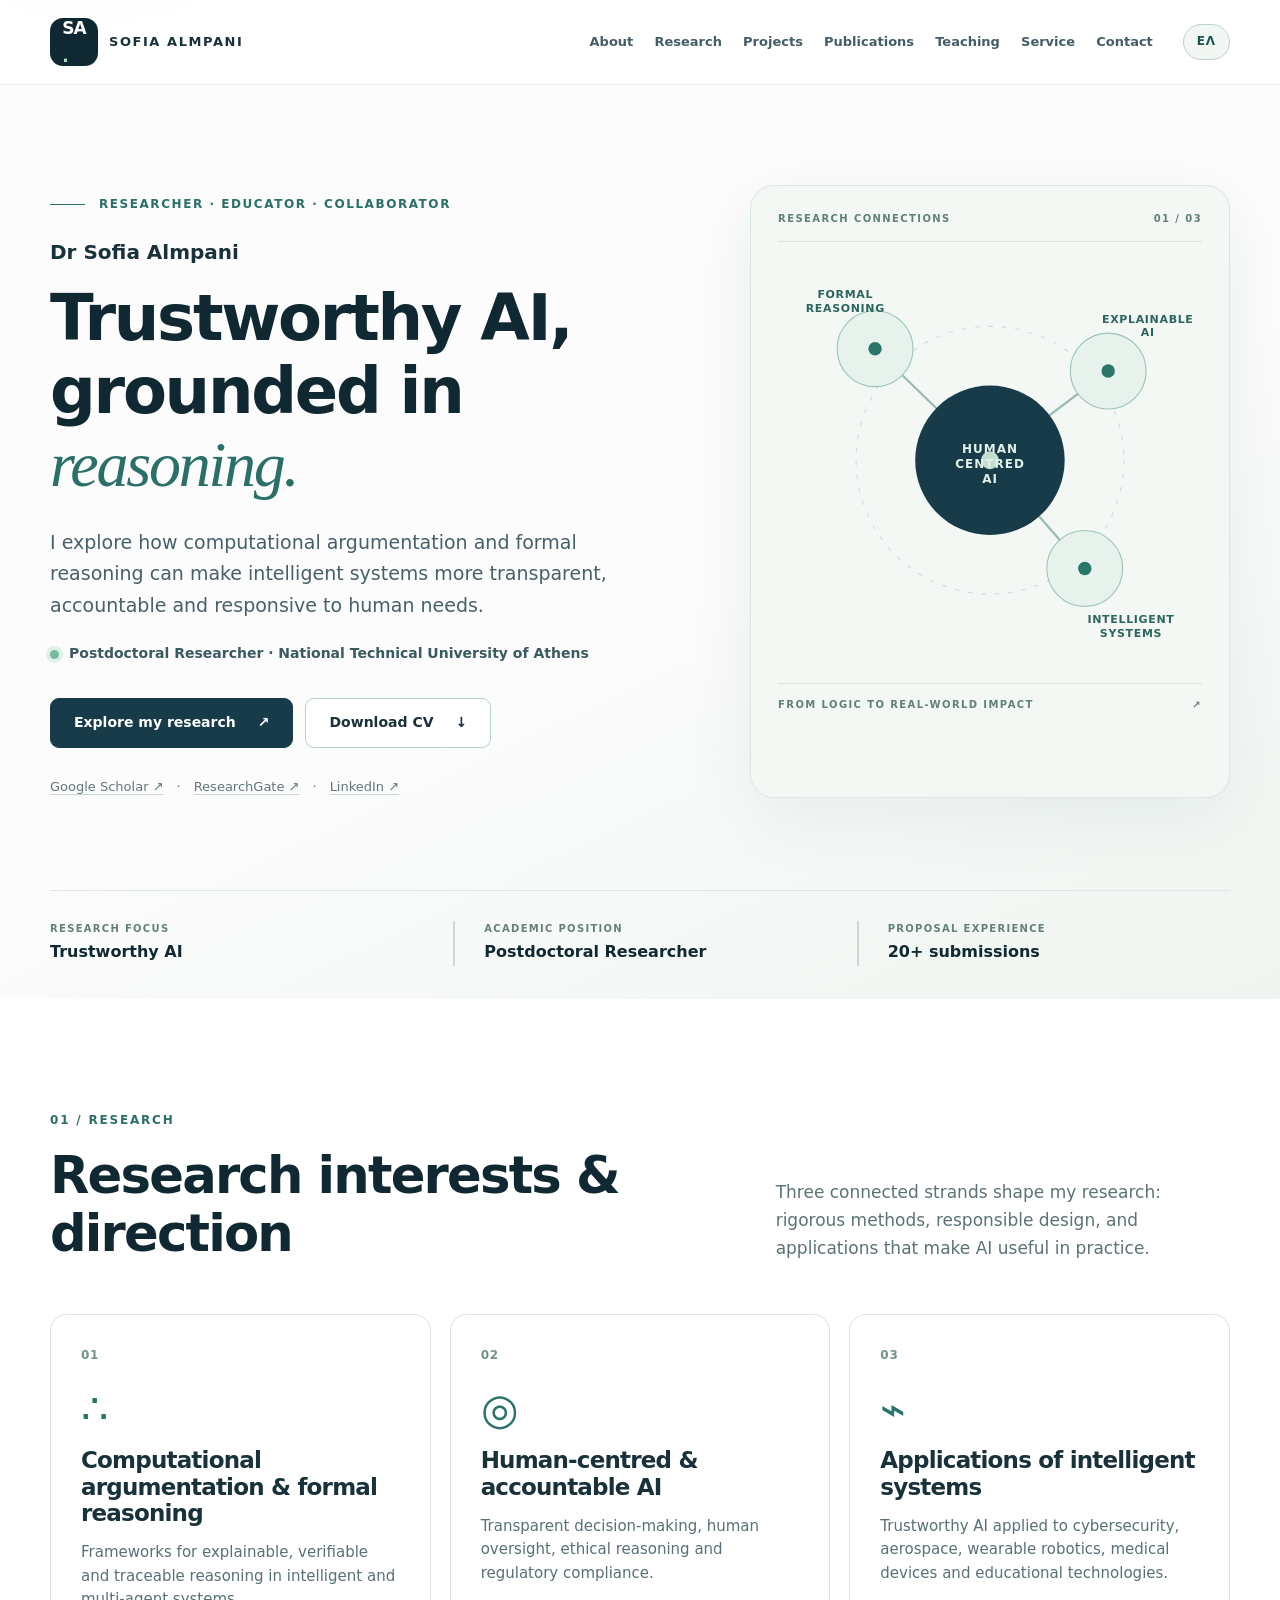
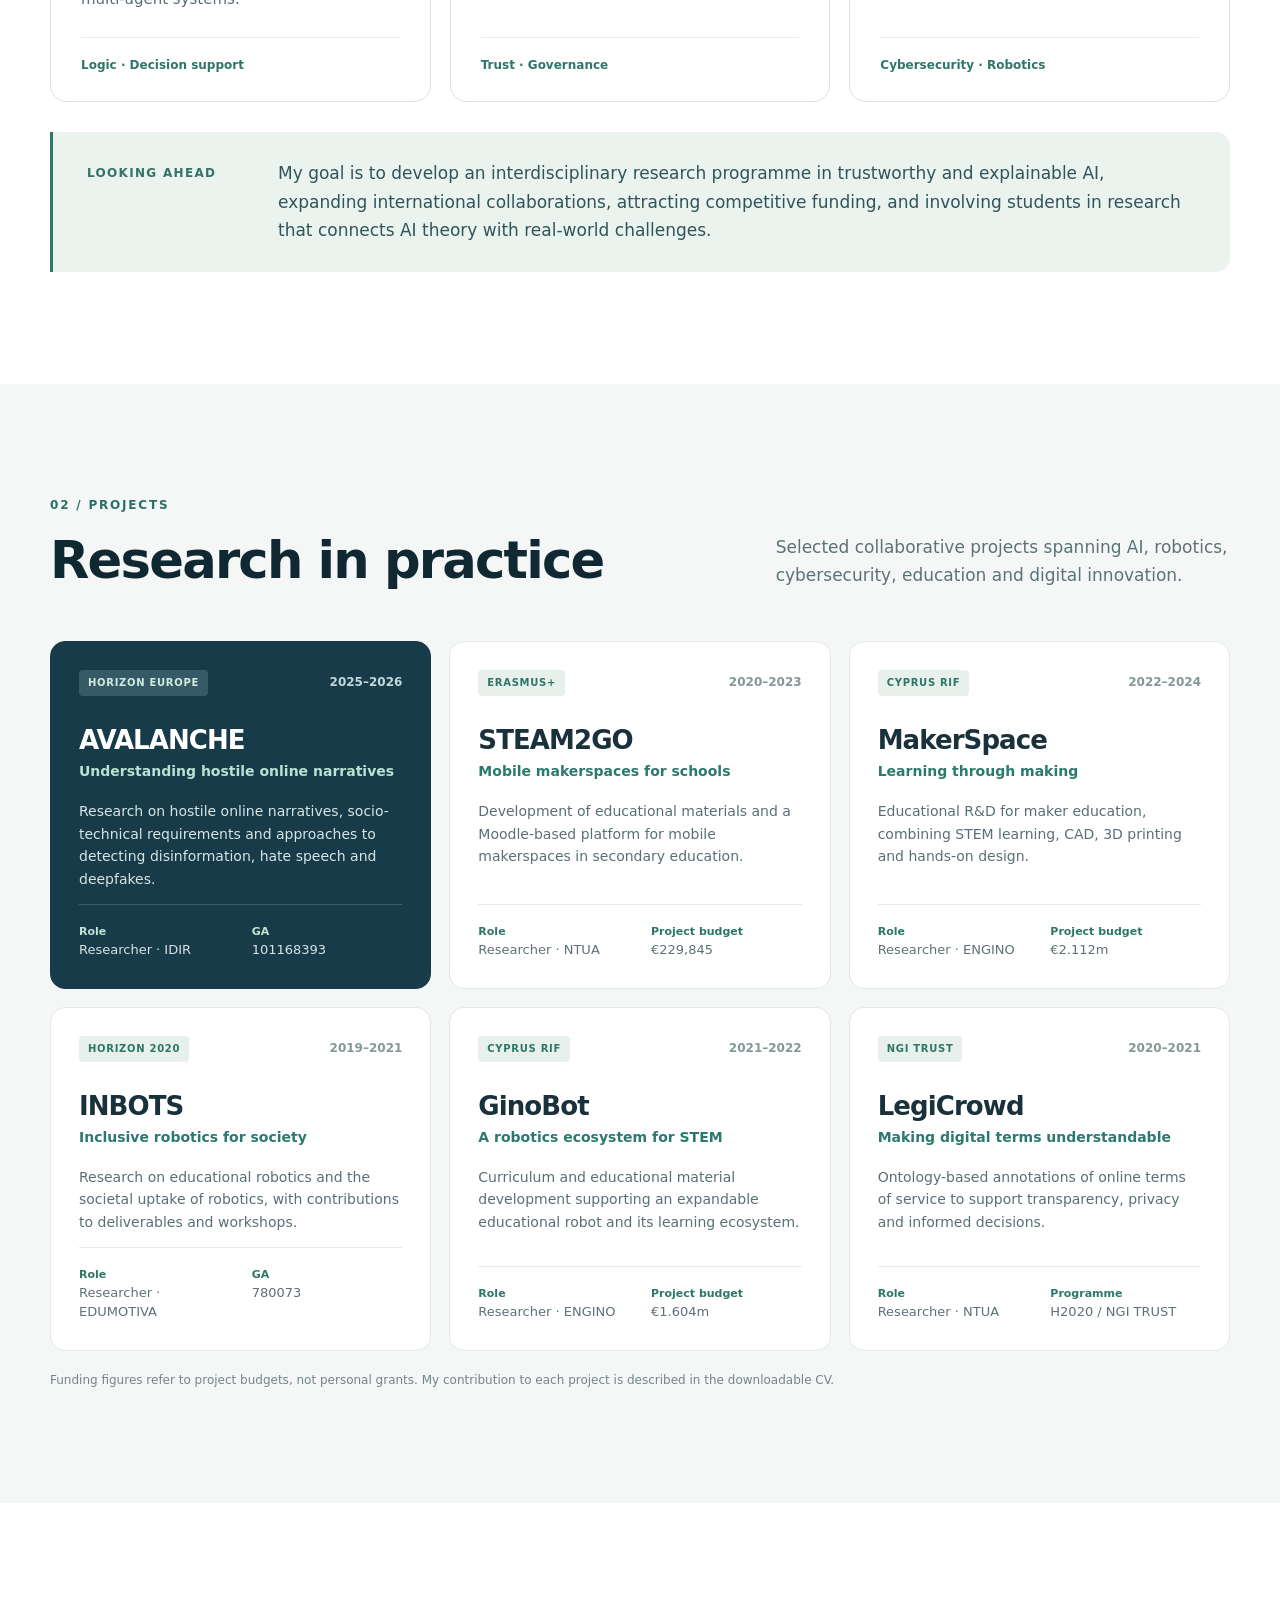
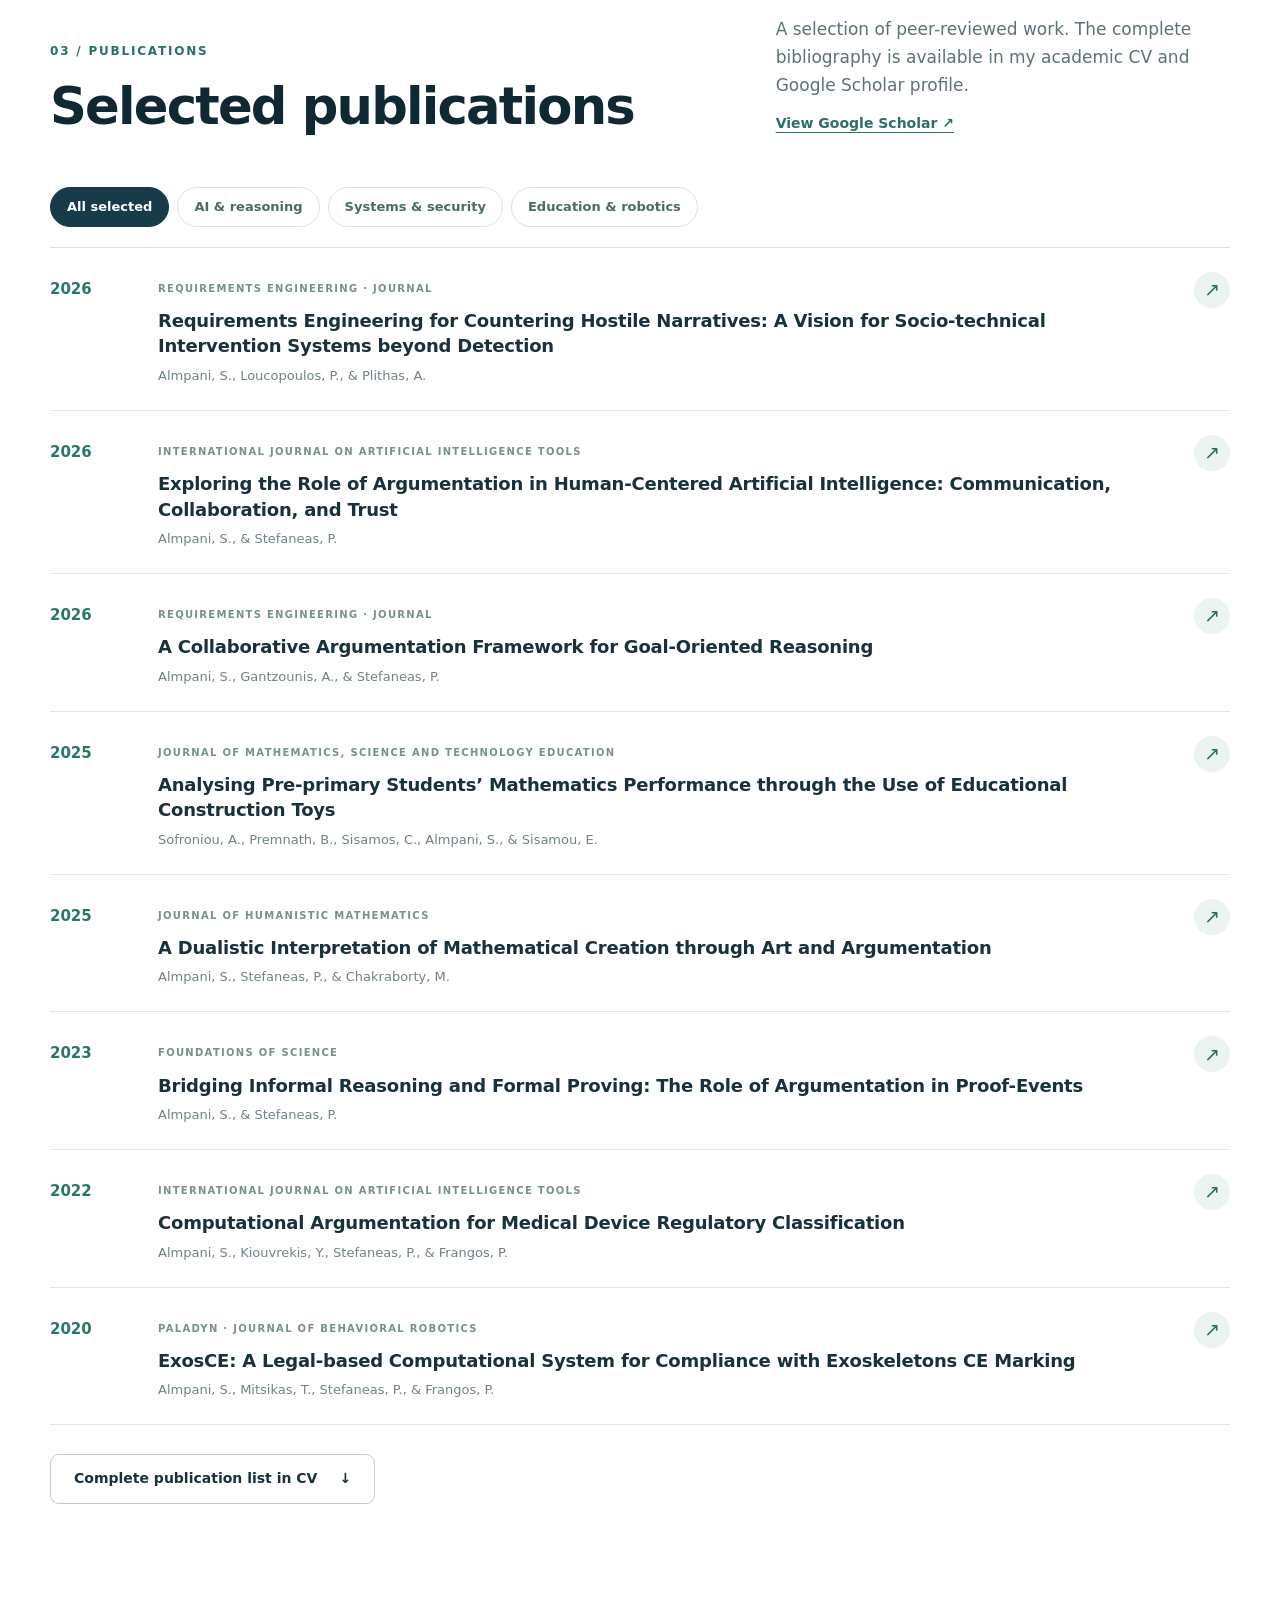
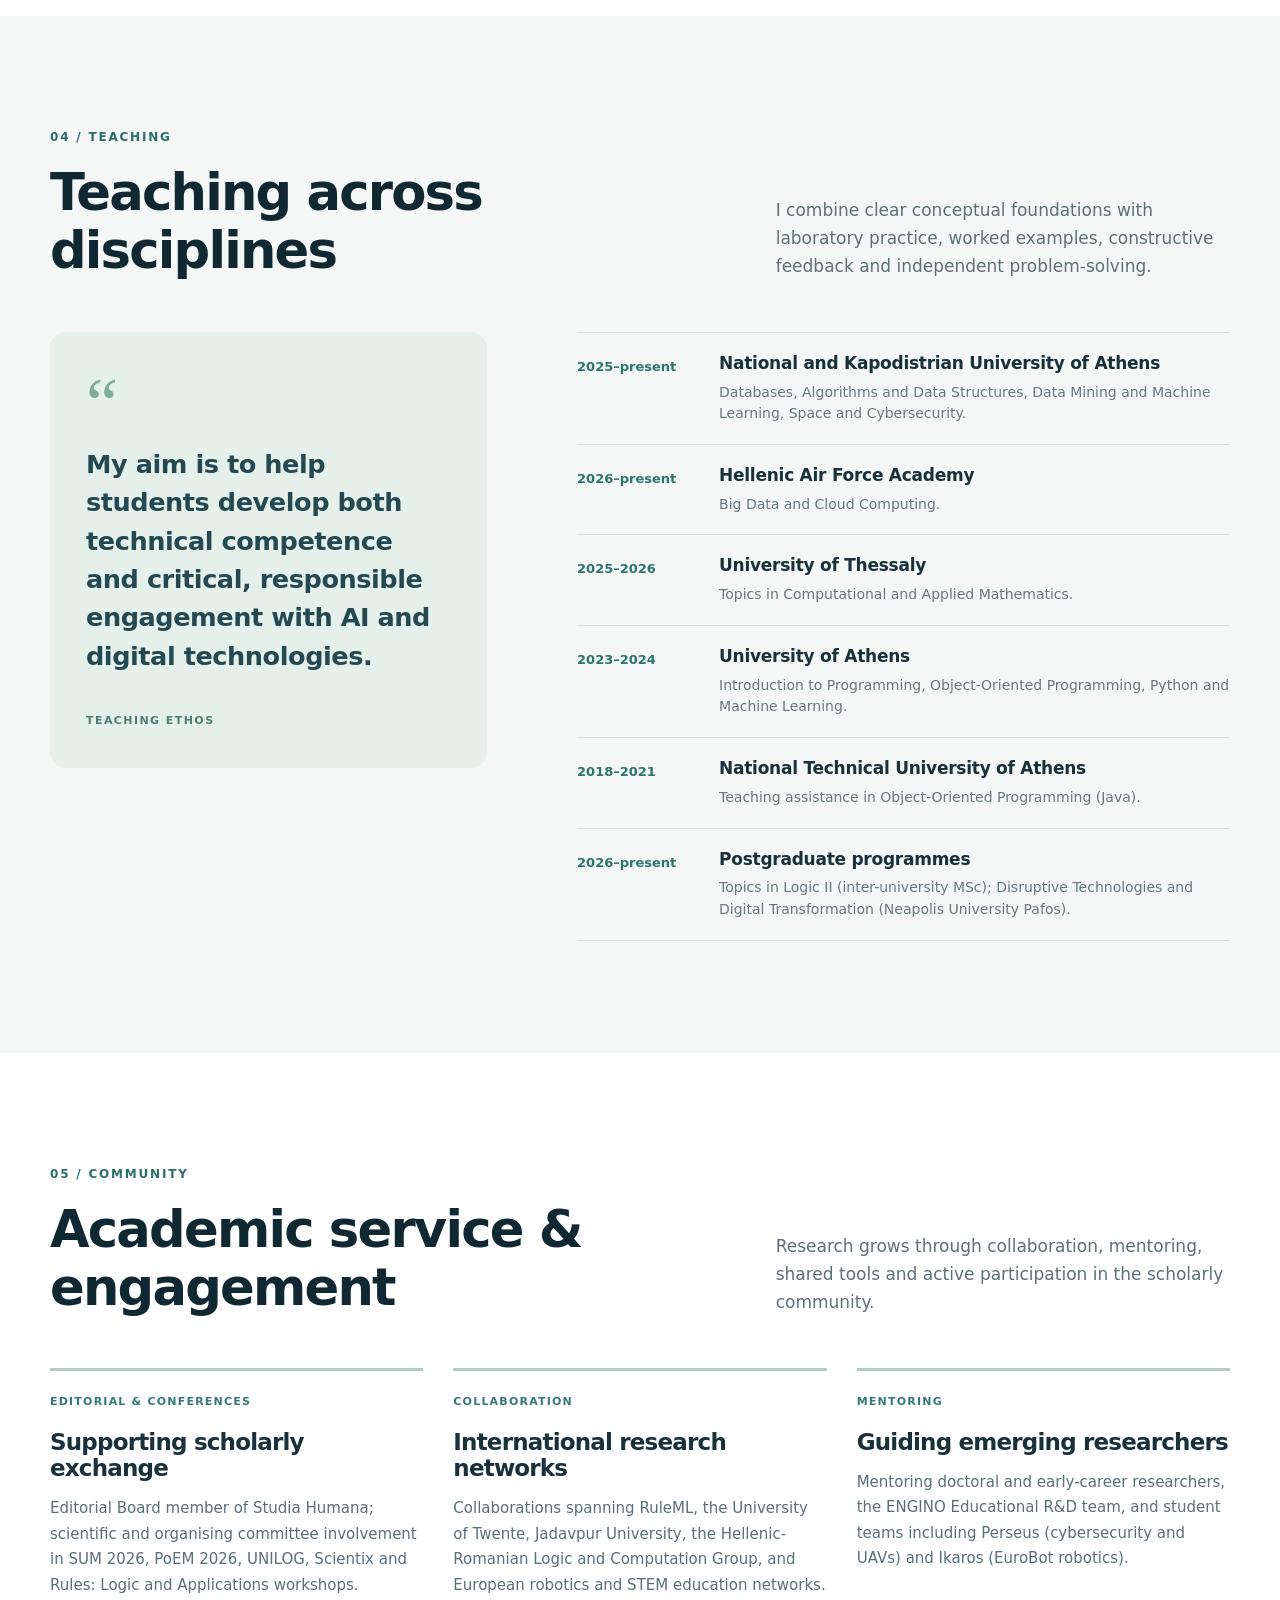
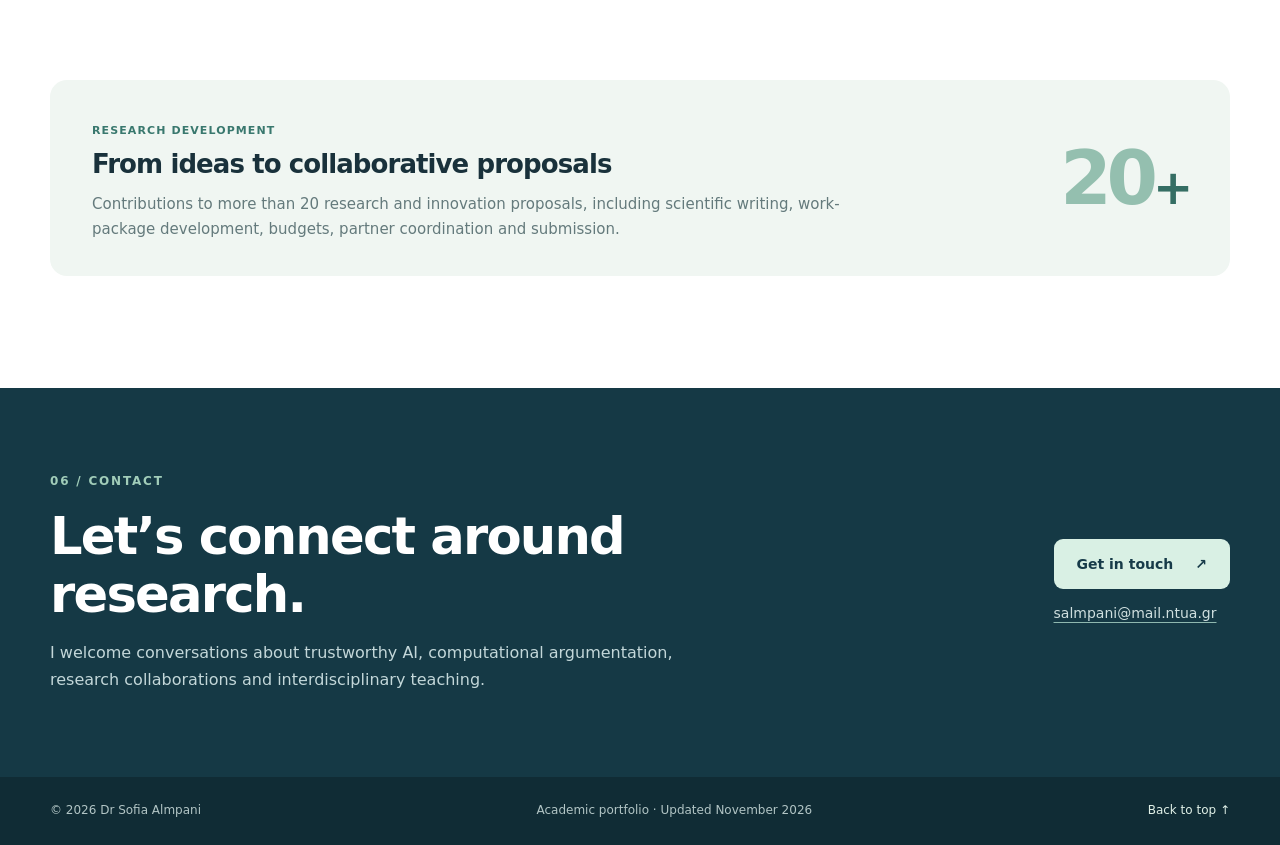
==== index.html @ ba63139a "Add files via upload" ====
<!doctype html>
<html lang="en" data-language="en">
  <head>
    <meta charset="utf-8" />
    <meta name="viewport" content="width=device-width, initial-scale=1" />
    <meta name="theme-color" content="#173b49" />
    <meta name="description" content="Academic website of Dr Sofia Almpani — research in trustworthy and human-centred AI, computational argumentation, formal reasoning, and intelligent systems." />
    <meta property="og:type" content="website" />
    <meta property="og:title" content="Dr Sofia Almpani | Trustworthy & Human-Centred AI" />
    <meta property="og:description" content="Research, publications, teaching, academic service and selected projects." />
    <title>Dr Sofia Almpani · Academic Research Portfolio</title>
    <link rel="icon" href="favicon.svg" type="image/svg+xml" />
    <link rel="stylesheet" href="styles.css" />
    <script src="script.js" defer></script>
  </head>
  <body>
    <a class="skip-link" href="#main">Skip to content</a>
    <div class="reading-progress" aria-hidden="true"><span id="reading-bar"></span></div>

    <header class="site-header" id="top">
      <div class="container header-inner">
        <a href="#top" class="brand" aria-label="Sofia Almpani, homepage">
          <span class="brand-mark">SA<span class="brand-dot">.</span></span>
          <span class="brand-name">SOFIA ALMPANI</span>
        </a>
        <button class="menu-toggle" id="menu-toggle" type="button" aria-expanded="false" aria-controls="site-nav" aria-label="Toggle navigation">
          <span></span><span></span><span></span>
        </button>
        <nav class="site-nav" id="site-nav" aria-label="Main navigation">
          <a href="#about" data-i18n="navAbout">About</a>
          <a href="#research" data-i18n="navResearch">Research</a>
          <a href="#projects" data-i18n="navProjects">Projects</a>
          <a href="#publications" data-i18n="navPublications">Publications</a>
          <a href="#teaching" data-i18n="navTeaching">Teaching</a>
          <a href="#service" data-i18n="navService">Service</a>
          <a href="#contact" data-i18n="navContact">Contact</a>
        </nav>
        <button class="language-toggle" id="language-toggle" type="button" aria-label="Switch to Greek" title="Switch language">ΕΛ</button>
      </div>
    </header>

    <main id="main">
      <section class="hero section" id="about" aria-labelledby="hero-title">
        <div class="container hero-grid">
          <div class="hero-copy">
            <div class="eyebrow"><span class="eyebrow-line"></span><span data-i18n="heroEyebrow">RESEARCHER · EDUCATOR · COLLABORATOR</span></div>
            <p class="hero-name">Dr Sofia Almpani</p>
            <h1 id="hero-title" data-i18n="heroTitle">Trustworthy AI, grounded in <em>reasoning.</em></h1>
            <p class="hero-description" data-i18n="heroDescription">I explore how computational argumentation and formal reasoning can make intelligent systems more transparent, accountable and responsive to human needs.</p>
            <p class="hero-affiliation"><span class="affiliation-pulse"></span><span data-i18n="heroAffiliation">Postdoctoral Researcher · National Technical University of Athens</span></p>
            <div class="hero-actions">
              <a class="btn btn-primary" href="#research"><span data-i18n="exploreResearch">Explore my research</span><span aria-hidden="true">↗</span></a>
              <a class="btn btn-outline" href="Sofia_Almpani_CV.pdf" download><span data-i18n="downloadCv">Download CV</span><span aria-hidden="true">↓</span></a>
            </div>
            <div class="hero-social" aria-label="Academic profiles">
              <a href="https://scholar.google.gr/citations?hl=en&amp;user=rC9Hv_AAAAAJ" target="_blank" rel="noopener noreferrer">Google Scholar <span aria-hidden="true">↗</span></a>
              <span aria-hidden="true">·</span>
              <a href="https://www.researchgate.net/profile/Sofia-Almpani" target="_blank" rel="noopener noreferrer">ResearchGate <span aria-hidden="true">↗</span></a>
              <span aria-hidden="true">·</span>
              <a href="https://www.linkedin.com/in/sofia-almpani/" target="_blank" rel="noopener noreferrer">LinkedIn <span aria-hidden="true">↗</span></a>
            </div>
          </div>

          <aside class="hero-visual" aria-label="Research themes">
            <div class="visual-topline"><span data-i18n="visualLabel">RESEARCH CONNECTIONS</span><span>01 / 03</span></div>
            <div class="reasoning-graphic" aria-hidden="true">
              <svg class="network-lines" viewBox="0 0 380 365" preserveAspectRatio="xMidYMid meet">
                <circle cx="190" cy="184" r="120" fill="none" stroke="#ceded8" stroke-width="1" stroke-dasharray="4 8" />
                <path d="M190 184 L87 84 M190 184 L296 104 M190 184 L275 281" stroke="#97bcb0" stroke-width="2" fill="none" />
                <circle cx="190" cy="184" r="67" fill="#173b49" />
                <circle cx="87" cy="84" r="34" fill="#e8f2ed" stroke="#9dc5b6" />
                <circle cx="296" cy="104" r="34" fill="#e8f2ed" stroke="#9dc5b6" />
                <circle cx="275" cy="281" r="34" fill="#e8f2ed" stroke="#9dc5b6" />
                <circle cx="190" cy="184" r="8" fill="#c4dfcf" />
                <circle cx="87" cy="84" r="6" fill="#2b766b" />
                <circle cx="296" cy="104" r="6" fill="#2b766b" />
                <circle cx="275" cy="281" r="6" fill="#2b766b" />
              </svg>
              <span class="orbit-label label-top-left" data-i18n="orbitFormal">FORMAL<br />REASONING</span>
              <span class="orbit-label label-top-right" data-i18n="orbitExplain">EXPLAINABLE<br />AI</span>
              <span class="orbit-label label-bottom" data-i18n="orbitSystems">INTELLIGENT<br />SYSTEMS</span>
              <span class="network-core" data-i18n="orbitCore">HUMAN<br />CENTRED<br />AI</span>
            </div>
            <div class="visual-footer"><span data-i18n="visualFoot">FROM LOGIC TO REAL-WORLD IMPACT</span><span aria-hidden="true">↗</span></div>
          </aside>
        </div>
        <div class="container hero-bottom">
          <div><span class="fact-label" data-i18n="factOneLabel">RESEARCH FOCUS</span><strong data-i18n="factOne">Trustworthy AI</strong></div>
          <div><span class="fact-label" data-i18n="factTwoLabel">ACADEMIC POSITION</span><strong data-i18n="factTwo">Postdoctoral Researcher</strong></div>
          <div><span class="fact-label" data-i18n="factThreeLabel">PROPOSAL EXPERIENCE</span><strong data-i18n="factThree">20+ submissions</strong></div>
        </div>
      </section>

      <section class="section research-section" id="research" aria-labelledby="research-title">
        <div class="container">
          <div class="section-heading-row">
            <div>
              <p class="section-index">01 / RESEARCH</p>
              <h2 id="research-title" data-i18n="researchTitle">Research interests & direction</h2>
            </div>
            <p class="section-intro" data-i18n="researchIntro">Three connected strands shape my research: rigorous methods, responsible design, and applications that make AI useful in practice.</p>
          </div>
          <div class="research-grid">
            <article class="research-card"><span class="card-number">01</span><div class="research-icon" aria-hidden="true">∴</div><h3 data-i18n="researchOneTitle">Computational argumentation & formal reasoning</h3><p data-i18n="researchOneBody">Frameworks for explainable, verifiable and traceable reasoning in intelligent and multi-agent systems.</p><span class="research-keyword" data-i18n="researchOneTag">Logic · Decision support</span></article>
            <article class="research-card"><span class="card-number">02</span><div class="research-icon" aria-hidden="true">◎</div><h3 data-i18n="researchTwoTitle">Human-centred & accountable AI</h3><p data-i18n="researchTwoBody">Transparent decision-making, human oversight, ethical reasoning and regulatory compliance.</p><span class="research-keyword" data-i18n="researchTwoTag">Trust · Governance</span></article>
            <article class="research-card"><span class="card-number">03</span><div class="research-icon" aria-hidden="true">⌁</div><h3 data-i18n="researchThreeTitle">Applications of intelligent systems</h3><p data-i18n="researchThreeBody">Trustworthy AI applied to cybersecurity, aerospace, wearable robotics, medical devices and educational technologies.</p><span class="research-keyword" data-i18n="researchThreeTag">Cybersecurity · Robotics</span></article>
          </div>
          <div class="research-vision"><span class="vision-label" data-i18n="visionLabel">LOOKING AHEAD</span><p data-i18n="visionBody">My goal is to develop an interdisciplinary research programme in trustworthy and explainable AI, expanding international collaborations, attracting competitive funding, and involving students in research that connects AI theory with real-world challenges.</p></div>
        </div>
      </section>

      <section class="section projects-section" id="projects" aria-labelledby="projects-title">
        <div class="container">
          <div class="section-heading-row">
            <div><p class="section-index">02 / PROJECTS</p><h2 id="projects-title" data-i18n="projectsTitle">Research in practice</h2></div>
            <p class="section-intro" data-i18n="projectsIntro">Selected collaborative projects spanning AI, robotics, cybersecurity, education and digital innovation.</p>
          </div>
          <div class="projects-grid">
            <article class="project-card featured-project">
              <div class="project-top"><span class="project-category">HORIZON EUROPE</span><span class="project-period">2025–2026</span></div>
              <h3>AVALANCHE</h3><p class="project-subtitle" data-i18n="avalancheSub">Understanding hostile online narratives</p>
              <p data-i18n="avalancheBody">Research on hostile online narratives, socio-technical requirements and approaches to detecting disinformation, hate speech and deepfakes.</p>
              <div class="project-facts"><span><b data-i18n="roleLabel">Role</b><br /><span data-i18n="avalancheRole">Researcher · IDIR</span></span><span><b>GA</b><br />101168393</span></div>
            </article>
            <article class="project-card">
              <div class="project-top"><span class="project-category">ERASMUS+</span><span class="project-period">2020–2023</span></div>
              <h3>STEAM2GO</h3><p class="project-subtitle" data-i18n="steamSub">Mobile makerspaces for schools</p>
              <p data-i18n="steamBody">Development of educational materials and a Moodle-based platform for mobile makerspaces in secondary education.</p>
              <div class="project-facts"><span><b data-i18n="roleLabel">Role</b><br /><span data-i18n="steamRole">Researcher · NTUA</span></span><span><b data-i18n="fundingLabel">Project budget</b><br />€229,845</span></div>
            </article>
            <article class="project-card">
              <div class="project-top"><span class="project-category">CYPRUS RIF</span><span class="project-period">2022–2024</span></div>
              <h3>MakerSpace</h3><p class="project-subtitle" data-i18n="makerspaceSub">Learning through making</p>
              <p data-i18n="makerspaceBody">Educational R&amp;D for maker education, combining STEM learning, CAD, 3D printing and hands-on design.</p>
              <div class="project-facts"><span><b data-i18n="roleLabel">Role</b><br /><span data-i18n="makerspaceRole">Researcher · ENGINO</span></span><span><b data-i18n="fundingLabel">Project budget</b><br />€2.112m</span></div>
            </article>
            <article class="project-card">
              <div class="project-top"><span class="project-category">HORIZON 2020</span><span class="project-period">2019–2021</span></div>
              <h3>INBOTS</h3><p class="project-subtitle" data-i18n="inbotsSub">Inclusive robotics for society</p>
              <p data-i18n="inbotsBody">Research on educational robotics and the societal uptake of robotics, with contributions to deliverables and workshops.</p>
              <div class="project-facts"><span><b data-i18n="roleLabel">Role</b><br /><span data-i18n="inbotsRole">Researcher · EDUMOTIVA</span></span><span><b>GA</b><br />780073</span></div>
            </article>
            <article class="project-card">
              <div class="project-top"><span class="project-category">CYPRUS RIF</span><span class="project-period">2021–2022</span></div>
              <h3>GinoBot</h3><p class="project-subtitle" data-i18n="ginobotSub">A robotics ecosystem for STEM</p>
              <p data-i18n="ginobotBody">Curriculum and educational material development supporting an expandable educational robot and its learning ecosystem.</p>
              <div class="project-facts"><span><b data-i18n="roleLabel">Role</b><br /><span data-i18n="ginobotRole">Researcher · ENGINO</span></span><span><b data-i18n="fundingLabel">Project budget</b><br />€1.604m</span></div>
            </article>
            <article class="project-card">
              <div class="project-top"><span class="project-category">NGI TRUST</span><span class="project-period">2020–2021</span></div>
              <h3>LegiCrowd</h3><p class="project-subtitle" data-i18n="legicrowdSub">Making digital terms understandable</p>
              <p data-i18n="legicrowdBody">Ontology-based annotations of online terms of service to support transparency, privacy and informed decisions.</p>
              <div class="project-facts"><span><b data-i18n="roleLabel">Role</b><br /><span data-i18n="legicrowdRole">Researcher · NTUA</span></span><span><b data-i18n="programLabel">Programme</b><br />H2020 / NGI TRUST</span></div>
            </article>
          </div>
          <p class="projects-note" data-i18n="projectsFootnote">Funding figures refer to project budgets, not personal grants. My contribution to each project is described in the downloadable CV.</p>
        </div>
      </section>

      <section class="section publications-section" id="publications" aria-labelledby="publications-title">
        <div class="container">
          <div class="section-heading-row">
            <div><p class="section-index">03 / PUBLICATIONS</p><h2 id="publications-title" data-i18n="publicationsTitle">Selected publications</h2></div>
            <div class="publication-heading-extra"><p class="section-intro" data-i18n="publicationsIntro">A selection of peer-reviewed work. The complete bibliography is available in my academic CV and Google Scholar profile.</p><a class="inline-link" href="https://scholar.google.gr/citations?hl=en&amp;user=rC9Hv_AAAAAJ" target="_blank" rel="noopener noreferrer"><span data-i18n="viewScholar">View Google Scholar</span> ↗</a></div>
          </div>
          <div class="publication-filters" role="group" aria-label="Filter publications">
            <button type="button" class="filter-btn active" data-filter="all" aria-pressed="true" data-i18n="filterAll">All selected</button>
            <button type="button" class="filter-btn" data-filter="reasoning" aria-pressed="false" data-i18n="filterReasoning">AI & reasoning</button>
            <button type="button" class="filter-btn" data-filter="systems" aria-pressed="false" data-i18n="filterSystems">Systems & security</button>
            <button type="button" class="filter-btn" data-filter="education" aria-pressed="false" data-i18n="filterEducation">Education & robotics</button>
          </div>
          <div class="publication-list">
            <article class="publication" data-category="systems"><div class="pub-year">2026</div><div><span class="pub-type">REQUIREMENTS ENGINEERING · JOURNAL</span><h3>Requirements Engineering for Countering Hostile Narratives: A Vision for Socio-technical Intervention Systems beyond Detection</h3><p>Almpani, S., Loucopoulos, P., &amp; Plithas, A.</p></div><a href="https://doi.org/10.1007/s00766-026-00473-w" target="_blank" rel="noopener noreferrer" aria-label="Open publication DOI">↗</a></article>
            <article class="publication" data-category="reasoning"><div class="pub-year">2026</div><div><span class="pub-type">INTERNATIONAL JOURNAL ON ARTIFICIAL INTELLIGENCE TOOLS</span><h3>Exploring the Role of Argumentation in Human-Centered Artificial Intelligence: Communication, Collaboration, and Trust</h3><p>Almpani, S., &amp; Stefaneas, P.</p></div><a href="https://doi.org/10.1142/S0218213026500144" target="_blank" rel="noopener noreferrer" aria-label="Open publication DOI">↗</a></article>
            <article class="publication" data-category="reasoning"><div class="pub-year">2026</div><div><span class="pub-type">REQUIREMENTS ENGINEERING · JOURNAL</span><h3>A Collaborative Argumentation Framework for Goal-Oriented Reasoning</h3><p>Almpani, S., Gantzounis, A., &amp; Stefaneas, P.</p></div><a href="https://doi.org/10.1007/s00766-026-00461-0" target="_blank" rel="noopener noreferrer" aria-label="Open publication DOI">↗</a></article>
            <article class="publication" data-category="education"><div class="pub-year">2025</div><div><span class="pub-type">JOURNAL OF MATHEMATICS, SCIENCE AND TECHNOLOGY EDUCATION</span><h3>Analysing Pre-primary Students’ Mathematics Performance through the Use of Educational Construction Toys</h3><p>Sofroniou, A., Premnath, B., Sisamos, C., Almpani, S., &amp; Sisamou, E.</p></div><a href="https://doi.org/10.12973/jmste.2.1.19" target="_blank" rel="noopener noreferrer" aria-label="Open publication DOI">↗</a></article>
            <article class="publication" data-category="reasoning"><div class="pub-year">2025</div><div><span class="pub-type">JOURNAL OF HUMANISTIC MATHEMATICS</span><h3>A Dualistic Interpretation of Mathematical Creation through Art and Argumentation</h3><p>Almpani, S., Stefaneas, P., &amp; Chakraborty, M.</p></div><a href="https://scholarship.claremont.edu/jhm/vol15/iss2/11" target="_blank" rel="noopener noreferrer" aria-label="Open publication">↗</a></article>
            <article class="publication" data-category="reasoning"><div class="pub-year">2023</div><div><span class="pub-type">FOUNDATIONS OF SCIENCE</span><h3>Bridging Informal Reasoning and Formal Proving: The Role of Argumentation in Proof-Events</h3><p>Almpani, S., &amp; Stefaneas, P.</p></div><a href="https://doi.org/10.1007/s10699-023-09926-9" target="_blank" rel="noopener noreferrer" aria-label="Open publication DOI">↗</a></article>
            <article class="publication" data-category="systems"><div class="pub-year">2022</div><div><span class="pub-type">INTERNATIONAL JOURNAL ON ARTIFICIAL INTELLIGENCE TOOLS</span><h3>Computational Argumentation for Medical Device Regulatory Classification</h3><p>Almpani, S., Kiouvrekis, Y., Stefaneas, P., &amp; Frangos, P.</p></div><a href="https://doi.org/10.1142/S0218213022500051" target="_blank" rel="noopener noreferrer" aria-label="Open publication DOI">↗</a></article>
            <article class="publication" data-category="systems"><div class="pub-year">2020</div><div><span class="pub-type">PALADYN · JOURNAL OF BEHAVIORAL ROBOTICS</span><h3>ExosCE: A Legal-based Computational System for Compliance with Exoskeletons CE Marking</h3><p>Almpani, S., Mitsikas, T., Stefaneas, P., &amp; Frangos, P.</p></div><a href="https://doi.org/10.1515/pjbr-2020-0026" target="_blank" rel="noopener noreferrer" aria-label="Open publication DOI">↗</a></article>
          </div>
          <div class="section-action"><a class="btn btn-outline" href="Sofia_Almpani_CV.pdf" download><span data-i18n="completeList">Complete publication list in CV</span><span aria-hidden="true">↓</span></a></div>
        </div>
      </section>

      <section class="section teaching-section" id="teaching" aria-labelledby="teaching-title">
        <div class="container">
          <div class="section-heading-row"><div><p class="section-index">04 / TEACHING</p><h2 id="teaching-title" data-i18n="teachingTitle">Teaching across disciplines</h2></div><p class="section-intro" data-i18n="teachingIntro">I combine clear conceptual foundations with laboratory practice, worked examples, constructive feedback and independent problem-solving.</p></div>
          <div class="teaching-layout">
            <div class="teaching-quote"><span class="quote-symbol" aria-hidden="true">“</span><p data-i18n="teachingPhilosophy">My aim is to help students develop both technical competence and critical, responsible engagement with AI and digital technologies.</p><span class="quote-caption" data-i18n="teachingEthos">TEACHING ETHOS</span></div>
            <div class="teaching-timeline">
              <div class="timeline-item"><span class="timeline-date">2025–<span data-i18n="present">present</span></span><div><h3 data-i18n="teachingUoa">National and Kapodistrian University of Athens</h3><p data-i18n="teachingUoaBody">Databases, Algorithms and Data Structures, Data Mining and Machine Learning, Space and Cybersecurity.</p></div></div>
              <div class="timeline-item"><span class="timeline-date">2026–<span data-i18n="present">present</span></span><div><h3 data-i18n="teachingAir">Hellenic Air Force Academy</h3><p data-i18n="teachingAirBody">Big Data and Cloud Computing.</p></div></div>
              <div class="timeline-item"><span class="timeline-date">2025–2026</span><div><h3 data-i18n="teachingThessaly">University of Thessaly</h3><p data-i18n="teachingThessalyBody">Topics in Computational and Applied Mathematics.</p></div></div>
              <div class="timeline-item"><span class="timeline-date">2023–2024</span><div><h3 data-i18n="teachingUoaTwo">University of Athens</h3><p data-i18n="teachingUoaTwoBody">Introduction to Programming, Object-Oriented Programming, Python and Machine Learning.</p></div></div>
              <div class="timeline-item"><span class="timeline-date">2018–2021</span><div><h3 data-i18n="teachingNtua">National Technical University of Athens</h3><p data-i18n="teachingNtuaBody">Teaching assistance in Object-Oriented Programming (Java).</p></div></div>
              <div class="timeline-item"><span class="timeline-date">2026–<span data-i18n="present">present</span></span><div><h3 data-i18n="teachingPostgrad">Postgraduate programmes</h3><p data-i18n="teachingPostgradBody">Topics in Logic II (inter-university MSc); Disruptive Technologies and Digital Transformation (Neapolis University Pafos).</p></div></div>
            </div>
          </div>
        </div>
      </section>

      <section class="section service-section" id="service" aria-labelledby="service-title">
        <div class="container">
          <div class="section-heading-row"><div><p class="section-index">05 / COMMUNITY</p><h2 id="service-title" data-i18n="serviceTitle">Academic service & engagement</h2></div><p class="section-intro" data-i18n="serviceIntro">Research grows through collaboration, mentoring, shared tools and active participation in the scholarly community.</p></div>
          <div class="service-grid">
            <article class="service-card"><span class="service-small" data-i18n="serviceCategoryOne">EDITORIAL & CONFERENCES</span><h3 data-i18n="serviceOneTitle">Supporting scholarly exchange</h3><p data-i18n="serviceOneBody">Editorial Board member of Studia Humana; scientific and organising committee involvement in SUM 2026, PoEM 2026, UNILOG, Scientix and Rules: Logic and Applications workshops.</p></article>
            <article class="service-card"><span class="service-small" data-i18n="serviceCategoryTwo">COLLABORATION</span><h3 data-i18n="serviceTwoTitle">International research networks</h3><p data-i18n="serviceTwoBody">Collaborations spanning RuleML, the University of Twente, Jadavpur University, the Hellenic-Romanian Logic and Computation Group, and European robotics and STEM education networks.</p></article>
            <article class="service-card"><span class="service-small" data-i18n="serviceCategoryThree">MENTORING</span><h3 data-i18n="serviceThreeTitle">Guiding emerging researchers</h3><p data-i18n="serviceThreeBody">Mentoring doctoral and early-career researchers, the ENGINO Educational R&amp;D team, and student teams including Perseus (cybersecurity and UAVs) and Ikaros (EuroBot robotics).</p></article>
          </div>
          <div class="proposal-strip"><div><span class="proposal-eyebrow" data-i18n="proposalEyebrow">RESEARCH DEVELOPMENT</span><h3 data-i18n="proposalTitle">From ideas to collaborative proposals</h3><p data-i18n="proposalBody">Contributions to more than 20 research and innovation proposals, including scientific writing, work-package development, budgets, partner coordination and submission.</p></div><span class="proposal-decoration" aria-hidden="true">20<span>+</span></span></div>
        </div>
      </section>

      <section class="section contact-section" id="contact" aria-labelledby="contact-title">
        <div class="container contact-layout"><div><p class="section-index light-index">06 / CONTACT</p><h2 id="contact-title" data-i18n="contactTitle">Let’s connect around research.</h2><p data-i18n="contactBody">I welcome conversations about trustworthy AI, computational argumentation, research collaborations and interdisciplinary teaching.</p></div><div class="contact-actions"><a class="btn btn-light" href="mailto:salmpani@mail.ntua.gr"><span data-i18n="contactEmail">Get in touch</span><span aria-hidden="true">↗</span></a><a class="contact-email" href="mailto:salmpani@mail.ntua.gr">salmpani@mail.ntua.gr</a></div></div>
      </section>
    </main>

    <footer class="site-footer"><div class="container footer-layout"><span>© 2026 Dr Sofia Almpani</span><span data-i18n="footerUpdated">Academic portfolio · Updated November 2026</span><a href="#top" data-i18n="backTop">Back to top ↑</a></div></footer>
  </body>
</html>
---- styles.css ----
:root {
  color-scheme: light;
  --ink: #19313b;
  --ink-deep: #102832;
  --muted: #667880;
  --line: #dce6e4;
  --soft: #f4f7f5;
  --soft-green: #e8f1ed;
  --accent: #2a7068;
  --accent-bright: #b9decb;
  --white: #ffffff;
  --page-width: 1180px;
  --shadow: 0 20px 70px rgba(19, 54, 59, 0.065);
  scroll-behavior: smooth;
}

*, *::before, *::after { box-sizing: border-box; }
body { margin: 0; background: #fff; color: var(--ink); font: 17px/1.66 "Inter", "Segoe UI", system-ui, -apple-system, sans-serif; -webkit-font-smoothing: antialiased; }
img, svg { max-width: 100%; }
button, a { -webkit-tap-highlight-color: transparent; }
a { color: inherit; text-decoration: none; }
button { font: inherit; }
button:focus-visible, a:focus-visible { outline: 3px solid #62a7a0; outline-offset: 4px; }
::selection { background: #c4e3d7; color: #19313b; }
.container { width: min(calc(100% - 80px), var(--page-width)); margin-inline: auto; }
.section { scroll-margin-top: 100px; }
.skip-link { position: fixed; z-index: 200; top: -100px; left: 16px; padding: 10px 18px; background: #fff; color: #16353e; box-shadow: var(--shadow); }
.skip-link:focus { top: 12px; }
.reading-progress { height: 3px; position: fixed; inset: 0 0 auto; z-index: 80; pointer-events: none; }
.reading-progress span { display: block; height: 100%; width: 0; background: var(--accent); }

/* Navigation */
.site-header { background: rgba(255,255,255,.95); border-bottom: 1px solid rgba(25,49,59,.09); position: sticky; top: 0; z-index: 50; backdrop-filter: blur(15px); }
.header-inner { min-height: 84px; display: flex; align-items: center; gap: 27px; }
.brand { display: inline-flex; align-items: center; gap: 11px; flex-shrink: 0; }
.brand-mark { display: grid; place-content: center; width: 48px; height: 48px; background: var(--ink-deep); border-radius: 13px; color: white; font-size: 17px; font-weight: 750; letter-spacing: -.055em; }
.brand-dot { color: #a7dec3; }
.brand-name { font-size: 13px; letter-spacing: .12em; font-weight: 760; white-space: nowrap; }
.site-nav { display: flex; align-items: center; gap: clamp(12px, 1.65vw, 26px); margin-left: auto; }
.site-nav a { font-size: 13px; font-weight: 650; color: #455d66; transition: color .2s; }
.site-nav a:hover { color: var(--accent); }
.language-toggle { border: 1px solid #bdd3ca; border-radius: 999px; background: #f2f7f4; color: #1a554d; padding: 7px 13px; font-size: 12px; letter-spacing: .07em; font-weight: 800; cursor: pointer; margin-left: 3px; }
.language-toggle:hover { background: #dcece5; }
.menu-toggle { display: none; padding: 11px; border: 0; background: none; cursor: pointer; margin-left: auto; }
.menu-toggle span { display: block; width: 22px; height: 2px; background: var(--ink); margin-block: 5px; border-radius: 2px; }

/* Hero */
.hero { background: linear-gradient(155deg, #fbfcfb 0%, #fbfcfb 55%, #eff5f1 100%); padding-top: 100px; }
.hero-grid { display: grid; grid-template-columns: minmax(0, 1.14fr) minmax(0, .86fr); align-items: center; gap: clamp(40px, 5vw, 75px); }
.eyebrow { display: inline-flex; align-items: center; gap: 14px; color: var(--accent); font-size: 12px; font-weight: 760; letter-spacing: .13em; margin-bottom: 22px; }
.eyebrow-line { height: 1px; width: 35px; background: var(--accent); }
.hero-name { color: var(--ink); font-weight: 720; font-size: 20px; margin: 0 0 12px; }
h1, h2, h3, p { margin-top: 0; }
h1, h2, h3 { line-height: 1.14; letter-spacing: -.035em; }
h1 { font-size: clamp(47px, 5vw, 73px); font-weight: 730; color: var(--ink-deep); margin-bottom: 25px; max-width: 720px; }
h1 em { font-family: Georgia, "Times New Roman", serif; font-weight: 400; font-style: italic; color: var(--accent); }
.hero-description { color: #48606a; max-width: 590px; font-size: 19px; line-height: 1.66; margin-bottom: 22px; }
.hero-affiliation { display: flex; align-items: flex-start; gap: 10px; font-size: 14px; font-weight: 650; line-height: 1.5; margin-bottom: 34px; color: #3a5960; }
.affiliation-pulse { display: inline-block; width: 9px; height: 9px; border-radius: 50%; background: #79b9a3; margin-top: 7px; box-shadow: 0 0 0 4px #e0f0e7; flex: 0 0 auto; }
.hero-actions { display: flex; gap: 12px; flex-wrap: wrap; }
.btn { min-height: 50px; border-radius: 9px; display: inline-flex; justify-content: center; align-items: center; gap: 22px; padding: 12px 23px; font-size: 14px; font-weight: 710; transition: background .2s, transform .2s, border-color .2s; }
.btn:hover { transform: translateY(-2px); }
.btn-primary { background: #173b49; color: white; border: 1px solid #173b49; }
.btn-primary:hover { background: #2d5965; }
.btn-outline { border: 1px solid #b9cfcc; color: var(--ink); background: white; }
.btn-outline:hover { border-color: #66958d; }
.hero-social { display: flex; align-items: center; gap: 13px; flex-wrap: wrap; margin-top: 28px; color: #61767b; font-size: 13px; }
.hero-social a { text-decoration: underline; text-underline-offset: 3px; text-decoration-color: #c7d7d4; }
.hero-social a:hover { color: var(--accent); }
.hero-visual { align-self: stretch; background: #f3f8f5; border: 1px solid #dbe8e1; border-radius: 24px; position: relative; min-height: 510px; padding: 25px 27px 23px; box-shadow: var(--shadow); }
.visual-topline, .visual-footer { display: flex; justify-content: space-between; gap: 12px; font-size: 10px; color: #618078; font-weight: 750; letter-spacing: .14em; }
.visual-topline { padding-bottom: 13px; border-bottom: 1px solid #d8e7de; }
.visual-footer { padding-top: 13px; border-top: 1px solid #d8e7de; }
.reasoning-graphic { position: relative; aspect-ratio: 380/365; width: 100%; margin: 13px auto; }
.network-lines { width: 100%; height: 100%; }
.orbit-label { position: absolute; font-size: clamp(9px, .95vw, 11px); line-height: 1.25; text-align: center; letter-spacing: .06em; color: #2c655e; font-weight: 800; }
.label-top-left { left: 6.5%; top: 8%; }
.label-top-right { right: 2%; top: 14%; }
.label-bottom { right: 6.5%; bottom: 7%; }
.network-core { position: absolute; inset: 50.4% 0 auto; transform: translateY(-50%); display: block; color: #e0f1e8; text-align: center; font-size: clamp(9px, 1vw, 12px); letter-spacing: .085em; font-weight: 820; line-height: 1.24; pointer-events: none; }
.hero-bottom { border-top: 1px solid #dce8e3; display: grid; grid-template-columns: repeat(3,minmax(0,1fr)); margin-top: 92px; padding-block: 30px 33px; gap: 30px; }
.hero-bottom > div { display: flex; flex-direction: column; gap: 2px; padding-left: 29px; border-left: 2px solid #c8dcd4; }
.hero-bottom > div:first-child { padding-left: 0; border-left: none; }
.fact-label { color: #658077; font-weight: 750; font-size: 10px; letter-spacing: .13em; }
.hero-bottom strong { font-weight: 760; font-size: 16px; color: var(--ink-deep); }

/* Shared sections */
.research-section, .projects-section, .publications-section, .teaching-section, .service-section { padding-block: 112px; }
.section-heading-row { display: grid; grid-template-columns: 1.05fr .75fr; gap: clamp(30px, 7vw, 115px); align-items: end; margin-bottom: 52px; }
.section-index { color: var(--accent); font-size: 12px; font-weight: 820; letter-spacing: .15em; margin-bottom: 15px; }
h2 { font-size: clamp(37px, 4vw, 52px); color: var(--ink-deep); font-weight: 740; margin-bottom: 0; }
.section-intro { color: #5c7277; font-size: 17px; line-height: 1.65; margin: 0; }

/* Research */
.research-grid { display: grid; grid-template-columns: repeat(3,minmax(0,1fr)); gap: 19px; }
.research-card { min-height: 360px; border: 1px solid #dae4e1; border-radius: 17px; background: #fff; padding: 31px 30px 25px; display: flex; flex-direction: column; transition: transform .2s, box-shadow .2s; }
.research-card:hover { transform: translateY(-4px); box-shadow: var(--shadow); }
.card-number { font-size: 12px; font-weight: 750; color: #71928a; letter-spacing: .06em; }
.research-icon { font-family: Georgia,serif; font-size: 43px; color: #2a746c; margin-top: 22px; margin-bottom: 16px; line-height: 1; }
.research-card h3 { font-size: 23px; font-weight: 720; margin-bottom: 15px; }
.research-card p { color: #587076; line-height: 1.58; font-size: 15px; margin-bottom: 25px; }
.research-keyword { margin-top: auto; color: #2d7668; font-size: 12px; font-weight: 740; border-top: 1px solid #e5edeb; padding-top: 18px; }
.research-vision { margin-top: 30px; padding: 27px 34px; background: #eaf3ee; border-left: 3px solid #307769; display: grid; grid-template-columns: 165px 1fr; align-items: start; gap: 26px; border-radius: 0 14px 14px 0; }
.vision-label { font-size: 12px; color: #357367; letter-spacing: .11em; font-weight: 810; padding-top: 5px; }
.research-vision p { color: #31545a; margin: 0; line-height: 1.68; }

/* Projects */
.projects-section { background: var(--soft); }
.projects-grid { display: grid; grid-template-columns: repeat(3,minmax(0,1fr)); gap: 18px; }
.project-card { background: #fff; border: 1px solid #e1e9e6; border-radius: 15px; padding: 28px; display: flex; flex-direction: column; min-height: 335px; transition: transform .2s, box-shadow .2s; }
.project-card:hover { transform: translateY(-3px); box-shadow: var(--shadow); }
.featured-project { background: #173b49; color: #fff; border-color: #173b49; }
.project-top { display: flex; justify-content: space-between; flex-wrap: wrap; gap: 10px; margin-bottom: 30px; align-items: center; }
.project-category { display: inline-block; background: #e7f0eb; color: #2d7668; border-radius: 4px; padding: 5px 9px; letter-spacing: .07em; font-size: 10px; font-weight: 830; }
.featured-project .project-category { background: #365b66; color: #d0ecdf; }
.project-period { font-size: 12px; color: #84989a; font-weight: 650; white-space: nowrap; }
.featured-project .project-period { color: #c3d8d8; }
.project-card h3 { font-size: 26px; margin-bottom: 4px; font-weight: 780; }
.project-subtitle { font-size: 14px; color: #2c796e; font-weight: 690; margin-bottom: 17px; }
.featured-project .project-subtitle { color: #b8e3d2; }
.project-card > p:not(.project-subtitle) { font-size: 14px; color: #587075; line-height: 1.6; }
.featured-project > p:not(.project-subtitle) { color: #d8e5e5; }
.project-facts { margin-top: auto; display: flex; gap: 22px; border-top: 1px solid #e4ece9; padding-top: 17px; line-height: 1.45; font-size: 13px; color: #5d7176; }
.project-facts > span { flex: 1; }
.project-facts b { color: #2d7668; font-size: 11px; font-weight: 800; }
.featured-project .project-facts { border-color: #3b5e69; color: #d9e3e3; }
.featured-project .project-facts b { color: #c0e5d5; }
.projects-note { font-size: 12px; color: #70858b; margin: 20px 0 0; }

/* Publications */
.publication-heading-extra { display: flex; flex-direction: column; align-items: flex-start; gap: 13px; }
.inline-link { color: var(--accent); text-decoration: underline; text-decoration-thickness: 1px; text-underline-offset: 4px; font-size: 14px; font-weight: 780; }
.publication-filters { display: flex; gap: 8px; flex-wrap: wrap; margin-bottom: 20px; }
.filter-btn { border: 1px solid #d5e4df; color: #4b6b68; border-radius: 100px; padding: 8px 16px; background: #fff; cursor: pointer; font-size: 13px; font-weight: 690; }
.filter-btn.active { background: #173b49; border-color: #173b49; color: #fff; }
.filter-btn:hover:not(.active) { background: #eff6f2; }
.publication-list { border-top: 1px solid #d5e1de; }
.publication { display: grid; grid-template-columns: 82px minmax(0,1fr) 36px; gap: 26px; border-bottom: 1px solid #dfe9e5; padding-block: 24px; align-items: start; }
.publication[hidden] { display: none; }
.pub-year { color: #2c756a; font-weight: 800; font-size: 15px; padding-top: 5px; }
.pub-type { font-size: 10px; color: #77918b; font-weight: 810; letter-spacing: .13em; }
.publication h3 { font-size: 18px; line-height: 1.42; letter-spacing: -.012em; margin: 8px 0; font-weight: 740; }
.publication p { margin-bottom: 0; color: #708287; font-size: 13px; line-height: 1.45; }
.publication > a { display: grid; place-items: center; width: 36px; height: 36px; background: #ecf4ef; color: #286e63; border-radius: 50%; transition: background .2s; font-size: 19px; }
.publication > a:hover { background: #d7e8df; }
.section-action { margin-top: 29px; }

/* Teaching */
.teaching-section { background: var(--soft); }
.teaching-layout { display: grid; grid-template-columns: .67fr 1fr; gap: clamp(30px, 7vw, 100px); align-items: start; }
.teaching-quote { border-radius: 16px; background: #e6f0eb; padding: 36px; position: relative; }
.quote-symbol { font-family: Georgia,serif; line-height: 1; font-size: 72px; display: block; color: #7eab9c; margin-bottom: 5px; }
.teaching-quote p { font-size: clamp(21px, 2vw, 28px); line-height: 1.5; font-weight: 610; letter-spacing: -.018em; color: #254952; margin-bottom: 29px; }
.quote-caption { font-size: 11px; letter-spacing: .13em; color: #4c7e73; font-weight: 810; }
.teaching-timeline { border-top: 1px solid #d4e0dc; }
.timeline-item { display: grid; grid-template-columns: 126px 1fr; gap: 16px; padding-block: 19px; border-bottom: 1px solid #d4e0dc; }
.timeline-date { font-size: 13px; color: #2c766c; font-weight: 770; padding-top: 4px; }
.timeline-item h3 { font-size: 17px; margin-bottom: 6px; line-height: 1.4; letter-spacing: -.015em; }
.timeline-item p { color: #657a7e; font-size: 14px; line-height: 1.55; margin: 0; }

/* Service */
.service-grid { display: grid; grid-template-columns: repeat(3,minmax(0,1fr)); gap: 30px; }
.service-card { border-top: 3px solid #accfc0; padding-top: 22px; }
.service-small { display: block; color: #347c70; letter-spacing: .11em; font-size: 11px; font-weight: 810; margin-bottom: 17px; }
.service-card h3 { font-size: 23px; margin-bottom: 15px; }
.service-card p { font-size: 15px; line-height: 1.7; color: #587077; }
.proposal-strip { margin-top: 67px; background: #f0f6f2; border-radius: 17px; padding: 34px 42px; display: flex; justify-content: space-between; align-items: center; gap: 30px; }
.proposal-eyebrow { color: #39786e; font-size: 11px; letter-spacing: .1em; font-weight: 800; }
.proposal-strip h3 { font-size: 26px; margin-block: 8px 12px; }
.proposal-strip p { color: #647a7c; font-size: 15px; max-width: 750px; margin: 0; }
.proposal-decoration { color: #94bfaf; font-weight: 760; font-size: 74px; line-height: 1; flex-shrink: 0; letter-spacing: -.07em; }
.proposal-decoration span { color: #356e64; font-size: .65em; }

/* Contact */
.contact-section { background: #153945; color: #fff; padding-block: 84px; }
.contact-layout { display: grid; grid-template-columns: 1fr auto; align-items: center; gap: 60px; }
.light-index { color: #a1cdb9; }
.contact-section h2 { color: #fff; font-size: clamp(38px, 4vw, 55px); max-width: 670px; }
.contact-section p:not(.section-index) { color: #c3d7d9; max-width: 650px; font-size: 16px; margin-top: 17px; margin-bottom: 0; }
.contact-actions { display: flex; flex-direction: column; align-items: flex-start; gap: 13px; }
.btn-light { background: #d9f0e4; color: #173b49; white-space: nowrap; }
.btn-light:hover { background: #fff; }
.contact-email { font-size: 14px; color: #cfdfdf; text-decoration: underline; text-decoration-color: #8fb8af; text-underline-offset: 4px; }
.site-footer { padding-block: 24px; background: #102c35; color: #b2c5c5; font-size: 12px; }
.footer-layout { display: flex; justify-content: space-between; gap: 25px; flex-wrap: wrap; }
.footer-layout a { color: #e0f0e7; }

/* Responsive layout */
@media (max-width: 1100px) {
  .site-nav { gap: 12px; }
  .site-nav a { font-size: 12px; }
  .brand-name { display: none; }
  .research-card { padding-inline: 23px; }
  .project-card { padding: 24px; }
}
@media (max-width: 850px) {
  .container { width: min(calc(100% - 48px), var(--page-width)); }
  .header-inner { min-height: 73px; }
  .brand-name { display: inline; }
  .menu-toggle { display: block; }
  .site-nav { position: absolute; inset: 73px 0 auto; background: #fff; padding: 17px 24px 23px; border-bottom: 1px solid #e2e8e5; display: none; flex-direction: column; align-items: stretch; gap: 0; box-shadow: 0 20px 30px rgba(16,45,52,.08); }
  .site-nav.open { display: flex; }
  .site-nav a { padding: 12px 6px; font-size: 15px; }
  .language-toggle { margin-left: 0; }
  .hero { padding-top: 72px; }
  .hero-grid { grid-template-columns: 1fr; }
  .hero-copy { max-width: 680px; }
  .hero-visual { width: min(100%, 545px); min-height: auto; margin-inline: auto; }
  .hero-bottom { margin-top: 65px; }
  .section-heading-row { grid-template-columns: 1fr; gap: 16px; margin-bottom: 36px; }
  .section-intro { max-width: 620px; }
  .research-grid, .service-grid { grid-template-columns: 1fr; }
  .research-card { min-height: 0; padding: 29px; }
  .research-icon { margin-top: 15px; }
  .research-vision { grid-template-columns: 1fr; gap: 8px; }
  .projects-grid { grid-template-columns: repeat(2,minmax(0,1fr)); }
  .teaching-layout { grid-template-columns: 1fr; }
  .teaching-quote { max-width: 620px; }
  .contact-layout { grid-template-columns: 1fr; gap: 26px; }
}
@media (max-width: 590px) {
  body { font-size: 16px; }
  .container { width: min(calc(100% - 36px), var(--page-width)); }
  .brand-name { display: inline; font-size: 11px; }
  .brand-mark { width: 42px; height: 42px; font-size: 15px; }
  .header-inner { gap: 12px; }
  .hero { padding-top: 56px; }
  h1 { font-size: clamp(42px, 11vw, 59px); }
  .hero-description { font-size: 17px; }
  .hero-name { font-size: 18px; }
  .hero-actions { display: grid; grid-template-columns: 1fr; }
  .hero-visual { border-radius: 17px; padding: 20px; }
  .hero-bottom { grid-template-columns: 1fr; gap: 18px; margin-top: 50px; }
  .hero-bottom > div, .hero-bottom > div:first-child { border-left: 2px solid #c8dcd4; padding-left: 14px; }
  .research-section, .projects-section, .publications-section, .teaching-section, .service-section { padding-block: 77px; }
  h2 { font-size: 35px; }
  .research-grid, .projects-grid, .service-grid { grid-template-columns: 1fr; }
  .research-vision, .proposal-strip { padding: 25px; }
  .projects-grid { gap: 13px; }
  .project-card { min-height: 290px; }
  .publication { grid-template-columns: 55px minmax(0,1fr) 30px; gap: 10px; }
  .publication h3 { font-size: 16px; }
  .pub-type { font-size: 9px; }
  .publication > a { width: 30px; height: 30px; }
  .timeline-item { grid-template-columns: 92px 1fr; gap: 12px; }
  .timeline-date { font-size: 12px; }
  .teaching-quote { padding: 25px; }
  .proposal-strip { align-items: start; }
  .proposal-decoration { display: none; }
  .contact-section { padding-block: 66px; }
  .footer-layout { flex-direction: column; gap: 10px; }
}
@media (prefers-reduced-motion: reduce) {
  :root { scroll-behavior: auto; }
  *, *::before, *::after { animation-duration: .01ms !important; transition-duration: .01ms !important; }
}
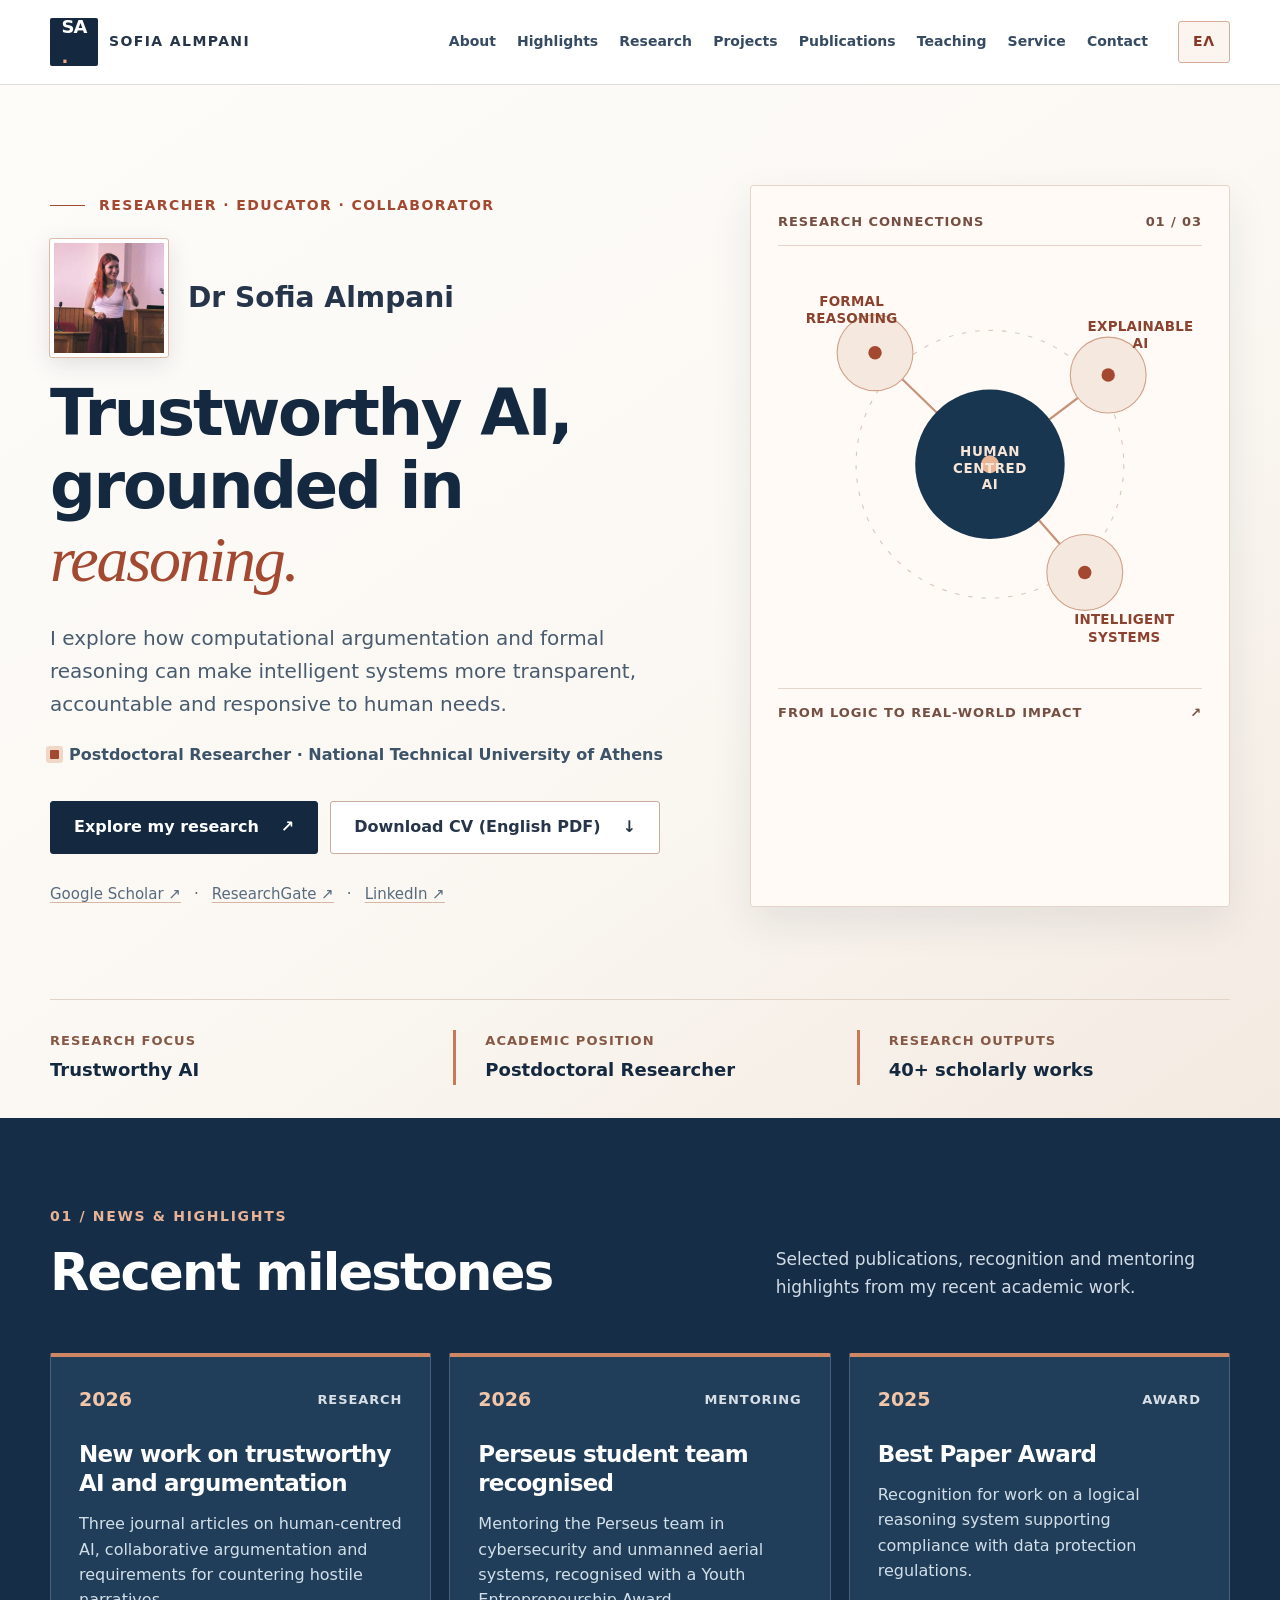
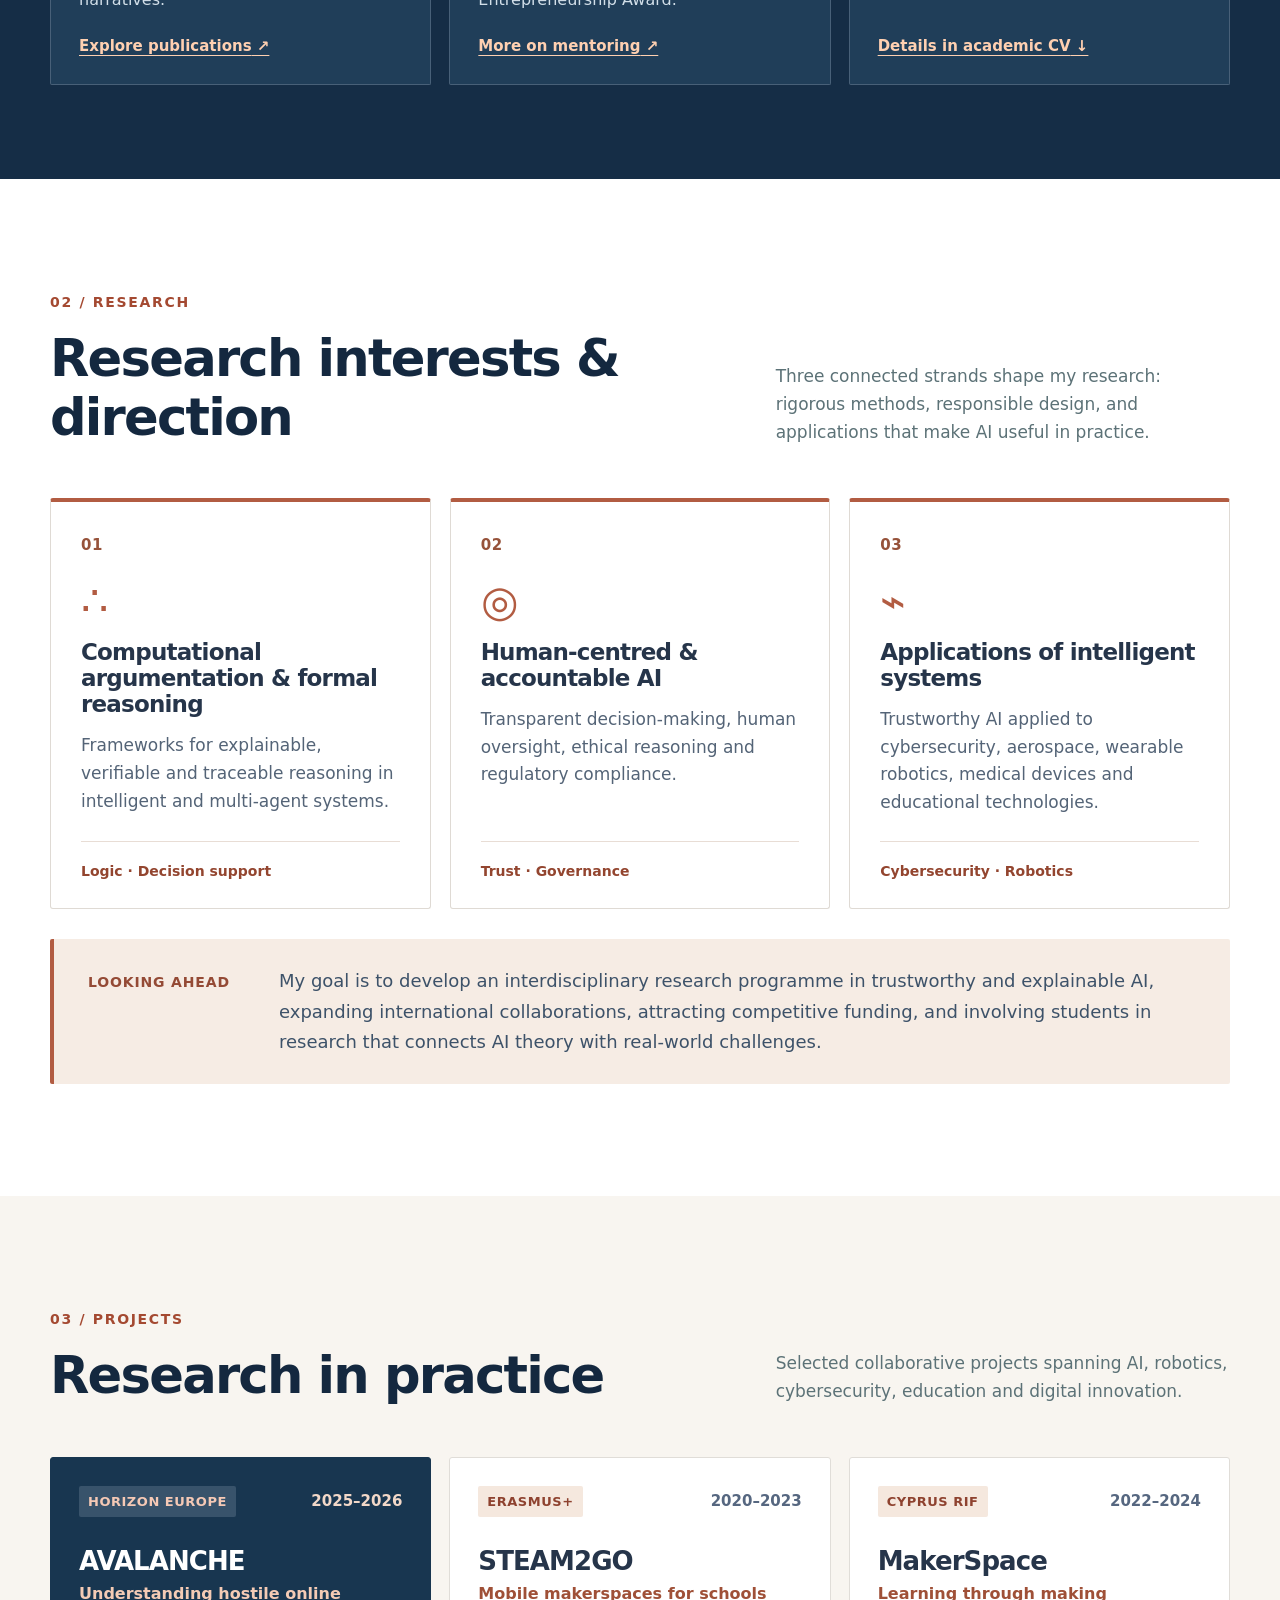
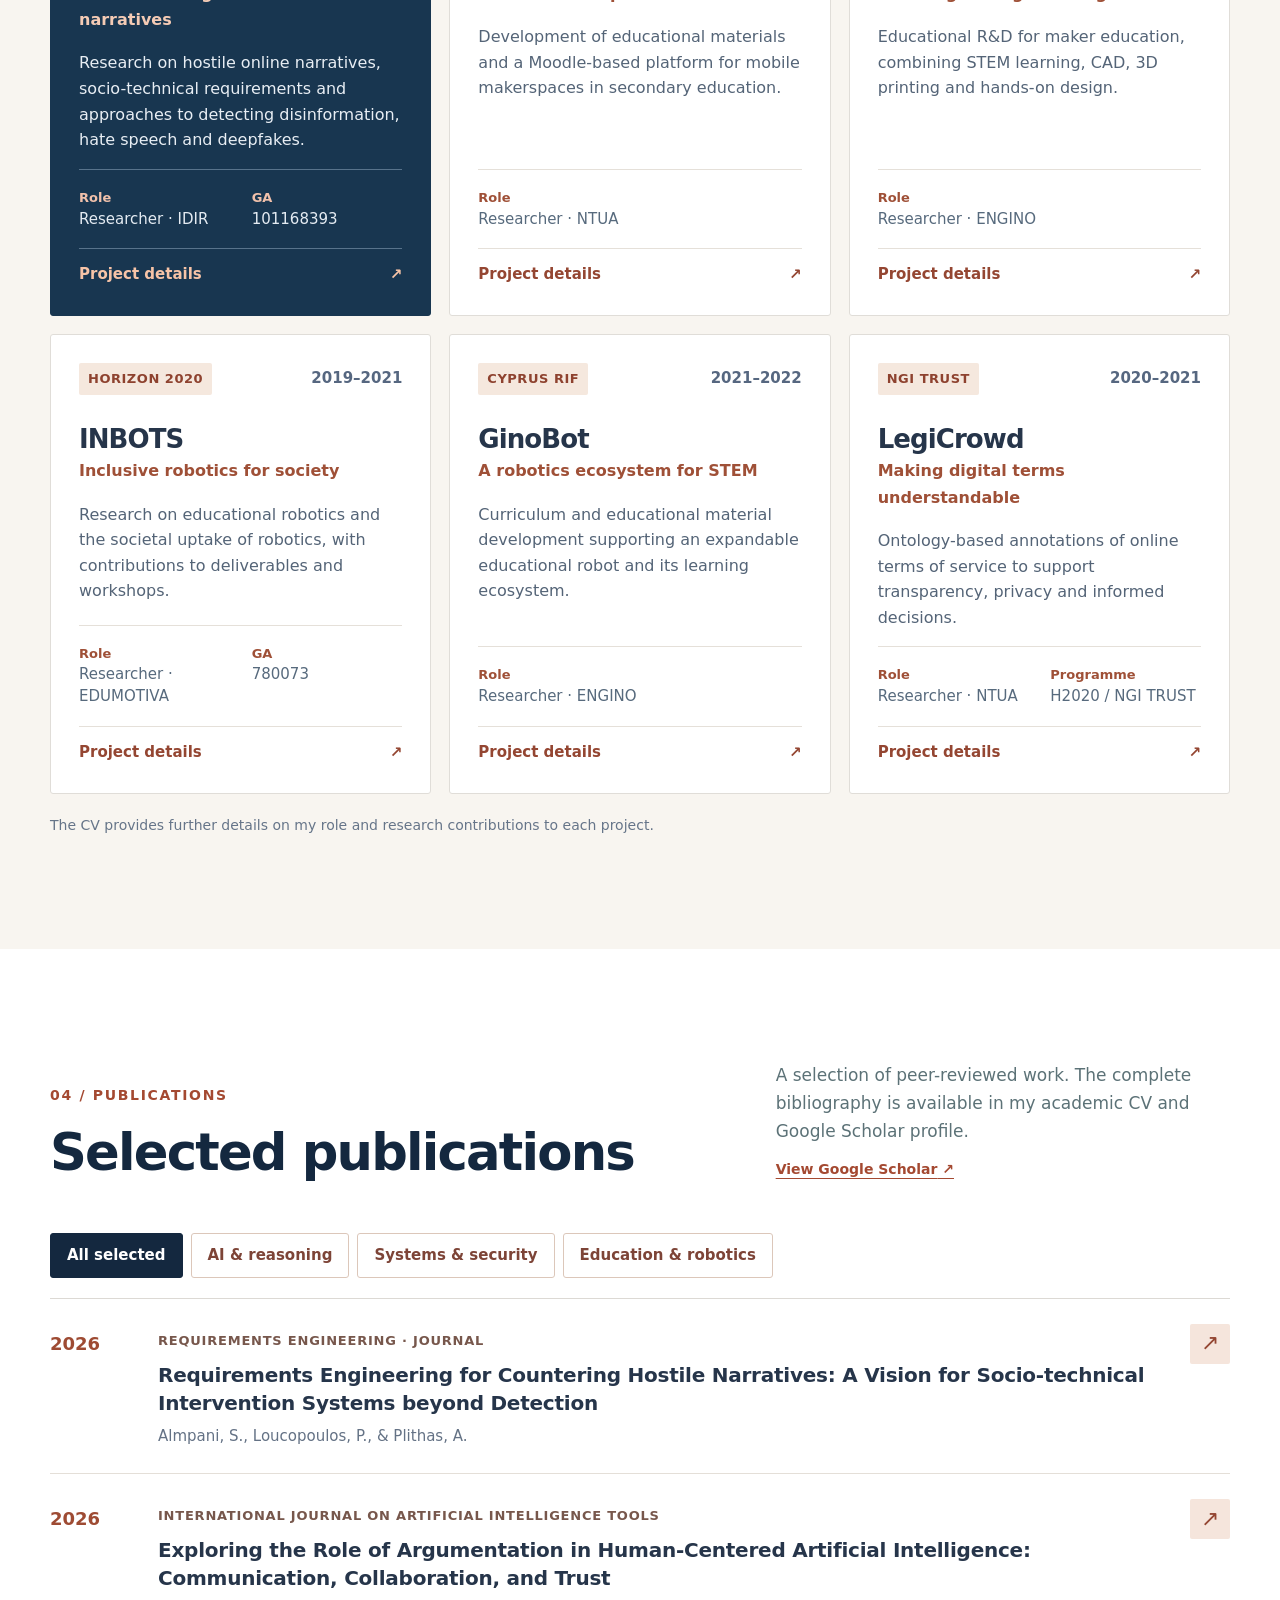
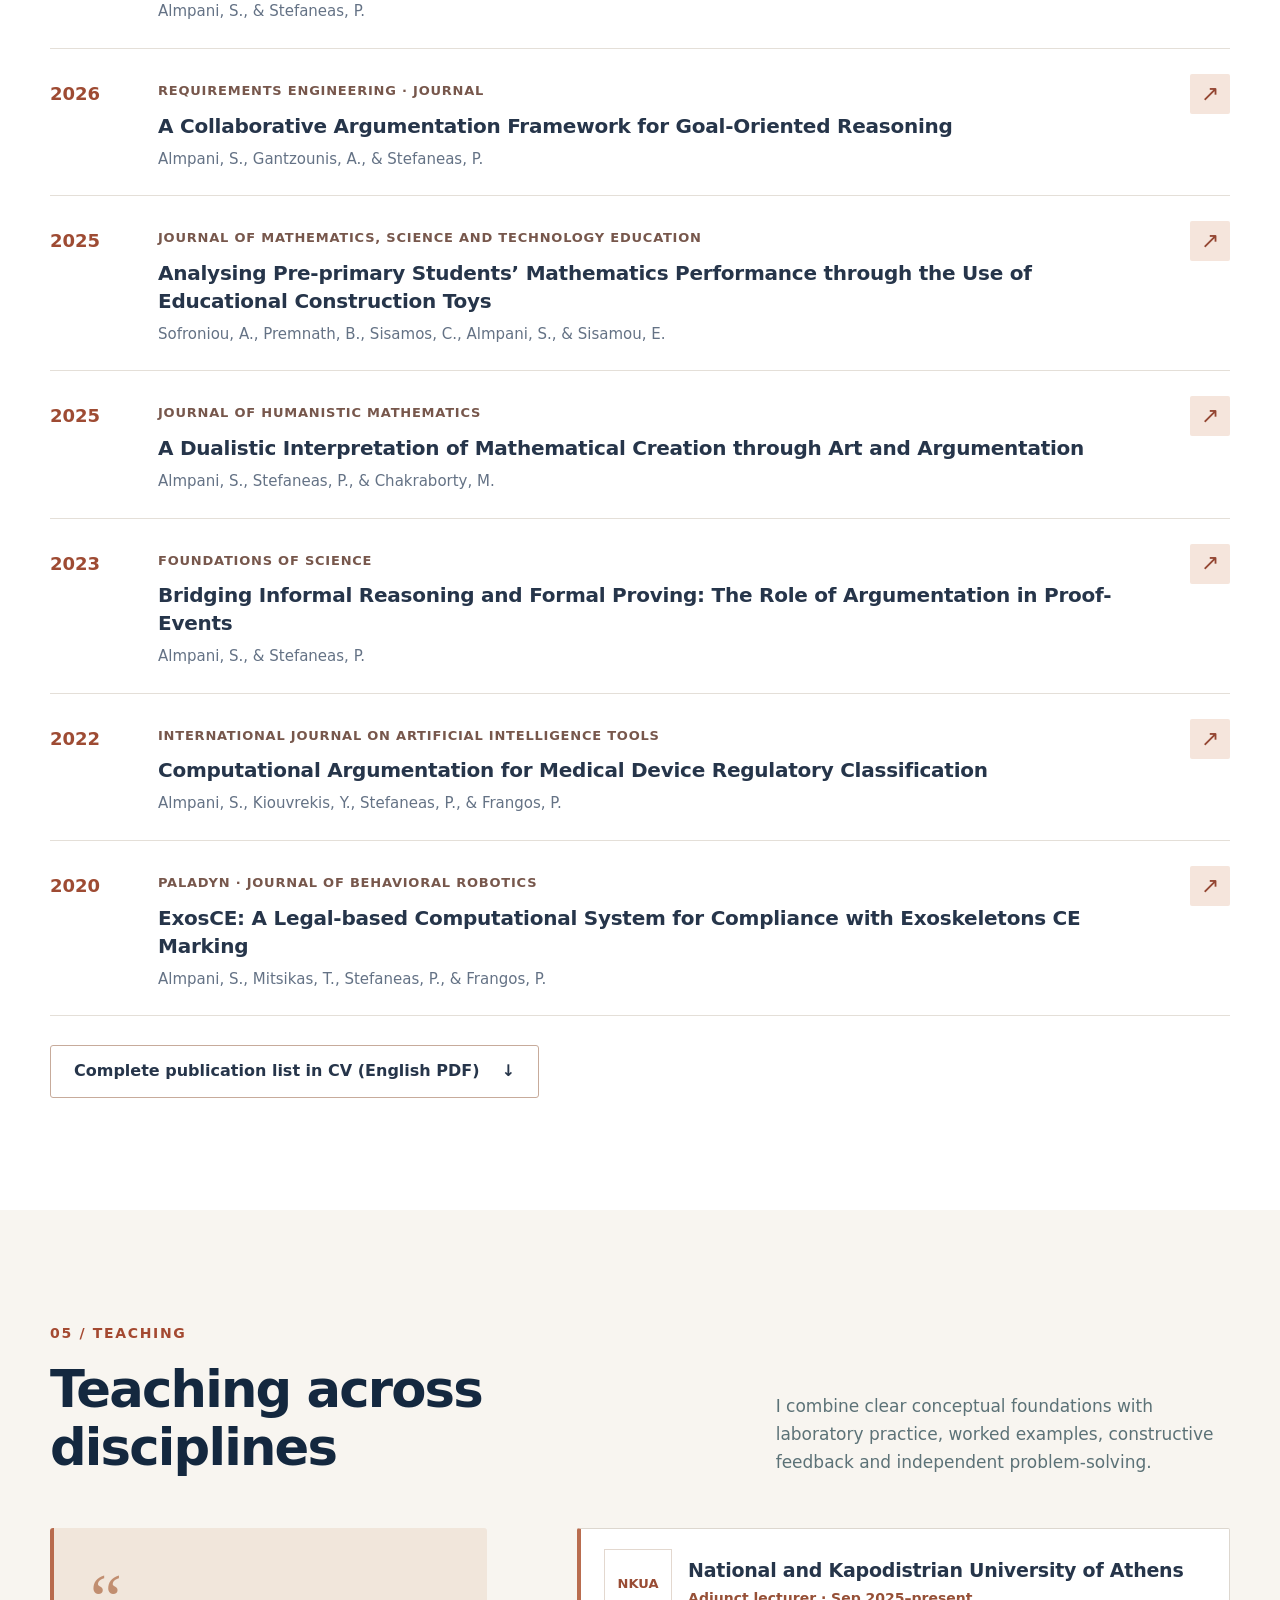
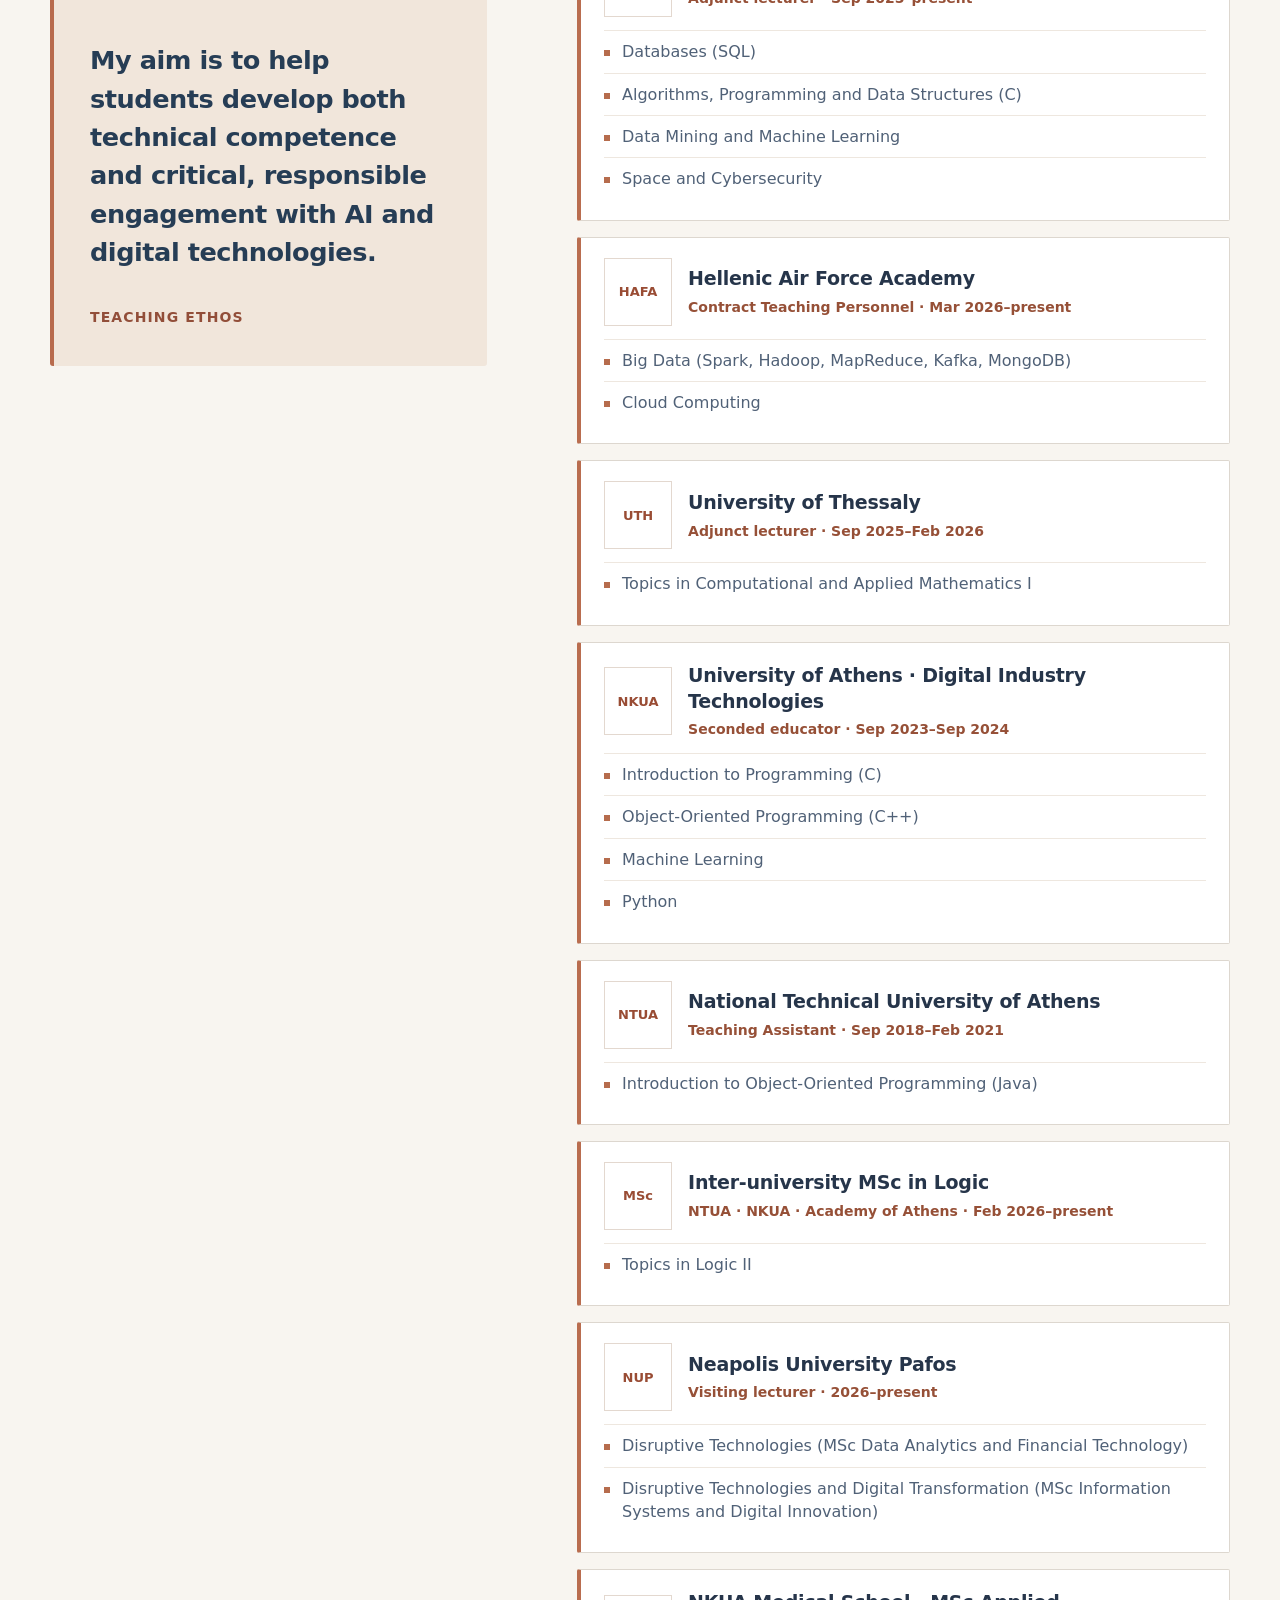
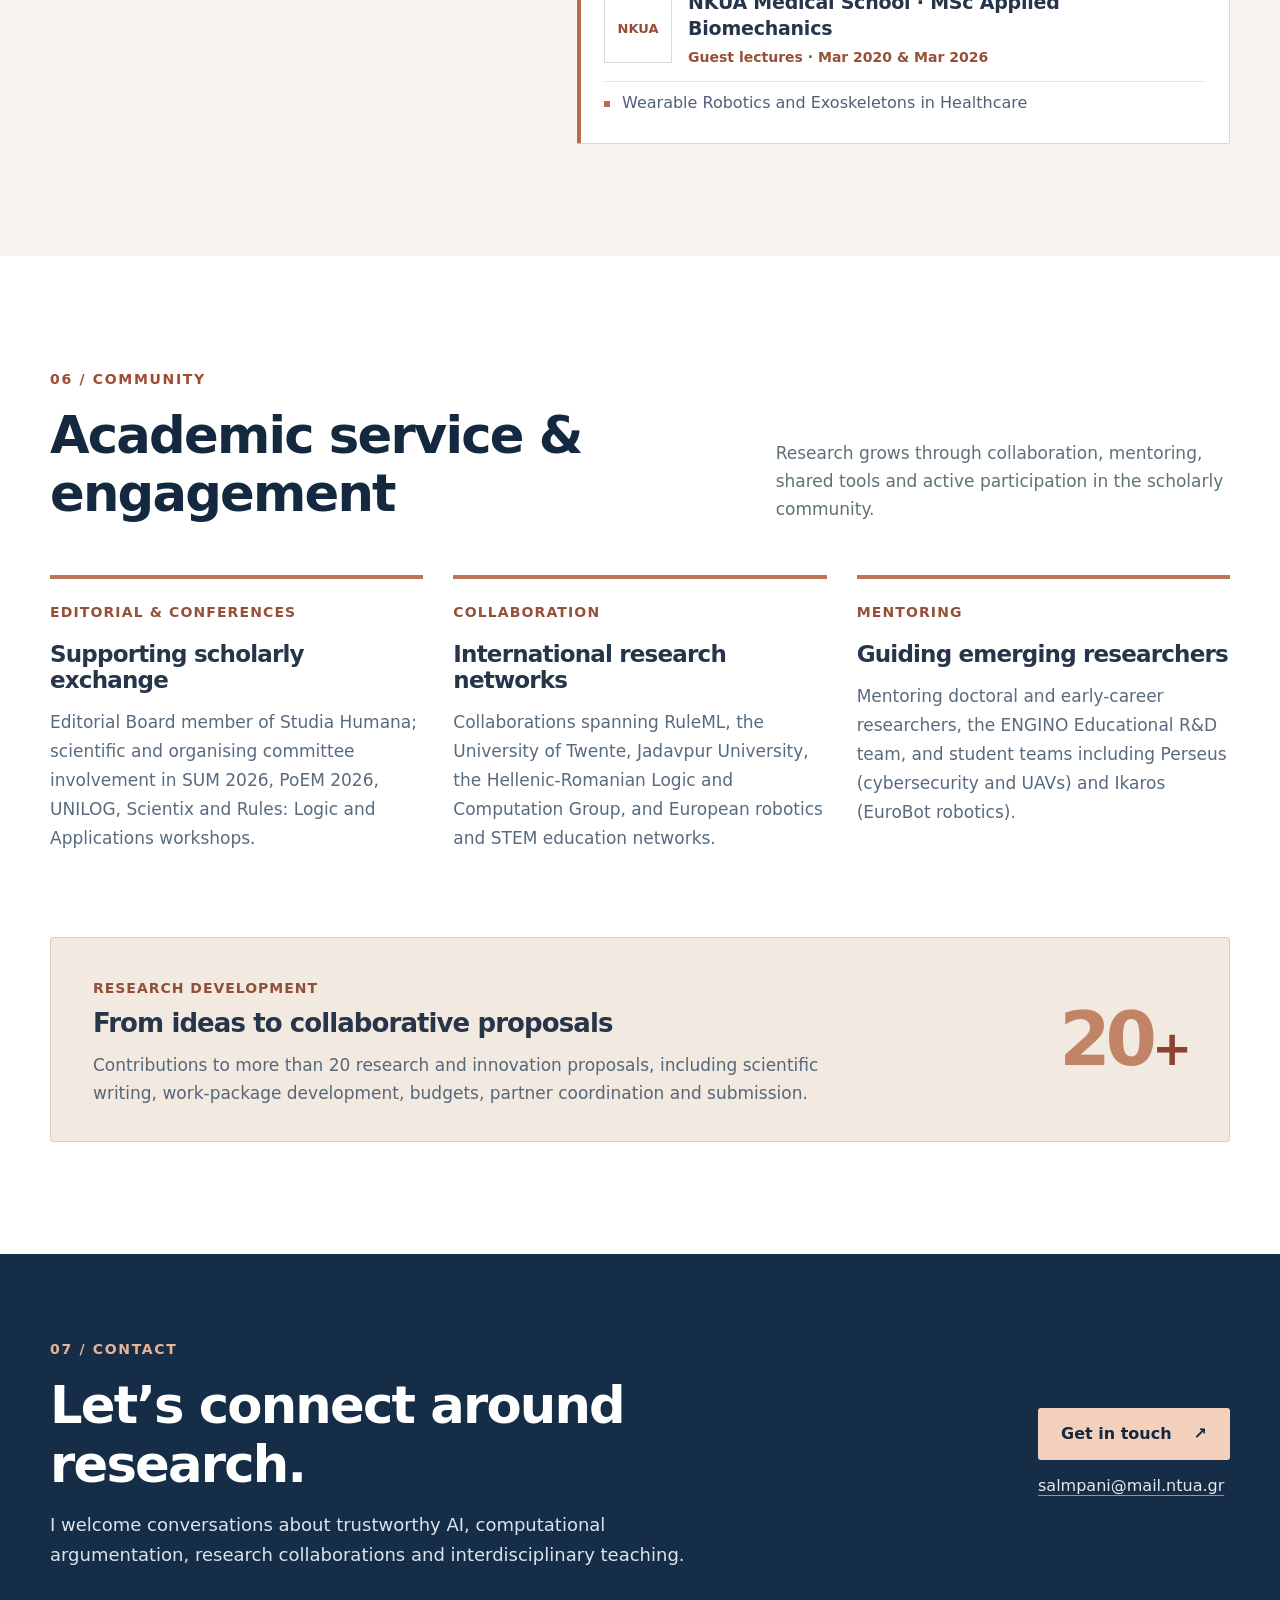
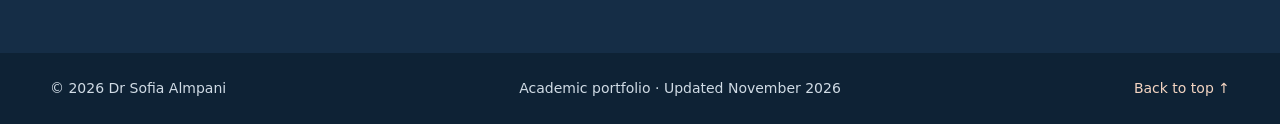
==== commit 52cb8df5: "Add files via upload" ====
--- a/index.html
+++ b/index.html
@@ -3,7 +3,7 @@
   <head>
     <meta charset="utf-8" />
     <meta name="viewport" content="width=device-width, initial-scale=1" />
-    <meta name="theme-color" content="#173b49" />
+    <meta name="theme-color" content="#14283f" />
     <meta name="description" content="Academic website of Dr Sofia Almpani — research in trustworthy and human-centred AI, computational argumentation, formal reasoning, and intelligent systems." />
     <meta property="og:type" content="website" />
     <meta property="og:title" content="Dr Sofia Almpani | Trustworthy & Human-Centred AI" />
@@ -28,6 +28,7 @@
         </button>
         <nav class="site-nav" id="site-nav" aria-label="Main navigation">
           <a href="#about" data-i18n="navAbout">About</a>
+          <a href="#highlights" data-i18n="navHighlights">Highlights</a>
           <a href="#research" data-i18n="navResearch">Research</a>
           <a href="#projects" data-i18n="navProjects">Projects</a>
           <a href="#publications" data-i18n="navPublications">Publications</a>
@@ -44,13 +45,16 @@
         <div class="container hero-grid">
           <div class="hero-copy">
             <div class="eyebrow"><span class="eyebrow-line"></span><span data-i18n="heroEyebrow">RESEARCHER · EDUCATOR · COLLABORATOR</span></div>
-            <p class="hero-name">Dr Sofia Almpani</p>
+            <div class="hero-persona">
+              <img class="hero-portrait" src="sofia-almpani-photo.jpg" alt="Dr Sofia Almpani presenting at an academic event" width="118" height="118" fetchpriority="high" />
+              <p class="hero-name">Dr Sofia Almpani</p>
+            </div>
             <h1 id="hero-title" data-i18n="heroTitle">Trustworthy AI, grounded in <em>reasoning.</em></h1>
             <p class="hero-description" data-i18n="heroDescription">I explore how computational argumentation and formal reasoning can make intelligent systems more transparent, accountable and responsive to human needs.</p>
             <p class="hero-affiliation"><span class="affiliation-pulse"></span><span data-i18n="heroAffiliation">Postdoctoral Researcher · National Technical University of Athens</span></p>
             <div class="hero-actions">
               <a class="btn btn-primary" href="#research"><span data-i18n="exploreResearch">Explore my research</span><span aria-hidden="true">↗</span></a>
-              <a class="btn btn-outline" href="Sofia_Almpani_CV.pdf" download><span data-i18n="downloadCv">Download CV</span><span aria-hidden="true">↓</span></a>
+              <a class="btn btn-outline" href="Sofia_Almpani_CV.pdf" download="Sofia_Almpani_CV.pdf" data-cv-download><span data-i18n="downloadCv">Download CV (English PDF)</span><span aria-hidden="true">↓</span></a>
             </div>
             <div class="hero-social" aria-label="Academic profiles">
               <a href="https://scholar.google.gr/citations?hl=en&amp;user=rC9Hv_AAAAAJ" target="_blank" rel="noopener noreferrer">Google Scholar <span aria-hidden="true">↗</span></a>
@@ -65,16 +69,16 @@
             <div class="visual-topline"><span data-i18n="visualLabel">RESEARCH CONNECTIONS</span><span>01 / 03</span></div>
             <div class="reasoning-graphic" aria-hidden="true">
               <svg class="network-lines" viewBox="0 0 380 365" preserveAspectRatio="xMidYMid meet">
-                <circle cx="190" cy="184" r="120" fill="none" stroke="#ceded8" stroke-width="1" stroke-dasharray="4 8" />
-                <path d="M190 184 L87 84 M190 184 L296 104 M190 184 L275 281" stroke="#97bcb0" stroke-width="2" fill="none" />
-                <circle cx="190" cy="184" r="67" fill="#173b49" />
-                <circle cx="87" cy="84" r="34" fill="#e8f2ed" stroke="#9dc5b6" />
-                <circle cx="296" cy="104" r="34" fill="#e8f2ed" stroke="#9dc5b6" />
-                <circle cx="275" cy="281" r="34" fill="#e8f2ed" stroke="#9dc5b6" />
-                <circle cx="190" cy="184" r="8" fill="#c4dfcf" />
-                <circle cx="87" cy="84" r="6" fill="#2b766b" />
-                <circle cx="296" cy="104" r="6" fill="#2b766b" />
-                <circle cx="275" cy="281" r="6" fill="#2b766b" />
+                <circle cx="190" cy="184" r="120" fill="none" stroke="#dcc7bb" stroke-width="1" stroke-dasharray="4 8" />
+                <path d="M190 184 L87 84 M190 184 L296 104 M190 184 L275 281" stroke="#c69378" stroke-width="2" fill="none" />
+                <circle cx="190" cy="184" r="67" fill="#183650" />
+                <circle cx="87" cy="84" r="34" fill="#f5e8de" stroke="#d1a38b" />
+                <circle cx="296" cy="104" r="34" fill="#f5e8de" stroke="#d1a38b" />
+                <circle cx="275" cy="281" r="34" fill="#f5e8de" stroke="#d1a38b" />
+                <circle cx="190" cy="184" r="8" fill="#e9b594" />
+                <circle cx="87" cy="84" r="6" fill="#a44931" />
+                <circle cx="296" cy="104" r="6" fill="#a44931" />
+                <circle cx="275" cy="281" r="6" fill="#a44931" />
               </svg>
               <span class="orbit-label label-top-left" data-i18n="orbitFormal">FORMAL<br />REASONING</span>
               <span class="orbit-label label-top-right" data-i18n="orbitExplain">EXPLAINABLE<br />AI</span>
@@ -87,7 +91,36 @@
         <div class="container hero-bottom">
           <div><span class="fact-label" data-i18n="factOneLabel">RESEARCH FOCUS</span><strong data-i18n="factOne">Trustworthy AI</strong></div>
           <div><span class="fact-label" data-i18n="factTwoLabel">ACADEMIC POSITION</span><strong data-i18n="factTwo">Postdoctoral Researcher</strong></div>
-          <div><span class="fact-label" data-i18n="factThreeLabel">PROPOSAL EXPERIENCE</span><strong data-i18n="factThree">20+ submissions</strong></div>
+          <div><span class="fact-label" data-i18n="factThreeLabel">RESEARCH OUTPUTS</span><strong data-i18n="factThree">40+ scholarly works</strong></div>
+        </div>
+      </section>
+
+      <section class="section highlights-section" id="highlights" aria-labelledby="highlights-title">
+        <div class="container">
+          <div class="section-heading-row">
+            <div><p class="section-index">01 / NEWS &amp; HIGHLIGHTS</p><h2 id="highlights-title" data-i18n="highlightsTitle">Recent milestones</h2></div>
+            <p class="section-intro" data-i18n="highlightsIntro">Selected publications, recognition and mentoring highlights from my recent academic work.</p>
+          </div>
+          <div class="highlights-grid">
+            <article class="highlight-card">
+              <div class="highlight-meta"><time datetime="2026">2026</time><span data-i18n="highlightOneType">RESEARCH</span></div>
+              <h3 data-i18n="highlightOneTitle">New work on trustworthy AI and argumentation</h3>
+              <p data-i18n="highlightOneBody">Three journal articles on human-centred AI, collaborative argumentation and requirements for countering hostile narratives.</p>
+              <a href="#publications"><span data-i18n="highlightRead">Explore publications</span><span aria-hidden="true"> ↗</span></a>
+            </article>
+            <article class="highlight-card">
+              <div class="highlight-meta"><time datetime="2026">2026</time><span data-i18n="highlightTwoType">MENTORING</span></div>
+              <h3 data-i18n="highlightTwoTitle">Perseus student team recognised</h3>
+              <p data-i18n="highlightTwoBody">Mentoring the Perseus team in cybersecurity and unmanned aerial systems, recognised with a Youth Entrepreneurship Award.</p>
+              <a href="#service"><span data-i18n="highlightMentoring">More on mentoring</span><span aria-hidden="true"> ↗</span></a>
+            </article>
+            <article class="highlight-card">
+              <div class="highlight-meta"><time datetime="2025">2025</time><span data-i18n="highlightThreeType">AWARD</span></div>
+              <h3 data-i18n="highlightThreeTitle">Best Paper Award</h3>
+              <p data-i18n="highlightThreeBody">Recognition for work on a logical reasoning system supporting compliance with data protection regulations.</p>
+              <a href="Sofia_Almpani_CV.pdf" download="Sofia_Almpani_CV.pdf" data-cv-download><span data-i18n="highlightDetails">Details in academic CV</span><span aria-hidden="true"> ↓</span></a>
+            </article>
+          </div>
         </div>
       </section>
 
@@ -95,7 +128,7 @@
         <div class="container">
           <div class="section-heading-row">
             <div>
-              <p class="section-index">01 / RESEARCH</p>
+              <p class="section-index">02 / RESEARCH</p>
               <h2 id="research-title" data-i18n="researchTitle">Research interests & direction</h2>
             </div>
             <p class="section-intro" data-i18n="researchIntro">Three connected strands shape my research: rigorous methods, responsible design, and applications that make AI useful in practice.</p>
@@ -112,7 +145,7 @@
       <section class="section projects-section" id="projects" aria-labelledby="projects-title">
         <div class="container">
           <div class="section-heading-row">
-            <div><p class="section-index">02 / PROJECTS</p><h2 id="projects-title" data-i18n="projectsTitle">Research in practice</h2></div>
+            <div><p class="section-index">03 / PROJECTS</p><h2 id="projects-title" data-i18n="projectsTitle">Research in practice</h2></div>
             <p class="section-intro" data-i18n="projectsIntro">Selected collaborative projects spanning AI, robotics, cybersecurity, education and digital innovation.</p>
           </div>
           <div class="projects-grid">
@@ -121,46 +154,52 @@
               <h3>AVALANCHE</h3><p class="project-subtitle" data-i18n="avalancheSub">Understanding hostile online narratives</p>
               <p data-i18n="avalancheBody">Research on hostile online narratives, socio-technical requirements and approaches to detecting disinformation, hate speech and deepfakes.</p>
               <div class="project-facts"><span><b data-i18n="roleLabel">Role</b><br /><span data-i18n="avalancheRole">Researcher · IDIR</span></span><span><b>GA</b><br />101168393</span></div>
+              <a class="project-link" href="https://avalancheproject.eu/" target="_blank" rel="noopener noreferrer"><span data-i18n="projectLink">Project details</span><span aria-hidden="true">↗</span></a>
             </article>
             <article class="project-card">
               <div class="project-top"><span class="project-category">ERASMUS+</span><span class="project-period">2020–2023</span></div>
               <h3>STEAM2GO</h3><p class="project-subtitle" data-i18n="steamSub">Mobile makerspaces for schools</p>
               <p data-i18n="steamBody">Development of educational materials and a Moodle-based platform for mobile makerspaces in secondary education.</p>
-              <div class="project-facts"><span><b data-i18n="roleLabel">Role</b><br /><span data-i18n="steamRole">Researcher · NTUA</span></span><span><b data-i18n="fundingLabel">Project budget</b><br />€229,845</span></div>
+              <div class="project-facts"><span><b data-i18n="roleLabel">Role</b><br /><span data-i18n="steamRole">Researcher · NTUA</span></span></div>
+              <a class="project-link" href="https://www.isisdavinci.edu.it/pagine/progetto-steam2go" target="_blank" rel="noopener noreferrer"><span data-i18n="projectLink">Project details</span><span aria-hidden="true">↗</span></a>
             </article>
             <article class="project-card">
               <div class="project-top"><span class="project-category">CYPRUS RIF</span><span class="project-period">2022–2024</span></div>
               <h3>MakerSpace</h3><p class="project-subtitle" data-i18n="makerspaceSub">Learning through making</p>
               <p data-i18n="makerspaceBody">Educational R&amp;D for maker education, combining STEM learning, CAD, 3D printing and hands-on design.</p>
-              <div class="project-facts"><span><b data-i18n="roleLabel">Role</b><br /><span data-i18n="makerspaceRole">Researcher · ENGINO</span></span><span><b data-i18n="fundingLabel">Project budget</b><br />€2.112m</span></div>
+              <div class="project-facts"><span><b data-i18n="roleLabel">Role</b><br /><span data-i18n="makerspaceRole">Researcher · ENGINO</span></span></div>
+              <a class="project-link" href="https://engino.com/en-gb/pages/makerspace-conference" target="_blank" rel="noopener noreferrer"><span data-i18n="projectLink">Project details</span><span aria-hidden="true">↗</span></a>
             </article>
             <article class="project-card">
               <div class="project-top"><span class="project-category">HORIZON 2020</span><span class="project-period">2019–2021</span></div>
               <h3>INBOTS</h3><p class="project-subtitle" data-i18n="inbotsSub">Inclusive robotics for society</p>
               <p data-i18n="inbotsBody">Research on educational robotics and the societal uptake of robotics, with contributions to deliverables and workshops.</p>
               <div class="project-facts"><span><b data-i18n="roleLabel">Role</b><br /><span data-i18n="inbotsRole">Researcher · EDUMOTIVA</span></span><span><b>GA</b><br />780073</span></div>
+              <a class="project-link" href="https://cordis.europa.eu/project/id/780073" target="_blank" rel="noopener noreferrer"><span data-i18n="projectLink">Project details</span><span aria-hidden="true">↗</span></a>
             </article>
             <article class="project-card">
               <div class="project-top"><span class="project-category">CYPRUS RIF</span><span class="project-period">2021–2022</span></div>
               <h3>GinoBot</h3><p class="project-subtitle" data-i18n="ginobotSub">A robotics ecosystem for STEM</p>
               <p data-i18n="ginobotBody">Curriculum and educational material development supporting an expandable educational robot and its learning ecosystem.</p>
-              <div class="project-facts"><span><b data-i18n="roleLabel">Role</b><br /><span data-i18n="ginobotRole">Researcher · ENGINO</span></span><span><b data-i18n="fundingLabel">Project budget</b><br />€1.604m</span></div>
+              <div class="project-facts"><span><b data-i18n="roleLabel">Role</b><br /><span data-i18n="ginobotRole">Researcher · ENGINO</span></span></div>
+              <a class="project-link" href="https://engino.com/pages/innovations-in-stem-and-robotics-teaching" target="_blank" rel="noopener noreferrer"><span data-i18n="projectLink">Project details</span><span aria-hidden="true">↗</span></a>
             </article>
             <article class="project-card">
               <div class="project-top"><span class="project-category">NGI TRUST</span><span class="project-period">2020–2021</span></div>
               <h3>LegiCrowd</h3><p class="project-subtitle" data-i18n="legicrowdSub">Making digital terms understandable</p>
               <p data-i18n="legicrowdBody">Ontology-based annotations of online terms of service to support transparency, privacy and informed decisions.</p>
               <div class="project-facts"><span><b data-i18n="roleLabel">Role</b><br /><span data-i18n="legicrowdRole">Researcher · NTUA</span></span><span><b data-i18n="programLabel">Programme</b><br />H2020 / NGI TRUST</span></div>
-            </article>
-          </div>
-          <p class="projects-note" data-i18n="projectsFootnote">Funding figures refer to project budgets, not personal grants. My contribution to each project is described in the downloadable CV.</p>
+              <a class="project-link" href="https://ngi.eu/ngi-projects/ngi-trust/" target="_blank" rel="noopener noreferrer"><span data-i18n="projectLink">Project details</span><span aria-hidden="true">↗</span></a>
+            </article>
+          </div>
+          <p class="projects-note" data-i18n="projectsFootnote">The CV provides further details on my role and research contributions to each project.</p>
         </div>
       </section>
 
       <section class="section publications-section" id="publications" aria-labelledby="publications-title">
         <div class="container">
           <div class="section-heading-row">
-            <div><p class="section-index">03 / PUBLICATIONS</p><h2 id="publications-title" data-i18n="publicationsTitle">Selected publications</h2></div>
+            <div><p class="section-index">04 / PUBLICATIONS</p><h2 id="publications-title" data-i18n="publicationsTitle">Selected publications</h2></div>
             <div class="publication-heading-extra"><p class="section-intro" data-i18n="publicationsIntro">A selection of peer-reviewed work. The complete bibliography is available in my academic CV and Google Scholar profile.</p><a class="inline-link" href="https://scholar.google.gr/citations?hl=en&amp;user=rC9Hv_AAAAAJ" target="_blank" rel="noopener noreferrer"><span data-i18n="viewScholar">View Google Scholar</span> ↗</a></div>
           </div>
           <div class="publication-filters" role="group" aria-label="Filter publications">
@@ -179,22 +218,48 @@
             <article class="publication" data-category="systems"><div class="pub-year">2022</div><div><span class="pub-type">INTERNATIONAL JOURNAL ON ARTIFICIAL INTELLIGENCE TOOLS</span><h3>Computational Argumentation for Medical Device Regulatory Classification</h3><p>Almpani, S., Kiouvrekis, Y., Stefaneas, P., &amp; Frangos, P.</p></div><a href="https://doi.org/10.1142/S0218213022500051" target="_blank" rel="noopener noreferrer" aria-label="Open publication DOI">↗</a></article>
             <article class="publication" data-category="systems"><div class="pub-year">2020</div><div><span class="pub-type">PALADYN · JOURNAL OF BEHAVIORAL ROBOTICS</span><h3>ExosCE: A Legal-based Computational System for Compliance with Exoskeletons CE Marking</h3><p>Almpani, S., Mitsikas, T., Stefaneas, P., &amp; Frangos, P.</p></div><a href="https://doi.org/10.1515/pjbr-2020-0026" target="_blank" rel="noopener noreferrer" aria-label="Open publication DOI">↗</a></article>
           </div>
-          <div class="section-action"><a class="btn btn-outline" href="Sofia_Almpani_CV.pdf" download><span data-i18n="completeList">Complete publication list in CV</span><span aria-hidden="true">↓</span></a></div>
+          <div class="section-action"><a class="btn btn-outline" href="Sofia_Almpani_CV.pdf" download="Sofia_Almpani_CV.pdf" data-cv-download><span data-i18n="completeList">Complete publication list in CV (English PDF)</span><span aria-hidden="true">↓</span></a></div>
         </div>
       </section>
 
       <section class="section teaching-section" id="teaching" aria-labelledby="teaching-title">
         <div class="container">
-          <div class="section-heading-row"><div><p class="section-index">04 / TEACHING</p><h2 id="teaching-title" data-i18n="teachingTitle">Teaching across disciplines</h2></div><p class="section-intro" data-i18n="teachingIntro">I combine clear conceptual foundations with laboratory practice, worked examples, constructive feedback and independent problem-solving.</p></div>
+          <div class="section-heading-row"><div><p class="section-index">05 / TEACHING</p><h2 id="teaching-title" data-i18n="teachingTitle">Teaching across disciplines</h2></div><p class="section-intro" data-i18n="teachingIntro">I combine clear conceptual foundations with laboratory practice, worked examples, constructive feedback and independent problem-solving.</p></div>
           <div class="teaching-layout">
             <div class="teaching-quote"><span class="quote-symbol" aria-hidden="true">“</span><p data-i18n="teachingPhilosophy">My aim is to help students develop both technical competence and critical, responsible engagement with AI and digital technologies.</p><span class="quote-caption" data-i18n="teachingEthos">TEACHING ETHOS</span></div>
             <div class="teaching-timeline">
-              <div class="timeline-item"><span class="timeline-date">2025–<span data-i18n="present">present</span></span><div><h3 data-i18n="teachingUoa">National and Kapodistrian University of Athens</h3><p data-i18n="teachingUoaBody">Databases, Algorithms and Data Structures, Data Mining and Machine Learning, Space and Cybersecurity.</p></div></div>
-              <div class="timeline-item"><span class="timeline-date">2026–<span data-i18n="present">present</span></span><div><h3 data-i18n="teachingAir">Hellenic Air Force Academy</h3><p data-i18n="teachingAirBody">Big Data and Cloud Computing.</p></div></div>
-              <div class="timeline-item"><span class="timeline-date">2025–2026</span><div><h3 data-i18n="teachingThessaly">University of Thessaly</h3><p data-i18n="teachingThessalyBody">Topics in Computational and Applied Mathematics.</p></div></div>
-              <div class="timeline-item"><span class="timeline-date">2023–2024</span><div><h3 data-i18n="teachingUoaTwo">University of Athens</h3><p data-i18n="teachingUoaTwoBody">Introduction to Programming, Object-Oriented Programming, Python and Machine Learning.</p></div></div>
-              <div class="timeline-item"><span class="timeline-date">2018–2021</span><div><h3 data-i18n="teachingNtua">National Technical University of Athens</h3><p data-i18n="teachingNtuaBody">Teaching assistance in Object-Oriented Programming (Java).</p></div></div>
-              <div class="timeline-item"><span class="timeline-date">2026–<span data-i18n="present">present</span></span><div><h3 data-i18n="teachingPostgrad">Postgraduate programmes</h3><p data-i18n="teachingPostgradBody">Topics in Logic II (inter-university MSc); Disruptive Technologies and Digital Transformation (Neapolis University Pafos).</p></div></div>
+              <article class="teaching-item">
+                <div class="teaching-institution"><span class="institution-logo"><span class="logo-fallback">NKUA</span><img src="https://share.uoa.gr/public/Documents/new-logo/LOGO_UOA%20COL2.jpg" alt="" loading="lazy" referrerpolicy="no-referrer" /></span><div><h3 data-i18n="teachingUoa">National and Kapodistrian University of Athens</h3><p class="timeline-date" data-i18n="teachingUoaDate">Adjunct lecturer · Sep 2025–present</p></div></div>
+                <ul class="course-list"><li data-i18n="courseUoaOne">Databases (SQL)</li><li data-i18n="courseUoaTwo">Algorithms, Programming and Data Structures (C)</li><li data-i18n="courseUoaThree">Data Mining and Machine Learning</li><li data-i18n="courseUoaFour">Space and Cybersecurity</li></ul>
+              </article>
+              <article class="teaching-item">
+                <div class="teaching-institution"><span class="institution-logo"><span class="logo-fallback">HAFA</span><img src="https://3.bp.blogspot.com/-lAikQlAJPxk/U9pasXszAEI/AAAAAAAAW1w/ayTG9P_47X8/s640/si-simaia.jpg" alt="" loading="lazy" referrerpolicy="no-referrer" /></span><div><h3 data-i18n="teachingAir">Hellenic Air Force Academy</h3><p class="timeline-date" data-i18n="teachingAirDate">Contract Teaching Personnel · Mar 2026–present</p></div></div>
+                <ul class="course-list"><li data-i18n="courseAirOne">Big Data (Spark, Hadoop, MapReduce, Kafka, MongoDB)</li><li data-i18n="courseAirTwo">Cloud Computing</li></ul>
+              </article>
+              <article class="teaching-item">
+                <div class="teaching-institution"><span class="institution-logo"><span class="logo-fallback">UTH</span><img src="https://www.uth.gr/sites/default/files/contents/logos/UTH-logo-greek.png" alt="" loading="lazy" referrerpolicy="no-referrer" /></span><div><h3 data-i18n="teachingThessaly">University of Thessaly</h3><p class="timeline-date" data-i18n="teachingThessalyDate">Adjunct lecturer · Sep 2025–Feb 2026</p></div></div>
+                <ul class="course-list"><li data-i18n="courseThessalyOne">Topics in Computational and Applied Mathematics I</li></ul>
+              </article>
+              <article class="teaching-item">
+                <div class="teaching-institution"><span class="institution-logo"><span class="logo-fallback">NKUA</span><img src="https://share.uoa.gr/public/Documents/new-logo/LOGO_UOA%20COL2.jpg" alt="" loading="lazy" referrerpolicy="no-referrer" /></span><div><h3 data-i18n="teachingUoaTwo">University of Athens · Digital Industry Technologies</h3><p class="timeline-date" data-i18n="teachingUoaTwoDate">Seconded educator · Sep 2023–Sep 2024</p></div></div>
+                <ul class="course-list"><li data-i18n="courseUoaTwoOne">Introduction to Programming (C)</li><li data-i18n="courseUoaTwoTwo">Object-Oriented Programming (C++)</li><li data-i18n="courseUoaTwoThree">Machine Learning</li><li data-i18n="courseUoaTwoFour">Python</li></ul>
+              </article>
+              <article class="teaching-item">
+                <div class="teaching-institution"><span class="institution-logo"><span class="logo-fallback">NTUA</span><img src="https://waterborne.eu/images/description/200713_NTUA_logo_high_resolution2.png" alt="" loading="lazy" referrerpolicy="no-referrer" /></span><div><h3 data-i18n="teachingNtua">National Technical University of Athens</h3><p class="timeline-date" data-i18n="teachingNtuaDate">Teaching Assistant · Sep 2018–Feb 2021</p></div></div>
+                <ul class="course-list"><li data-i18n="courseNtuaOne">Introduction to Object-Oriented Programming (Java)</li></ul>
+              </article>
+              <article class="teaching-item">
+                <div class="teaching-institution"><span class="institution-logo"><span class="logo-fallback">MSc</span><img src="https://waterborne.eu/images/description/200713_NTUA_logo_high_resolution2.png" alt="" loading="lazy" referrerpolicy="no-referrer" /></span><div><h3 data-i18n="teachingMsc">Inter-university MSc in Logic</h3><p class="timeline-date" data-i18n="teachingMscDate">NTUA · NKUA · Academy of Athens · Feb 2026–present</p></div></div>
+                <ul class="course-list"><li data-i18n="courseMscOne">Topics in Logic II</li></ul>
+              </article>
+              <article class="teaching-item">
+                <div class="teaching-institution"><span class="institution-logo"><span class="logo-fallback">NUP</span><img src="https://d107tomoq7qta0.cloudfront.net/images/universities-logos/6n4sqRUwW4FpoTwQbeVAqvmzyzUqZdB8e6Tz1fVs.webp" alt="" loading="lazy" referrerpolicy="no-referrer" /></span><div><h3 data-i18n="teachingNeapolis">Neapolis University Pafos</h3><p class="timeline-date" data-i18n="teachingNeapolisDate">Visiting lecturer · 2026–present</p></div></div>
+                <ul class="course-list"><li data-i18n="courseNeapolisOne">Disruptive Technologies (MSc Data Analytics and Financial Technology)</li><li data-i18n="courseNeapolisTwo">Disruptive Technologies and Digital Transformation (MSc Information Systems and Digital Innovation)</li></ul>
+              </article>
+              <article class="teaching-item">
+                <div class="teaching-institution"><span class="institution-logo"><span class="logo-fallback">NKUA</span><img src="https://share.uoa.gr/public/Documents/new-logo/LOGO_UOA%20COL2.jpg" alt="" loading="lazy" referrerpolicy="no-referrer" /></span><div><h3 data-i18n="teachingMedical">NKUA Medical School · MSc Applied Biomechanics</h3><p class="timeline-date" data-i18n="teachingMedicalDate">Guest lectures · Mar 2020 &amp; Mar 2026</p></div></div>
+                <ul class="course-list"><li data-i18n="courseMedicalOne">Wearable Robotics and Exoskeletons in Healthcare</li></ul>
+              </article>
             </div>
           </div>
         </div>
@@ -202,7 +267,7 @@
 
       <section class="section service-section" id="service" aria-labelledby="service-title">
         <div class="container">
-          <div class="section-heading-row"><div><p class="section-index">05 / COMMUNITY</p><h2 id="service-title" data-i18n="serviceTitle">Academic service & engagement</h2></div><p class="section-intro" data-i18n="serviceIntro">Research grows through collaboration, mentoring, shared tools and active participation in the scholarly community.</p></div>
+          <div class="section-heading-row"><div><p class="section-index">06 / COMMUNITY</p><h2 id="service-title" data-i18n="serviceTitle">Academic service & engagement</h2></div><p class="section-intro" data-i18n="serviceIntro">Research grows through collaboration, mentoring, shared tools and active participation in the scholarly community.</p></div>
           <div class="service-grid">
             <article class="service-card"><span class="service-small" data-i18n="serviceCategoryOne">EDITORIAL & CONFERENCES</span><h3 data-i18n="serviceOneTitle">Supporting scholarly exchange</h3><p data-i18n="serviceOneBody">Editorial Board member of Studia Humana; scientific and organising committee involvement in SUM 2026, PoEM 2026, UNILOG, Scientix and Rules: Logic and Applications workshops.</p></article>
             <article class="service-card"><span class="service-small" data-i18n="serviceCategoryTwo">COLLABORATION</span><h3 data-i18n="serviceTwoTitle">International research networks</h3><p data-i18n="serviceTwoBody">Collaborations spanning RuleML, the University of Twente, Jadavpur University, the Hellenic-Romanian Logic and Computation Group, and European robotics and STEM education networks.</p></article>
@@ -213,7 +278,7 @@
       </section>
 
       <section class="section contact-section" id="contact" aria-labelledby="contact-title">
-        <div class="container contact-layout"><div><p class="section-index light-index">06 / CONTACT</p><h2 id="contact-title" data-i18n="contactTitle">Let’s connect around research.</h2><p data-i18n="contactBody">I welcome conversations about trustworthy AI, computational argumentation, research collaborations and interdisciplinary teaching.</p></div><div class="contact-actions"><a class="btn btn-light" href="mailto:salmpani@mail.ntua.gr"><span data-i18n="contactEmail">Get in touch</span><span aria-hidden="true">↗</span></a><a class="contact-email" href="mailto:salmpani@mail.ntua.gr">salmpani@mail.ntua.gr</a></div></div>
+        <div class="container contact-layout"><div><p class="section-index light-index">07 / CONTACT</p><h2 id="contact-title" data-i18n="contactTitle">Let’s connect around research.</h2><p data-i18n="contactBody">I welcome conversations about trustworthy AI, computational argumentation, research collaborations and interdisciplinary teaching.</p></div><div class="contact-actions"><a class="btn btn-light" href="mailto:salmpani@mail.ntua.gr"><span data-i18n="contactEmail">Get in touch</span><span aria-hidden="true">↗</span></a><a class="contact-email" href="mailto:salmpani@mail.ntua.gr">salmpani@mail.ntua.gr</a></div></div>
       </section>
     </main>
 
--- a/styles.css
+++ b/styles.css
@@ -1,194 +1,223 @@
 :root {
   color-scheme: light;
-  --ink: #19313b;
-  --ink-deep: #102832;
-  --muted: #667880;
-  --line: #dce6e4;
-  --soft: #f4f7f5;
-  --soft-green: #e8f1ed;
-  --accent: #2a7068;
-  --accent-bright: #b9decb;
+  --ink: #26354a;
+  --ink-deep: #14283f;
+  --muted: #5c6b7c;
+  --line: #dddcd8;
+  --soft: #f8f5f0;
+  --soft-green: #f4e9e1;
+  --accent: #a44931;
+  --accent-bright: #ebba9d;
   --white: #ffffff;
   --page-width: 1180px;
-  --shadow: 0 20px 70px rgba(19, 54, 59, 0.065);
+  --shadow: 0 16px 42px rgba(20, 40, 63, 0.085);
   scroll-behavior: smooth;
 }
 
 *, *::before, *::after { box-sizing: border-box; }
-body { margin: 0; background: #fff; color: var(--ink); font: 17px/1.66 "Inter", "Segoe UI", system-ui, -apple-system, sans-serif; -webkit-font-smoothing: antialiased; }
+body { margin: 0; background: #fff; color: var(--ink); font: 18px/1.65 "Inter", "Segoe UI", system-ui, -apple-system, sans-serif; -webkit-font-smoothing: antialiased; }
 img, svg { max-width: 100%; }
 button, a { -webkit-tap-highlight-color: transparent; }
 a { color: inherit; text-decoration: none; }
 button { font: inherit; }
-button:focus-visible, a:focus-visible { outline: 3px solid #62a7a0; outline-offset: 4px; }
-::selection { background: #c4e3d7; color: #19313b; }
+button:focus-visible, a:focus-visible { outline: 3px solid #cb7955; outline-offset: 4px; }
+::selection { background: #efc6b0; color: #14283f; }
 .container { width: min(calc(100% - 80px), var(--page-width)); margin-inline: auto; }
 .section { scroll-margin-top: 100px; }
-.skip-link { position: fixed; z-index: 200; top: -100px; left: 16px; padding: 10px 18px; background: #fff; color: #16353e; box-shadow: var(--shadow); }
+.skip-link { position: fixed; z-index: 200; top: -100px; left: 16px; padding: 10px 18px; background: #fff; color: var(--ink-deep); box-shadow: var(--shadow); }
 .skip-link:focus { top: 12px; }
 .reading-progress { height: 3px; position: fixed; inset: 0 0 auto; z-index: 80; pointer-events: none; }
 .reading-progress span { display: block; height: 100%; width: 0; background: var(--accent); }
 
 /* Navigation */
-.site-header { background: rgba(255,255,255,.95); border-bottom: 1px solid rgba(25,49,59,.09); position: sticky; top: 0; z-index: 50; backdrop-filter: blur(15px); }
+.site-header { background: rgba(255,255,255,.97); border-bottom: 1px solid var(--line); position: sticky; top: 0; z-index: 50; backdrop-filter: blur(15px); }
 .header-inner { min-height: 84px; display: flex; align-items: center; gap: 27px; }
 .brand { display: inline-flex; align-items: center; gap: 11px; flex-shrink: 0; }
-.brand-mark { display: grid; place-content: center; width: 48px; height: 48px; background: var(--ink-deep); border-radius: 13px; color: white; font-size: 17px; font-weight: 750; letter-spacing: -.055em; }
-.brand-dot { color: #a7dec3; }
-.brand-name { font-size: 13px; letter-spacing: .12em; font-weight: 760; white-space: nowrap; }
+.brand-mark { display: grid; place-content: center; width: 48px; height: 48px; background: var(--ink-deep); border-radius: 2px; color: white; font-size: 18px; font-weight: 750; letter-spacing: -.055em; }
+.brand-dot { color: #edaa84; }
+.brand-name { font-size: 14px; letter-spacing: .1em; font-weight: 760; white-space: nowrap; }
 .site-nav { display: flex; align-items: center; gap: clamp(12px, 1.65vw, 26px); margin-left: auto; }
-.site-nav a { font-size: 13px; font-weight: 650; color: #455d66; transition: color .2s; }
+.site-nav a { font-size: 14px; font-weight: 650; color: #364a61; transition: color .2s; }
 .site-nav a:hover { color: var(--accent); }
-.language-toggle { border: 1px solid #bdd3ca; border-radius: 999px; background: #f2f7f4; color: #1a554d; padding: 7px 13px; font-size: 12px; letter-spacing: .07em; font-weight: 800; cursor: pointer; margin-left: 3px; }
-.language-toggle:hover { background: #dcece5; }
+.language-toggle { border: 1px solid #d6ad98; border-radius: 3px; background: #fcf4ee; color: #873a28; padding: 8px 14px; font-size: 14px; letter-spacing: .06em; font-weight: 800; cursor: pointer; margin-left: 3px; }
+.language-toggle:hover { background: #f5e3d7; }
 .menu-toggle { display: none; padding: 11px; border: 0; background: none; cursor: pointer; margin-left: auto; }
 .menu-toggle span { display: block; width: 22px; height: 2px; background: var(--ink); margin-block: 5px; border-radius: 2px; }
 
 /* Hero */
-.hero { background: linear-gradient(155deg, #fbfcfb 0%, #fbfcfb 55%, #eff5f1 100%); padding-top: 100px; }
+.hero { background: linear-gradient(145deg, #fdfcf9 0%, #fbf8f3 54%, #f3eae1 100%); padding-top: 100px; }
 .hero-grid { display: grid; grid-template-columns: minmax(0, 1.14fr) minmax(0, .86fr); align-items: center; gap: clamp(40px, 5vw, 75px); }
-.eyebrow { display: inline-flex; align-items: center; gap: 14px; color: var(--accent); font-size: 12px; font-weight: 760; letter-spacing: .13em; margin-bottom: 22px; }
+.eyebrow { display: inline-flex; align-items: center; gap: 14px; color: var(--accent); font-size: 14px; font-weight: 760; letter-spacing: .1em; margin-bottom: 22px; }
 .eyebrow-line { height: 1px; width: 35px; background: var(--accent); }
-.hero-name { color: var(--ink); font-weight: 720; font-size: 20px; margin: 0 0 12px; }
+.hero-persona { display: flex; align-items: center; gap: 20px; margin: 0 0 20px; }
+.hero-portrait { width: 118px; height: 118px; object-fit: cover; object-position: 50% 24%; flex: 0 0 118px; border: 4px solid #fff; outline: 1px solid #dfb9a5; border-radius: 2px; box-shadow: 0 7px 25px rgba(20, 40, 63, 0.13); }
+.hero-name { color: var(--ink); font-weight: 750; font-size: clamp(22px, 2.2vw, 29px); margin: 0; }
 h1, h2, h3, p { margin-top: 0; }
 h1, h2, h3 { line-height: 1.14; letter-spacing: -.035em; }
 h1 { font-size: clamp(47px, 5vw, 73px); font-weight: 730; color: var(--ink-deep); margin-bottom: 25px; max-width: 720px; }
 h1 em { font-family: Georgia, "Times New Roman", serif; font-weight: 400; font-style: italic; color: var(--accent); }
-.hero-description { color: #48606a; max-width: 590px; font-size: 19px; line-height: 1.66; margin-bottom: 22px; }
-.hero-affiliation { display: flex; align-items: flex-start; gap: 10px; font-size: 14px; font-weight: 650; line-height: 1.5; margin-bottom: 34px; color: #3a5960; }
-.affiliation-pulse { display: inline-block; width: 9px; height: 9px; border-radius: 50%; background: #79b9a3; margin-top: 7px; box-shadow: 0 0 0 4px #e0f0e7; flex: 0 0 auto; }
+.hero-description { color: #495b6e; max-width: 590px; font-size: 20px; line-height: 1.66; margin-bottom: 22px; }
+.hero-affiliation { display: flex; align-items: flex-start; gap: 10px; font-size: 16px; font-weight: 650; line-height: 1.5; margin-bottom: 34px; color: #3d5368; }
+.affiliation-pulse { display: inline-block; width: 9px; height: 9px; border-radius: 1px; background: var(--accent); margin-top: 7px; box-shadow: 0 0 0 4px #f0d8c9; flex: 0 0 auto; }
 .hero-actions { display: flex; gap: 12px; flex-wrap: wrap; }
-.btn { min-height: 50px; border-radius: 9px; display: inline-flex; justify-content: center; align-items: center; gap: 22px; padding: 12px 23px; font-size: 14px; font-weight: 710; transition: background .2s, transform .2s, border-color .2s; }
+.btn { min-height: 52px; border-radius: 3px; display: inline-flex; justify-content: center; align-items: center; gap: 22px; padding: 12px 23px; font-size: 16px; font-weight: 710; transition: background .2s, transform .2s, border-color .2s; }
 .btn:hover { transform: translateY(-2px); }
-.btn-primary { background: #173b49; color: white; border: 1px solid #173b49; }
-.btn-primary:hover { background: #2d5965; }
-.btn-outline { border: 1px solid #b9cfcc; color: var(--ink); background: white; }
-.btn-outline:hover { border-color: #66958d; }
-.hero-social { display: flex; align-items: center; gap: 13px; flex-wrap: wrap; margin-top: 28px; color: #61767b; font-size: 13px; }
-.hero-social a { text-decoration: underline; text-underline-offset: 3px; text-decoration-color: #c7d7d4; }
+.btn-primary { background: var(--ink-deep); color: white; border: 1px solid var(--ink-deep); }
+.btn-primary:hover { background: #304867; }
+.btn-outline { border: 1px solid #c7ab9b; color: var(--ink); background: white; }
+.btn-outline:hover { border-color: var(--accent); }
+.hero-social { display: flex; align-items: center; gap: 13px; flex-wrap: wrap; margin-top: 28px; color: #586b7d; font-size: 15px; }
+.hero-social a { text-decoration: underline; text-underline-offset: 3px; text-decoration-color: #d9b5a4; }
 .hero-social a:hover { color: var(--accent); }
-.hero-visual { align-self: stretch; background: #f3f8f5; border: 1px solid #dbe8e1; border-radius: 24px; position: relative; min-height: 510px; padding: 25px 27px 23px; box-shadow: var(--shadow); }
-.visual-topline, .visual-footer { display: flex; justify-content: space-between; gap: 12px; font-size: 10px; color: #618078; font-weight: 750; letter-spacing: .14em; }
-.visual-topline { padding-bottom: 13px; border-bottom: 1px solid #d8e7de; }
-.visual-footer { padding-top: 13px; border-top: 1px solid #d8e7de; }
+.hero-visual { align-self: stretch; background: #fffaf5; border: 1px solid #e4d4c9; border-radius: 3px; position: relative; min-height: 510px; padding: 25px 27px 23px; box-shadow: var(--shadow); }
+.visual-topline, .visual-footer { display: flex; justify-content: space-between; gap: 12px; font-size: 13px; color: #754f42; font-weight: 750; letter-spacing: .07em; }
+.visual-topline { padding-bottom: 13px; border-bottom: 1px solid #e7d5c9; }
+.visual-footer { padding-top: 13px; border-top: 1px solid #e7d5c9; }
 .reasoning-graphic { position: relative; aspect-ratio: 380/365; width: 100%; margin: 13px auto; }
 .network-lines { width: 100%; height: 100%; }
-.orbit-label { position: absolute; font-size: clamp(9px, .95vw, 11px); line-height: 1.25; text-align: center; letter-spacing: .06em; color: #2c655e; font-weight: 800; }
+.orbit-label { position: absolute; font-size: clamp(12px, 1.05vw, 14px); line-height: 1.3; text-align: center; letter-spacing: .02em; color: #8b422f; font-weight: 800; }
 .label-top-left { left: 6.5%; top: 8%; }
 .label-top-right { right: 2%; top: 14%; }
 .label-bottom { right: 6.5%; bottom: 7%; }
-.network-core { position: absolute; inset: 50.4% 0 auto; transform: translateY(-50%); display: block; color: #e0f1e8; text-align: center; font-size: clamp(9px, 1vw, 12px); letter-spacing: .085em; font-weight: 820; line-height: 1.24; pointer-events: none; }
-.hero-bottom { border-top: 1px solid #dce8e3; display: grid; grid-template-columns: repeat(3,minmax(0,1fr)); margin-top: 92px; padding-block: 30px 33px; gap: 30px; }
-.hero-bottom > div { display: flex; flex-direction: column; gap: 2px; padding-left: 29px; border-left: 2px solid #c8dcd4; }
+.network-core { position: absolute; inset: 50.4% 0 auto; transform: translateY(-50%); display: block; color: #f7e5d8; text-align: center; font-size: clamp(12px, 1.05vw, 14px); letter-spacing: .04em; font-weight: 820; line-height: 1.24; pointer-events: none; }
+.hero-bottom { border-top: 1px solid #e3d4c8; display: grid; grid-template-columns: repeat(3,minmax(0,1fr)); margin-top: 92px; padding-block: 30px 33px; gap: 30px; }
+.hero-bottom > div { display: flex; flex-direction: column; gap: 4px; padding-left: 29px; border-left: 3px solid #c67a5a; }
 .hero-bottom > div:first-child { padding-left: 0; border-left: none; }
-.fact-label { color: #658077; font-weight: 750; font-size: 10px; letter-spacing: .13em; }
-.hero-bottom strong { font-weight: 760; font-size: 16px; color: var(--ink-deep); }
+.fact-label { color: #875845; font-weight: 750; font-size: 13px; letter-spacing: .08em; }
+.hero-bottom strong { font-weight: 760; font-size: 18px; color: var(--ink-deep); }
 
 /* Shared sections */
 .research-section, .projects-section, .publications-section, .teaching-section, .service-section { padding-block: 112px; }
 .section-heading-row { display: grid; grid-template-columns: 1.05fr .75fr; gap: clamp(30px, 7vw, 115px); align-items: end; margin-bottom: 52px; }
-.section-index { color: var(--accent); font-size: 12px; font-weight: 820; letter-spacing: .15em; margin-bottom: 15px; }
+.section-index { color: var(--accent); font-size: 14px; font-weight: 820; letter-spacing: .12em; margin-bottom: 15px; }
 h2 { font-size: clamp(37px, 4vw, 52px); color: var(--ink-deep); font-weight: 740; margin-bottom: 0; }
 .section-intro { color: #5c7277; font-size: 17px; line-height: 1.65; margin: 0; }
 
+/* Highlights: a concise editorial update between the introduction and research. */
+.highlights-section { padding-block: 87px 94px; background: #152d46; color: #fff; }
+.highlights-section .section-index { color: #e9b397; }
+.highlights-section h2 { color: #fff; }
+.highlights-section .section-intro { color: #d2dce6; }
+.highlights-grid { display: grid; grid-template-columns: repeat(3, minmax(0, 1fr)); gap: 18px; }
+.highlight-card { background: #203e59; border: 1px solid #486078; border-top: 4px solid #cf8664; border-radius: 2px; padding: 27px 28px 25px; display: flex; flex-direction: column; min-height: 310px; }
+.highlight-meta { display: flex; align-items: center; justify-content: space-between; gap: 12px; margin-bottom: 24px; }
+.highlight-meta time { font-size: 19px; color: #f3c6a9; font-weight: 800; }
+.highlight-meta span { font-size: 13px; letter-spacing: .07em; font-weight: 800; color: #d8dee5; }
+.highlight-card h3 { font-size: 23px; line-height: 1.28; margin-bottom: 13px; }
+.highlight-card p { font-size: 16px; line-height: 1.58; color: #d2dfe9; margin-bottom: 22px; }
+.highlight-card a { margin-top: auto; color: #ffd0b1; font-size: 15px; font-weight: 750; text-decoration: underline; text-underline-offset: 4px; }
+.highlight-card a:hover { color: #fff; }
+
 /* Research */
 .research-grid { display: grid; grid-template-columns: repeat(3,minmax(0,1fr)); gap: 19px; }
-.research-card { min-height: 360px; border: 1px solid #dae4e1; border-radius: 17px; background: #fff; padding: 31px 30px 25px; display: flex; flex-direction: column; transition: transform .2s, box-shadow .2s; }
+.research-card { min-height: 360px; border: 1px solid #dfdad4; border-top: 4px solid #b25c42; border-radius: 3px; background: #fff; padding: 31px 30px 25px; display: flex; flex-direction: column; transition: transform .2s, box-shadow .2s; }
 .research-card:hover { transform: translateY(-4px); box-shadow: var(--shadow); }
-.card-number { font-size: 12px; font-weight: 750; color: #71928a; letter-spacing: .06em; }
-.research-icon { font-family: Georgia,serif; font-size: 43px; color: #2a746c; margin-top: 22px; margin-bottom: 16px; line-height: 1; }
+.card-number { font-size: 15px; font-weight: 750; color: #96523a; letter-spacing: .04em; }
+.research-icon { font-family: Georgia,serif; font-size: 43px; color: #b25c42; margin-top: 22px; margin-bottom: 16px; line-height: 1; }
 .research-card h3 { font-size: 23px; font-weight: 720; margin-bottom: 15px; }
-.research-card p { color: #587076; line-height: 1.58; font-size: 15px; margin-bottom: 25px; }
-.research-keyword { margin-top: auto; color: #2d7668; font-size: 12px; font-weight: 740; border-top: 1px solid #e5edeb; padding-top: 18px; }
-.research-vision { margin-top: 30px; padding: 27px 34px; background: #eaf3ee; border-left: 3px solid #307769; display: grid; grid-template-columns: 165px 1fr; align-items: start; gap: 26px; border-radius: 0 14px 14px 0; }
-.vision-label { font-size: 12px; color: #357367; letter-spacing: .11em; font-weight: 810; padding-top: 5px; }
-.research-vision p { color: #31545a; margin: 0; line-height: 1.68; }
+.research-card p { color: #546477; line-height: 1.62; font-size: 17px; margin-bottom: 25px; }
+.research-keyword { margin-top: auto; color: #93452f; font-size: 14px; font-weight: 740; border-top: 1px solid #e8ddd5; padding-top: 18px; }
+.research-vision { margin-top: 30px; padding: 27px 34px; background: #f6ece4; border-left: 4px solid #b25c42; display: grid; grid-template-columns: 165px 1fr; align-items: start; gap: 26px; border-radius: 2px; }
+.vision-label { font-size: 14px; color: #944a35; letter-spacing: .06em; font-weight: 810; padding-top: 5px; }
+.research-vision p { color: #3d5269; margin: 0; line-height: 1.68; }
 
 /* Projects */
 .projects-section { background: var(--soft); }
 .projects-grid { display: grid; grid-template-columns: repeat(3,minmax(0,1fr)); gap: 18px; }
-.project-card { background: #fff; border: 1px solid #e1e9e6; border-radius: 15px; padding: 28px; display: flex; flex-direction: column; min-height: 335px; transition: transform .2s, box-shadow .2s; }
+.project-card { background: #fff; border: 1px solid #e0ddd8; border-radius: 3px; padding: 28px; display: flex; flex-direction: column; min-height: 335px; transition: transform .2s, box-shadow .2s; }
 .project-card:hover { transform: translateY(-3px); box-shadow: var(--shadow); }
-.featured-project { background: #173b49; color: #fff; border-color: #173b49; }
+.featured-project { background: #183650; color: #fff; border-color: #183650; }
 .project-top { display: flex; justify-content: space-between; flex-wrap: wrap; gap: 10px; margin-bottom: 30px; align-items: center; }
-.project-category { display: inline-block; background: #e7f0eb; color: #2d7668; border-radius: 4px; padding: 5px 9px; letter-spacing: .07em; font-size: 10px; font-weight: 830; }
-.featured-project .project-category { background: #365b66; color: #d0ecdf; }
-.project-period { font-size: 12px; color: #84989a; font-weight: 650; white-space: nowrap; }
-.featured-project .project-period { color: #c3d8d8; }
+.project-category { display: inline-block; background: #f5e8de; color: #8e422f; border-radius: 2px; padding: 5px 9px; letter-spacing: .04em; font-size: 13px; font-weight: 830; }
+.featured-project .project-category { background: #38536b; color: #f5c9b5; }
+.project-period { font-size: 15px; color: #566780; font-weight: 780; white-space: nowrap; }
+.featured-project .project-period { color: #f2d8c8; }
 .project-card h3 { font-size: 26px; margin-bottom: 4px; font-weight: 780; }
-.project-subtitle { font-size: 14px; color: #2c796e; font-weight: 690; margin-bottom: 17px; }
-.featured-project .project-subtitle { color: #b8e3d2; }
-.project-card > p:not(.project-subtitle) { font-size: 14px; color: #587075; line-height: 1.6; }
-.featured-project > p:not(.project-subtitle) { color: #d8e5e5; }
-.project-facts { margin-top: auto; display: flex; gap: 22px; border-top: 1px solid #e4ece9; padding-top: 17px; line-height: 1.45; font-size: 13px; color: #5d7176; }
+.project-subtitle { font-size: 16px; color: #9f5037; font-weight: 690; margin-bottom: 17px; }
+.featured-project .project-subtitle { color: #f4cbb5; }
+.project-card > p:not(.project-subtitle) { font-size: 16px; color: #546477; line-height: 1.6; }
+.featured-project > p:not(.project-subtitle) { color: #e8eef4; }
+.project-facts { margin-top: auto; display: flex; gap: 22px; border-top: 1px solid #e5e0d9; padding-top: 17px; line-height: 1.45; font-size: 15px; color: #576a7d; }
 .project-facts > span { flex: 1; }
-.project-facts b { color: #2d7668; font-size: 11px; font-weight: 800; }
-.featured-project .project-facts { border-color: #3b5e69; color: #d9e3e3; }
-.featured-project .project-facts b { color: #c0e5d5; }
-.projects-note { font-size: 12px; color: #70858b; margin: 20px 0 0; }
+.project-facts b { color: #9f5037; font-size: 13px; font-weight: 800; }
+.featured-project .project-facts { border-color: #58738b; color: #e4ebf2; }
+.featured-project .project-facts b { color: #f1c1ab; }
+.project-link { display: flex; justify-content: space-between; align-items: center; gap: 12px; color: #944632; margin-top: 18px; padding-top: 13px; border-top: 1px solid #e5e0d9; font-size: 15px; font-weight: 760; }
+.project-link:hover { color: #622918; }
+.featured-project .project-link { color: #f7c4a7; border-color: #58738b; }
+.featured-project .project-link:hover { color: #fff; }
+.projects-note { font-size: 14px; color: #667589; margin: 20px 0 0; }
 
 /* Publications */
 .publication-heading-extra { display: flex; flex-direction: column; align-items: flex-start; gap: 13px; }
 .inline-link { color: var(--accent); text-decoration: underline; text-decoration-thickness: 1px; text-underline-offset: 4px; font-size: 14px; font-weight: 780; }
 .publication-filters { display: flex; gap: 8px; flex-wrap: wrap; margin-bottom: 20px; }
-.filter-btn { border: 1px solid #d5e4df; color: #4b6b68; border-radius: 100px; padding: 8px 16px; background: #fff; cursor: pointer; font-size: 13px; font-weight: 690; }
-.filter-btn.active { background: #173b49; border-color: #173b49; color: #fff; }
-.filter-btn:hover:not(.active) { background: #eff6f2; }
-.publication-list { border-top: 1px solid #d5e1de; }
-.publication { display: grid; grid-template-columns: 82px minmax(0,1fr) 36px; gap: 26px; border-bottom: 1px solid #dfe9e5; padding-block: 24px; align-items: start; }
+.filter-btn { border: 1px solid #dcc7ba; color: #7d4437; border-radius: 3px; padding: 9px 16px; background: #fff; cursor: pointer; font-size: 15px; font-weight: 690; }
+.filter-btn.active { background: var(--ink-deep); border-color: var(--ink-deep); color: #fff; }
+.filter-btn:hover:not(.active) { background: #fcf2ec; }
+.publication-list { border-top: 1px solid #dcd9d4; }
+.publication { display: grid; grid-template-columns: 82px minmax(0,1fr) 40px; gap: 26px; border-bottom: 1px solid #e4dfd8; padding-block: 25px; align-items: start; }
 .publication[hidden] { display: none; }
-.pub-year { color: #2c756a; font-weight: 800; font-size: 15px; padding-top: 5px; }
-.pub-type { font-size: 10px; color: #77918b; font-weight: 810; letter-spacing: .13em; }
-.publication h3 { font-size: 18px; line-height: 1.42; letter-spacing: -.012em; margin: 8px 0; font-weight: 740; }
-.publication p { margin-bottom: 0; color: #708287; font-size: 13px; line-height: 1.45; }
-.publication > a { display: grid; place-items: center; width: 36px; height: 36px; background: #ecf4ef; color: #286e63; border-radius: 50%; transition: background .2s; font-size: 19px; }
-.publication > a:hover { background: #d7e8df; }
+.pub-year { color: #9e4b33; font-weight: 800; font-size: 18px; padding-top: 5px; }
+.pub-type { font-size: 13px; color: #77574c; font-weight: 810; letter-spacing: .06em; }
+.publication h3 { font-size: 20px; line-height: 1.4; letter-spacing: -.012em; margin: 8px 0; font-weight: 740; }
+.publication p { margin-bottom: 0; color: #647285; font-size: 15px; line-height: 1.5; }
+.publication > a { display: grid; place-items: center; width: 40px; height: 40px; background: #f5e5dc; color: #944632; border-radius: 2px; transition: background .2s; font-size: 22px; }
+.publication > a:hover { background: #efd5c5; }
 .section-action { margin-top: 29px; }
 
 /* Teaching */
 .teaching-section { background: var(--soft); }
 .teaching-layout { display: grid; grid-template-columns: .67fr 1fr; gap: clamp(30px, 7vw, 100px); align-items: start; }
-.teaching-quote { border-radius: 16px; background: #e6f0eb; padding: 36px; position: relative; }
-.quote-symbol { font-family: Georgia,serif; line-height: 1; font-size: 72px; display: block; color: #7eab9c; margin-bottom: 5px; }
-.teaching-quote p { font-size: clamp(21px, 2vw, 28px); line-height: 1.5; font-weight: 610; letter-spacing: -.018em; color: #254952; margin-bottom: 29px; }
-.quote-caption { font-size: 11px; letter-spacing: .13em; color: #4c7e73; font-weight: 810; }
-.teaching-timeline { border-top: 1px solid #d4e0dc; }
-.timeline-item { display: grid; grid-template-columns: 126px 1fr; gap: 16px; padding-block: 19px; border-bottom: 1px solid #d4e0dc; }
-.timeline-date { font-size: 13px; color: #2c766c; font-weight: 770; padding-top: 4px; }
-.timeline-item h3 { font-size: 17px; margin-bottom: 6px; line-height: 1.4; letter-spacing: -.015em; }
-.timeline-item p { color: #657a7e; font-size: 14px; line-height: 1.55; margin: 0; }
+.teaching-quote { border-radius: 3px; background: #f1e6db; padding: 36px; position: relative; border-left: 4px solid #b86b4d; }
+.quote-symbol { font-family: Georgia,serif; line-height: 1; font-size: 72px; display: block; color: #c18e70; margin-bottom: 5px; }
+.teaching-quote p { font-size: clamp(21px, 2vw, 28px); line-height: 1.5; font-weight: 610; letter-spacing: -.018em; color: #263d55; margin-bottom: 29px; }
+.quote-caption { font-size: 14px; letter-spacing: .08em; color: #924e39; font-weight: 810; }
+.teaching-timeline { display: grid; gap: 16px; }
+.teaching-item { padding: 20px 23px; background: #fff; border: 1px solid #ddd7cf; border-left: 4px solid #b96d4f; border-radius: 2px; }
+.teaching-institution { display: flex; align-items: center; gap: 16px; margin-bottom: 13px; }
+.teaching-institution > div { min-width: 0; }
+.institution-logo { display: grid; place-items: center; width: 68px; height: 68px; flex: 0 0 68px; border: 1px solid #e3d8cf; position: relative; background: #fff; overflow: hidden; }
+.institution-logo img { position: absolute; inset: 0; display: block; width: 100%; height: 100%; object-fit: contain; background: white; }
+.institution-logo.is-missing img { display: none; }
+.logo-fallback { font-size: 13px; font-weight: 850; color: #994c34; }
+.teaching-institution h3 { font-size: 19px; line-height: 1.36; margin-bottom: 6px; letter-spacing: -.012em; }
+.timeline-date { color: #965037; font-size: 14px; line-height: 1.4; font-weight: 780; margin: 0; }
+.course-list { list-style: none; margin: 0; padding: 0; }
+.course-list li { border-top: 1px solid #eee7df; position: relative; padding: 9px 0 9px 18px; font-size: 16px; color: #506177; line-height: 1.46; }
+.course-list li::before { content: ""; position: absolute; width: 6px; height: 6px; left: 0; top: 19px; background: #b66c4d; }
 
 /* Service */
 .service-grid { display: grid; grid-template-columns: repeat(3,minmax(0,1fr)); gap: 30px; }
-.service-card { border-top: 3px solid #accfc0; padding-top: 22px; }
-.service-small { display: block; color: #347c70; letter-spacing: .11em; font-size: 11px; font-weight: 810; margin-bottom: 17px; }
+.service-card { border-top: 4px solid #bd7556; padding-top: 22px; }
+.service-small { display: block; color: #95503a; letter-spacing: .08em; font-size: 14px; font-weight: 810; margin-bottom: 17px; }
 .service-card h3 { font-size: 23px; margin-bottom: 15px; }
-.service-card p { font-size: 15px; line-height: 1.7; color: #587077; }
-.proposal-strip { margin-top: 67px; background: #f0f6f2; border-radius: 17px; padding: 34px 42px; display: flex; justify-content: space-between; align-items: center; gap: 30px; }
-.proposal-eyebrow { color: #39786e; font-size: 11px; letter-spacing: .1em; font-weight: 800; }
+.service-card p { font-size: 17px; line-height: 1.7; color: #586b7e; }
+.proposal-strip { margin-top: 67px; background: #f2e9e1; border-radius: 3px; border: 1px solid #dfc9b9; padding: 34px 42px; display: flex; justify-content: space-between; align-items: center; gap: 30px; }
+.proposal-eyebrow { color: #925039; font-size: 14px; letter-spacing: .07em; font-weight: 800; }
 .proposal-strip h3 { font-size: 26px; margin-block: 8px 12px; }
-.proposal-strip p { color: #647a7c; font-size: 15px; max-width: 750px; margin: 0; }
-.proposal-decoration { color: #94bfaf; font-weight: 760; font-size: 74px; line-height: 1; flex-shrink: 0; letter-spacing: -.07em; }
-.proposal-decoration span { color: #356e64; font-size: .65em; }
+.proposal-strip p { color: #566779; font-size: 17px; max-width: 750px; margin: 0; }
+.proposal-decoration { color: #c18466; font-weight: 760; font-size: 74px; line-height: 1; flex-shrink: 0; letter-spacing: -.07em; }
+.proposal-decoration span { color: #8d442f; font-size: .65em; }
 
 /* Contact */
-.contact-section { background: #153945; color: #fff; padding-block: 84px; }
+.contact-section { background: #152d46; color: #fff; padding-block: 84px; }
 .contact-layout { display: grid; grid-template-columns: 1fr auto; align-items: center; gap: 60px; }
-.light-index { color: #a1cdb9; }
+.light-index { color: #e9b397; }
 .contact-section h2 { color: #fff; font-size: clamp(38px, 4vw, 55px); max-width: 670px; }
-.contact-section p:not(.section-index) { color: #c3d7d9; max-width: 650px; font-size: 16px; margin-top: 17px; margin-bottom: 0; }
+.contact-section p:not(.section-index) { color: #dbe4ee; max-width: 650px; font-size: 18px; margin-top: 17px; margin-bottom: 0; }
 .contact-actions { display: flex; flex-direction: column; align-items: flex-start; gap: 13px; }
-.btn-light { background: #d9f0e4; color: #173b49; white-space: nowrap; }
+.btn-light { background: #f2d0bb; color: #14283f; white-space: nowrap; }
 .btn-light:hover { background: #fff; }
-.contact-email { font-size: 14px; color: #cfdfdf; text-decoration: underline; text-decoration-color: #8fb8af; text-underline-offset: 4px; }
-.site-footer { padding-block: 24px; background: #102c35; color: #b2c5c5; font-size: 12px; }
+.contact-email { font-size: 16px; color: #e6eaf0; text-decoration: underline; text-decoration-color: #b58a76; text-underline-offset: 4px; }
+.site-footer { padding-block: 24px; background: #0e2235; color: #d0dbe5; font-size: 14px; }
 .footer-layout { display: flex; justify-content: space-between; gap: 25px; flex-wrap: wrap; }
-.footer-layout a { color: #e0f0e7; }
+.footer-layout a { color: #f4d5c2; }
 
 /* Responsive layout */
 @media (max-width: 1100px) {
   .site-nav { gap: 12px; }
-  .site-nav a { font-size: 12px; }
+  .site-nav a { font-size: 14px; }
   .brand-name { display: none; }
   .research-card { padding-inline: 23px; }
   .project-card { padding: 24px; }
@@ -198,7 +227,7 @@
   .header-inner { min-height: 73px; }
   .brand-name { display: inline; }
   .menu-toggle { display: block; }
-  .site-nav { position: absolute; inset: 73px 0 auto; background: #fff; padding: 17px 24px 23px; border-bottom: 1px solid #e2e8e5; display: none; flex-direction: column; align-items: stretch; gap: 0; box-shadow: 0 20px 30px rgba(16,45,52,.08); }
+  .site-nav { position: absolute; inset: 73px 0 auto; background: #fff; padding: 17px 24px 23px; border-bottom: 1px solid #e2d8d2; display: none; flex-direction: column; align-items: stretch; gap: 0; box-shadow: 0 20px 30px rgba(20,40,63,.08); }
   .site-nav.open { display: flex; }
   .site-nav a { padding: 12px 6px; font-size: 15px; }
   .language-toggle { margin-left: 0; }
@@ -209,6 +238,8 @@
   .hero-bottom { margin-top: 65px; }
   .section-heading-row { grid-template-columns: 1fr; gap: 16px; margin-bottom: 36px; }
   .section-intro { max-width: 620px; }
+  .highlights-grid { grid-template-columns: 1fr; }
+  .highlight-card { min-height: 0; }
   .research-grid, .service-grid { grid-template-columns: 1fr; }
   .research-card { min-height: 0; padding: 29px; }
   .research-icon { margin-top: 15px; }
@@ -219,31 +250,37 @@
   .contact-layout { grid-template-columns: 1fr; gap: 26px; }
 }
 @media (max-width: 590px) {
-  body { font-size: 16px; }
+  body { font-size: 17px; }
   .container { width: min(calc(100% - 36px), var(--page-width)); }
-  .brand-name { display: inline; font-size: 11px; }
+  .brand-name { display: inline; font-size: 13px; }
   .brand-mark { width: 42px; height: 42px; font-size: 15px; }
   .header-inner { gap: 12px; }
   .hero { padding-top: 56px; }
   h1 { font-size: clamp(42px, 11vw, 59px); }
   .hero-description { font-size: 17px; }
   .hero-name { font-size: 18px; }
+  .hero-persona { gap: 14px; }
+  .hero-portrait { width: 96px; height: 96px; flex-basis: 96px; }
   .hero-actions { display: grid; grid-template-columns: 1fr; }
-  .hero-visual { border-radius: 17px; padding: 20px; }
+  .hero-visual { border-radius: 3px; padding: 20px; }
   .hero-bottom { grid-template-columns: 1fr; gap: 18px; margin-top: 50px; }
-  .hero-bottom > div, .hero-bottom > div:first-child { border-left: 2px solid #c8dcd4; padding-left: 14px; }
-  .research-section, .projects-section, .publications-section, .teaching-section, .service-section { padding-block: 77px; }
+  .hero-bottom > div, .hero-bottom > div:first-child { border-left: 3px solid #c67a5a; padding-left: 14px; }
+  .research-section, .projects-section, .publications-section, .teaching-section, .service-section, .highlights-section { padding-block: 77px; }
   h2 { font-size: 35px; }
   .research-grid, .projects-grid, .service-grid { grid-template-columns: 1fr; }
   .research-vision, .proposal-strip { padding: 25px; }
   .projects-grid { gap: 13px; }
   .project-card { min-height: 290px; }
   .publication { grid-template-columns: 55px minmax(0,1fr) 30px; gap: 10px; }
-  .publication h3 { font-size: 16px; }
-  .pub-type { font-size: 9px; }
-  .publication > a { width: 30px; height: 30px; }
-  .timeline-item { grid-template-columns: 92px 1fr; gap: 12px; }
-  .timeline-date { font-size: 12px; }
+  .publication h3 { font-size: 18px; }
+  .pub-type { font-size: 12px; }
+  .publication > a { width: 30px; height: 32px; }
+  .teaching-item { padding: 17px; }
+  .institution-logo { width: 54px; height: 54px; flex-basis: 54px; }
+  .teaching-institution { gap: 11px; }
+  .teaching-institution h3 { font-size: 17px; }
+  .timeline-date { font-size: 13px; }
+  .course-list li { font-size: 15px; }
   .teaching-quote { padding: 25px; }
   .proposal-strip { align-items: start; }
   .proposal-decoration { display: none; }
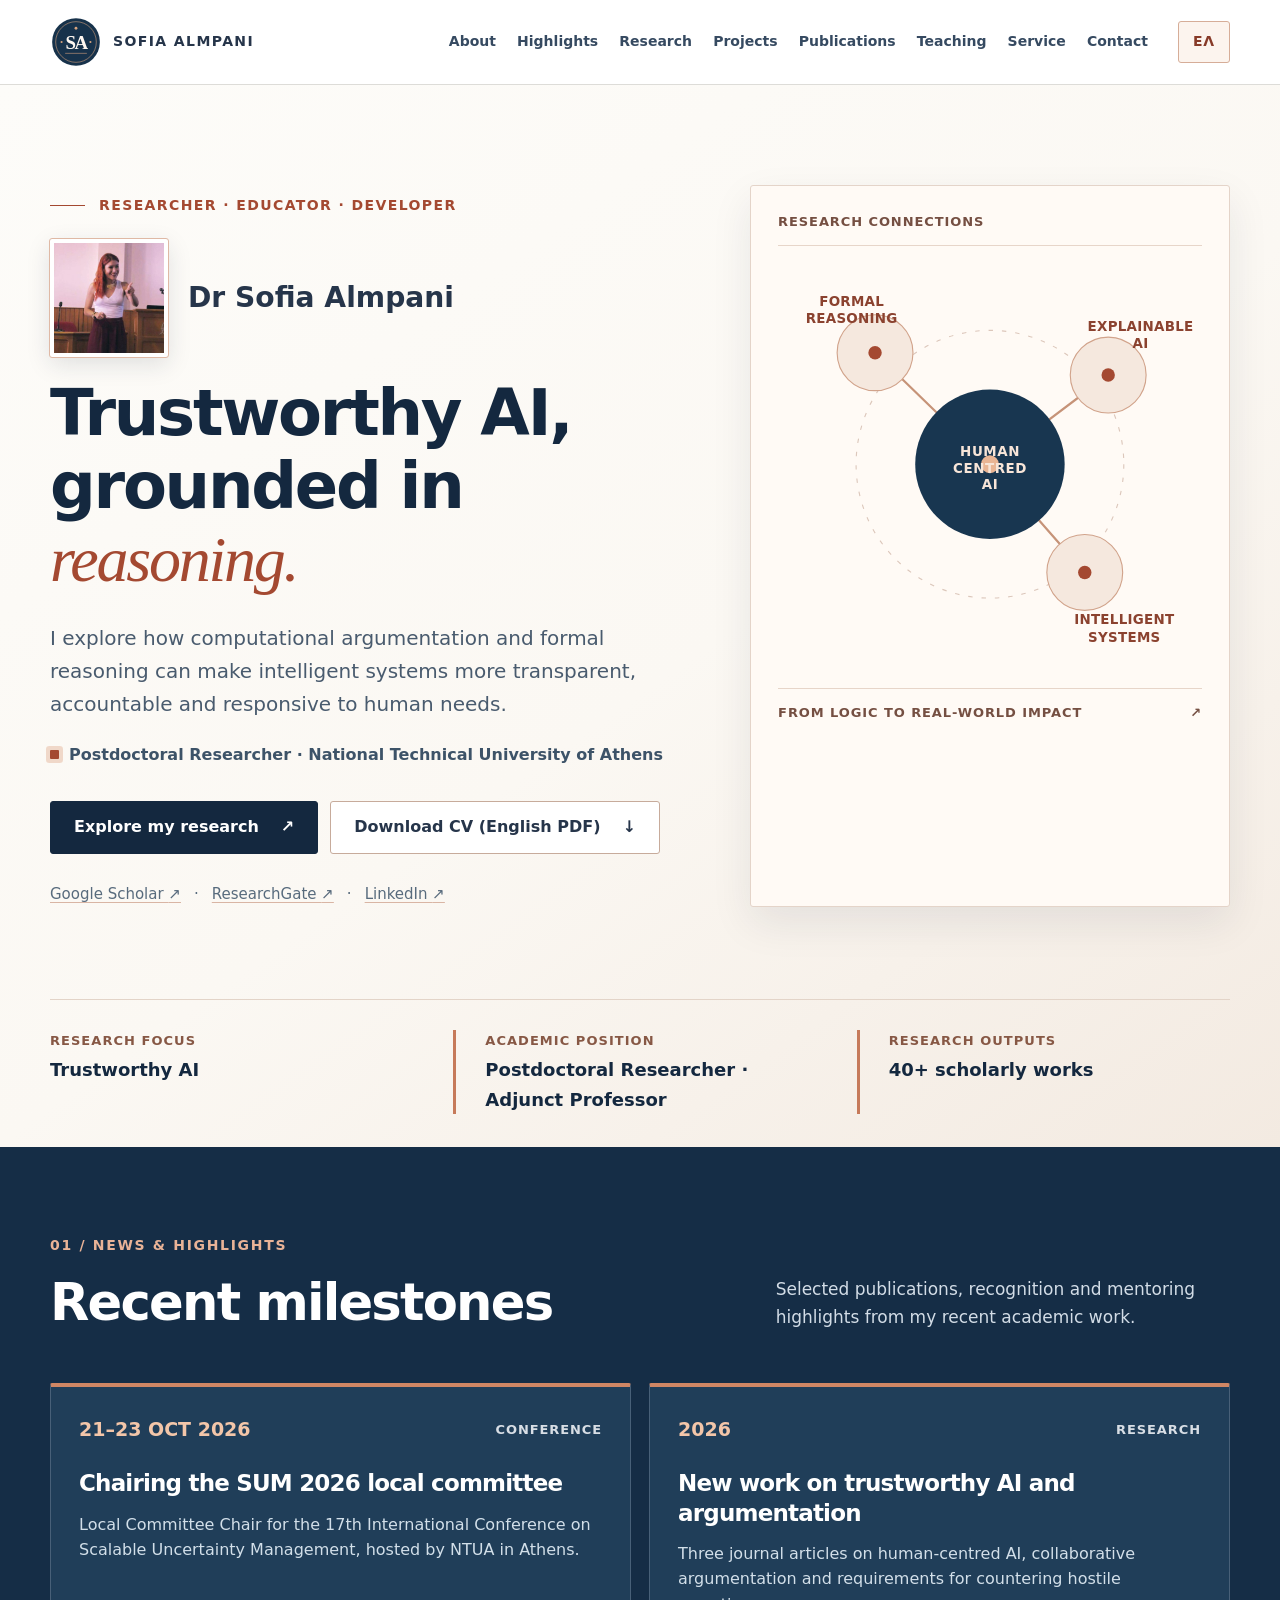
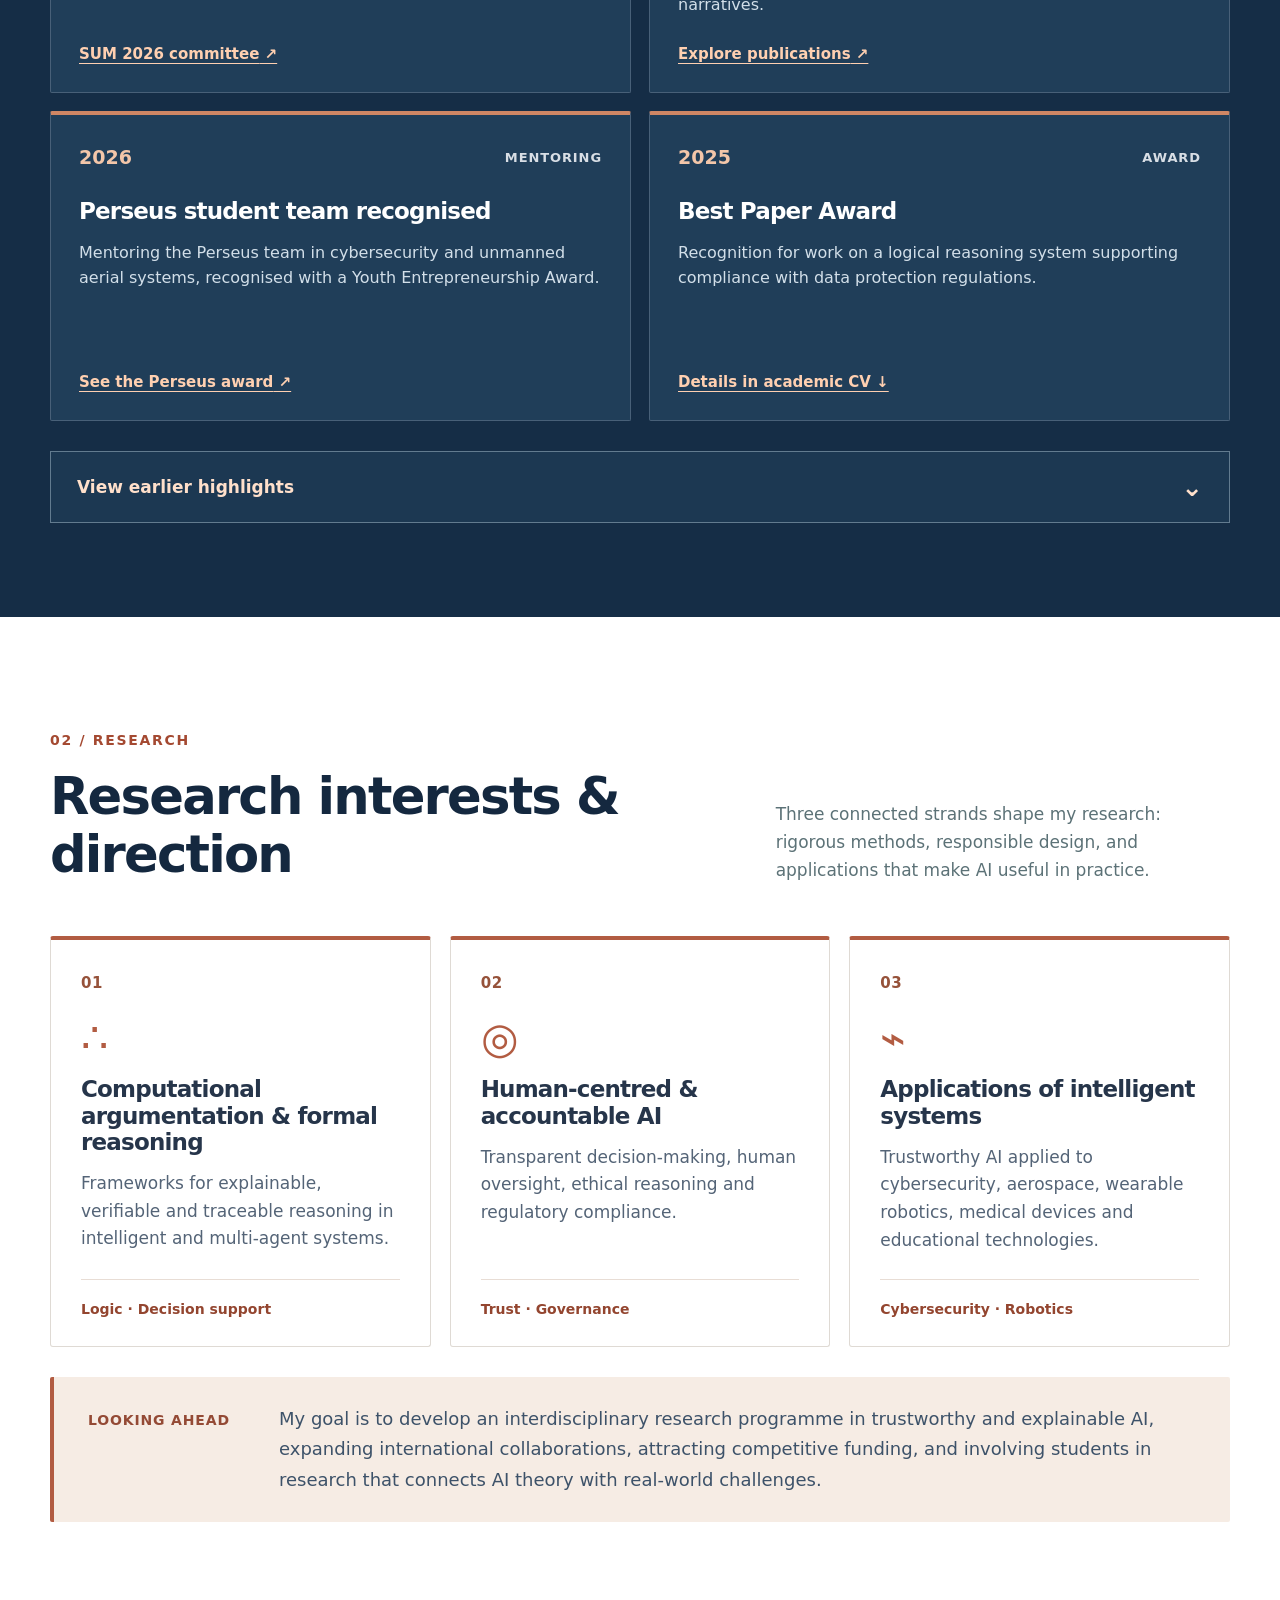
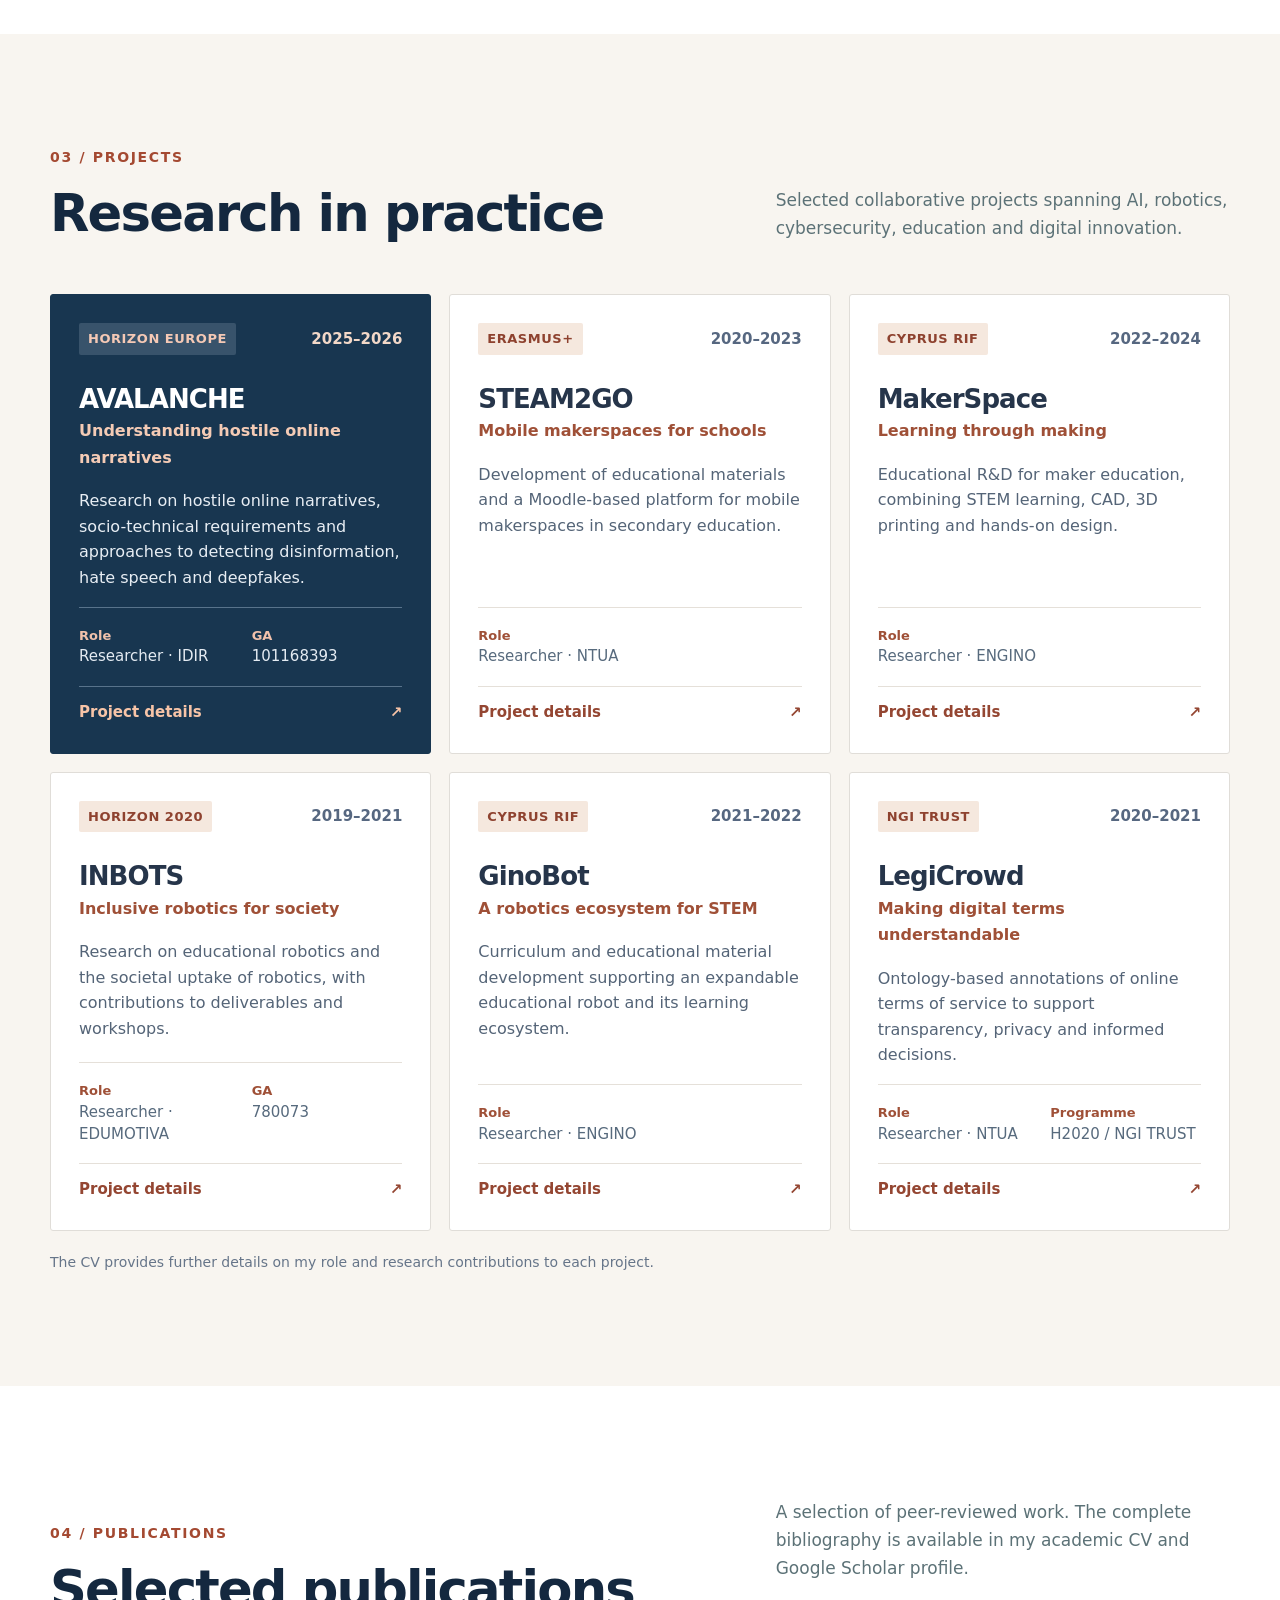
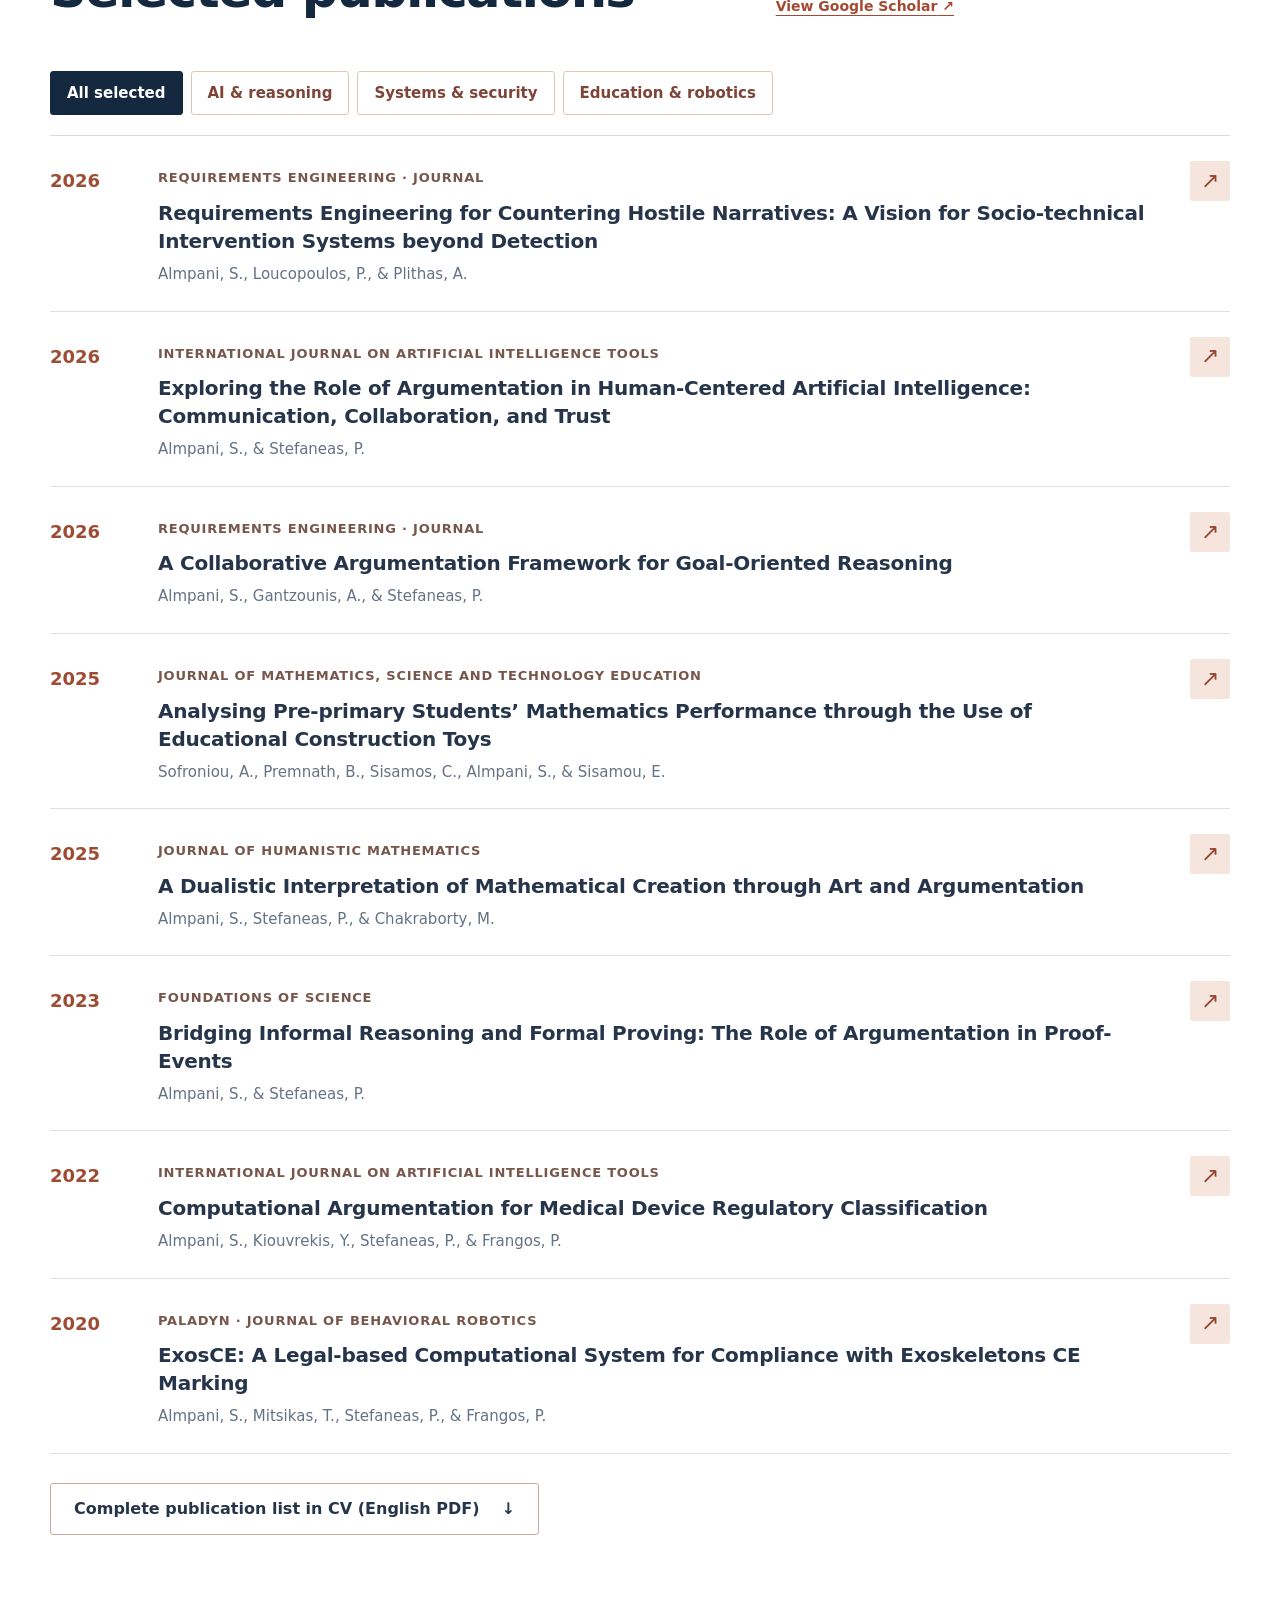
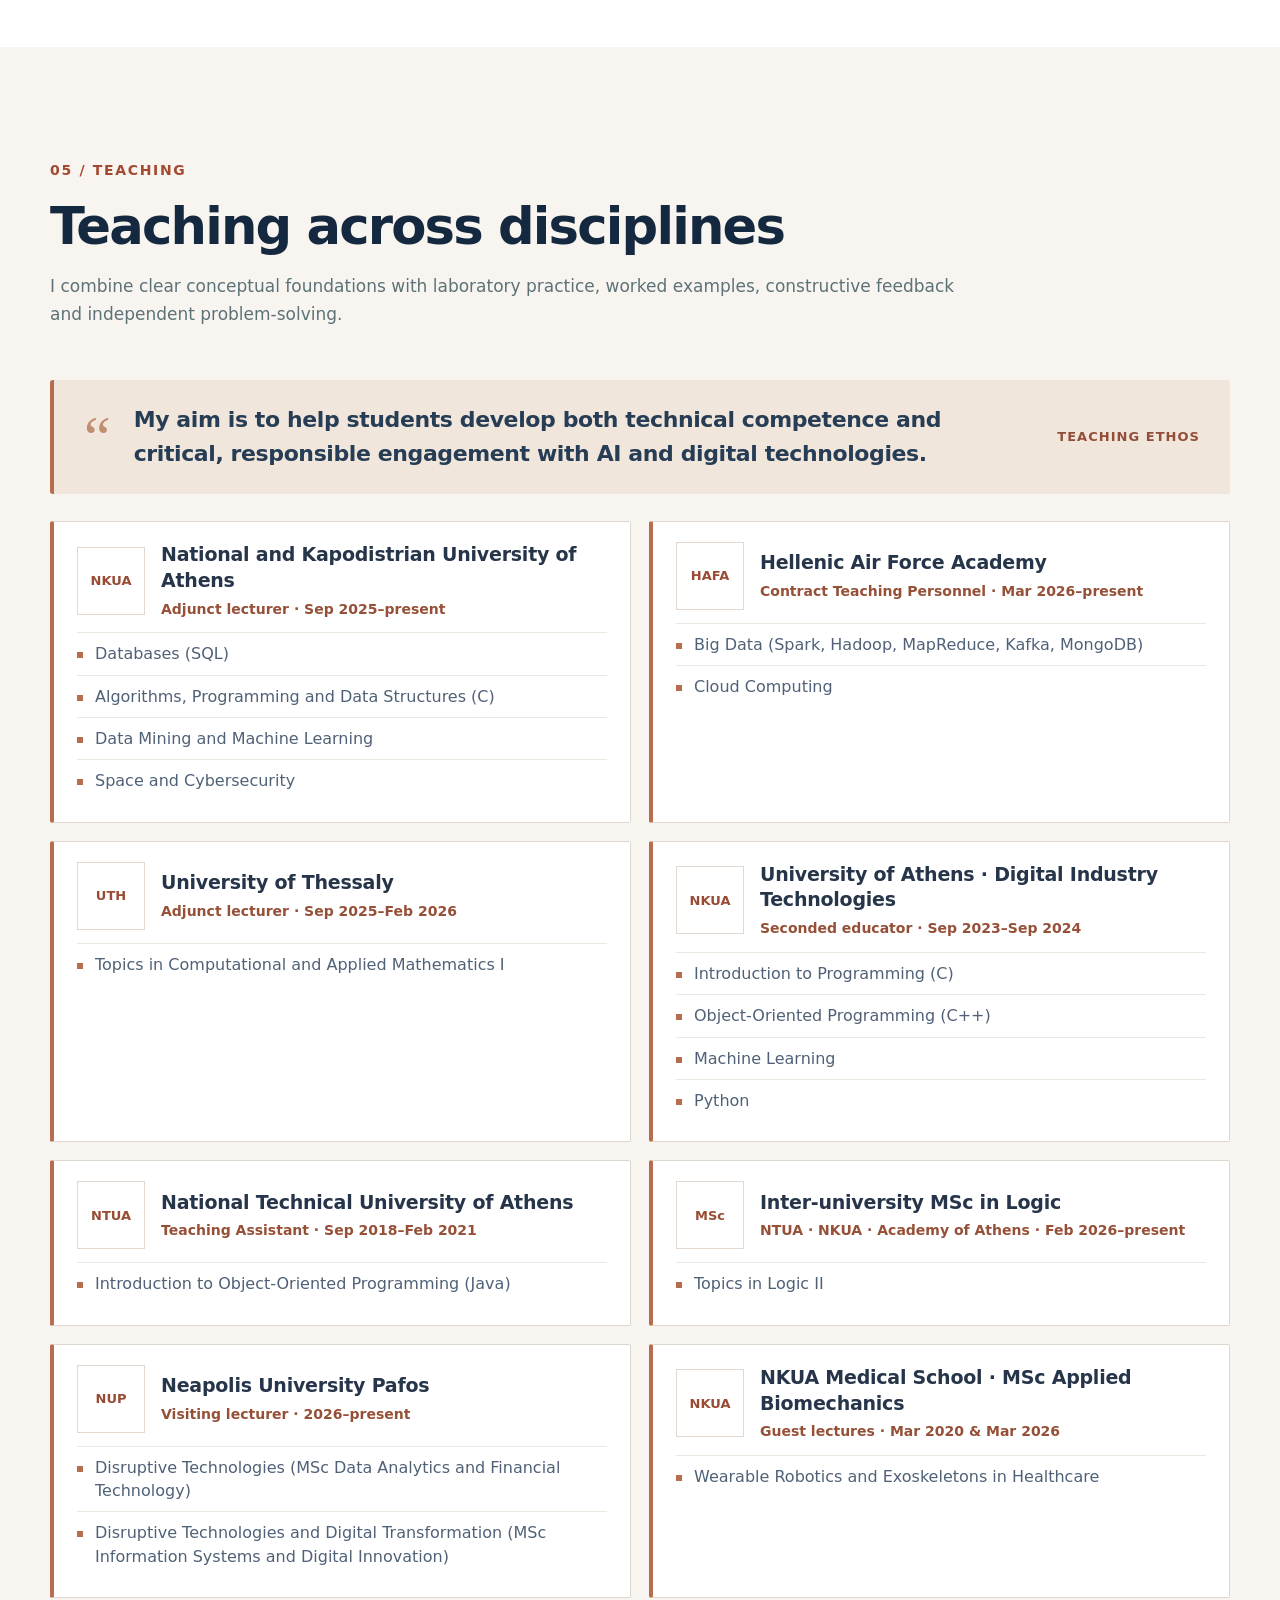
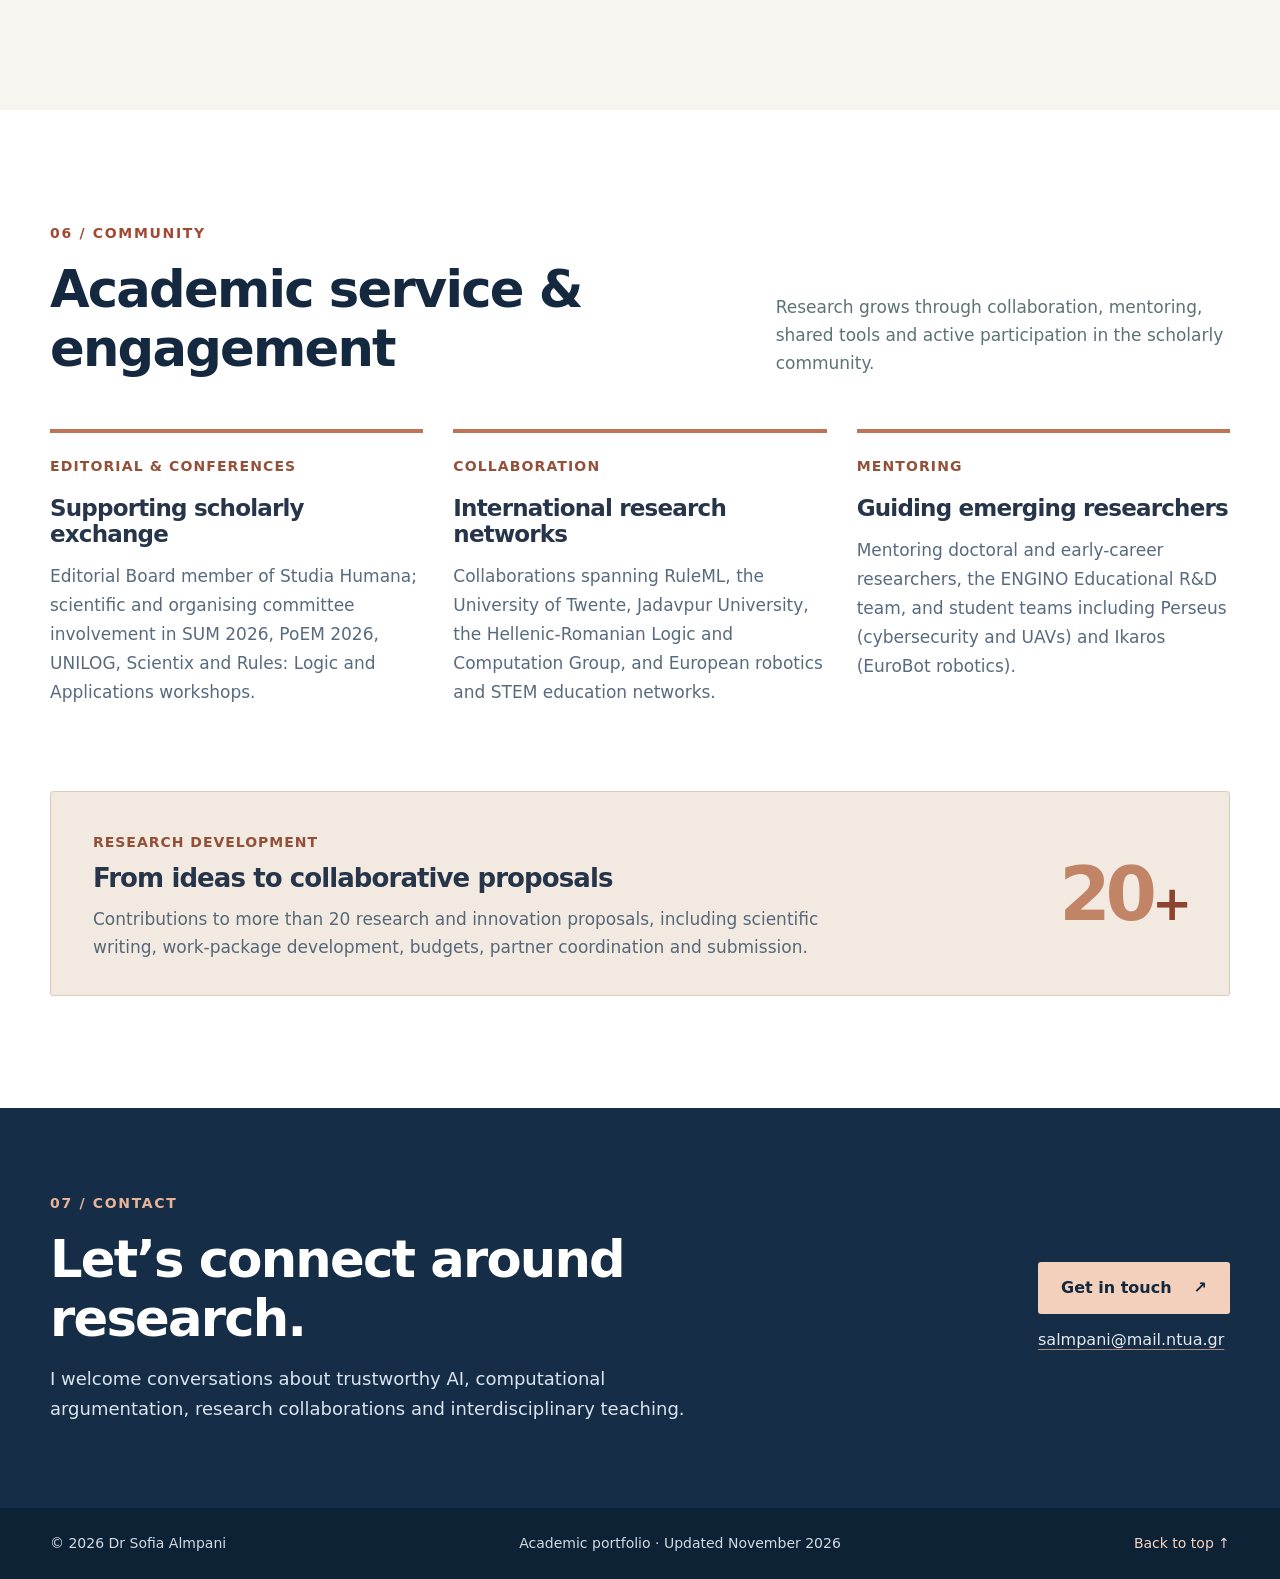
==== commit 3d43d807: "Add files via upload" ====
--- a/index.html
+++ b/index.html
@@ -9,7 +9,7 @@
     <meta property="og:title" content="Dr Sofia Almpani | Trustworthy & Human-Centred AI" />
     <meta property="og:description" content="Research, publications, teaching, academic service and selected projects." />
     <title>Dr Sofia Almpani · Academic Research Portfolio</title>
-    <link rel="icon" href="favicon.svg" type="image/svg+xml" />
+    <link rel="icon" href="academic-seal-mark.svg" type="image/svg+xml" />
     <link rel="stylesheet" href="styles.css" />
     <script src="script.js" defer></script>
   </head>
@@ -20,7 +20,7 @@
     <header class="site-header" id="top">
       <div class="container header-inner">
         <a href="#top" class="brand" aria-label="Sofia Almpani, homepage">
-          <span class="brand-mark">SA<span class="brand-dot">.</span></span>
+          <span class="brand-mark"><img src="academic-seal-mark.svg" alt="" width="52" height="52" /></span>
           <span class="brand-name">SOFIA ALMPANI</span>
         </a>
         <button class="menu-toggle" id="menu-toggle" type="button" aria-expanded="false" aria-controls="site-nav" aria-label="Toggle navigation">
@@ -44,7 +44,7 @@
       <section class="hero section" id="about" aria-labelledby="hero-title">
         <div class="container hero-grid">
           <div class="hero-copy">
-            <div class="eyebrow"><span class="eyebrow-line"></span><span data-i18n="heroEyebrow">RESEARCHER · EDUCATOR · COLLABORATOR</span></div>
+            <div class="eyebrow"><span class="eyebrow-line"></span><span data-i18n="heroEyebrow">RESEARCHER · EDUCATOR · DEVELOPER</span></div>
             <div class="hero-persona">
               <img class="hero-portrait" src="sofia-almpani-photo.jpg" alt="Dr Sofia Almpani presenting at an academic event" width="118" height="118" fetchpriority="high" />
               <p class="hero-name">Dr Sofia Almpani</p>
@@ -66,7 +66,7 @@
           </div>
 
           <aside class="hero-visual" aria-label="Research themes">
-            <div class="visual-topline"><span data-i18n="visualLabel">RESEARCH CONNECTIONS</span><span>01 / 03</span></div>
+            <div class="visual-topline"><span data-i18n="visualLabel">RESEARCH CONNECTIONS</span></div>
             <div class="reasoning-graphic" aria-hidden="true">
               <svg class="network-lines" viewBox="0 0 380 365" preserveAspectRatio="xMidYMid meet">
                 <circle cx="190" cy="184" r="120" fill="none" stroke="#dcc7bb" stroke-width="1" stroke-dasharray="4 8" />
@@ -90,7 +90,7 @@
         </div>
         <div class="container hero-bottom">
           <div><span class="fact-label" data-i18n="factOneLabel">RESEARCH FOCUS</span><strong data-i18n="factOne">Trustworthy AI</strong></div>
-          <div><span class="fact-label" data-i18n="factTwoLabel">ACADEMIC POSITION</span><strong data-i18n="factTwo">Postdoctoral Researcher</strong></div>
+          <div><span class="fact-label" data-i18n="factTwoLabel">ACADEMIC POSITION</span><strong data-i18n="factTwo">Postdoctoral Researcher · Adjunct Professor</strong></div>
           <div><span class="fact-label" data-i18n="factThreeLabel">RESEARCH OUTPUTS</span><strong data-i18n="factThree">40+ scholarly works</strong></div>
         </div>
       </section>
@@ -102,6 +102,12 @@
             <p class="section-intro" data-i18n="highlightsIntro">Selected publications, recognition and mentoring highlights from my recent academic work.</p>
           </div>
           <div class="highlights-grid">
+            <article class="highlight-card">
+              <div class="highlight-meta"><time datetime="2026-10-21">21–23 OCT 2026</time><span data-i18n="highlightSumType">CONFERENCE</span></div>
+              <h3 data-i18n="highlightSumTitle">Chairing the SUM 2026 local committee</h3>
+              <p data-i18n="highlightSumBody">Local Committee Chair for the 17th International Conference on Scalable Uncertainty Management, hosted by NTUA in Athens.</p>
+              <a href="https://sum2026.math.ntua.gr/?page_id=740" target="_blank" rel="noopener noreferrer"><span data-i18n="highlightSumLink">SUM 2026 committee</span><span aria-hidden="true"> ↗</span></a>
+            </article>
             <article class="highlight-card">
               <div class="highlight-meta"><time datetime="2026">2026</time><span data-i18n="highlightOneType">RESEARCH</span></div>
               <h3 data-i18n="highlightOneTitle">New work on trustworthy AI and argumentation</h3>
@@ -112,7 +118,7 @@
               <div class="highlight-meta"><time datetime="2026">2026</time><span data-i18n="highlightTwoType">MENTORING</span></div>
               <h3 data-i18n="highlightTwoTitle">Perseus student team recognised</h3>
               <p data-i18n="highlightTwoBody">Mentoring the Perseus team in cybersecurity and unmanned aerial systems, recognised with a Youth Entrepreneurship Award.</p>
-              <a href="#service"><span data-i18n="highlightMentoring">More on mentoring</span><span aria-hidden="true"> ↗</span></a>
+              <a href="https://www.facebook.com/photo?fbid=986905237796243&amp;set=a.143709362115839" target="_blank" rel="noopener noreferrer"><span data-i18n="highlightMentoring">See the Perseus award</span><span aria-hidden="true"> ↗</span></a>
             </article>
             <article class="highlight-card">
               <div class="highlight-meta"><time datetime="2025">2025</time><span data-i18n="highlightThreeType">AWARD</span></div>
@@ -121,6 +127,26 @@
               <a href="Sofia_Almpani_CV.pdf" download="Sofia_Almpani_CV.pdf" data-cv-download><span data-i18n="highlightDetails">Details in academic CV</span><span aria-hidden="true"> ↓</span></a>
             </article>
           </div>
+          <details class="highlights-archive">
+            <summary><span data-i18n="archiveToggle">View earlier highlights</span><span class="archive-chevron" aria-hidden="true">⌄</span></summary>
+            <div class="archive-grid">
+              <article class="archive-card">
+                <div class="highlight-meta"><time datetime="2024">2024</time><span data-i18n="archiveOneType">RESEARCH</span></div>
+                <h3 data-i18n="archiveOneTitle">Postdoctoral research recognition</h3>
+                <p data-i18n="archiveOneBody">Papakyriakopoulos Research Scholarship at NTUA in Mathematics of Computer Science.</p>
+              </article>
+              <article class="archive-card">
+                <div class="highlight-meta"><time datetime="2022-09">SEP 2022</time><span data-i18n="archiveTwoType">ACADEMIC SERVICE</span></div>
+                <h3 data-i18n="archiveTwoTitle">Scientix conference organisation</h3>
+                <p data-i18n="archiveTwoBody">Organisational committee contribution to the 3rd Panhellenic Scientix Conference in Athens.</p>
+              </article>
+              <article class="archive-card">
+                <div class="highlight-meta"><time datetime="2019">2019</time><span data-i18n="archiveThreeType">INTERNATIONAL EXCHANGE</span></div>
+                <h3 data-i18n="archiveThreeTitle">Research visit to the University of Twente</h3>
+                <p data-i18n="archiveThreeBody">COST Action Wearable Robots scientific mission on ethical, legal and societal aspects of wearable robotics.</p>
+              </article>
+            </div>
+          </details>
         </div>
       </section>
 
@@ -233,7 +259,7 @@
                 <ul class="course-list"><li data-i18n="courseUoaOne">Databases (SQL)</li><li data-i18n="courseUoaTwo">Algorithms, Programming and Data Structures (C)</li><li data-i18n="courseUoaThree">Data Mining and Machine Learning</li><li data-i18n="courseUoaFour">Space and Cybersecurity</li></ul>
               </article>
               <article class="teaching-item">
-                <div class="teaching-institution"><span class="institution-logo"><span class="logo-fallback">HAFA</span><img src="https://3.bp.blogspot.com/-lAikQlAJPxk/U9pasXszAEI/AAAAAAAAW1w/ayTG9P_47X8/s640/si-simaia.jpg" alt="" loading="lazy" referrerpolicy="no-referrer" /></span><div><h3 data-i18n="teachingAir">Hellenic Air Force Academy</h3><p class="timeline-date" data-i18n="teachingAirDate">Contract Teaching Personnel · Mar 2026–present</p></div></div>
+                <div class="teaching-institution"><span class="institution-logo"><span class="logo-fallback">HAFA</span><img src="https://hafa.haf.gr/wp-content/uploads/2017/02/hafa-thumb-260.png" alt="" loading="lazy" referrerpolicy="no-referrer" /></span><div><h3 data-i18n="teachingAir">Hellenic Air Force Academy</h3><p class="timeline-date" data-i18n="teachingAirDate">Contract Teaching Personnel · Mar 2026–present</p></div></div>
                 <ul class="course-list"><li data-i18n="courseAirOne">Big Data (Spark, Hadoop, MapReduce, Kafka, MongoDB)</li><li data-i18n="courseAirTwo">Cloud Computing</li></ul>
               </article>
               <article class="teaching-item">
--- a/styles.css
+++ b/styles.css
@@ -33,8 +33,8 @@
 .site-header { background: rgba(255,255,255,.97); border-bottom: 1px solid var(--line); position: sticky; top: 0; z-index: 50; backdrop-filter: blur(15px); }
 .header-inner { min-height: 84px; display: flex; align-items: center; gap: 27px; }
 .brand { display: inline-flex; align-items: center; gap: 11px; flex-shrink: 0; }
-.brand-mark { display: grid; place-content: center; width: 48px; height: 48px; background: var(--ink-deep); border-radius: 2px; color: white; font-size: 18px; font-weight: 750; letter-spacing: -.055em; }
-.brand-dot { color: #edaa84; }
+.brand-mark { display: grid; place-content: center; width: 52px; height: 52px; flex: 0 0 52px; }
+.brand-mark img { display: block; width: 100%; height: 100%; }
 .brand-name { font-size: 14px; letter-spacing: .1em; font-weight: 760; white-space: nowrap; }
 .site-nav { display: flex; align-items: center; gap: clamp(12px, 1.65vw, 26px); margin-left: auto; }
 .site-nav a { font-size: 14px; font-weight: 650; color: #364a61; transition: color .2s; }
@@ -98,7 +98,7 @@
 .highlights-section .section-index { color: #e9b397; }
 .highlights-section h2 { color: #fff; }
 .highlights-section .section-intro { color: #d2dce6; }
-.highlights-grid { display: grid; grid-template-columns: repeat(3, minmax(0, 1fr)); gap: 18px; }
+.highlights-grid { display: grid; grid-template-columns: repeat(2, minmax(0, 1fr)); gap: 18px; }
 .highlight-card { background: #203e59; border: 1px solid #486078; border-top: 4px solid #cf8664; border-radius: 2px; padding: 27px 28px 25px; display: flex; flex-direction: column; min-height: 310px; }
 .highlight-meta { display: flex; align-items: center; justify-content: space-between; gap: 12px; margin-bottom: 24px; }
 .highlight-meta time { font-size: 19px; color: #f3c6a9; font-weight: 800; }
@@ -107,6 +107,18 @@
 .highlight-card p { font-size: 16px; line-height: 1.58; color: #d2dfe9; margin-bottom: 22px; }
 .highlight-card a { margin-top: auto; color: #ffd0b1; font-size: 15px; font-weight: 750; text-decoration: underline; text-underline-offset: 4px; }
 .highlight-card a:hover { color: #fff; }
+.highlights-archive { margin-top: 30px; border: 1px solid #627b8f; background: #1c3852; }
+.highlights-archive summary { display: flex; justify-content: space-between; align-items: center; gap: 20px; list-style: none; padding: 21px 26px; color: #ffe0cb; font-size: 17px; font-weight: 750; cursor: pointer; }
+.highlights-archive summary::-webkit-details-marker { display: none; }
+.highlights-archive summary:hover { background: #264560; }
+.highlights-archive summary:focus-visible { outline: 3px solid #f3ba98; outline-offset: -4px; }
+.archive-chevron { font-size: 26px; line-height: 1; transition: transform .2s; }
+.highlights-archive[open] .archive-chevron { transform: rotate(180deg); }
+.archive-grid { display: grid; grid-template-columns: repeat(3,minmax(0,1fr)); gap: 16px; padding: 5px 20px 22px; }
+.archive-card { background: #25445f; border-top: 3px solid #d0a486; padding: 23px; }
+.archive-card .highlight-meta { margin-bottom: 17px; }
+.archive-card h3 { font-size: 20px; line-height: 1.3; margin-bottom: 12px; }
+.archive-card p { font-size: 15px; line-height: 1.62; color: #deebf4; margin: 0; }
 
 /* Research */
 .research-grid { display: grid; grid-template-columns: repeat(3,minmax(0,1fr)); gap: 19px; }
@@ -168,12 +180,14 @@
 
 /* Teaching */
 .teaching-section { background: var(--soft); }
-.teaching-layout { display: grid; grid-template-columns: .67fr 1fr; gap: clamp(30px, 7vw, 100px); align-items: start; }
-.teaching-quote { border-radius: 3px; background: #f1e6db; padding: 36px; position: relative; border-left: 4px solid #b86b4d; }
-.quote-symbol { font-family: Georgia,serif; line-height: 1; font-size: 72px; display: block; color: #c18e70; margin-bottom: 5px; }
-.teaching-quote p { font-size: clamp(21px, 2vw, 28px); line-height: 1.5; font-weight: 610; letter-spacing: -.018em; color: #263d55; margin-bottom: 29px; }
-.quote-caption { font-size: 14px; letter-spacing: .08em; color: #924e39; font-weight: 810; }
-.teaching-timeline { display: grid; gap: 16px; }
+.teaching-section .section-heading-row { grid-template-columns: 1fr; gap: 16px; }
+.teaching-section .section-intro { max-width: 940px; }
+.teaching-layout { display: block; }
+.teaching-quote { display: flex; align-items: center; gap: 23px; border-radius: 3px; background: #f1e6db; padding: 23px 30px; margin-bottom: 27px; border-left: 4px solid #b86b4d; }
+.quote-symbol { font-family: Georgia,serif; line-height: .8; font-size: 60px; display: block; color: #c18e70; flex: 0 0 auto; }
+.teaching-quote p { font-size: clamp(18px, 1.75vw, 22px); line-height: 1.55; font-weight: 610; letter-spacing: -.018em; color: #263d55; margin: 0; flex: 1; }
+.quote-caption { font-size: 13px; letter-spacing: .08em; color: #924e39; font-weight: 810; flex: 0 0 150px; text-align: right; }
+.teaching-timeline { display: grid; grid-template-columns: repeat(2,minmax(0,1fr)); align-items: stretch; gap: 18px; }
 .teaching-item { padding: 20px 23px; background: #fff; border: 1px solid #ddd7cf; border-left: 4px solid #b96d4f; border-radius: 2px; }
 .teaching-institution { display: flex; align-items: center; gap: 16px; margin-bottom: 13px; }
 .teaching-institution > div { min-width: 0; }
@@ -240,20 +254,22 @@
   .section-intro { max-width: 620px; }
   .highlights-grid { grid-template-columns: 1fr; }
   .highlight-card { min-height: 0; }
+  .archive-grid { grid-template-columns: 1fr; }
   .research-grid, .service-grid { grid-template-columns: 1fr; }
   .research-card { min-height: 0; padding: 29px; }
   .research-icon { margin-top: 15px; }
   .research-vision { grid-template-columns: 1fr; gap: 8px; }
   .projects-grid { grid-template-columns: repeat(2,minmax(0,1fr)); }
-  .teaching-layout { grid-template-columns: 1fr; }
-  .teaching-quote { max-width: 620px; }
+  .teaching-timeline { grid-template-columns: 1fr; }
+  .teaching-quote { flex-wrap: wrap; }
+  .quote-caption { flex-basis: 100%; text-align: left; padding-left: 65px; }
   .contact-layout { grid-template-columns: 1fr; gap: 26px; }
 }
 @media (max-width: 590px) {
   body { font-size: 17px; }
   .container { width: min(calc(100% - 36px), var(--page-width)); }
   .brand-name { display: inline; font-size: 13px; }
-  .brand-mark { width: 42px; height: 42px; font-size: 15px; }
+  .brand-mark { width: 42px; height: 42px; flex-basis: 42px; }
   .header-inner { gap: 12px; }
   .hero { padding-top: 56px; }
   h1 { font-size: clamp(42px, 11vw, 59px); }
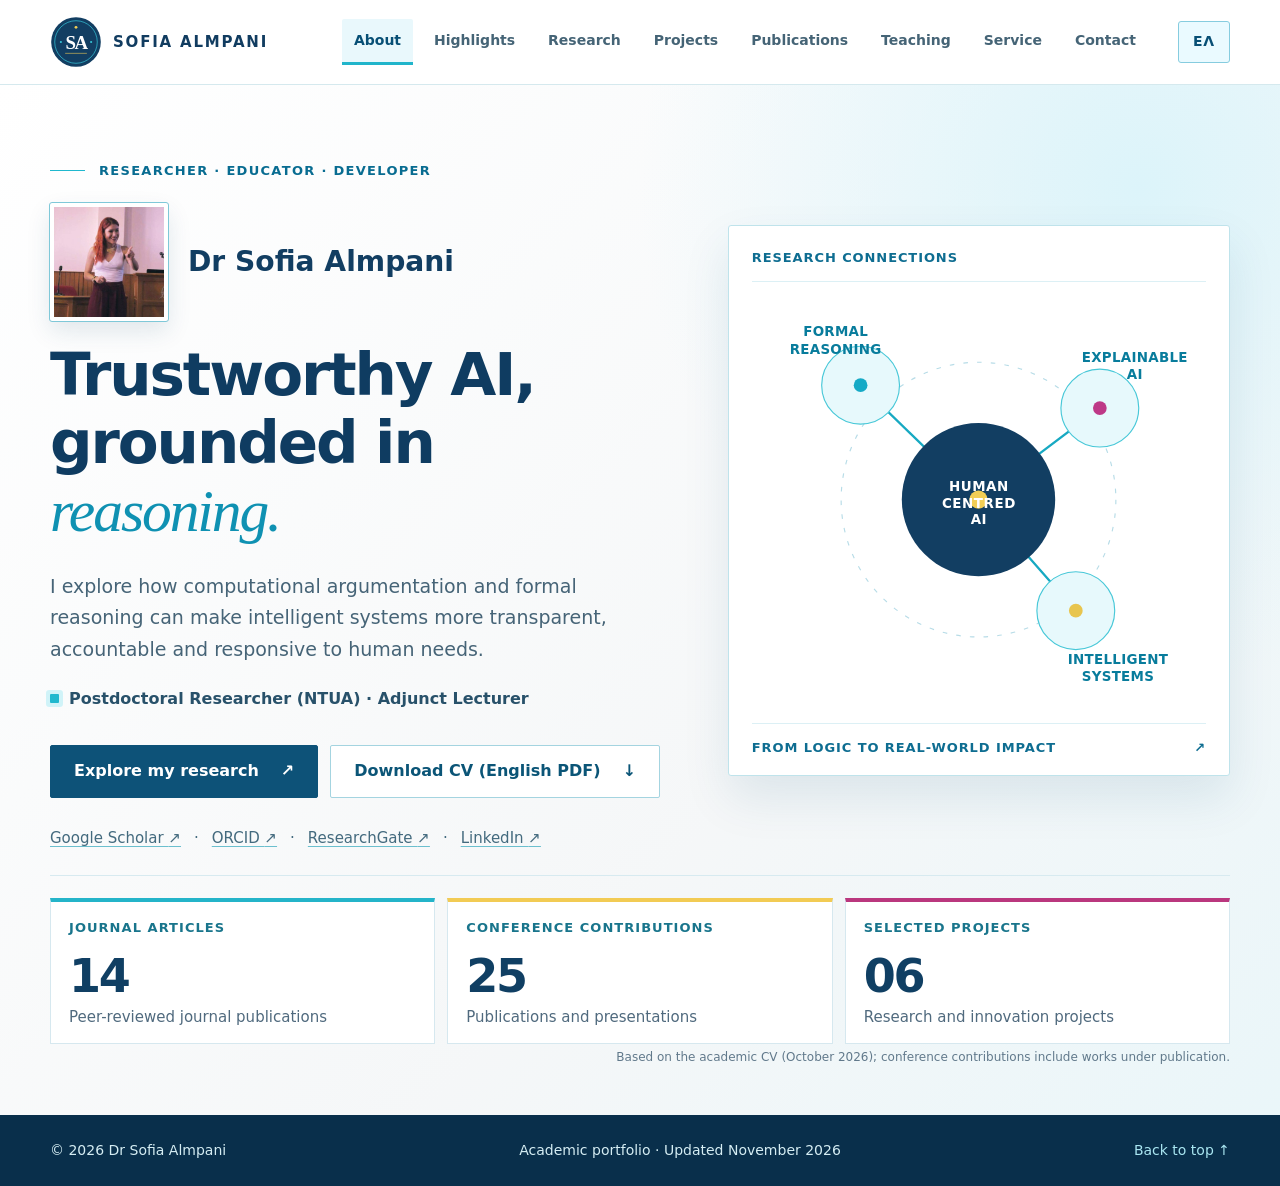
==== commit cf6cd5db: "Add files via upload" ====
--- a/index.html
+++ b/index.html
@@ -3,7 +3,7 @@
   <head>
     <meta charset="utf-8" />
     <meta name="viewport" content="width=device-width, initial-scale=1" />
-    <meta name="theme-color" content="#14283f" />
+    <meta name="theme-color" content="#f5f7f8" />
     <meta name="description" content="Academic website of Dr Sofia Almpani — research in trustworthy and human-centred AI, computational argumentation, formal reasoning, and intelligent systems." />
     <meta property="og:type" content="website" />
     <meta property="og:title" content="Dr Sofia Almpani | Trustworthy & Human-Centred AI" />
@@ -11,15 +11,44 @@
     <title>Dr Sofia Almpani · Academic Research Portfolio</title>
     <link rel="icon" href="academic-seal-mark.svg" type="image/svg+xml" />
     <link rel="stylesheet" href="styles.css" />
+    <link rel="stylesheet" href="theme-v5.css" />
+    <link rel="stylesheet" href="theme-v6.css" />
+    <link rel="stylesheet" href="theme-v7.css" />
+    <link rel="stylesheet" href="theme-v8.css" />
+    <script type="application/ld+json">
+      {
+        "@context": "https://schema.org",
+        "@type": "Person",
+        "name": "Sofia Almpani",
+        "honorificPrefix": "Dr",
+        "jobTitle": ["Postdoctoral Researcher", "Adjunct Lecturer"],
+        "affiliation": {
+          "@type": "CollegeOrUniversity",
+          "name": "National Technical University of Athens"
+        },
+        "knowsAbout": [
+          "Trustworthy Artificial Intelligence",
+          "Computational Argumentation",
+          "Formal Reasoning",
+          "Human-Centered AI"
+        ],
+        "sameAs": [
+          "https://orcid.org/0000-0003-4823-479X",
+          "https://scholar.google.gr/citations?hl=en&user=rC9Hv_AAAAAJ",
+          "https://www.researchgate.net/profile/Sofia-Almpani",
+          "https://www.linkedin.com/in/sofia-almpani/"
+        ]
+      }
+    </script>
     <script src="script.js" defer></script>
   </head>
   <body>
-    <a class="skip-link" href="#main">Skip to content</a>
+    <a class="skip-link" href="#main" data-i18n="skipContent">Skip to content</a>
     <div class="reading-progress" aria-hidden="true"><span id="reading-bar"></span></div>
 
     <header class="site-header" id="top">
       <div class="container header-inner">
-        <a href="#top" class="brand" aria-label="Sofia Almpani, homepage">
+        <a href="#about" class="brand" aria-label="Sofia Almpani, homepage">
           <span class="brand-mark"><img src="academic-seal-mark.svg" alt="" width="52" height="52" /></span>
           <span class="brand-name">SOFIA ALMPANI</span>
         </a>
@@ -51,13 +80,15 @@
             </div>
             <h1 id="hero-title" data-i18n="heroTitle">Trustworthy AI, grounded in <em>reasoning.</em></h1>
             <p class="hero-description" data-i18n="heroDescription">I explore how computational argumentation and formal reasoning can make intelligent systems more transparent, accountable and responsive to human needs.</p>
-            <p class="hero-affiliation"><span class="affiliation-pulse"></span><span data-i18n="heroAffiliation">Postdoctoral Researcher · National Technical University of Athens</span></p>
+            <p class="hero-affiliation"><span class="affiliation-pulse"></span><span data-i18n="heroAffiliation">Postdoctoral Researcher (NTUA) · Adjunct Lecturer</span></p>
             <div class="hero-actions">
               <a class="btn btn-primary" href="#research"><span data-i18n="exploreResearch">Explore my research</span><span aria-hidden="true">↗</span></a>
               <a class="btn btn-outline" href="Sofia_Almpani_CV.pdf" download="Sofia_Almpani_CV.pdf" data-cv-download><span data-i18n="downloadCv">Download CV (English PDF)</span><span aria-hidden="true">↓</span></a>
             </div>
             <div class="hero-social" aria-label="Academic profiles">
               <a href="https://scholar.google.gr/citations?hl=en&amp;user=rC9Hv_AAAAAJ" target="_blank" rel="noopener noreferrer">Google Scholar <span aria-hidden="true">↗</span></a>
+              <span aria-hidden="true">·</span>
+              <a href="https://orcid.org/0000-0003-4823-479X" target="_blank" rel="me noopener noreferrer" aria-label="ORCID profile, 0000-0003-4823-479X">ORCID <span aria-hidden="true">↗</span></a>
               <span aria-hidden="true">·</span>
               <a href="https://www.researchgate.net/profile/Sofia-Almpani" target="_blank" rel="noopener noreferrer">ResearchGate <span aria-hidden="true">↗</span></a>
               <span aria-hidden="true">·</span>
@@ -69,16 +100,16 @@
             <div class="visual-topline"><span data-i18n="visualLabel">RESEARCH CONNECTIONS</span></div>
             <div class="reasoning-graphic" aria-hidden="true">
               <svg class="network-lines" viewBox="0 0 380 365" preserveAspectRatio="xMidYMid meet">
-                <circle cx="190" cy="184" r="120" fill="none" stroke="#dcc7bb" stroke-width="1" stroke-dasharray="4 8" />
-                <path d="M190 184 L87 84 M190 184 L296 104 M190 184 L275 281" stroke="#c69378" stroke-width="2" fill="none" />
-                <circle cx="190" cy="184" r="67" fill="#183650" />
-                <circle cx="87" cy="84" r="34" fill="#f5e8de" stroke="#d1a38b" />
-                <circle cx="296" cy="104" r="34" fill="#f5e8de" stroke="#d1a38b" />
-                <circle cx="275" cy="281" r="34" fill="#f5e8de" stroke="#d1a38b" />
-                <circle cx="190" cy="184" r="8" fill="#e9b594" />
-                <circle cx="87" cy="84" r="6" fill="#a44931" />
-                <circle cx="296" cy="104" r="6" fill="#a44931" />
-                <circle cx="275" cy="281" r="6" fill="#a44931" />
+                <circle cx="190" cy="184" r="120" fill="none" stroke="#b7dce7" stroke-width="1" stroke-dasharray="4 8" />
+                <path d="M190 184 L87 84 M190 184 L296 104 M190 184 L275 281" stroke="#17a9c2" stroke-width="2" fill="none" />
+                <circle cx="190" cy="184" r="67" fill="#123e62" />
+                <circle cx="87" cy="84" r="34" fill="#e7f9fc" stroke="#48c8d8" />
+                <circle cx="296" cy="104" r="34" fill="#e7f9fc" stroke="#48c8d8" />
+                <circle cx="275" cy="281" r="34" fill="#e7f9fc" stroke="#48c8d8" />
+                <circle cx="190" cy="184" r="8" fill="#f2ce55" />
+                <circle cx="87" cy="84" r="6" fill="#16aac6" />
+                <circle cx="296" cy="104" r="6" fill="#be3987" />
+                <circle cx="275" cy="281" r="6" fill="#e8c54e" />
               </svg>
               <span class="orbit-label label-top-left" data-i18n="orbitFormal">FORMAL<br />REASONING</span>
               <span class="orbit-label label-top-right" data-i18n="orbitExplain">EXPLAINABLE<br />AI</span>
@@ -88,11 +119,12 @@
             <div class="visual-footer"><span data-i18n="visualFoot">FROM LOGIC TO REAL-WORLD IMPACT</span><span aria-hidden="true">↗</span></div>
           </aside>
         </div>
-        <div class="container hero-bottom">
-          <div><span class="fact-label" data-i18n="factOneLabel">RESEARCH FOCUS</span><strong data-i18n="factOne">Trustworthy AI</strong></div>
-          <div><span class="fact-label" data-i18n="factTwoLabel">ACADEMIC POSITION</span><strong data-i18n="factTwo">Postdoctoral Researcher · Adjunct Professor</strong></div>
-          <div><span class="fact-label" data-i18n="factThreeLabel">RESEARCH OUTPUTS</span><strong data-i18n="factThree">40+ scholarly works</strong></div>
-        </div>
+        <div class="container hero-bottom" aria-label="Academic work at a glance">
+          <div><span class="fact-label" data-i18n="factOneLabel">JOURNAL ARTICLES</span><strong class="stat-number">14</strong><span class="stat-description" data-i18n="factOne">Peer-reviewed journal publications</span></div>
+          <div><span class="fact-label" data-i18n="factTwoLabel">CONFERENCE CONTRIBUTIONS</span><strong class="stat-number">25</strong><span class="stat-description" data-i18n="factTwo">Publications and presentations</span></div>
+          <div><span class="fact-label" data-i18n="factThreeLabel">SELECTED PROJECTS</span><strong class="stat-number">06</strong><span class="stat-description" data-i18n="factThree">Research and innovation projects</span></div>
+        </div>
+        <p class="container stat-source" data-i18n="statSource">Based on the academic CV (October 2026); conference contributions include works under publication.</p>
       </section>
 
       <section class="section highlights-section" id="highlights" aria-labelledby="highlights-title">
@@ -101,31 +133,46 @@
             <div><p class="section-index">01 / NEWS &amp; HIGHLIGHTS</p><h2 id="highlights-title" data-i18n="highlightsTitle">Recent milestones</h2></div>
             <p class="section-intro" data-i18n="highlightsIntro">Selected publications, recognition and mentoring highlights from my recent academic work.</p>
           </div>
-          <div class="highlights-grid">
-            <article class="highlight-card">
+          <div class="news-carousel" id="highlights-carousel" role="region" aria-roledescription="carousel" aria-label="News and highlights">
+          <div class="highlights-grid" aria-live="polite" aria-atomic="true">
+            <article class="highlight-card highlight-feature">
               <div class="highlight-meta"><time datetime="2026-10-21">21–23 OCT 2026</time><span data-i18n="highlightSumType">CONFERENCE</span></div>
               <h3 data-i18n="highlightSumTitle">Chairing the SUM 2026 local committee</h3>
               <p data-i18n="highlightSumBody">Local Committee Chair for the 17th International Conference on Scalable Uncertainty Management, hosted by NTUA in Athens.</p>
               <a href="https://sum2026.math.ntua.gr/?page_id=740" target="_blank" rel="noopener noreferrer"><span data-i18n="highlightSumLink">SUM 2026 committee</span><span aria-hidden="true"> ↗</span></a>
             </article>
-            <article class="highlight-card">
+            <article class="highlight-card highlight-story">
               <div class="highlight-meta"><time datetime="2026">2026</time><span data-i18n="highlightOneType">RESEARCH</span></div>
               <h3 data-i18n="highlightOneTitle">New work on trustworthy AI and argumentation</h3>
               <p data-i18n="highlightOneBody">Three journal articles on human-centred AI, collaborative argumentation and requirements for countering hostile narratives.</p>
               <a href="#publications"><span data-i18n="highlightRead">Explore publications</span><span aria-hidden="true"> ↗</span></a>
             </article>
-            <article class="highlight-card">
+            <article class="highlight-card highlight-story">
               <div class="highlight-meta"><time datetime="2026">2026</time><span data-i18n="highlightTwoType">MENTORING</span></div>
               <h3 data-i18n="highlightTwoTitle">Perseus student team recognised</h3>
               <p data-i18n="highlightTwoBody">Mentoring the Perseus team in cybersecurity and unmanned aerial systems, recognised with a Youth Entrepreneurship Award.</p>
               <a href="https://www.facebook.com/photo?fbid=986905237796243&amp;set=a.143709362115839" target="_blank" rel="noopener noreferrer"><span data-i18n="highlightMentoring">See the Perseus award</span><span aria-hidden="true"> ↗</span></a>
             </article>
-            <article class="highlight-card">
+            <article class="highlight-card highlight-story">
               <div class="highlight-meta"><time datetime="2025">2025</time><span data-i18n="highlightThreeType">AWARD</span></div>
               <h3 data-i18n="highlightThreeTitle">Best Paper Award</h3>
               <p data-i18n="highlightThreeBody">Recognition for work on a logical reasoning system supporting compliance with data protection regulations.</p>
               <a href="Sofia_Almpani_CV.pdf" download="Sofia_Almpani_CV.pdf" data-cv-download><span data-i18n="highlightDetails">Details in academic CV</span><span aria-hidden="true"> ↓</span></a>
             </article>
+          </div>
+          <div class="carousel-controls">
+            <div class="carousel-position" aria-label="Current highlight"><span id="highlight-current">01</span><span aria-hidden="true"> / </span><span id="highlight-total">04</span></div>
+            <div class="carousel-dots" id="highlight-dots" role="group" aria-label="Choose a highlight">
+              <button class="carousel-dot" type="button" data-slide="0" aria-label="Highlight 1" aria-current="true"></button>
+              <button class="carousel-dot" type="button" data-slide="1" aria-label="Highlight 2"></button>
+              <button class="carousel-dot" type="button" data-slide="2" aria-label="Highlight 3"></button>
+              <button class="carousel-dot" type="button" data-slide="3" aria-label="Highlight 4"></button>
+            </div>
+            <div class="carousel-arrows">
+              <button class="carousel-arrow" id="highlight-prev" type="button" aria-label="Previous highlight"><span aria-hidden="true">←</span><span data-i18n="carouselPrevious">Previous</span></button>
+              <button class="carousel-arrow" id="highlight-next" type="button" aria-label="Next highlight"><span data-i18n="carouselNext">Next</span><span aria-hidden="true">→</span></button>
+            </div>
+          </div>
           </div>
           <details class="highlights-archive">
             <summary><span data-i18n="archiveToggle">View earlier highlights</span><span class="archive-chevron" aria-hidden="true">⌄</span></summary>
@@ -234,10 +281,11 @@
             <button type="button" class="filter-btn" data-filter="systems" aria-pressed="false" data-i18n="filterSystems">Systems & security</button>
             <button type="button" class="filter-btn" data-filter="education" aria-pressed="false" data-i18n="filterEducation">Education & robotics</button>
           </div>
+          <p class="visually-hidden" id="publication-filter-status" role="status" aria-live="polite"></p>
           <div class="publication-list">
-            <article class="publication" data-category="systems"><div class="pub-year">2026</div><div><span class="pub-type">REQUIREMENTS ENGINEERING · JOURNAL</span><h3>Requirements Engineering for Countering Hostile Narratives: A Vision for Socio-technical Intervention Systems beyond Detection</h3><p>Almpani, S., Loucopoulos, P., &amp; Plithas, A.</p></div><a href="https://doi.org/10.1007/s00766-026-00473-w" target="_blank" rel="noopener noreferrer" aria-label="Open publication DOI">↗</a></article>
-            <article class="publication" data-category="reasoning"><div class="pub-year">2026</div><div><span class="pub-type">INTERNATIONAL JOURNAL ON ARTIFICIAL INTELLIGENCE TOOLS</span><h3>Exploring the Role of Argumentation in Human-Centered Artificial Intelligence: Communication, Collaboration, and Trust</h3><p>Almpani, S., &amp; Stefaneas, P.</p></div><a href="https://doi.org/10.1142/S0218213026500144" target="_blank" rel="noopener noreferrer" aria-label="Open publication DOI">↗</a></article>
-            <article class="publication" data-category="reasoning"><div class="pub-year">2026</div><div><span class="pub-type">REQUIREMENTS ENGINEERING · JOURNAL</span><h3>A Collaborative Argumentation Framework for Goal-Oriented Reasoning</h3><p>Almpani, S., Gantzounis, A., &amp; Stefaneas, P.</p></div><a href="https://doi.org/10.1007/s00766-026-00461-0" target="_blank" rel="noopener noreferrer" aria-label="Open publication DOI">↗</a></article>
+            <article class="publication publication-featured" data-category="systems"><div class="pub-year">2026</div><div><span class="pub-type">REQUIREMENTS ENGINEERING · JOURNAL</span><h3>Requirements Engineering for Countering Hostile Narratives: A Vision for Socio-technical Intervention Systems beyond Detection</h3><p>Almpani, S., Loucopoulos, P., &amp; Plithas, A.</p><p class="publication-insight"><strong data-i18n="contributionLabel">Research contribution</strong><span data-i18n="impactNarratives">Outlines requirements for context-aware, accountable interventions against hostile online narratives beyond content detection.</span></p></div><a href="https://doi.org/10.1007/s00766-026-00473-w" target="_blank" rel="noopener noreferrer" aria-label="Open publication DOI">↗</a></article>
+            <article class="publication publication-featured" data-category="reasoning"><div class="pub-year">2026</div><div><span class="pub-type">INTERNATIONAL JOURNAL ON ARTIFICIAL INTELLIGENCE TOOLS</span><h3>Exploring the Role of Argumentation in Human-Centered Artificial Intelligence: Communication, Collaboration, and Trust</h3><p>Almpani, S., &amp; Stefaneas, P.</p><p class="publication-insight"><strong data-i18n="contributionLabel">Research contribution</strong><span data-i18n="impactHumanAi">Connects argumentation with communication and trust in human–AI collaboration, introducing a formal reasoning framework.</span></p></div><a href="https://doi.org/10.1142/S0218213026500144" target="_blank" rel="noopener noreferrer" aria-label="Open publication DOI">↗</a></article>
+            <article class="publication publication-featured" data-category="reasoning"><div class="pub-year">2026</div><div><span class="pub-type">REQUIREMENTS ENGINEERING · JOURNAL</span><h3>A Collaborative Argumentation Framework for Goal-Oriented Reasoning</h3><p>Almpani, S., Gantzounis, A., &amp; Stefaneas, P.</p><p class="publication-insight"><strong data-i18n="contributionLabel">Research contribution</strong><span data-i18n="impactCollaborative">Integrates individual and collective reasoning in APEC–PS to make collaborative, goal-oriented decisions traceable.</span></p></div><a href="https://doi.org/10.1007/s00766-026-00461-0" target="_blank" rel="noopener noreferrer" aria-label="Open publication DOI">↗</a></article>
             <article class="publication" data-category="education"><div class="pub-year">2025</div><div><span class="pub-type">JOURNAL OF MATHEMATICS, SCIENCE AND TECHNOLOGY EDUCATION</span><h3>Analysing Pre-primary Students’ Mathematics Performance through the Use of Educational Construction Toys</h3><p>Sofroniou, A., Premnath, B., Sisamos, C., Almpani, S., &amp; Sisamou, E.</p></div><a href="https://doi.org/10.12973/jmste.2.1.19" target="_blank" rel="noopener noreferrer" aria-label="Open publication DOI">↗</a></article>
             <article class="publication" data-category="reasoning"><div class="pub-year">2025</div><div><span class="pub-type">JOURNAL OF HUMANISTIC MATHEMATICS</span><h3>A Dualistic Interpretation of Mathematical Creation through Art and Argumentation</h3><p>Almpani, S., Stefaneas, P., &amp; Chakraborty, M.</p></div><a href="https://scholarship.claremont.edu/jhm/vol15/iss2/11" target="_blank" rel="noopener noreferrer" aria-label="Open publication">↗</a></article>
             <article class="publication" data-category="reasoning"><div class="pub-year">2023</div><div><span class="pub-type">FOUNDATIONS OF SCIENCE</span><h3>Bridging Informal Reasoning and Formal Proving: The Role of Argumentation in Proof-Events</h3><p>Almpani, S., &amp; Stefaneas, P.</p></div><a href="https://doi.org/10.1007/s10699-023-09926-9" target="_blank" rel="noopener noreferrer" aria-label="Open publication DOI">↗</a></article>
@@ -308,6 +356,6 @@
       </section>
     </main>
 
-    <footer class="site-footer"><div class="container footer-layout"><span>© 2026 Dr Sofia Almpani</span><span data-i18n="footerUpdated">Academic portfolio · Updated November 2026</span><a href="#top" data-i18n="backTop">Back to top ↑</a></div></footer>
+    <footer class="site-footer"><div class="container footer-layout"><span>© 2026 Dr Sofia Almpani</span><span data-i18n="footerUpdated">Academic portfolio · Updated November 2026</span><a href="#about" data-i18n="backTop">Back to top ↑</a></div></footer>
   </body>
 </html>
--- a/theme-v5.css
+++ b/theme-v5.css
@@ -0,0 +1,209 @@
+/* Academic Portfolio v5 — White Smoke, Blue & Cyan.
+   Yellow and fuchsia are restrained editorial accents. */
+:root {
+  --ink: #163a56;
+  --ink-deep: #0f3c61;
+  --muted: #536b7d;
+  --line: #d1e5ec;
+  --soft: #f5f7f8;
+  --soft-green: #e9f8fb;
+  --accent: #087c9c;
+  --accent-bright: #36c4d7;
+  --cyan: #20b8ce;
+  --yellow: #f2cb54;
+  --fuchsia: #ba377e;
+  --shadow: 0 16px 43px rgba(18, 69, 100, .08);
+}
+
+body { background: #f5f7f8; color: var(--ink); }
+main { min-height: calc(100vh - 165px); }
+main > section[hidden] { display: none !important; }
+main > section:not([hidden]) { animation: page-enter .26s ease-out both; }
+@keyframes page-enter { from { opacity: .55; transform: translateY(7px); } to { opacity: 1; transform: none; } }
+button:focus-visible, a:focus-visible, summary:focus-visible { outline-color: #16b8ca; }
+::selection { background: #b9f1f7; color: #123e62; }
+.reading-progress span { background: linear-gradient(90deg,var(--cyan),var(--fuchsia)); }
+
+/* Header: deliberately round seal, no rectangular background. */
+.site-header { background: rgba(255,255,255,.98); border-color: #d5e9ee; }
+.brand-mark, .brand-mark img { border-radius: 50%; background: transparent !important; }
+.brand-mark { overflow: hidden; }
+.brand-name { color: #113c60; font-size: 15px; letter-spacing: .12em; }
+.site-nav { gap: clamp(3px,.7vw,13px); }
+.site-nav a { padding: 10px 12px; border-bottom: 3px solid transparent; border-radius: 2px 2px 0 0; color: #456476; font-weight: 710; transition: color .2s, background .2s; }
+.site-nav a:hover { background: #eaf9fc; color: #055d83; }
+.site-nav a[aria-current="page"] { color: #074f75; background: #e9f8fc; border-color: #21b5cb; }
+.language-toggle { border-color: #86ccdf; background: #eafaff; color: #084f75; min-width: 50px; }
+.language-toggle:hover { background: #d6f5fb; }
+.menu-toggle span { background: #0f3c61; }
+
+/* Welcome view: compact, airy and deliberately not long-scrolling. */
+.hero { background: radial-gradient(circle at 89% 10%, #dcf4fa 0,transparent 34%), linear-gradient(135deg,#fff 0,#f5f7f8 63%,#eaf6f9 100%); padding-top: 65px; padding-bottom: 48px; }
+.hero-grid { grid-template-columns: minmax(0,1.1fr) minmax(0,.9fr); align-items: center; gap: clamp(28px,5vw,66px); }
+.eyebrow { color: #086c91; font-size: 13px; }
+.eyebrow-line { background: var(--cyan); }
+.hero-portrait { border-color: #fff; outline-color: #7fc8d8; box-shadow: 0 10px 25px rgba(18,69,100,.12); }
+.hero-name { color: #123e62; }
+h1 { color: #0f3c61; font-size: clamp(42px,4.65vw,65px); }
+h1 em { color: #0f91b2; }
+.hero-description { color: #466477; font-size: 19px; }
+.hero-affiliation { color: #28516a; }
+.affiliation-pulse { background: #20b8ce; box-shadow: 0 0 0 4px #d0f3f8; }
+.btn { border-radius: 2px; }
+.btn-primary { color: #fff; background: #0d5278; border-color: #0d5278; }
+.btn-primary:hover { background: #087a9e; }
+.btn-outline { border-color: #a4d4e0; color: #0b5577; background: #fff; }
+.btn-outline:hover { border-color: #20b8ce; background: #eefbfe; }
+.hero-social { color: #436a7e; }
+.hero-social a { text-decoration-color: #6bbfce; }
+.hero-social a:hover { color: #087c9c; }
+.hero-visual { min-height: 0; align-self: center; border-color: #bfe3eb; background: #fff; box-shadow: 0 22px 48px rgba(10,81,118,.10); padding: 21px 23px 17px; }
+.visual-topline, .visual-footer { color: #0e6d91; }
+.visual-topline { border-color: #dcf0f5; }
+.visual-footer { border-color: #dcf0f5; }
+.reasoning-graphic { max-width: 435px; margin: 7px auto; }
+.orbit-label { color: #087c9c; }
+.network-core { color: #fff; }
+.hero-bottom { margin-top: 25px; border-color: #d7eaf0; gap: 12px; padding-block: 22px 0; }
+.hero-bottom > div { background: #fff; padding: 15px 18px; border: 1px solid #d6e8ef; border-top: 4px solid #24b4c9; }
+.hero-bottom > div:first-child { padding: 15px 18px; border: 1px solid #d6e8ef; border-top: 4px solid #24b4c9; }
+.hero-bottom > div:nth-child(2) { border-top-color: #f2cb54; }
+.hero-bottom > div:nth-child(3) { border-top-color: #ba377e; }
+.fact-label { color: #19758c; }
+.hero-bottom strong { font-size: 18px; line-height: 1.4; color: #0f3c61; }
+
+/* Top-level menu views now look like independent pages. */
+.research-section,.projects-section,.publications-section,.teaching-section,.service-section,.highlights-section { padding-block: 67px 90px; }
+.section-index { color: #0b869f; }
+.section-heading-row { margin-bottom: 38px; }
+h2 { color: #103e61; }
+.section-intro { color: #536d7c; }
+
+/* News: one featured story and a lightweight editorial list. */
+.highlights-section { background: #f5f7f8; color: #163a56; }
+.highlights-section .section-index { color: #ba377e; }
+.highlights-section h2 { color: #123e62; }
+.highlights-section .section-intro { color: #526b7e; }
+.highlights-grid { grid-template-columns: minmax(0,1.06fr) minmax(0,.94fr); grid-template-rows: repeat(3,minmax(0,auto)); column-gap: 35px; row-gap: 0; align-items: stretch; }
+.highlight-card { border-radius: 0; box-shadow: none; min-height: 0; }
+.highlight-feature { grid-row: 1 / span 3; position: relative; overflow: hidden; background: linear-gradient(145deg,#0d4c73 0,#0e7695 100%); color: #fff; border: none; border-top: 8px solid #33c7da; padding: clamp(28px,4vw,49px); min-height: 495px; }
+.highlight-feature::after { content: ""; position: absolute; width: 280px; height: 280px; border-radius: 50%; border: 42px solid rgba(226,250,255,.09); right: -126px; bottom: -133px; pointer-events: none; }
+.highlight-feature .highlight-meta { margin-bottom: auto; justify-content: flex-start; gap: 18px; flex-wrap: wrap; }
+.highlight-feature .highlight-meta time { font-size: 17px; color: #f8d86c; }
+.highlight-feature .highlight-meta span { color: #e6fbff; font-size: 12px; }
+.highlight-feature h3 { font-size: clamp(29px,3vw,42px); line-height: 1.17; margin: 45px 0 21px; max-width: 540px; }
+.highlight-feature p { font-size: 18px; line-height: 1.68; max-width: 540px; color: #e0f4fa; margin-bottom: 28px; }
+.highlight-feature a { color: #fff; background: #ba377e; width: fit-content; padding: 11px 17px; text-decoration: none; font-weight: 760; font-size: 16px; }
+.highlight-feature a:hover { background: #a02b6b; }
+.highlight-story { background: transparent; border: none; border-bottom: 1px solid #bedde7; padding: 24px 2px 23px; display: grid; grid-template-columns: 106px 1fr; grid-template-rows: auto auto auto; column-gap: 20px; row-gap: 6px; }
+.highlight-story:first-of-type { padding-top: 0; }
+.highlight-story .highlight-meta { grid-column: 1; grid-row: 1 / span 3; display: flex; align-items: flex-start; flex-direction: column; justify-content: flex-start; gap: 7px; margin: 0; }
+.highlight-story .highlight-meta time { font-size: 23px; line-height: 1.1; color: #0f7898; }
+.highlight-story .highlight-meta span { color: #ad3475; font-size: 11px; letter-spacing: .06em; }
+.highlight-story h3 { grid-column: 2; grid-row: 1; margin: 0; font-size: 22px; line-height: 1.3; color: #133f5f; }
+.highlight-story p { grid-column: 2; grid-row: 2; margin: 0; font-size: 15px; line-height: 1.55; color: #546d7f; }
+.highlight-story a { grid-column: 2; grid-row: 3; margin-top: 7px; color: #087b9c; font-size: 14px; text-decoration-color: #8dcedb; }
+.highlight-story a:hover { color: #ad3475; }
+.highlights-archive { background: #fff; border: 1px solid #c5dfe8; margin-top: 33px; }
+.highlights-archive summary { color: #0f6786; background: #e9f7fa; padding: 18px 23px; font-size: 16px; }
+.highlights-archive summary:hover { background: #d8f4f9; }
+.archive-grid { display: block; padding: 0 25px; }
+.archive-card { display: grid; grid-template-columns: 185px minmax(0,1fr); gap: 8px 23px; padding: 25px 0; background: transparent; border: none; border-bottom: 1px solid #d3e8ee; }
+.archive-card:last-child { border-bottom: 0; }
+.archive-card .highlight-meta { grid-row: 1 / span 2; grid-column: 1; display: flex; flex-direction: column; align-items: flex-start; justify-content: flex-start; gap: 7px; margin: 0; }
+.archive-card .highlight-meta time { color: #0e839f; }
+.archive-card .highlight-meta span { color: #b2397b; }
+.archive-card h3 { grid-column: 2; font-size: 21px; margin: 0; color: #123e61; }
+.archive-card p { grid-column: 2; font-size: 15px; color: #4f697e; }
+
+/* Research, projects, publications, teaching and service. */
+.research-card { border-color: #d0e4eb; border-top-color: #23b9ce; }
+.research-card:nth-child(2) { border-top-color: #f2cb54; }
+.research-card:nth-child(3) { border-top-color: #ba377e; }
+.card-number,.research-icon,.research-keyword { color: #0b8ba9; }
+.research-keyword { border-color: #daebf0; }
+.research-vision { background: #eaf8fb; border-left-color: #16b6cb; }
+.vision-label { color: #0f7190; }
+.projects-section,.teaching-section { background: #eff6f8; }
+.project-card { border-color: #d4e5eb; }
+.featured-project { background: #104d73; border-color: #104d73; }
+.project-category { background: #e2f7fb; color: #0b7698; }
+.featured-project .project-category { background: #266987; color: #f6d55e; }
+.project-subtitle,.project-facts b,.project-link { color: #0b83a2; }
+.featured-project .project-subtitle,.featured-project .project-facts b,.featured-project .project-link { color: #e7da83; }
+.project-facts,.project-link { border-color: #d5e8ee; }
+.filter-btn { border-color: #a7d5e0; color: #0a7592; }
+.filter-btn.active { background: #0d688e; border-color: #0d688e; }
+.filter-btn:hover:not(.active) { background: #e7f9fc; }
+.publication-list,.publication { border-color: #d1e7ec; }
+.pub-year { color: #0788a5; }
+.pub-type { color: #bb347e; }
+.publication > a { background: #dcf6fa; color: #0e7295; }
+.publication > a:hover { background: #bbedf4; }
+.teaching-section .section-heading-row { grid-template-columns: 1fr; }
+.teaching-quote { background: #e4f6fa; border-left-color: #1db9cd; }
+.quote-symbol,.quote-caption { color: #077d9b; }
+.teaching-timeline { grid-template-columns: repeat(2,minmax(0,1fr)); gap: 21px; }
+.teaching-item { border: 1px solid #cfe5ec; border-top: 4px solid #19b5c9; background: #fff; padding: 25px; }
+.teaching-item:nth-child(3n+2) { border-top-color: #f2cb54; }
+.teaching-item:nth-child(3n) { border-top-color: #be3987; }
+.institution-logo { border-color: #d7e9ee; background: #fff; }
+.logo-fallback,.timeline-date { color: #147f9c; }
+.course-list li { color: #456274; border-color: #e6f0f3; }
+.course-list li::before { background: #1bb7ce; }
+.service-card { border-top-color: #1cb7cd; }
+.service-card:nth-child(2) { border-top-color: #f2cb54; }
+.service-card:nth-child(3) { border-top-color: #be3987; }
+.service-small,.proposal-eyebrow { color: #087d9f; }
+.proposal-strip { background: #e7f8fb; border-color: #c5e5ed; }
+.proposal-decoration { color: #0e8eab; }
+.proposal-decoration span { color: #be3987; }
+.contact-section { background: linear-gradient(130deg,#104165,#086f91); }
+.light-index { color: #f4d772; }
+.btn-light { background: #f2cb54; color: #113f61; }
+.btn-light:hover { background: #fff0a5; }
+.contact-email { color: #e3f8fb; text-decoration-color: #41d3e0; }
+.site-footer { background: #092f4b; color: #d5edf3; }
+.footer-layout a { color: #a9e6f1; }
+
+@media (max-width: 1100px) {
+  .site-nav { gap: 2px; }
+  .site-nav a { padding-inline: 9px; }
+}
+@media (max-width: 850px) {
+  .site-nav { background: #fff; border-bottom-color: #cde7ef; }
+  .site-nav a { padding: 12px 14px; border-bottom-width: 1px; }
+  .hero { padding-top: 50px; }
+  .hero-visual { min-height: 0; }
+  .hero-bottom { margin-top: 27px; }
+  .highlights-grid { grid-template-columns: 1fr; grid-template-rows: auto; gap: 20px; }
+  .highlight-feature { grid-row: auto; min-height: 345px; }
+  .highlight-feature h3 { margin-top: 65px; }
+  .highlight-story { padding: 19px 0; }
+  .teaching-timeline { grid-template-columns: repeat(2,minmax(0,1fr)); }
+}
+@media (max-width: 700px) {
+  .hero-bottom { grid-template-columns: 1fr; }
+  .teaching-timeline { grid-template-columns: 1fr; }
+  .archive-card { grid-template-columns: 1fr; }
+  .archive-card .highlight-meta,.archive-card h3,.archive-card p { grid-column: 1; grid-row: auto; }
+  .archive-card .highlight-meta { flex-direction: row; align-items: baseline; }
+}
+@media (max-width: 590px) {
+  .hero { padding-top: 35px; padding-bottom: 42px; }
+  .hero-bottom { margin-top: 24px; }
+  .hero-bottom > div,.hero-bottom > div:first-child { padding: 15px; border-left: 1px solid #d6e8ef; border-top: 4px solid #24b4c9; }
+  .hero-bottom > div:nth-child(2) { border-top-color: #f2cb54; }
+  .hero-bottom > div:nth-child(3) { border-top-color: #ba377e; }
+  .highlights-section,.research-section,.projects-section,.publications-section,.teaching-section,.service-section { padding-block: 40px 65px; }
+  .highlight-feature { padding: 25px; min-height: 300px; }
+  .highlight-feature h3 { font-size: 30px; }
+  .highlight-story { grid-template-columns: 1fr; row-gap: 9px; }
+  .highlight-story .highlight-meta { grid-column: 1; grid-row: auto; flex-direction: row; align-items: baseline; }
+  .highlight-story h3,.highlight-story p,.highlight-story a { grid-column: 1; grid-row: auto; }
+  .archive-grid { padding-inline: 20px; }
+  .teaching-item { padding: 19px; }
+}
+@media (prefers-reduced-motion: reduce) {
+  main > section:not([hidden]) { animation: none; }
+}
--- a/theme-v6.css
+++ b/theme-v6.css
@@ -0,0 +1,103 @@
+/* Carousel update — one highlight at a time, legible editorial framing. */
+.news-carousel { background: #fff; border: 1px solid #c9e2e9; border-top: 0; }
+.news-carousel .highlights-grid { display: block; grid-template-columns: none; min-height: 330px; }
+.news-carousel .highlight-card[hidden] { display: none !important; }
+#highlights-carousel .highlight-card {
+  display: flex;
+  flex-direction: column;
+  position: relative;
+  overflow: hidden;
+  grid-column: auto;
+  grid-row: auto;
+  min-height: 365px;
+  padding: clamp(28px, 4.1vw, 52px);
+  border: 0;
+  border-top: 6px solid #25bfd3;
+  background: linear-gradient(120deg, #ffffff 62%, #eafaff 100%);
+  color: #123e62;
+  box-shadow: none;
+}
+#highlights-carousel .highlight-card::after {
+  content: "";
+  position: absolute;
+  width: 220px;
+  height: 220px;
+  right: -90px;
+  bottom: -110px;
+  border: 24px solid rgba(28,181,207,.09);
+  border-radius: 50%;
+  pointer-events: none;
+}
+#highlights-carousel .highlight-card:nth-child(2) { border-top-color: #f2cb54; }
+#highlights-carousel .highlight-card:nth-child(3) { border-top-color: #ba377e; }
+#highlights-carousel .highlight-card:nth-child(4) { border-top-color: #24b9ce; }
+#highlights-carousel .highlight-card .highlight-meta {
+  display: flex;
+  align-items: center;
+  justify-content: flex-start;
+  flex-direction: row;
+  gap: 22px;
+  margin: 0 0 25px;
+}
+#highlights-carousel .highlight-card .highlight-meta time { font-size: 19px; color: #0b80a0; font-weight: 830; }
+#highlights-carousel .highlight-card .highlight-meta span { color: #b03579; font-size: 13px; font-weight: 830; letter-spacing: .1em; }
+#highlights-carousel .highlight-card h3 {
+  grid-column: auto;
+  grid-row: auto;
+  font-size: clamp(28px, 3.1vw, 43px);
+  max-width: 930px;
+  margin: 0 0 19px;
+  color: #123e62;
+  line-height: 1.18;
+}
+#highlights-carousel .highlight-card p {
+  grid-column: auto;
+  grid-row: auto;
+  font-size: clamp(17px, 1.4vw, 19px);
+  max-width: 880px;
+  line-height: 1.65;
+  color: #506c80;
+  margin: 0 0 28px;
+}
+#highlights-carousel .highlight-card a {
+  display: inline-flex;
+  align-items: center;
+  grid-column: auto;
+  grid-row: auto;
+  align-self: flex-start;
+  width: auto;
+  margin-top: auto;
+  padding: 11px 18px;
+  font-size: 16px;
+  font-weight: 750;
+  background: #0b6388;
+  color: #fff;
+  border: 0;
+  text-decoration: none;
+  transition: background .18s;
+}
+#highlights-carousel .highlight-card a:hover { background: #ba377e; color: #fff; }
+.carousel-controls { display: flex; align-items: center; justify-content: space-between; gap: 16px; padding: 15px 28px; background: #f1f9fb; border-top: 1px solid #d3e9ee; }
+.carousel-position { color: #0f6485; font-size: 16px; font-weight: 820; letter-spacing: .04em; white-space: nowrap; font-variant-numeric: tabular-nums; }
+.carousel-dots { display: flex; align-items: center; gap: 9px; margin-inline: auto; }
+.carousel-dot { display: block; width: 13px; height: 13px; padding: 0; border: 0; background: #a3cbd5; cursor: pointer; transition: width .2s, background .2s; }
+.carousel-dot.is-active { background: #ba377e; width: 35px; }
+.carousel-dot:hover:not(.is-active) { background: #1a9fbb; }
+.carousel-arrows { display: flex; gap: 8px; }
+.carousel-arrow { display: inline-flex; align-items: center; gap: 10px; justify-content: center; border: 1px solid #a7d4df; background: white; color: #0a6284; padding: 9px 13px; cursor: pointer; font-size: 15px; font-weight: 750; min-height: 44px; }
+.carousel-arrow:hover { background: #e2f7fa; border-color: #18a9c0; }
+.carousel-arrow span[aria-hidden="true"] { font-size: 22px; line-height: 1; }
+@media (max-width: 700px) {
+  #highlights-carousel .highlight-card { min-height: 340px; }
+  .carousel-controls { flex-wrap: wrap; padding: 14px 16px; }
+  .carousel-dots { order: 3; width: 100%; justify-content: center; }
+}
+@media (max-width: 450px) {
+  #highlights-carousel .highlight-card { padding: 26px 22px; min-height: 360px; }
+  #highlights-carousel .highlight-card .highlight-meta { flex-wrap: wrap; gap: 8px 18px; }
+  #highlights-carousel .highlight-card h3 { font-size: 28px; }
+  .carousel-arrow { font-size: 14px; padding: 8px 10px; }
+}
+@media (prefers-reduced-motion: reduce) {
+  .carousel-dot, .carousel-arrow { transition: none; }
+}
--- a/theme-v7.css
+++ b/theme-v7.css
@@ -0,0 +1,46 @@
+/* Selected frame treatments. All other site elements retain their existing style. */
+
+/* Research B: editorial marker — an open left rule and a light base line. */
+.research-card {
+  border: 0;
+  border-left: 7px solid #126e91;
+  border-bottom: 1px solid #c9e0e6;
+  border-radius: 0;
+  background: #fff;
+  box-shadow: none;
+  padding: 31px 29px 27px;
+  transition: transform .2s ease, background-color .2s ease;
+}
+.research-card:nth-child(2) { border-left-color: #1ab6cf; }
+.research-card:nth-child(3) { border-left-color: #b23b84; }
+.research-card:hover {
+  transform: translateY(-2px);
+  background-color: #faffff;
+  box-shadow: none;
+}
+.research-card h3 {
+  font-family: Georgia, 'Times New Roman', serif;
+  font-size: clamp(24px, 2vw, 27px);
+  line-height: 1.25;
+  letter-spacing: -.015em;
+  font-weight: 500;
+}
+.research-keyword {
+  color: #ac337b;
+  border-top-color: #d9eaf0;
+}
+
+/* Teaching A: precision outline — a consistent cyan border and top marker. */
+.teaching-item,
+.teaching-item:nth-child(3n+2),
+.teaching-item:nth-child(3n) {
+  border: 1px solid #90d0dc;
+  border-top: 4px solid #19b7cb;
+  border-radius: 2px;
+  background: #fff;
+  box-shadow: none;
+}
+
+@media (max-width: 590px) {
+  .research-card { padding: 26px 22px 24px; }
+}
--- a/theme-v8.css
+++ b/theme-v8.css
@@ -0,0 +1,78 @@
+/* Academic publication record and featured contributions. */
+.hero-bottom .stat-number {
+  display: block;
+  font-size: clamp(34px, 3.6vw, 48px);
+  line-height: 1.05;
+  font-weight: 800;
+  letter-spacing: -.05em;
+  font-variant-numeric: tabular-nums;
+  color: #103f63;
+  margin-top: 9px;
+  margin-bottom: 3px;
+}
+.hero-bottom .stat-description {
+  display: block;
+  color: #506a7e;
+  font-size: 15px;
+  line-height: 1.4;
+}
+.stat-source {
+  color: #61798b;
+  text-align: right;
+  margin-top: 5px;
+  margin-bottom: 0;
+  font-size: 12px;
+  line-height: 1.45;
+}
+.publication-featured {
+  background: linear-gradient(90deg, #f2fbfd, #fff 76%);
+  padding-left: 16px;
+  padding-right: 12px;
+  border-left: 3px solid #20b5ca;
+}
+.publication-featured:nth-child(2) { border-left-color: #f1cb58; }
+.publication-featured:nth-child(3) { border-left-color: #b73c81; }
+.publication .publication-insight {
+  margin-top: 12px;
+  max-width: 72ch;
+  color: #405f73;
+  font-size: 15px;
+  line-height: 1.58;
+}
+.publication-insight strong {
+  display: block;
+  color: #0c7696;
+  margin-bottom: 3px;
+  text-transform: uppercase;
+  font-size: 11px;
+  font-weight: 800;
+  letter-spacing: .095em;
+}
+.visually-hidden {
+  position: absolute !important;
+  width: 1px !important;
+  height: 1px !important;
+  overflow: hidden !important;
+  clip-path: inset(50%) !important;
+  white-space: nowrap !important;
+}
+main > section h1:focus, main > section h2:focus {
+  outline: none;
+}
+main > section h1:focus-visible, main > section h2:focus-visible {
+  outline: 3px solid #18abc2;
+  outline-offset: 7px;
+}
+@media (max-width: 700px) {
+  .hero-bottom { grid-template-columns: repeat(3, minmax(0, 1fr)); }
+  .hero-bottom > div { min-width: 0; padding: 12px; }
+  .hero-bottom .stat-number { font-size: 35px; }
+  .stat-source { text-align: left; font-size: 12px; margin-top: 10px; }
+}
+@media (max-width: 620px) {
+  .hero-bottom { grid-template-columns: 1fr; gap: 9px; }
+  .hero-bottom > div { display: grid; grid-template-columns: 1fr auto; align-items: baseline; column-gap: 12px; }
+  .hero-bottom .stat-number { grid-row: span 2; grid-column: 2; align-self: center; margin: 0; font-size: 34px; }
+  .hero-bottom .stat-description { grid-column: 1; }
+  .publication-featured { padding-inline: 10px 6px; }
+}
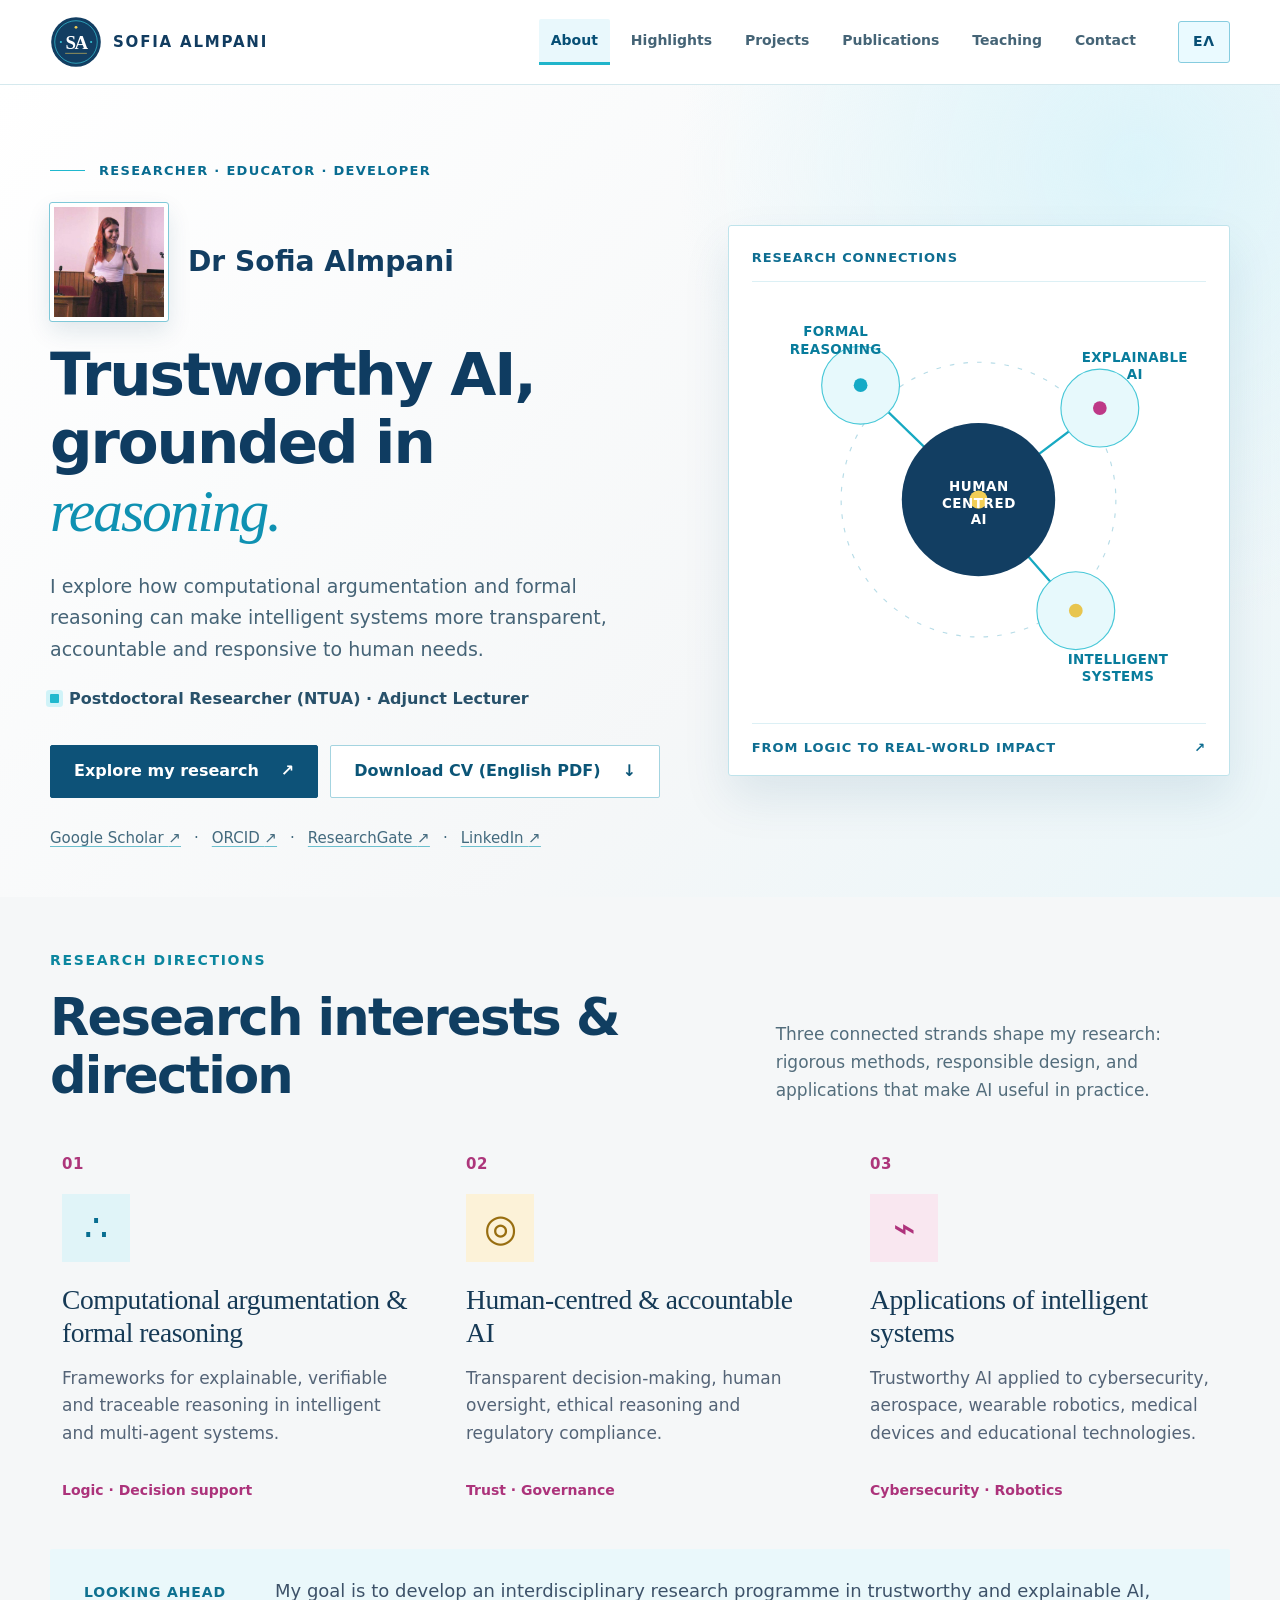
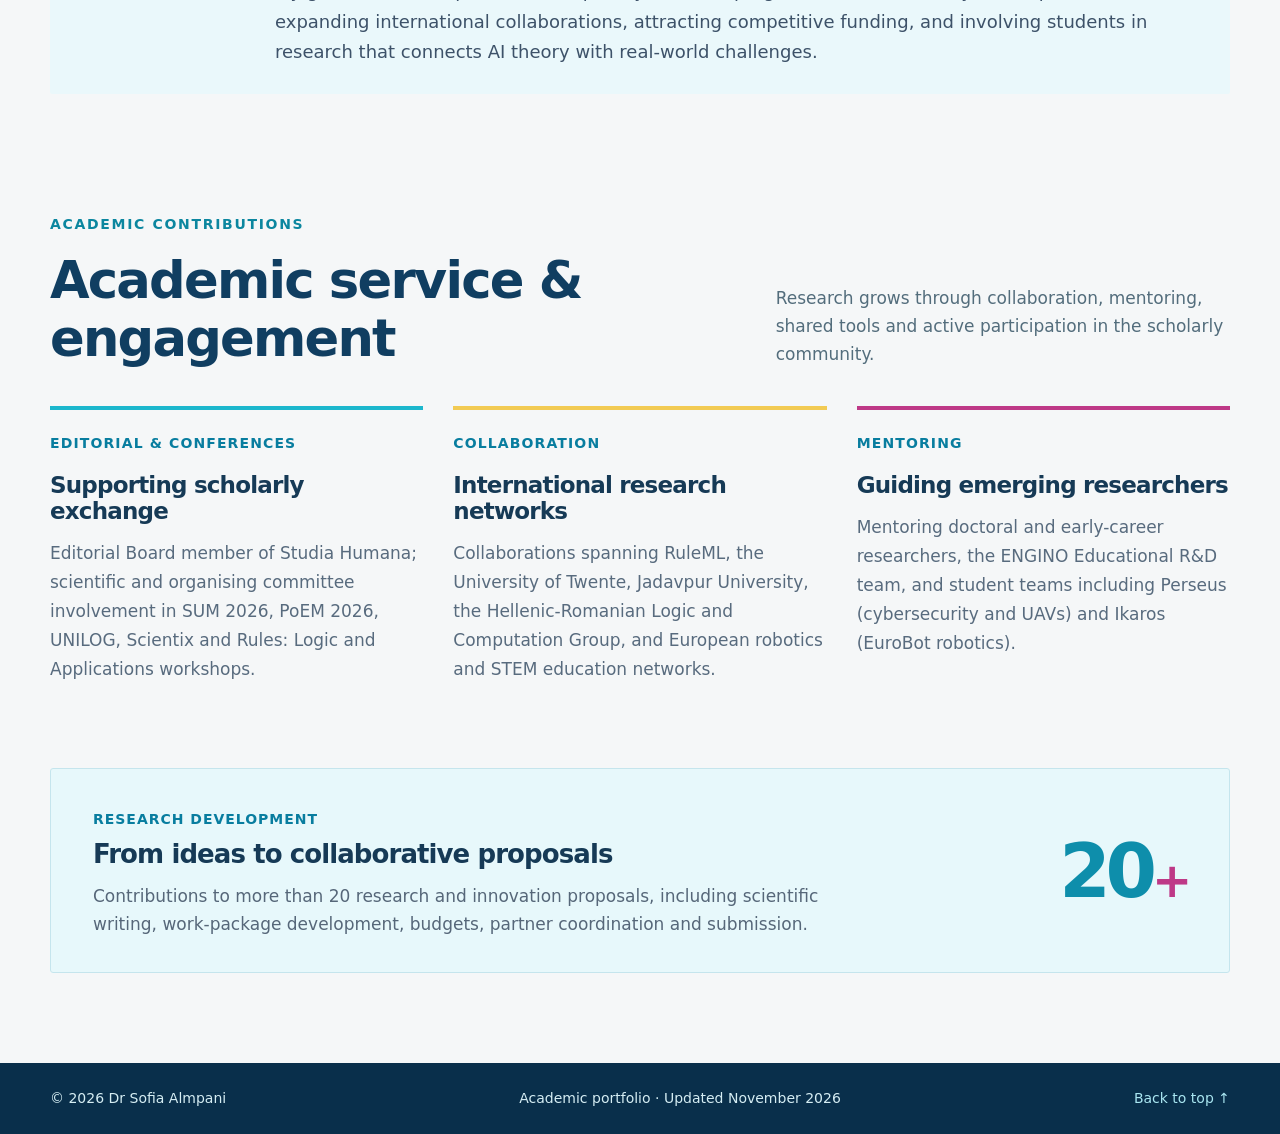
==== commit 49206ac5: "Add files via upload" ====
--- a/index.html
+++ b/index.html
@@ -10,11 +10,796 @@
     <meta property="og:description" content="Research, publications, teaching, academic service and selected projects." />
     <title>Dr Sofia Almpani · Academic Research Portfolio</title>
     <link rel="icon" href="academic-seal-mark.svg" type="image/svg+xml" />
-    <link rel="stylesheet" href="styles.css" />
-    <link rel="stylesheet" href="theme-v5.css" />
-    <link rel="stylesheet" href="theme-v6.css" />
-    <link rel="stylesheet" href="theme-v7.css" />
-    <link rel="stylesheet" href="theme-v8.css" />
+    <style>
+/* Bundled from styles.css */
+:root {
+  color-scheme: light;
+  --ink: #26354a;
+  --ink-deep: #14283f;
+  --muted: #5c6b7c;
+  --line: #dddcd8;
+  --soft: #f8f5f0;
+  --soft-green: #f4e9e1;
+  --accent: #a44931;
+  --accent-bright: #ebba9d;
+  --white: #ffffff;
+  --page-width: 1180px;
+  --shadow: 0 16px 42px rgba(20, 40, 63, 0.085);
+  scroll-behavior: smooth;
+}
+
+*, *::before, *::after { box-sizing: border-box; }
+body { margin: 0; background: #fff; color: var(--ink); font: 18px/1.65 "Inter", "Segoe UI", system-ui, -apple-system, sans-serif; -webkit-font-smoothing: antialiased; }
+img, svg { max-width: 100%; }
+button, a { -webkit-tap-highlight-color: transparent; }
+a { color: inherit; text-decoration: none; }
+button { font: inherit; }
+button:focus-visible, a:focus-visible { outline: 3px solid #cb7955; outline-offset: 4px; }
+::selection { background: #efc6b0; color: #14283f; }
+.container { width: min(calc(100% - 80px), var(--page-width)); margin-inline: auto; }
+.section { scroll-margin-top: 100px; }
+.skip-link { position: fixed; z-index: 200; top: -100px; left: 16px; padding: 10px 18px; background: #fff; color: var(--ink-deep); box-shadow: var(--shadow); }
+.skip-link:focus { top: 12px; }
+.reading-progress { height: 3px; position: fixed; inset: 0 0 auto; z-index: 80; pointer-events: none; }
+.reading-progress span { display: block; height: 100%; width: 0; background: var(--accent); }
+
+/* Navigation */
+.site-header { background: rgba(255,255,255,.97); border-bottom: 1px solid var(--line); position: sticky; top: 0; z-index: 50; backdrop-filter: blur(15px); }
+.header-inner { min-height: 84px; display: flex; align-items: center; gap: 27px; }
+.brand { display: inline-flex; align-items: center; gap: 11px; flex-shrink: 0; }
+.brand-mark { display: grid; place-content: center; width: 52px; height: 52px; flex: 0 0 52px; }
+.brand-mark img { display: block; width: 100%; height: 100%; }
+.brand-name { font-size: 14px; letter-spacing: .1em; font-weight: 760; white-space: nowrap; }
+.site-nav { display: flex; align-items: center; gap: clamp(12px, 1.65vw, 26px); margin-left: auto; }
+.site-nav a { font-size: 14px; font-weight: 650; color: #364a61; transition: color .2s; }
+.site-nav a:hover { color: var(--accent); }
+.language-toggle { border: 1px solid #d6ad98; border-radius: 3px; background: #fcf4ee; color: #873a28; padding: 8px 14px; font-size: 14px; letter-spacing: .06em; font-weight: 800; cursor: pointer; margin-left: 3px; }
+.language-toggle:hover { background: #f5e3d7; }
+.menu-toggle { display: none; padding: 11px; border: 0; background: none; cursor: pointer; margin-left: auto; }
+.menu-toggle span { display: block; width: 22px; height: 2px; background: var(--ink); margin-block: 5px; border-radius: 2px; }
+
+/* Hero */
+.hero { background: linear-gradient(145deg, #fdfcf9 0%, #fbf8f3 54%, #f3eae1 100%); padding-top: 100px; }
+.hero-grid { display: grid; grid-template-columns: minmax(0, 1.14fr) minmax(0, .86fr); align-items: center; gap: clamp(40px, 5vw, 75px); }
+.eyebrow { display: inline-flex; align-items: center; gap: 14px; color: var(--accent); font-size: 14px; font-weight: 760; letter-spacing: .1em; margin-bottom: 22px; }
+.eyebrow-line { height: 1px; width: 35px; background: var(--accent); }
+.hero-persona { display: flex; align-items: center; gap: 20px; margin: 0 0 20px; }
+.hero-portrait { width: 118px; height: 118px; object-fit: cover; object-position: 50% 24%; flex: 0 0 118px; border: 4px solid #fff; outline: 1px solid #dfb9a5; border-radius: 2px; box-shadow: 0 7px 25px rgba(20, 40, 63, 0.13); }
+.hero-name { color: var(--ink); font-weight: 750; font-size: clamp(22px, 2.2vw, 29px); margin: 0; }
+h1, h2, h3, p { margin-top: 0; }
+h1, h2, h3 { line-height: 1.14; letter-spacing: -.035em; }
+h1 { font-size: clamp(47px, 5vw, 73px); font-weight: 730; color: var(--ink-deep); margin-bottom: 25px; max-width: 720px; }
+h1 em { font-family: Georgia, "Times New Roman", serif; font-weight: 400; font-style: italic; color: var(--accent); }
+.hero-description { color: #495b6e; max-width: 590px; font-size: 20px; line-height: 1.66; margin-bottom: 22px; }
+.hero-affiliation { display: flex; align-items: flex-start; gap: 10px; font-size: 16px; font-weight: 650; line-height: 1.5; margin-bottom: 34px; color: #3d5368; }
+.affiliation-pulse { display: inline-block; width: 9px; height: 9px; border-radius: 1px; background: var(--accent); margin-top: 7px; box-shadow: 0 0 0 4px #f0d8c9; flex: 0 0 auto; }
+.hero-actions { display: flex; gap: 12px; flex-wrap: wrap; }
+.btn { min-height: 52px; border-radius: 3px; display: inline-flex; justify-content: center; align-items: center; gap: 22px; padding: 12px 23px; font-size: 16px; font-weight: 710; transition: background .2s, transform .2s, border-color .2s; }
+.btn:hover { transform: translateY(-2px); }
+.btn-primary { background: var(--ink-deep); color: white; border: 1px solid var(--ink-deep); }
+.btn-primary:hover { background: #304867; }
+.btn-outline { border: 1px solid #c7ab9b; color: var(--ink); background: white; }
+.btn-outline:hover { border-color: var(--accent); }
+.hero-social { display: flex; align-items: center; gap: 13px; flex-wrap: wrap; margin-top: 28px; color: #586b7d; font-size: 15px; }
+.hero-social a { text-decoration: underline; text-underline-offset: 3px; text-decoration-color: #d9b5a4; }
+.hero-social a:hover { color: var(--accent); }
+.hero-visual { align-self: stretch; background: #fffaf5; border: 1px solid #e4d4c9; border-radius: 3px; position: relative; min-height: 510px; padding: 25px 27px 23px; box-shadow: var(--shadow); }
+.visual-topline, .visual-footer { display: flex; justify-content: space-between; gap: 12px; font-size: 13px; color: #754f42; font-weight: 750; letter-spacing: .07em; }
+.visual-topline { padding-bottom: 13px; border-bottom: 1px solid #e7d5c9; }
+.visual-footer { padding-top: 13px; border-top: 1px solid #e7d5c9; }
+.reasoning-graphic { position: relative; aspect-ratio: 380/365; width: 100%; margin: 13px auto; }
+.network-lines { width: 100%; height: 100%; }
+.orbit-label { position: absolute; font-size: clamp(12px, 1.05vw, 14px); line-height: 1.3; text-align: center; letter-spacing: .02em; color: #8b422f; font-weight: 800; }
+.label-top-left { left: 6.5%; top: 8%; }
+.label-top-right { right: 2%; top: 14%; }
+.label-bottom { right: 6.5%; bottom: 7%; }
+.network-core { position: absolute; inset: 50.4% 0 auto; transform: translateY(-50%); display: block; color: #f7e5d8; text-align: center; font-size: clamp(12px, 1.05vw, 14px); letter-spacing: .04em; font-weight: 820; line-height: 1.24; pointer-events: none; }
+.hero-bottom { border-top: 1px solid #e3d4c8; display: grid; grid-template-columns: repeat(3,minmax(0,1fr)); margin-top: 92px; padding-block: 30px 33px; gap: 30px; }
+.hero-bottom > div { display: flex; flex-direction: column; gap: 4px; padding-left: 29px; border-left: 3px solid #c67a5a; }
+.hero-bottom > div:first-child { padding-left: 0; border-left: none; }
+.fact-label { color: #875845; font-weight: 750; font-size: 13px; letter-spacing: .08em; }
+.hero-bottom strong { font-weight: 760; font-size: 18px; color: var(--ink-deep); }
+
+/* Shared sections */
+.research-section, .projects-section, .publications-section, .teaching-section, .service-section { padding-block: 112px; }
+.section-heading-row { display: grid; grid-template-columns: 1.05fr .75fr; gap: clamp(30px, 7vw, 115px); align-items: end; margin-bottom: 52px; }
+.section-index { color: var(--accent); font-size: 14px; font-weight: 820; letter-spacing: .12em; margin-bottom: 15px; }
+h2 { font-size: clamp(37px, 4vw, 52px); color: var(--ink-deep); font-weight: 740; margin-bottom: 0; }
+.section-intro { color: #5c7277; font-size: 17px; line-height: 1.65; margin: 0; }
+
+/* Highlights: a concise editorial update between the introduction and research. */
+.highlights-section { padding-block: 87px 94px; background: #152d46; color: #fff; }
+.highlights-section .section-index { color: #e9b397; }
+.highlights-section h2 { color: #fff; }
+.highlights-section .section-intro { color: #d2dce6; }
+.highlights-grid { display: grid; grid-template-columns: repeat(2, minmax(0, 1fr)); gap: 18px; }
+.highlight-card { background: #203e59; border: 1px solid #486078; border-top: 4px solid #cf8664; border-radius: 2px; padding: 27px 28px 25px; display: flex; flex-direction: column; min-height: 310px; }
+.highlight-meta { display: flex; align-items: center; justify-content: space-between; gap: 12px; margin-bottom: 24px; }
+.highlight-meta time { font-size: 19px; color: #f3c6a9; font-weight: 800; }
+.highlight-meta span { font-size: 13px; letter-spacing: .07em; font-weight: 800; color: #d8dee5; }
+.highlight-card h3 { font-size: 23px; line-height: 1.28; margin-bottom: 13px; }
+.highlight-card p { font-size: 16px; line-height: 1.58; color: #d2dfe9; margin-bottom: 22px; }
+.highlight-card a { margin-top: auto; color: #ffd0b1; font-size: 15px; font-weight: 750; text-decoration: underline; text-underline-offset: 4px; }
+.highlight-card a:hover { color: #fff; }
+.highlights-archive { margin-top: 30px; border: 1px solid #627b8f; background: #1c3852; }
+.highlights-archive summary { display: flex; justify-content: space-between; align-items: center; gap: 20px; list-style: none; padding: 21px 26px; color: #ffe0cb; font-size: 17px; font-weight: 750; cursor: pointer; }
+.highlights-archive summary::-webkit-details-marker { display: none; }
+.highlights-archive summary:hover { background: #264560; }
+.highlights-archive summary:focus-visible { outline: 3px solid #f3ba98; outline-offset: -4px; }
+.archive-chevron { font-size: 26px; line-height: 1; transition: transform .2s; }
+.highlights-archive[open] .archive-chevron { transform: rotate(180deg); }
+.archive-grid { display: grid; grid-template-columns: repeat(3,minmax(0,1fr)); gap: 16px; padding: 5px 20px 22px; }
+.archive-card { background: #25445f; border-top: 3px solid #d0a486; padding: 23px; }
+.archive-card .highlight-meta { margin-bottom: 17px; }
+.archive-card h3 { font-size: 20px; line-height: 1.3; margin-bottom: 12px; }
+.archive-card p { font-size: 15px; line-height: 1.62; color: #deebf4; margin: 0; }
+
+/* Research */
+.research-grid { display: grid; grid-template-columns: repeat(3,minmax(0,1fr)); gap: 19px; }
+.research-card { min-height: 360px; border: 1px solid #dfdad4; border-top: 4px solid #b25c42; border-radius: 3px; background: #fff; padding: 31px 30px 25px; display: flex; flex-direction: column; transition: transform .2s, box-shadow .2s; }
+.research-card:hover { transform: translateY(-4px); box-shadow: var(--shadow); }
+.card-number { font-size: 15px; font-weight: 750; color: #96523a; letter-spacing: .04em; }
+.research-icon { font-family: Georgia,serif; font-size: 43px; color: #b25c42; margin-top: 22px; margin-bottom: 16px; line-height: 1; }
+.research-card h3 { font-size: 23px; font-weight: 720; margin-bottom: 15px; }
+.research-card p { color: #546477; line-height: 1.62; font-size: 17px; margin-bottom: 25px; }
+.research-keyword { margin-top: auto; color: #93452f; font-size: 14px; font-weight: 740; border-top: 1px solid #e8ddd5; padding-top: 18px; }
+.research-vision { margin-top: 30px; padding: 27px 34px; background: #f6ece4; border-left: 4px solid #b25c42; display: grid; grid-template-columns: 165px 1fr; align-items: start; gap: 26px; border-radius: 2px; }
+.vision-label { font-size: 14px; color: #944a35; letter-spacing: .06em; font-weight: 810; padding-top: 5px; }
+.research-vision p { color: #3d5269; margin: 0; line-height: 1.68; }
+
+/* Projects */
+.projects-section { background: var(--soft); }
+.projects-grid { display: grid; grid-template-columns: repeat(3,minmax(0,1fr)); gap: 18px; }
+.project-card { background: #fff; border: 1px solid #e0ddd8; border-radius: 3px; padding: 28px; display: flex; flex-direction: column; min-height: 335px; transition: transform .2s, box-shadow .2s; }
+.project-card:hover { transform: translateY(-3px); box-shadow: var(--shadow); }
+.featured-project { background: #183650; color: #fff; border-color: #183650; }
+.project-top { display: flex; justify-content: space-between; flex-wrap: wrap; gap: 10px; margin-bottom: 30px; align-items: center; }
+.project-category { display: inline-block; background: #f5e8de; color: #8e422f; border-radius: 2px; padding: 5px 9px; letter-spacing: .04em; font-size: 13px; font-weight: 830; }
+.featured-project .project-category { background: #38536b; color: #f5c9b5; }
+.project-period { font-size: 15px; color: #566780; font-weight: 780; white-space: nowrap; }
+.featured-project .project-period { color: #f2d8c8; }
+.project-card h3 { font-size: 26px; margin-bottom: 4px; font-weight: 780; }
+.project-subtitle { font-size: 16px; color: #9f5037; font-weight: 690; margin-bottom: 17px; }
+.featured-project .project-subtitle { color: #f4cbb5; }
+.project-card > p:not(.project-subtitle) { font-size: 16px; color: #546477; line-height: 1.6; }
+.featured-project > p:not(.project-subtitle) { color: #e8eef4; }
+.project-facts { margin-top: auto; display: flex; gap: 22px; border-top: 1px solid #e5e0d9; padding-top: 17px; line-height: 1.45; font-size: 15px; color: #576a7d; }
+.project-facts > span { flex: 1; }
+.project-facts b { color: #9f5037; font-size: 13px; font-weight: 800; }
+.featured-project .project-facts { border-color: #58738b; color: #e4ebf2; }
+.featured-project .project-facts b { color: #f1c1ab; }
+.project-link { display: flex; justify-content: space-between; align-items: center; gap: 12px; color: #944632; margin-top: 18px; padding-top: 13px; border-top: 1px solid #e5e0d9; font-size: 15px; font-weight: 760; }
+.project-link:hover { color: #622918; }
+.featured-project .project-link { color: #f7c4a7; border-color: #58738b; }
+.featured-project .project-link:hover { color: #fff; }
+.projects-note { font-size: 14px; color: #667589; margin: 20px 0 0; }
+
+/* Publications */
+.publication-heading-extra { display: flex; flex-direction: column; align-items: flex-start; gap: 13px; }
+.inline-link { color: var(--accent); text-decoration: underline; text-decoration-thickness: 1px; text-underline-offset: 4px; font-size: 14px; font-weight: 780; }
+.publication-filters { display: flex; gap: 8px; flex-wrap: wrap; margin-bottom: 20px; }
+.filter-btn { border: 1px solid #dcc7ba; color: #7d4437; border-radius: 3px; padding: 9px 16px; background: #fff; cursor: pointer; font-size: 15px; font-weight: 690; }
+.filter-btn.active { background: var(--ink-deep); border-color: var(--ink-deep); color: #fff; }
+.filter-btn:hover:not(.active) { background: #fcf2ec; }
+.publication-list { border-top: 1px solid #dcd9d4; }
+.publication { display: grid; grid-template-columns: 82px minmax(0,1fr) 40px; gap: 26px; border-bottom: 1px solid #e4dfd8; padding-block: 25px; align-items: start; }
+.publication[hidden] { display: none; }
+.pub-year { color: #9e4b33; font-weight: 800; font-size: 18px; padding-top: 5px; }
+.pub-type { font-size: 13px; color: #77574c; font-weight: 810; letter-spacing: .06em; }
+.publication h3 { font-size: 20px; line-height: 1.4; letter-spacing: -.012em; margin: 8px 0; font-weight: 740; }
+.publication p { margin-bottom: 0; color: #647285; font-size: 15px; line-height: 1.5; }
+.publication > a { display: grid; place-items: center; width: 40px; height: 40px; background: #f5e5dc; color: #944632; border-radius: 2px; transition: background .2s; font-size: 22px; }
+.publication > a:hover { background: #efd5c5; }
+.section-action { margin-top: 29px; }
+
+/* Teaching */
+.teaching-section { background: var(--soft); }
+.teaching-section .section-heading-row { grid-template-columns: 1fr; gap: 16px; }
+.teaching-section .section-intro { max-width: 940px; }
+.teaching-layout { display: block; }
+.teaching-quote { display: flex; align-items: center; gap: 23px; border-radius: 3px; background: #f1e6db; padding: 23px 30px; margin-bottom: 27px; border-left: 4px solid #b86b4d; }
+.quote-symbol { font-family: Georgia,serif; line-height: .8; font-size: 60px; display: block; color: #c18e70; flex: 0 0 auto; }
+.teaching-quote p { font-size: clamp(18px, 1.75vw, 22px); line-height: 1.55; font-weight: 610; letter-spacing: -.018em; color: #263d55; margin: 0; flex: 1; }
+.quote-caption { font-size: 13px; letter-spacing: .08em; color: #924e39; font-weight: 810; flex: 0 0 150px; text-align: right; }
+.teaching-timeline { display: grid; grid-template-columns: repeat(2,minmax(0,1fr)); align-items: stretch; gap: 18px; }
+.teaching-item { padding: 20px 23px; background: #fff; border: 1px solid #ddd7cf; border-left: 4px solid #b96d4f; border-radius: 2px; }
+.teaching-institution { display: flex; align-items: center; gap: 16px; margin-bottom: 13px; }
+.teaching-institution > div { min-width: 0; }
+.institution-logo { display: grid; place-items: center; width: 68px; height: 68px; flex: 0 0 68px; border: 1px solid #e3d8cf; position: relative; background: #fff; overflow: hidden; }
+.institution-logo img { position: absolute; inset: 0; display: block; width: 100%; height: 100%; object-fit: contain; background: white; }
+.institution-logo.is-missing img { display: none; }
+.logo-fallback { font-size: 13px; font-weight: 850; color: #994c34; }
+.teaching-institution h3 { font-size: 19px; line-height: 1.36; margin-bottom: 6px; letter-spacing: -.012em; }
+.timeline-date { color: #965037; font-size: 14px; line-height: 1.4; font-weight: 780; margin: 0; }
+.course-list { list-style: none; margin: 0; padding: 0; }
+.course-list li { border-top: 1px solid #eee7df; position: relative; padding: 9px 0 9px 18px; font-size: 16px; color: #506177; line-height: 1.46; }
+.course-list li::before { content: ""; position: absolute; width: 6px; height: 6px; left: 0; top: 19px; background: #b66c4d; }
+
+/* Service */
+.service-grid { display: grid; grid-template-columns: repeat(3,minmax(0,1fr)); gap: 30px; }
+.service-card { border-top: 4px solid #bd7556; padding-top: 22px; }
+.service-small { display: block; color: #95503a; letter-spacing: .08em; font-size: 14px; font-weight: 810; margin-bottom: 17px; }
+.service-card h3 { font-size: 23px; margin-bottom: 15px; }
+.service-card p { font-size: 17px; line-height: 1.7; color: #586b7e; }
+.proposal-strip { margin-top: 67px; background: #f2e9e1; border-radius: 3px; border: 1px solid #dfc9b9; padding: 34px 42px; display: flex; justify-content: space-between; align-items: center; gap: 30px; }
+.proposal-eyebrow { color: #925039; font-size: 14px; letter-spacing: .07em; font-weight: 800; }
+.proposal-strip h3 { font-size: 26px; margin-block: 8px 12px; }
+.proposal-strip p { color: #566779; font-size: 17px; max-width: 750px; margin: 0; }
+.proposal-decoration { color: #c18466; font-weight: 760; font-size: 74px; line-height: 1; flex-shrink: 0; letter-spacing: -.07em; }
+.proposal-decoration span { color: #8d442f; font-size: .65em; }
+
+/* Contact */
+.contact-section { background: #152d46; color: #fff; padding-block: 84px; }
+.contact-layout { display: grid; grid-template-columns: 1fr auto; align-items: center; gap: 60px; }
+.light-index { color: #e9b397; }
+.contact-section h2 { color: #fff; font-size: clamp(38px, 4vw, 55px); max-width: 670px; }
+.contact-section p:not(.section-index) { color: #dbe4ee; max-width: 650px; font-size: 18px; margin-top: 17px; margin-bottom: 0; }
+.contact-actions { display: flex; flex-direction: column; align-items: flex-start; gap: 13px; }
+.btn-light { background: #f2d0bb; color: #14283f; white-space: nowrap; }
+.btn-light:hover { background: #fff; }
+.contact-email { font-size: 16px; color: #e6eaf0; text-decoration: underline; text-decoration-color: #b58a76; text-underline-offset: 4px; }
+.site-footer { padding-block: 24px; background: #0e2235; color: #d0dbe5; font-size: 14px; }
+.footer-layout { display: flex; justify-content: space-between; gap: 25px; flex-wrap: wrap; }
+.footer-layout a { color: #f4d5c2; }
+
+/* Responsive layout */
+@media (max-width: 1100px) {
+  .site-nav { gap: 12px; }
+  .site-nav a { font-size: 14px; }
+  .brand-name { display: none; }
+  .research-card { padding-inline: 23px; }
+  .project-card { padding: 24px; }
+}
+@media (max-width: 850px) {
+  .container { width: min(calc(100% - 48px), var(--page-width)); }
+  .header-inner { min-height: 73px; }
+  .brand-name { display: inline; }
+  .menu-toggle { display: block; }
+  .site-nav { position: absolute; inset: 73px 0 auto; background: #fff; padding: 17px 24px 23px; border-bottom: 1px solid #e2d8d2; display: none; flex-direction: column; align-items: stretch; gap: 0; box-shadow: 0 20px 30px rgba(20,40,63,.08); }
+  .site-nav.open { display: flex; }
+  .site-nav a { padding: 12px 6px; font-size: 15px; }
+  .language-toggle { margin-left: 0; }
+  .hero { padding-top: 72px; }
+  .hero-grid { grid-template-columns: 1fr; }
+  .hero-copy { max-width: 680px; }
+  .hero-visual { width: min(100%, 545px); min-height: auto; margin-inline: auto; }
+  .hero-bottom { margin-top: 65px; }
+  .section-heading-row { grid-template-columns: 1fr; gap: 16px; margin-bottom: 36px; }
+  .section-intro { max-width: 620px; }
+  .highlights-grid { grid-template-columns: 1fr; }
+  .highlight-card { min-height: 0; }
+  .archive-grid { grid-template-columns: 1fr; }
+  .research-grid, .service-grid { grid-template-columns: 1fr; }
+  .research-card { min-height: 0; padding: 29px; }
+  .research-icon { margin-top: 15px; }
+  .research-vision { grid-template-columns: 1fr; gap: 8px; }
+  .projects-grid { grid-template-columns: repeat(2,minmax(0,1fr)); }
+  .teaching-timeline { grid-template-columns: 1fr; }
+  .teaching-quote { flex-wrap: wrap; }
+  .quote-caption { flex-basis: 100%; text-align: left; padding-left: 65px; }
+  .contact-layout { grid-template-columns: 1fr; gap: 26px; }
+}
+@media (max-width: 590px) {
+  body { font-size: 17px; }
+  .container { width: min(calc(100% - 36px), var(--page-width)); }
+  .brand-name { display: inline; font-size: 13px; }
+  .brand-mark { width: 42px; height: 42px; flex-basis: 42px; }
+  .header-inner { gap: 12px; }
+  .hero { padding-top: 56px; }
+  h1 { font-size: clamp(42px, 11vw, 59px); }
+  .hero-description { font-size: 17px; }
+  .hero-name { font-size: 18px; }
+  .hero-persona { gap: 14px; }
+  .hero-portrait { width: 96px; height: 96px; flex-basis: 96px; }
+  .hero-actions { display: grid; grid-template-columns: 1fr; }
+  .hero-visual { border-radius: 3px; padding: 20px; }
+  .hero-bottom { grid-template-columns: 1fr; gap: 18px; margin-top: 50px; }
+  .hero-bottom > div, .hero-bottom > div:first-child { border-left: 3px solid #c67a5a; padding-left: 14px; }
+  .research-section, .projects-section, .publications-section, .teaching-section, .service-section, .highlights-section { padding-block: 77px; }
+  h2 { font-size: 35px; }
+  .research-grid, .projects-grid, .service-grid { grid-template-columns: 1fr; }
+  .research-vision, .proposal-strip { padding: 25px; }
+  .projects-grid { gap: 13px; }
+  .project-card { min-height: 290px; }
+  .publication { grid-template-columns: 55px minmax(0,1fr) 30px; gap: 10px; }
+  .publication h3 { font-size: 18px; }
+  .pub-type { font-size: 12px; }
+  .publication > a { width: 30px; height: 32px; }
+  .teaching-item { padding: 17px; }
+  .institution-logo { width: 54px; height: 54px; flex-basis: 54px; }
+  .teaching-institution { gap: 11px; }
+  .teaching-institution h3 { font-size: 17px; }
+  .timeline-date { font-size: 13px; }
+  .course-list li { font-size: 15px; }
+  .teaching-quote { padding: 25px; }
+  .proposal-strip { align-items: start; }
+  .proposal-decoration { display: none; }
+  .contact-section { padding-block: 66px; }
+  .footer-layout { flex-direction: column; gap: 10px; }
+}
+@media (prefers-reduced-motion: reduce) {
+  :root { scroll-behavior: auto; }
+  *, *::before, *::after { animation-duration: .01ms !important; transition-duration: .01ms !important; }
+}
+
+
+/* Bundled from theme-v5.css */
+/* Academic Portfolio v5 — White Smoke, Blue & Cyan.
+   Yellow and fuchsia are restrained editorial accents. */
+:root {
+  --ink: #163a56;
+  --ink-deep: #0f3c61;
+  --muted: #536b7d;
+  --line: #d1e5ec;
+  --soft: #f5f7f8;
+  --soft-green: #e9f8fb;
+  --accent: #087c9c;
+  --accent-bright: #36c4d7;
+  --cyan: #20b8ce;
+  --yellow: #f2cb54;
+  --fuchsia: #ba377e;
+  --shadow: 0 16px 43px rgba(18, 69, 100, .08);
+}
+
+body { background: #f5f7f8; color: var(--ink); }
+main { min-height: calc(100vh - 165px); }
+main > section[hidden] { display: none !important; }
+main > section:not([hidden]) { animation: page-enter .26s ease-out both; }
+@keyframes page-enter { from { opacity: .55; transform: translateY(7px); } to { opacity: 1; transform: none; } }
+button:focus-visible, a:focus-visible, summary:focus-visible { outline-color: #16b8ca; }
+::selection { background: #b9f1f7; color: #123e62; }
+.reading-progress span { background: linear-gradient(90deg,var(--cyan),var(--fuchsia)); }
+
+/* Header: deliberately round seal, no rectangular background. */
+.site-header { background: rgba(255,255,255,.98); border-color: #d5e9ee; }
+.brand-mark, .brand-mark img { border-radius: 50%; background: transparent !important; }
+.brand-mark { overflow: hidden; }
+.brand-name { color: #113c60; font-size: 15px; letter-spacing: .12em; }
+.site-nav { gap: clamp(3px,.7vw,13px); }
+.site-nav a { padding: 10px 12px; border-bottom: 3px solid transparent; border-radius: 2px 2px 0 0; color: #456476; font-weight: 710; transition: color .2s, background .2s; }
+.site-nav a:hover { background: #eaf9fc; color: #055d83; }
+.site-nav a[aria-current="page"] { color: #074f75; background: #e9f8fc; border-color: #21b5cb; }
+.language-toggle { border-color: #86ccdf; background: #eafaff; color: #084f75; min-width: 50px; }
+.language-toggle:hover { background: #d6f5fb; }
+.menu-toggle span { background: #0f3c61; }
+
+/* Welcome view: compact, airy and deliberately not long-scrolling. */
+.hero { background: radial-gradient(circle at 89% 10%, #dcf4fa 0,transparent 34%), linear-gradient(135deg,#fff 0,#f5f7f8 63%,#eaf6f9 100%); padding-top: 65px; padding-bottom: 48px; }
+.hero-grid { grid-template-columns: minmax(0,1.1fr) minmax(0,.9fr); align-items: center; gap: clamp(28px,5vw,66px); }
+.eyebrow { color: #086c91; font-size: 13px; }
+.eyebrow-line { background: var(--cyan); }
+.hero-portrait { border-color: #fff; outline-color: #7fc8d8; box-shadow: 0 10px 25px rgba(18,69,100,.12); }
+.hero-name { color: #123e62; }
+h1 { color: #0f3c61; font-size: clamp(42px,4.65vw,65px); }
+h1 em { color: #0f91b2; }
+.hero-description { color: #466477; font-size: 19px; }
+.hero-affiliation { color: #28516a; }
+.affiliation-pulse { background: #20b8ce; box-shadow: 0 0 0 4px #d0f3f8; }
+.btn { border-radius: 2px; }
+.btn-primary { color: #fff; background: #0d5278; border-color: #0d5278; }
+.btn-primary:hover { background: #087a9e; }
+.btn-outline { border-color: #a4d4e0; color: #0b5577; background: #fff; }
+.btn-outline:hover { border-color: #20b8ce; background: #eefbfe; }
+.hero-social { color: #436a7e; }
+.hero-social a { text-decoration-color: #6bbfce; }
+.hero-social a:hover { color: #087c9c; }
+.hero-visual { min-height: 0; align-self: center; border-color: #bfe3eb; background: #fff; box-shadow: 0 22px 48px rgba(10,81,118,.10); padding: 21px 23px 17px; }
+.visual-topline, .visual-footer { color: #0e6d91; }
+.visual-topline { border-color: #dcf0f5; }
+.visual-footer { border-color: #dcf0f5; }
+.reasoning-graphic { max-width: 435px; margin: 7px auto; }
+.orbit-label { color: #087c9c; }
+.network-core { color: #fff; }
+.hero-bottom { margin-top: 25px; border-color: #d7eaf0; gap: 12px; padding-block: 22px 0; }
+.hero-bottom > div { background: #fff; padding: 15px 18px; border: 1px solid #d6e8ef; border-top: 4px solid #24b4c9; }
+.hero-bottom > div:first-child { padding: 15px 18px; border: 1px solid #d6e8ef; border-top: 4px solid #24b4c9; }
+.hero-bottom > div:nth-child(2) { border-top-color: #f2cb54; }
+.hero-bottom > div:nth-child(3) { border-top-color: #ba377e; }
+.fact-label { color: #19758c; }
+.hero-bottom strong { font-size: 18px; line-height: 1.4; color: #0f3c61; }
+
+/* Top-level menu views now look like independent pages. */
+.research-section,.projects-section,.publications-section,.teaching-section,.service-section,.highlights-section { padding-block: 67px 90px; }
+.section-index { color: #0b869f; }
+.section-heading-row { margin-bottom: 38px; }
+h2 { color: #103e61; }
+.section-intro { color: #536d7c; }
+
+/* News: one featured story and a lightweight editorial list. */
+.highlights-section { background: #f5f7f8; color: #163a56; }
+.highlights-section .section-index { color: #ba377e; }
+.highlights-section h2 { color: #123e62; }
+.highlights-section .section-intro { color: #526b7e; }
+.highlights-grid { grid-template-columns: minmax(0,1.06fr) minmax(0,.94fr); grid-template-rows: repeat(3,minmax(0,auto)); column-gap: 35px; row-gap: 0; align-items: stretch; }
+.highlight-card { border-radius: 0; box-shadow: none; min-height: 0; }
+.highlight-feature { grid-row: 1 / span 3; position: relative; overflow: hidden; background: linear-gradient(145deg,#0d4c73 0,#0e7695 100%); color: #fff; border: none; border-top: 8px solid #33c7da; padding: clamp(28px,4vw,49px); min-height: 495px; }
+.highlight-feature::after { content: ""; position: absolute; width: 280px; height: 280px; border-radius: 50%; border: 42px solid rgba(226,250,255,.09); right: -126px; bottom: -133px; pointer-events: none; }
+.highlight-feature .highlight-meta { margin-bottom: auto; justify-content: flex-start; gap: 18px; flex-wrap: wrap; }
+.highlight-feature .highlight-meta time { font-size: 17px; color: #f8d86c; }
+.highlight-feature .highlight-meta span { color: #e6fbff; font-size: 12px; }
+.highlight-feature h3 { font-size: clamp(29px,3vw,42px); line-height: 1.17; margin: 45px 0 21px; max-width: 540px; }
+.highlight-feature p { font-size: 18px; line-height: 1.68; max-width: 540px; color: #e0f4fa; margin-bottom: 28px; }
+.highlight-feature a { color: #fff; background: #ba377e; width: fit-content; padding: 11px 17px; text-decoration: none; font-weight: 760; font-size: 16px; }
+.highlight-feature a:hover { background: #a02b6b; }
+.highlight-story { background: transparent; border: none; border-bottom: 1px solid #bedde7; padding: 24px 2px 23px; display: grid; grid-template-columns: 106px 1fr; grid-template-rows: auto auto auto; column-gap: 20px; row-gap: 6px; }
+.highlight-story:first-of-type { padding-top: 0; }
+.highlight-story .highlight-meta { grid-column: 1; grid-row: 1 / span 3; display: flex; align-items: flex-start; flex-direction: column; justify-content: flex-start; gap: 7px; margin: 0; }
+.highlight-story .highlight-meta time { font-size: 23px; line-height: 1.1; color: #0f7898; }
+.highlight-story .highlight-meta span { color: #ad3475; font-size: 11px; letter-spacing: .06em; }
+.highlight-story h3 { grid-column: 2; grid-row: 1; margin: 0; font-size: 22px; line-height: 1.3; color: #133f5f; }
+.highlight-story p { grid-column: 2; grid-row: 2; margin: 0; font-size: 15px; line-height: 1.55; color: #546d7f; }
+.highlight-story a { grid-column: 2; grid-row: 3; margin-top: 7px; color: #087b9c; font-size: 14px; text-decoration-color: #8dcedb; }
+.highlight-story a:hover { color: #ad3475; }
+.highlights-archive { background: #fff; border: 1px solid #c5dfe8; margin-top: 33px; }
+.highlights-archive summary { color: #0f6786; background: #e9f7fa; padding: 18px 23px; font-size: 16px; }
+.highlights-archive summary:hover { background: #d8f4f9; }
+.archive-grid { display: block; padding: 0 25px; }
+.archive-card { display: grid; grid-template-columns: 185px minmax(0,1fr); gap: 8px 23px; padding: 25px 0; background: transparent; border: none; border-bottom: 1px solid #d3e8ee; }
+.archive-card:last-child { border-bottom: 0; }
+.archive-card .highlight-meta { grid-row: 1 / span 2; grid-column: 1; display: flex; flex-direction: column; align-items: flex-start; justify-content: flex-start; gap: 7px; margin: 0; }
+.archive-card .highlight-meta time { color: #0e839f; }
+.archive-card .highlight-meta span { color: #b2397b; }
+.archive-card h3 { grid-column: 2; font-size: 21px; margin: 0; color: #123e61; }
+.archive-card p { grid-column: 2; font-size: 15px; color: #4f697e; }
+
+/* Research, projects, publications, teaching and service. */
+.research-card { border-color: #d0e4eb; border-top-color: #23b9ce; }
+.research-card:nth-child(2) { border-top-color: #f2cb54; }
+.research-card:nth-child(3) { border-top-color: #ba377e; }
+.card-number,.research-icon,.research-keyword { color: #0b8ba9; }
+.research-keyword { border-color: #daebf0; }
+.research-vision { background: #eaf8fb; border-left-color: #16b6cb; }
+.vision-label { color: #0f7190; }
+.projects-section,.teaching-section { background: #eff6f8; }
+.project-card { border-color: #d4e5eb; }
+.featured-project { background: #104d73; border-color: #104d73; }
+.project-category { background: #e2f7fb; color: #0b7698; }
+.featured-project .project-category { background: #266987; color: #f6d55e; }
+.project-subtitle,.project-facts b,.project-link { color: #0b83a2; }
+.featured-project .project-subtitle,.featured-project .project-facts b,.featured-project .project-link { color: #e7da83; }
+.project-facts,.project-link { border-color: #d5e8ee; }
+.filter-btn { border-color: #a7d5e0; color: #0a7592; }
+.filter-btn.active { background: #0d688e; border-color: #0d688e; }
+.filter-btn:hover:not(.active) { background: #e7f9fc; }
+.publication-list,.publication { border-color: #d1e7ec; }
+.pub-year { color: #0788a5; }
+.pub-type { color: #bb347e; }
+.publication > a { background: #dcf6fa; color: #0e7295; }
+.publication > a:hover { background: #bbedf4; }
+.teaching-section .section-heading-row { grid-template-columns: 1fr; }
+.teaching-quote { background: #e4f6fa; border-left-color: #1db9cd; }
+.quote-symbol,.quote-caption { color: #077d9b; }
+.teaching-timeline { grid-template-columns: repeat(2,minmax(0,1fr)); gap: 21px; }
+.teaching-item { border: 1px solid #cfe5ec; border-top: 4px solid #19b5c9; background: #fff; padding: 25px; }
+.teaching-item:nth-child(3n+2) { border-top-color: #f2cb54; }
+.teaching-item:nth-child(3n) { border-top-color: #be3987; }
+.institution-logo { border-color: #d7e9ee; background: #fff; }
+.logo-fallback,.timeline-date { color: #147f9c; }
+.course-list li { color: #456274; border-color: #e6f0f3; }
+.course-list li::before { background: #1bb7ce; }
+.service-card { border-top-color: #1cb7cd; }
+.service-card:nth-child(2) { border-top-color: #f2cb54; }
+.service-card:nth-child(3) { border-top-color: #be3987; }
+.service-small,.proposal-eyebrow { color: #087d9f; }
+.proposal-strip { background: #e7f8fb; border-color: #c5e5ed; }
+.proposal-decoration { color: #0e8eab; }
+.proposal-decoration span { color: #be3987; }
+.contact-section { background: linear-gradient(130deg,#104165,#086f91); }
+.light-index { color: #f4d772; }
+.btn-light { background: #f2cb54; color: #113f61; }
+.btn-light:hover { background: #fff0a5; }
+.contact-email { color: #e3f8fb; text-decoration-color: #41d3e0; }
+.site-footer { background: #092f4b; color: #d5edf3; }
+.footer-layout a { color: #a9e6f1; }
+
+@media (max-width: 1100px) {
+  .site-nav { gap: 2px; }
+  .site-nav a { padding-inline: 9px; }
+}
+@media (max-width: 850px) {
+  .site-nav { background: #fff; border-bottom-color: #cde7ef; }
+  .site-nav a { padding: 12px 14px; border-bottom-width: 1px; }
+  .hero { padding-top: 50px; }
+  .hero-visual { min-height: 0; }
+  .hero-bottom { margin-top: 27px; }
+  .highlights-grid { grid-template-columns: 1fr; grid-template-rows: auto; gap: 20px; }
+  .highlight-feature { grid-row: auto; min-height: 345px; }
+  .highlight-feature h3 { margin-top: 65px; }
+  .highlight-story { padding: 19px 0; }
+  .teaching-timeline { grid-template-columns: repeat(2,minmax(0,1fr)); }
+}
+@media (max-width: 700px) {
+  .hero-bottom { grid-template-columns: 1fr; }
+  .teaching-timeline { grid-template-columns: 1fr; }
+  .archive-card { grid-template-columns: 1fr; }
+  .archive-card .highlight-meta,.archive-card h3,.archive-card p { grid-column: 1; grid-row: auto; }
+  .archive-card .highlight-meta { flex-direction: row; align-items: baseline; }
+}
+@media (max-width: 590px) {
+  .hero { padding-top: 35px; padding-bottom: 42px; }
+  .hero-bottom { margin-top: 24px; }
+  .hero-bottom > div,.hero-bottom > div:first-child { padding: 15px; border-left: 1px solid #d6e8ef; border-top: 4px solid #24b4c9; }
+  .hero-bottom > div:nth-child(2) { border-top-color: #f2cb54; }
+  .hero-bottom > div:nth-child(3) { border-top-color: #ba377e; }
+  .highlights-section,.research-section,.projects-section,.publications-section,.teaching-section,.service-section { padding-block: 40px 65px; }
+  .highlight-feature { padding: 25px; min-height: 300px; }
+  .highlight-feature h3 { font-size: 30px; }
+  .highlight-story { grid-template-columns: 1fr; row-gap: 9px; }
+  .highlight-story .highlight-meta { grid-column: 1; grid-row: auto; flex-direction: row; align-items: baseline; }
+  .highlight-story h3,.highlight-story p,.highlight-story a { grid-column: 1; grid-row: auto; }
+  .archive-grid { padding-inline: 20px; }
+  .teaching-item { padding: 19px; }
+}
+@media (prefers-reduced-motion: reduce) {
+  main > section:not([hidden]) { animation: none; }
+}
+
+
+/* Bundled from theme-v6.css */
+/* Carousel update — one highlight at a time, legible editorial framing. */
+.news-carousel { background: #fff; border: 1px solid #c9e2e9; border-top: 0; }
+.news-carousel .highlights-grid { display: block; grid-template-columns: none; min-height: 330px; }
+.news-carousel .highlight-card[hidden] { display: none !important; }
+#highlights-carousel .highlight-card {
+  display: flex;
+  flex-direction: column;
+  position: relative;
+  overflow: hidden;
+  grid-column: auto;
+  grid-row: auto;
+  min-height: 365px;
+  padding: clamp(28px, 4.1vw, 52px);
+  border: 0;
+  border-top: 6px solid #25bfd3;
+  background: linear-gradient(120deg, #ffffff 62%, #eafaff 100%);
+  color: #123e62;
+  box-shadow: none;
+}
+#highlights-carousel .highlight-card::after {
+  content: "";
+  position: absolute;
+  width: 220px;
+  height: 220px;
+  right: -90px;
+  bottom: -110px;
+  border: 24px solid rgba(28,181,207,.09);
+  border-radius: 50%;
+  pointer-events: none;
+}
+#highlights-carousel .highlight-card:nth-child(2) { border-top-color: #f2cb54; }
+#highlights-carousel .highlight-card:nth-child(3) { border-top-color: #ba377e; }
+#highlights-carousel .highlight-card:nth-child(4) { border-top-color: #24b9ce; }
+#highlights-carousel .highlight-card .highlight-meta {
+  display: flex;
+  align-items: center;
+  justify-content: flex-start;
+  flex-direction: row;
+  gap: 22px;
+  margin: 0 0 25px;
+}
+#highlights-carousel .highlight-card .highlight-meta time { font-size: 19px; color: #0b80a0; font-weight: 830; }
+#highlights-carousel .highlight-card .highlight-meta span { color: #b03579; font-size: 13px; font-weight: 830; letter-spacing: .1em; }
+#highlights-carousel .highlight-card h3 {
+  grid-column: auto;
+  grid-row: auto;
+  font-size: clamp(28px, 3.1vw, 43px);
+  max-width: 930px;
+  margin: 0 0 19px;
+  color: #123e62;
+  line-height: 1.18;
+}
+#highlights-carousel .highlight-card p {
+  grid-column: auto;
+  grid-row: auto;
+  font-size: clamp(17px, 1.4vw, 19px);
+  max-width: 880px;
+  line-height: 1.65;
+  color: #506c80;
+  margin: 0 0 28px;
+}
+#highlights-carousel .highlight-card a {
+  display: inline-flex;
+  align-items: center;
+  grid-column: auto;
+  grid-row: auto;
+  align-self: flex-start;
+  width: auto;
+  margin-top: auto;
+  padding: 11px 18px;
+  font-size: 16px;
+  font-weight: 750;
+  background: #0b6388;
+  color: #fff;
+  border: 0;
+  text-decoration: none;
+  transition: background .18s;
+}
+#highlights-carousel .highlight-card a:hover { background: #ba377e; color: #fff; }
+.carousel-controls { display: flex; align-items: center; justify-content: space-between; gap: 16px; padding: 15px 28px; background: #f1f9fb; border-top: 1px solid #d3e9ee; }
+.carousel-position { color: #0f6485; font-size: 16px; font-weight: 820; letter-spacing: .04em; white-space: nowrap; font-variant-numeric: tabular-nums; }
+.carousel-dots { display: flex; align-items: center; gap: 9px; margin-inline: auto; }
+.carousel-dot { display: block; width: 13px; height: 13px; padding: 0; border: 0; background: #a3cbd5; cursor: pointer; transition: width .2s, background .2s; }
+.carousel-dot.is-active { background: #ba377e; width: 35px; }
+.carousel-dot:hover:not(.is-active) { background: #1a9fbb; }
+.carousel-arrows { display: flex; gap: 8px; }
+.carousel-arrow { display: inline-flex; align-items: center; gap: 10px; justify-content: center; border: 1px solid #a7d4df; background: white; color: #0a6284; padding: 9px 13px; cursor: pointer; font-size: 15px; font-weight: 750; min-height: 44px; }
+.carousel-arrow:hover { background: #e2f7fa; border-color: #18a9c0; }
+.carousel-arrow span[aria-hidden="true"] { font-size: 22px; line-height: 1; }
+@media (max-width: 700px) {
+  #highlights-carousel .highlight-card { min-height: 340px; }
+  .carousel-controls { flex-wrap: wrap; padding: 14px 16px; }
+  .carousel-dots { order: 3; width: 100%; justify-content: center; }
+}
+@media (max-width: 450px) {
+  #highlights-carousel .highlight-card { padding: 26px 22px; min-height: 360px; }
+  #highlights-carousel .highlight-card .highlight-meta { flex-wrap: wrap; gap: 8px 18px; }
+  #highlights-carousel .highlight-card h3 { font-size: 28px; }
+  .carousel-arrow { font-size: 14px; padding: 8px 10px; }
+}
+@media (prefers-reduced-motion: reduce) {
+  .carousel-dot, .carousel-arrow { transition: none; }
+}
+
+
+/* Bundled from theme-v7.css */
+/* Selected frame treatments. All other site elements retain their existing style. */
+
+/* Research B: open editorial composition with geometric symbols, no lines. */
+.research-grid { gap: clamp(16px, 2.5vw, 32px); }
+.research-card {
+  border: 0;
+  border-left: 0;
+  border-bottom: 0;
+  border-radius: 0;
+  background: transparent;
+  box-shadow: none;
+  min-height: 0;
+  padding: 10px 12px 17px;
+  transition: none;
+}
+.research-card:nth-child(2),
+.research-card:nth-child(3) { border: 0; }
+.research-card:hover {
+  transform: none;
+  background-color: transparent;
+  box-shadow: none;
+}
+.research-card h3 {
+  font-family: Georgia, 'Times New Roman', serif;
+  font-size: clamp(26px, 2.15vw, 30px);
+  line-height: 1.21;
+  letter-spacing: -.015em;
+  font-weight: 500;
+}
+.research-card .card-number { color: #ad367b; }
+.research-card .research-icon {
+  display: grid;
+  place-items: center;
+  width: 68px;
+  height: 68px;
+  font-size: 38px;
+  margin-top: 17px;
+  margin-bottom: 21px;
+  background: #e0f4f8;
+  color: #086e91;
+}
+.research-card:nth-child(2) .research-icon {
+  background: #fcf2d8;
+  color: #986e10;
+}
+.research-card:nth-child(3) .research-icon {
+  background: #f9e7f0;
+  color: #af337c;
+}
+.research-keyword {
+  color: #ac337b;
+  border: 0;
+  padding-top: 7px;
+}
+.research-vision { border-left: 0; }
+
+/* About combines the profile, research directions and academic contributions. */
+body[data-current-view="about"] .hero { padding-bottom: 47px; }
+body[data-current-view="about"] .research-section { padding-block: 52px 64px; }
+body[data-current-view="about"] .service-section { padding-block: 55px 90px; }
+
+/* Teaching A: precision outline — a consistent cyan border and top marker. */
+.teaching-item,
+.teaching-item:nth-child(3n+2),
+.teaching-item:nth-child(3n) {
+  border: 1px solid #90d0dc;
+  border-top: 4px solid #19b7cb;
+  border-radius: 2px;
+  background: #fff;
+  box-shadow: none;
+}
+
+@media (max-width: 590px) {
+  .research-card { padding: 26px 22px 24px; }
+}
+
+
+/* Bundled from theme-v8.css */
+/* Academic publication record and featured contributions. */
+.hero-bottom .stat-number {
+  display: block;
+  font-size: clamp(34px, 3.6vw, 48px);
+  line-height: 1.05;
+  font-weight: 800;
+  letter-spacing: -.05em;
+  font-variant-numeric: tabular-nums;
+  color: #103f63;
+  margin-top: 9px;
+  margin-bottom: 3px;
+}
+.hero-bottom .stat-description {
+  display: block;
+  color: #506a7e;
+  font-size: 15px;
+  line-height: 1.4;
+}
+.stat-source {
+  color: #61798b;
+  text-align: right;
+  margin-top: 5px;
+  margin-bottom: 0;
+  font-size: 12px;
+  line-height: 1.45;
+}
+.publication-featured {
+  background: transparent;
+  padding-left: 0;
+  padding-right: 0;
+  border-left: 0;
+}
+.publication-featured:nth-child(2),
+.publication-featured:nth-child(3) { border-left: 0; }
+.publication .publication-insight {
+  margin-top: 12px;
+  max-width: 72ch;
+  color: #405f73;
+  font-size: 15px;
+  line-height: 1.58;
+}
+.publication-insight strong {
+  display: block;
+  color: #0c7696;
+  margin-bottom: 3px;
+  text-transform: uppercase;
+  font-size: 11px;
+  font-weight: 800;
+  letter-spacing: .095em;
+}
+.visually-hidden {
+  position: absolute !important;
+  width: 1px !important;
+  height: 1px !important;
+  overflow: hidden !important;
+  clip-path: inset(50%) !important;
+  white-space: nowrap !important;
+}
+main > section h1:focus, main > section h2:focus {
+  outline: none;
+}
+main > section h1:focus-visible, main > section h2:focus-visible {
+  outline: 3px solid #18abc2;
+  outline-offset: 7px;
+}
+@media (max-width: 700px) {
+  .hero-bottom { grid-template-columns: repeat(3, minmax(0, 1fr)); }
+  .hero-bottom > div { min-width: 0; padding: 12px; }
+  .hero-bottom .stat-number { font-size: 35px; }
+  .stat-source { text-align: left; font-size: 12px; margin-top: 10px; }
+}
+@media (max-width: 620px) {
+  .hero-bottom { grid-template-columns: 1fr; gap: 9px; }
+  .hero-bottom > div { display: grid; grid-template-columns: 1fr auto; align-items: baseline; column-gap: 12px; }
+  .hero-bottom .stat-number { grid-row: span 2; grid-column: 2; align-self: center; margin: 0; font-size: 34px; }
+  .hero-bottom .stat-description { grid-column: 1; }
+  .publication-featured { padding-inline: 0; }
+}
+
+    </style>
     <script type="application/ld+json">
       {
         "@context": "https://schema.org",
@@ -40,7 +825,6 @@
         ]
       }
     </script>
-    <script src="script.js" defer></script>
   </head>
   <body>
     <a class="skip-link" href="#main" data-i18n="skipContent">Skip to content</a>
@@ -58,11 +842,9 @@
         <nav class="site-nav" id="site-nav" aria-label="Main navigation">
           <a href="#about" data-i18n="navAbout">About</a>
           <a href="#highlights" data-i18n="navHighlights">Highlights</a>
-          <a href="#research" data-i18n="navResearch">Research</a>
           <a href="#projects" data-i18n="navProjects">Projects</a>
           <a href="#publications" data-i18n="navPublications">Publications</a>
           <a href="#teaching" data-i18n="navTeaching">Teaching</a>
-          <a href="#service" data-i18n="navService">Service</a>
           <a href="#contact" data-i18n="navContact">Contact</a>
         </nav>
         <button class="language-toggle" id="language-toggle" type="button" aria-label="Switch to Greek" title="Switch language">ΕΛ</button>
@@ -119,12 +901,6 @@
             <div class="visual-footer"><span data-i18n="visualFoot">FROM LOGIC TO REAL-WORLD IMPACT</span><span aria-hidden="true">↗</span></div>
           </aside>
         </div>
-        <div class="container hero-bottom" aria-label="Academic work at a glance">
-          <div><span class="fact-label" data-i18n="factOneLabel">JOURNAL ARTICLES</span><strong class="stat-number">14</strong><span class="stat-description" data-i18n="factOne">Peer-reviewed journal publications</span></div>
-          <div><span class="fact-label" data-i18n="factTwoLabel">CONFERENCE CONTRIBUTIONS</span><strong class="stat-number">25</strong><span class="stat-description" data-i18n="factTwo">Publications and presentations</span></div>
-          <div><span class="fact-label" data-i18n="factThreeLabel">SELECTED PROJECTS</span><strong class="stat-number">06</strong><span class="stat-description" data-i18n="factThree">Research and innovation projects</span></div>
-        </div>
-        <p class="container stat-source" data-i18n="statSource">Based on the academic CV (October 2026); conference contributions include works under publication.</p>
       </section>
 
       <section class="section highlights-section" id="highlights" aria-labelledby="highlights-title">
@@ -201,7 +977,7 @@
         <div class="container">
           <div class="section-heading-row">
             <div>
-              <p class="section-index">02 / RESEARCH</p>
+              <p class="section-index">RESEARCH DIRECTIONS</p>
               <h2 id="research-title" data-i18n="researchTitle">Research interests & direction</h2>
             </div>
             <p class="section-intro" data-i18n="researchIntro">Three connected strands shape my research: rigorous methods, responsible design, and applications that make AI useful in practice.</p>
@@ -218,7 +994,7 @@
       <section class="section projects-section" id="projects" aria-labelledby="projects-title">
         <div class="container">
           <div class="section-heading-row">
-            <div><p class="section-index">03 / PROJECTS</p><h2 id="projects-title" data-i18n="projectsTitle">Research in practice</h2></div>
+            <div><p class="section-index">02 / PROJECTS</p><h2 id="projects-title" data-i18n="projectsTitle">Research in practice</h2></div>
             <p class="section-intro" data-i18n="projectsIntro">Selected collaborative projects spanning AI, robotics, cybersecurity, education and digital innovation.</p>
           </div>
           <div class="projects-grid">
@@ -272,7 +1048,7 @@
       <section class="section publications-section" id="publications" aria-labelledby="publications-title">
         <div class="container">
           <div class="section-heading-row">
-            <div><p class="section-index">04 / PUBLICATIONS</p><h2 id="publications-title" data-i18n="publicationsTitle">Selected publications</h2></div>
+            <div><p class="section-index">03 / PUBLICATIONS</p><h2 id="publications-title" data-i18n="publicationsTitle">Selected publications</h2></div>
             <div class="publication-heading-extra"><p class="section-intro" data-i18n="publicationsIntro">A selection of peer-reviewed work. The complete bibliography is available in my academic CV and Google Scholar profile.</p><a class="inline-link" href="https://scholar.google.gr/citations?hl=en&amp;user=rC9Hv_AAAAAJ" target="_blank" rel="noopener noreferrer"><span data-i18n="viewScholar">View Google Scholar</span> ↗</a></div>
           </div>
           <div class="publication-filters" role="group" aria-label="Filter publications">
@@ -298,7 +1074,7 @@
 
       <section class="section teaching-section" id="teaching" aria-labelledby="teaching-title">
         <div class="container">
-          <div class="section-heading-row"><div><p class="section-index">05 / TEACHING</p><h2 id="teaching-title" data-i18n="teachingTitle">Teaching across disciplines</h2></div><p class="section-intro" data-i18n="teachingIntro">I combine clear conceptual foundations with laboratory practice, worked examples, constructive feedback and independent problem-solving.</p></div>
+          <div class="section-heading-row"><div><p class="section-index">04 / TEACHING</p><h2 id="teaching-title" data-i18n="teachingTitle">Teaching across disciplines</h2></div><p class="section-intro" data-i18n="teachingIntro">I combine clear conceptual foundations with laboratory practice, worked examples, constructive feedback and independent problem-solving.</p></div>
           <div class="teaching-layout">
             <div class="teaching-quote"><span class="quote-symbol" aria-hidden="true">“</span><p data-i18n="teachingPhilosophy">My aim is to help students develop both technical competence and critical, responsible engagement with AI and digital technologies.</p><span class="quote-caption" data-i18n="teachingEthos">TEACHING ETHOS</span></div>
             <div class="teaching-timeline">
@@ -341,7 +1117,7 @@
 
       <section class="section service-section" id="service" aria-labelledby="service-title">
         <div class="container">
-          <div class="section-heading-row"><div><p class="section-index">06 / COMMUNITY</p><h2 id="service-title" data-i18n="serviceTitle">Academic service & engagement</h2></div><p class="section-intro" data-i18n="serviceIntro">Research grows through collaboration, mentoring, shared tools and active participation in the scholarly community.</p></div>
+          <div class="section-heading-row"><div><p class="section-index">ACADEMIC CONTRIBUTIONS</p><h2 id="service-title" data-i18n="serviceTitle">Academic service & engagement</h2></div><p class="section-intro" data-i18n="serviceIntro">Research grows through collaboration, mentoring, shared tools and active participation in the scholarly community.</p></div>
           <div class="service-grid">
             <article class="service-card"><span class="service-small" data-i18n="serviceCategoryOne">EDITORIAL & CONFERENCES</span><h3 data-i18n="serviceOneTitle">Supporting scholarly exchange</h3><p data-i18n="serviceOneBody">Editorial Board member of Studia Humana; scientific and organising committee involvement in SUM 2026, PoEM 2026, UNILOG, Scientix and Rules: Logic and Applications workshops.</p></article>
             <article class="service-card"><span class="service-small" data-i18n="serviceCategoryTwo">COLLABORATION</span><h3 data-i18n="serviceTwoTitle">International research networks</h3><p data-i18n="serviceTwoBody">Collaborations spanning RuleML, the University of Twente, Jadavpur University, the Hellenic-Romanian Logic and Computation Group, and European robotics and STEM education networks.</p></article>
@@ -352,10 +1128,342 @@
       </section>
 
       <section class="section contact-section" id="contact" aria-labelledby="contact-title">
-        <div class="container contact-layout"><div><p class="section-index light-index">07 / CONTACT</p><h2 id="contact-title" data-i18n="contactTitle">Let’s connect around research.</h2><p data-i18n="contactBody">I welcome conversations about trustworthy AI, computational argumentation, research collaborations and interdisciplinary teaching.</p></div><div class="contact-actions"><a class="btn btn-light" href="mailto:salmpani@mail.ntua.gr"><span data-i18n="contactEmail">Get in touch</span><span aria-hidden="true">↗</span></a><a class="contact-email" href="mailto:salmpani@mail.ntua.gr">salmpani@mail.ntua.gr</a></div></div>
+        <div class="container contact-layout"><div><p class="section-index light-index">05 / CONTACT</p><h2 id="contact-title" data-i18n="contactTitle">Let’s connect around research.</h2><p data-i18n="contactBody">I welcome conversations about trustworthy AI, computational argumentation, research collaborations and interdisciplinary teaching.</p></div><div class="contact-actions"><a class="btn btn-light" href="mailto:salmpani@mail.ntua.gr"><span data-i18n="contactEmail">Get in touch</span><span aria-hidden="true">↗</span></a><a class="contact-email" href="mailto:salmpani@mail.ntua.gr">salmpani@mail.ntua.gr</a></div></div>
       </section>
     </main>
 
     <footer class="site-footer"><div class="container footer-layout"><span>© 2026 Dr Sofia Almpani</span><span data-i18n="footerUpdated">Academic portfolio · Updated November 2026</span><a href="#about" data-i18n="backTop">Back to top ↑</a></div></footer>
+    <script>
+/* A small, dependency-free enhancement layer for this static GitHub Pages site. */
+(() => {
+  'use strict';
+
+  const greek = {
+    skipContent: 'Μετάβαση στο κύριο περιεχόμενο',
+    navAbout: 'Σχετικά', navHighlights: 'Νέα', navProjects: 'Έργα', navPublications: 'Δημοσιεύσεις',
+    navTeaching: 'Διδασκαλία', navContact: 'Επικοινωνία',
+    heroEyebrow: 'ΕΡΕΥΝΗΤΡΙΑ · ΔΙΔΑΣΚΟΥΣΑ · ΠΡΟΓΡΑΜΜΑΤΙΣΤΡΙΑ',
+    heroTitle: 'Αξιόπιστη ΤΝ με θεμέλιο τη <em>συλλογιστική.</em>',
+    heroDescription: 'Ερευνώ πώς η υπολογιστική επιχειρηματολογία και η τυπική συλλογιστική μπορούν να καταστήσουν τα ευφυή συστήματα πιο διαφανή, υπεύθυνα και προσανατολισμένα στις ανθρώπινες ανάγκες.',
+    heroAffiliation: 'Μεταδιδακτορική ερευνήτρια (ΕΜΠ) · Εντεταλμένη διδάσκουσα',
+    exploreResearch: 'Εξερεύνησε την έρευνά μου', downloadCv: 'Λήψη βιογραφικού (Ελληνικά PDF)',
+    visualLabel: 'ΕΡΕΥΝΗΤΙΚΕΣ ΣΥΝΔΕΣΕΙΣ', visualFoot: 'ΑΠΟ ΤΗ ΛΟΓΙΚΗ ΣΤΙΣ ΕΦΑΡΜΟΓΕΣ',
+    orbitFormal: 'ΤΥΠΙΚΗ<br>ΣΥΛΛΟΓΙΣΤΙΚΗ', orbitExplain: 'ΕΞΗΓΗΣΙΜΗ<br>ΤΝ',
+    orbitSystems: 'ΕΥΦΥΗ<br>ΣΥΣΤΗΜΑΤΑ', orbitCore: 'ΑΝΘΡΩΠΟ-<br>ΚΕΝΤΡΙΚΗ<br>ΤΝ',
+    highlightsTitle: 'Πρόσφατα νέα και διακρίσεις',
+    highlightsIntro: 'Επιλεγμένες δημοσιεύσεις, διακρίσεις και δράσεις καθοδήγησης από την πρόσφατη ακαδημαϊκή μου δραστηριότητα.',
+    highlightSumType: 'ΣΥΝΕΔΡΙΟ',
+    highlightSumTitle: 'Πρόεδρος της Τοπικής Οργανωτικής Επιτροπής του SUM 2026',
+    highlightSumBody: 'Πρόεδρος της Τοπικής Οργανωτικής Επιτροπής του 17ου Διεθνούς Συνεδρίου Scalable Uncertainty Management, που φιλοξενήθηκε στο ΕΜΠ, στην Αθήνα.',
+    highlightSumLink: 'Επιτροπή SUM 2026',
+    highlightOneType: 'ΕΡΕΥΝΑ', highlightOneTitle: 'Νέες εργασίες στην αξιόπιστη ΤΝ και την επιχειρηματολογία',
+    highlightOneBody: 'Τρεις δημοσιεύσεις σε επιστημονικά περιοδικά το 2026 για την ανθρωποκεντρική ΤΝ, τη συνεργατική επιχειρηματολογία και τις απαιτήσεις συστημάτων για την αντιμετώπιση εχθρικών αφηγημάτων.',
+    highlightRead: 'Δείτε τις δημοσιεύσεις',
+    highlightTwoType: 'ΚΑΘΟΔΗΓΗΣΗ', highlightTwoTitle: 'Διάκριση της φοιτητικής ομάδας Perseus',
+    highlightTwoBody: 'Καθοδήγηση της ομάδας Perseus στους τομείς της κυβερνοασφάλειας και των μη επανδρωμένων εναέριων συστημάτων, με διάκριση Youth Entrepreneurship Award.',
+    highlightMentoring: 'Δείτε τη διάκριση Perseus',
+    highlightThreeType: 'ΒΡΑΒΕΙΟ', highlightThreeTitle: 'Βραβείο Καλύτερης Εργασίας',
+    highlightThreeBody: 'Διάκριση για την ανάπτυξη συστήματος λογικής συλλογιστικής που υποστηρίζει τη συμμόρφωση με τη νομοθεσία προστασίας δεδομένων.',
+    highlightDetails: 'Λεπτομέρειες στο βιογραφικό',
+    carouselPrevious: 'Προηγούμενο', carouselNext: 'Επόμενο',
+    archiveToggle: 'Δείτε παλαιότερες σημαντικές στιγμές',
+    archiveOneType: 'ΕΡΕΥΝΑ', archiveOneTitle: 'Διάκριση μεταδιδακτορικής έρευνας',
+    archiveOneBody: 'Υποτροφία «Χ. Παπακυριακόπουλος» στο ΕΜΠ για τα Μαθηματικά της Πληροφορικής.',
+    archiveTwoType: 'ΑΚΑΔΗΜΑΪΚΗ ΠΡΟΣΦΟΡΑ', archiveTwoTitle: 'Διοργάνωση συνεδρίου Scientix',
+    archiveTwoBody: 'Συμμετοχή στην οργανωτική επιτροπή του 3ου Πανελλήνιου Συνεδρίου Scientix στην Αθήνα.',
+    archiveThreeType: 'ΔΙΕΘΝΗΣ ΚΙΝΗΤΙΚΟΤΗΤΑ', archiveThreeTitle: 'Ερευνητική επίσκεψη στο University of Twente',
+    archiveThreeBody: 'Επιστημονική αποστολή COST Action Wearable Robots με αντικείμενο τις ηθικές, νομικές και κοινωνικές πτυχές της φορετής ρομποτικής.',
+    researchTitle: 'Ερευνητικά ενδιαφέροντα & κατευθύνσεις',
+    researchIntro: 'Τρεις αλληλοσυνδεόμενες κατευθύνσεις καθορίζουν την έρευνά μου: αυστηρές μέθοδοι, υπεύθυνος σχεδιασμός και εφαρμογές με ουσιαστικό αντίκτυπο.',
+    researchOneTitle: 'Υπολογιστική επιχειρηματολογία & τυπική συλλογιστική',
+    researchOneBody: 'Πλαίσια εξηγήσιμης, επαληθεύσιμης και ιχνηλάσιμης συλλογιστικής σε ευφυή και πολυπρακτορικά συστήματα.',
+    researchOneTag: 'Λογική · Υποστήριξη αποφάσεων',
+    researchTwoTitle: 'Ανθρωποκεντρική & υπεύθυνη ΤΝ',
+    researchTwoBody: 'Διαφανής λήψη αποφάσεων, ανθρώπινη εποπτεία, ηθική συλλογιστική και συμμόρφωση με κανονιστικά πλαίσια.',
+    researchTwoTag: 'Εμπιστοσύνη · Διακυβέρνηση',
+    researchThreeTitle: 'Εφαρμογές ευφυών συστημάτων',
+    researchThreeBody: 'Αξιόπιστη ΤΝ στην κυβερνοασφάλεια, την αεροδιαστημική, τη φορετή ρομποτική, τις ιατροτεχνολογικές συσκευές και τις εκπαιδευτικές τεχνολογίες.',
+    researchThreeTag: 'Κυβερνοασφάλεια · Ρομποτική',
+    visionLabel: 'ΜΕΛΛΟΝΤΙΚΗ ΠΡΟΟΠΤΙΚΗ',
+    visionBody: 'Στόχος μου είναι η ανάπτυξη διεπιστημονικού ερευνητικού προγράμματος στην αξιόπιστη και εξηγήσιμη ΤΝ, η ενίσχυση διεθνών συνεργασιών, η προσέλκυση ανταγωνιστικής χρηματοδότησης και η συμμετοχή φοιτητών σε έρευνα που συνδέει τη θεωρία της ΤΝ με πραγματικές προκλήσεις.',
+    projectsTitle: 'Η έρευνα στην πράξη',
+    projectsIntro: 'Επιλεγμένα συνεργατικά έργα σε ΤΝ, ρομποτική, κυβερνοασφάλεια, εκπαίδευση και ψηφιακή καινοτομία.',
+    avalancheSub: 'Κατανόηση εχθρικών διαδικτυακών αφηγημάτων',
+    avalancheBody: 'Έρευνα σε εχθρικά διαδικτυακά αφηγήματα, κοινωνικοτεχνικές απαιτήσεις και προσεγγίσεις ανίχνευσης παραπληροφόρησης, ρητορικής μίσους και deepfakes.',
+    avalancheRole: 'Ερευνήτρια · IDIR',
+    steamSub: 'Κινητοί χώροι δημιουργίας για σχολεία',
+    steamBody: 'Ανάπτυξη εκπαιδευτικού υλικού και πλατφόρμας Moodle για κινητά makerspaces στη δευτεροβάθμια εκπαίδευση.',
+    steamRole: 'Ερευνήτρια · ΕΜΠ',
+    makerspaceSub: 'Μάθηση μέσα από την κατασκευή',
+    makerspaceBody: 'Εκπαιδευτική έρευνα και ανάπτυξη για maker education, συνδυάζοντας STEM, CAD, τρισδιάστατη εκτύπωση και σχεδιασμό.',
+    makerspaceRole: 'Ερευνήτρια · ENGINO',
+    inbotsSub: 'Συμπεριληπτική ρομποτική για την κοινωνία',
+    inbotsBody: 'Έρευνα στην εκπαιδευτική ρομποτική και την κοινωνική αποδοχή της, με συμβολή σε παραδοτέα και εργαστήρια.',
+    inbotsRole: 'Ερευνήτρια · EDUMOTIVA',
+    ginobotSub: 'Οικοσύστημα ρομποτικής για την εκπαίδευση STEM',
+    ginobotBody: 'Ανάπτυξη αναλυτικών προγραμμάτων και εκπαιδευτικού υλικού για επεκτάσιμο εκπαιδευτικό ρομπότ.',
+    ginobotRole: 'Ερευνήτρια · ENGINO',
+    legicrowdSub: 'Κατανοητοί ψηφιακοί όροι χρήσης',
+    legicrowdBody: 'Οντολογικές επισημειώσεις ηλεκτρονικών όρων χρήσης για μεγαλύτερη διαφάνεια, ιδιωτικότητα και τεκμηριωμένες αποφάσεις.',
+    legicrowdRole: 'Ερευνήτρια · ΕΜΠ',
+    roleLabel: 'Ρόλος', programLabel: 'Πρόγραμμα', projectLink: 'Πληροφορίες έργου',
+    projectsFootnote: 'Στο βιογραφικό παρουσιάζονται περισσότερες πληροφορίες για τον ρόλο και την ερευνητική μου συμβολή σε κάθε έργο.',
+    publicationsTitle: 'Επιλεγμένες δημοσιεύσεις',
+    publicationsIntro: 'Επιλογή εργασιών με κρίση. Ο πλήρης κατάλογος βρίσκεται στο ακαδημαϊκό CV και στο προφίλ Google Scholar.',
+    contributionLabel: 'Ερευνητική συμβολή',
+    impactNarratives: 'Διαμορφώνει απαιτήσεις για παρεμβάσεις κατά εχθρικών διαδικτυακών αφηγημάτων, πέρα από την απλή ανίχνευση περιεχομένου, με έμφαση στο πλαίσιο και τη λογοδοσία.',
+    impactHumanAi: 'Συνδέει την επιχειρηματολογία με την επικοινωνία και την εμπιστοσύνη στη συνεργασία ανθρώπων και ΤΝ, εισάγοντας ένα τυπικό πλαίσιο συλλογιστικής.',
+    impactCollaborative: 'Συνδυάζει την ατομική και τη συλλογική συλλογιστική στο APEC–PS, υποστηρίζοντας την ιχνηλασιμότητα συνεργατικών αποφάσεων με στόχους.',
+    viewScholar: 'Προβολή στο Google Scholar', filterAll: 'Όλες οι επιλεγμένες',
+    filterReasoning: 'ΤΝ & συλλογιστική', filterSystems: 'Συστήματα & ασφάλεια',
+    filterEducation: 'Εκπαίδευση & ρομποτική', completeList: 'Πλήρης κατάλογος στο βιογραφικό (Ελληνικά PDF)',
+    teachingTitle: 'Διδασκαλία σε διαφορετικά πεδία',
+    teachingIntro: 'Συνδυάζω τις σαφείς θεωρητικές βάσεις με την εργαστηριακή εξάσκηση, τα παραδείγματα, την εποικοδομητική ανατροφοδότηση και την αυτόνομη επίλυση προβλημάτων.',
+    teachingPhilosophy: 'Στόχος μου είναι οι φοιτητές να αναπτύσσουν τόσο τεχνικές δεξιότητες όσο και κριτική, υπεύθυνη στάση απέναντι στην ΤΝ και τις ψηφιακές τεχνολογίες.',
+    teachingEthos: 'ΔΙΔΑΚΤΙΚΗ ΦΙΛΟΣΟΦΙΑ',
+    teachingUoa: 'Εθνικό και Καποδιστριακό Πανεπιστήμιο Αθηνών',
+    teachingUoaDate: 'Διδάσκουσα · Σεπ. 2025–σήμερα',
+    courseUoaOne: 'Βάσεις Δεδομένων (SQL)',
+    courseUoaTwo: 'Αλγόριθμοι, Προγραμματισμός και Δομές Δεδομένων (C)',
+    courseUoaThree: 'Εξόρυξη Δεδομένων και Μηχανική Μάθηση',
+    courseUoaFour: 'Διάστημα και Κυβερνοασφάλεια',
+    teachingAir: 'Σχολή Ικάρων', teachingAirDate: 'Συμβασιούχο Διδακτικό Προσωπικό · Μάρ. 2026–σήμερα',
+    courseAirOne: 'Μεγάλα Δεδομένα (Spark, Hadoop, MapReduce, Kafka, MongoDB)',
+    courseAirTwo: 'Νεφοϋπολογιστική',
+    teachingThessaly: 'Πανεπιστήμιο Θεσσαλίας', teachingThessalyDate: 'Διδάσκουσα · Σεπ. 2025–Φεβ. 2026',
+    courseThessalyOne: 'Θέματα Υπολογιστικών και Εφαρμοσμένων Μαθηματικών Ι',
+    teachingUoaTwo: 'Πανεπιστήμιο Αθηνών · Τμήμα Τεχνολογιών Ψηφιακής Βιομηχανίας',
+    teachingUoaTwoDate: 'Αποσπασμένη εκπαιδευτικός · Σεπ. 2023–Σεπ. 2024',
+    courseUoaTwoOne: 'Εισαγωγή στον Προγραμματισμό (C)',
+    courseUoaTwoTwo: 'Αντικειμενοστραφής Προγραμματισμός (C++)',
+    courseUoaTwoThree: 'Μηχανική Μάθηση', courseUoaTwoFour: 'Python',
+    teachingNtua: 'Εθνικό Μετσόβιο Πολυτεχνείο', teachingNtuaDate: 'Επικουρικό διδακτικό έργο · Σεπ. 2018–Φεβ. 2021',
+    courseNtuaOne: 'Εισαγωγή στον Αντικειμενοστραφή Προγραμματισμό (Java)',
+    teachingMsc: 'Διαπανεπιστημιακό ΠΜΣ στη Λογική',
+    teachingMscDate: 'ΕΜΠ · ΕΚΠΑ · Ακαδημία Αθηνών · Φεβ. 2026–σήμερα',
+    courseMscOne: 'Θέματα Λογικής ΙΙ',
+    teachingNeapolis: 'Πανεπιστήμιο Νεάπολις Πάφου',
+    teachingNeapolisDate: 'Επισκέπτρια διδάσκουσα · 2026–σήμερα',
+    courseNeapolisOne: 'Ανατρεπτικές Τεχνολογίες (ΠΜΣ Αναλυτική Δεδομένων και Χρηματοοικονομική Τεχνολογία)',
+    courseNeapolisTwo: 'Ανατρεπτικές Τεχνολογίες και Ψηφιακός Μετασχηματισμός (ΠΜΣ Πληροφοριακά Συστήματα και Ψηφιακή Καινοτομία)',
+    teachingMedical: 'Ιατρική Σχολή ΕΚΠΑ · ΠΜΣ Εφαρμοσμένη Εμβιομηχανική',
+    teachingMedicalDate: 'Προσκεκλημένες διαλέξεις · Μάρ. 2020 και Μάρ. 2026',
+    courseMedicalOne: 'Φορετή Ρομποτική και Εξωσκελετοί στην Υγεία',
+    serviceTitle: 'Ακαδημαϊκή προσφορά & διεθνής δραστηριότητα',
+    serviceIntro: 'Η έρευνα εξελίσσεται μέσα από συνεργασίες, καθοδήγηση, κοινά εργαλεία και ενεργή συμμετοχή στην επιστημονική κοινότητα.',
+    serviceCategoryOne: 'ΕΠΙΜΕΛΕΙΑ & ΣΥΝΕΔΡΙΑ', serviceOneTitle: 'Υποστήριξη της επιστημονικής ανταλλαγής',
+    serviceOneBody: 'Μέλος της Συντακτικής Επιτροπής του Studia Humana· συμμετοχή σε επιστημονικές και οργανωτικές επιτροπές των SUM 2026, PoEM 2026, UNILOG, Scientix και των εργαστηρίων Rules: Logic and Applications.',
+    serviceCategoryTwo: 'ΣΥΝΕΡΓΑΣΙΕΣ', serviceTwoTitle: 'Διεθνή ερευνητικά δίκτυα',
+    serviceTwoBody: 'Συνεργασίες με ομάδες RuleML, University of Twente, Jadavpur University, Hellenic-Romanian Logic and Computation Group, και ευρωπαϊκά δίκτυα ρομποτικής και εκπαίδευσης STEM.',
+    serviceCategoryThree: 'ΚΑΘΟΔΗΓΗΣΗ', serviceThreeTitle: 'Υποστήριξη νέων ερευνητών',
+    serviceThreeBody: 'Καθοδήγηση υποψήφιων διδακτόρων και νέων ερευνητών, της εκπαιδευτικής ομάδας R&D της ENGINO και φοιτητικών ομάδων, μεταξύ των οποίων οι Perseus (κυβερνοασφάλεια και UAV) και Ikaros (EuroBot).',
+    proposalEyebrow: 'ΑΝΑΠΤΥΞΗ ΕΡΕΥΝΗΤΙΚΩΝ ΠΡΟΤΑΣΕΩΝ', proposalTitle: 'Από την ιδέα στη συνεργατική πρόταση',
+    proposalBody: 'Συμβολή σε περισσότερες από 20 ερευνητικές και αναπτυξιακές προτάσεις, με επιστημονική συγγραφή, ανάπτυξη πακέτων εργασίας, προϋπολογισμούς, συντονισμό εταίρων και ηλεκτρονική υποβολή.',
+    contactTitle: 'Ας συζητήσουμε για την έρευνα.',
+    contactBody: 'Με ενδιαφέρουν συνεργασίες στην αξιόπιστη ΤΝ, την υπολογιστική επιχειρηματολογία, τη διεπιστημονική έρευνα και την πανεπιστημιακή διδασκαλία.',
+    contactEmail: 'Επικοινωνία', footerUpdated: 'Ακαδημαϊκή ιστοσελίδα · Ενημέρωση Νοέμβριος 2026', backTop: 'Επιστροφή στην αρχή ↑'
+  };
+
+  const translatable = [...document.querySelectorAll('[data-i18n]')];
+  const english = new Map(translatable.map(el => [el, el.innerHTML]));
+  const languageButton = document.getElementById('language-toggle');
+  const cvLinks = [...document.querySelectorAll('[data-cv-download]')];
+  const portrait = document.querySelector('.hero-portrait');
+  const mainNavigation = document.getElementById('site-nav');
+  const profileLinks = document.querySelector('.hero-social');
+  const researchVisual = document.querySelector('.hero-visual');
+  const publicationFilters = document.querySelector('.publication-filters');
+
+  function setLanguage(language) {
+    const isGreek = language === 'el';
+    document.documentElement.lang = isGreek ? 'el' : 'en';
+    document.documentElement.dataset.language = isGreek ? 'el' : 'en';
+    translatable.forEach(el => {
+      const value = isGreek ? greek[el.dataset.i18n] : english.get(el);
+      if (value === undefined) return;
+      if (el.dataset.i18n === 'heroTitle' || el.dataset.i18n.startsWith('orbit')) el.innerHTML = value;
+      else if (isGreek) el.textContent = value;
+      else el.innerHTML = value;
+    });
+    // Keep the download language aligned with the content language.
+    const cvFilename = isGreek ? 'Sofia_Almpani_Academic_CV_Greek.pdf' : 'Sofia_Almpani_CV.pdf';
+    cvLinks.forEach(link => {
+      link.href = cvFilename;
+      link.setAttribute('download', cvFilename);
+      link.setAttribute('hreflang', isGreek ? 'el' : 'en');
+    });
+    languageButton.textContent = isGreek ? 'EN' : 'ΕΛ';
+    if (portrait) portrait.alt = isGreek ? 'Η Δρ Σοφία Αλμπάνη παρουσιάζει σε ακαδημαϊκή εκδήλωση' : 'Dr Sofia Almpani presenting at an academic event';
+    languageButton.setAttribute('aria-label', isGreek ? 'Switch to English' : 'Μετάβαση στα Ελληνικά');
+    languageButton.title = isGreek ? 'Switch to English' : 'Ελληνικά';
+    mainNavigation.setAttribute('aria-label', isGreek ? 'Κεντρική πλοήγηση' : 'Main navigation');
+    profileLinks.setAttribute('aria-label', isGreek ? 'Ακαδημαϊκά προφίλ' : 'Academic profiles');
+    researchVisual.setAttribute('aria-label', isGreek ? 'Ερευνητικά πεδία' : 'Research themes');
+    publicationFilters.setAttribute('aria-label', isGreek ? 'Φιλτράρισμα δημοσιεύσεων' : 'Filter publications');
+    document.title = isGreek ? 'Δρ Σοφία Αλμπάνη · Ακαδημαϊκή Ιστοσελίδα' : 'Dr Sofia Almpani · Academic Research Portfolio';
+    try { localStorage.setItem('sofia-portfolio-language', isGreek ? 'el' : 'en'); } catch { /* storage may be unavailable */ }
+  }
+
+  let preferred = 'en';
+  try { preferred = localStorage.getItem('sofia-portfolio-language') || 'en'; } catch { /* ignore */ }
+  setLanguage(preferred === 'el' ? 'el' : 'en');
+  languageButton.addEventListener('click', () => setLanguage(document.documentElement.lang === 'en' ? 'el' : 'en'));
+
+  // Remote institutional emblems degrade gracefully to a readable acronym.
+  document.querySelectorAll('.institution-logo img').forEach(img => {
+    const showFallback = () => img.parentElement.classList.add('is-missing');
+    img.addEventListener('error', showFallback);
+    if (img.complete && img.naturalWidth === 0) showFallback();
+  });
+
+  const menuToggle = document.getElementById('menu-toggle');
+  const navigation = document.getElementById('site-nav');
+  function closeMenu() { navigation.classList.remove('open'); menuToggle.setAttribute('aria-expanded', 'false'); }
+  menuToggle.addEventListener('click', () => {
+    const open = navigation.classList.toggle('open');
+    menuToggle.setAttribute('aria-expanded', String(open));
+  });
+  navigation.querySelectorAll('a').forEach(link => link.addEventListener('click', closeMenu));
+  document.addEventListener('keydown', event => { if (event.key === 'Escape') closeMenu(); });
+
+  const filterButtons = [...document.querySelectorAll('.filter-btn')];
+  const publications = [...document.querySelectorAll('.publication')];
+  const publicationFilterStatus = document.getElementById('publication-filter-status');
+  function updateFilterAnnouncement() {
+    const count = publications.filter(item => !item.hidden).length;
+    publicationFilterStatus.textContent = document.documentElement.lang === 'el'
+      ? `Προβάλλονται ${count} δημοσιεύσεις.`
+      : `Showing ${count} publications.`;
+  }
+  filterButtons.forEach(button => button.addEventListener('click', () => {
+    const selected = button.dataset.filter;
+    filterButtons.forEach(item => {
+      const active = item === button;
+      item.classList.toggle('active', active);
+      item.setAttribute('aria-pressed', String(active));
+    });
+    publications.forEach(item => { item.hidden = selected !== 'all' && item.dataset.category !== selected; });
+    updateFilterAnnouncement();
+  }));
+  languageButton.addEventListener('click', updateFilterAnnouncement);
+  updateFilterAnnouncement();
+
+  // Give icon-only publication links a distinct, meaningful accessible name.
+  function updatePublicationLinkLabels() {
+    publications.forEach(item => {
+      const title = item.querySelector('h3')?.textContent?.trim();
+      const link = item.querySelector('a[href]');
+      if (title && link) link.setAttribute('aria-label', document.documentElement.lang === 'el'
+        ? `Άνοιγμα δημοσίευσης: ${title}`
+        : `Read publication: ${title}`);
+    });
+  }
+  languageButton.addEventListener('click', updatePublicationLinkLabels);
+  updatePublicationLinkLabels();
+
+  // News carousel: explicit navigation, no autoplay, works with keyboard and touch.
+  const carousel = document.getElementById('highlights-carousel');
+  if (carousel) {
+    const slides = [...carousel.querySelectorAll('.highlight-card')];
+    const dots = [...carousel.querySelectorAll('.carousel-dot')];
+    const previous = document.getElementById('highlight-prev');
+    const next = document.getElementById('highlight-next');
+    const position = document.getElementById('highlight-current');
+    document.getElementById('highlight-total').textContent = String(slides.length).padStart(2, '0');
+    let selected = 0;
+
+    function showHighlight(index) {
+      selected = (index + slides.length) % slides.length;
+      const greekSelected = document.documentElement.lang === 'el';
+      slides.forEach((slide, i) => {
+        const active = i === selected;
+        slide.hidden = !active;
+        slide.classList.toggle('is-active', active);
+        slide.setAttribute('aria-roledescription', 'slide');
+        slide.setAttribute('aria-label', `${greekSelected ? 'Νέο' : 'Highlight'} ${i + 1} ${greekSelected ? 'από' : 'of'} ${slides.length}`);
+      });
+      dots.forEach((dot, i) => {
+        const active = i === selected;
+        dot.classList.toggle('is-active', active);
+        dot.setAttribute('aria-pressed', String(active));
+        dot.setAttribute('aria-label', `${greekSelected ? 'Προβολή νέου' : 'Show highlight'} ${i + 1}`);
+      });
+      previous.setAttribute('aria-label', greekSelected ? 'Προηγούμενο νέο' : 'Previous highlight');
+      next.setAttribute('aria-label', greekSelected ? 'Επόμενο νέο' : 'Next highlight');
+      position.textContent = String(selected + 1).padStart(2, '0');
+    }
+
+    previous.addEventListener('click', () => showHighlight(selected - 1));
+    next.addEventListener('click', () => showHighlight(selected + 1));
+    dots.forEach((dot, i) => dot.addEventListener('click', () => showHighlight(i)));
+    carousel.addEventListener('keydown', event => {
+      if (event.key === 'ArrowLeft') { event.preventDefault(); showHighlight(selected - 1); }
+      if (event.key === 'ArrowRight') { event.preventDefault(); showHighlight(selected + 1); }
+    });
+    let touchStartX = null;
+    carousel.addEventListener('touchstart', event => {
+      touchStartX = event.changedTouches[0]?.clientX ?? null;
+    }, { passive: true });
+    carousel.addEventListener('touchend', event => {
+      if (touchStartX === null) return;
+      const distance = (event.changedTouches[0]?.clientX ?? touchStartX) - touchStartX;
+      if (Math.abs(distance) > 55) showHighlight(selected + (distance < 0 ? 1 : -1));
+      touchStartX = null;
+    }, { passive: true });
+    languageButton.addEventListener('click', () => showHighlight(selected));
+    showHighlight(0);
+  }
+
+  const readingBar = document.getElementById('reading-bar');
+  let scheduled = false;
+  function updateProgress() {
+    const scrollable = document.documentElement.scrollHeight - window.innerHeight;
+    const progress = scrollable > 0 ? Math.min(100, Math.max(0, (window.scrollY / scrollable) * 100)) : 0;
+    readingBar.style.width = `${progress}%`;
+    scheduled = false;
+  }
+  window.addEventListener('scroll', () => {
+    if (!scheduled) { scheduled = true; requestAnimationFrame(updateProgress); }
+  }, { passive: true });
+
+  // Page-like navigation: each top-level section has its own view, URL hash,
+  // back/forward history entry, and active menu item. Without JavaScript,
+  // all content remains available as an ordinary long-form page.
+  const pages = [...document.querySelectorAll('main > section[id]')];
+  const pageLinks = [...navigation.querySelectorAll('a[href^="#"]')];
+  // Research and academic service are now sections of the About view rather
+  // than separate navigation tabs. Their old URL hashes remain usable.
+  const aboutSections = new Set(['research', 'service']);
+  function showPage(scrollToStart = true) {
+    const requested = decodeURIComponent(window.location.hash.slice(1)) || 'about';
+    const insideAbout = aboutSections.has(requested);
+    const page = pages.find(item => item.id === (insideAbout ? 'about' : requested)) || pages[0];
+    pages.forEach(item => {
+      item.hidden = item !== page && !(page.id === 'about' && aboutSections.has(item.id));
+    });
+    pageLinks.forEach(link => {
+      if (link.getAttribute('href') === `#${page.id}`) link.setAttribute('aria-current', 'page');
+      else link.removeAttribute('aria-current');
+    });
+    document.body.dataset.currentView = page.id;
+    closeMenu();
+    if (scrollToStart) {
+      const target = insideAbout ? pages.find(item => item.id === requested) : page;
+      if (insideAbout && target) target.scrollIntoView({ block: 'start', behavior: 'instant' });
+      else window.scrollTo({ top: 0, left: 0, behavior: 'instant' });
+      const heading = (target || page).querySelector('h1,h2');
+      if (heading) {
+        heading.tabIndex = -1;
+        heading.focus({ preventScroll: true });
+      }
+    }
+    requestAnimationFrame(updateProgress);
+  }
+  window.addEventListener('hashchange', () => showPage());
+  showPage(false);
+  updateProgress();
+})();
+
+    </script>
   </body>
 </html>
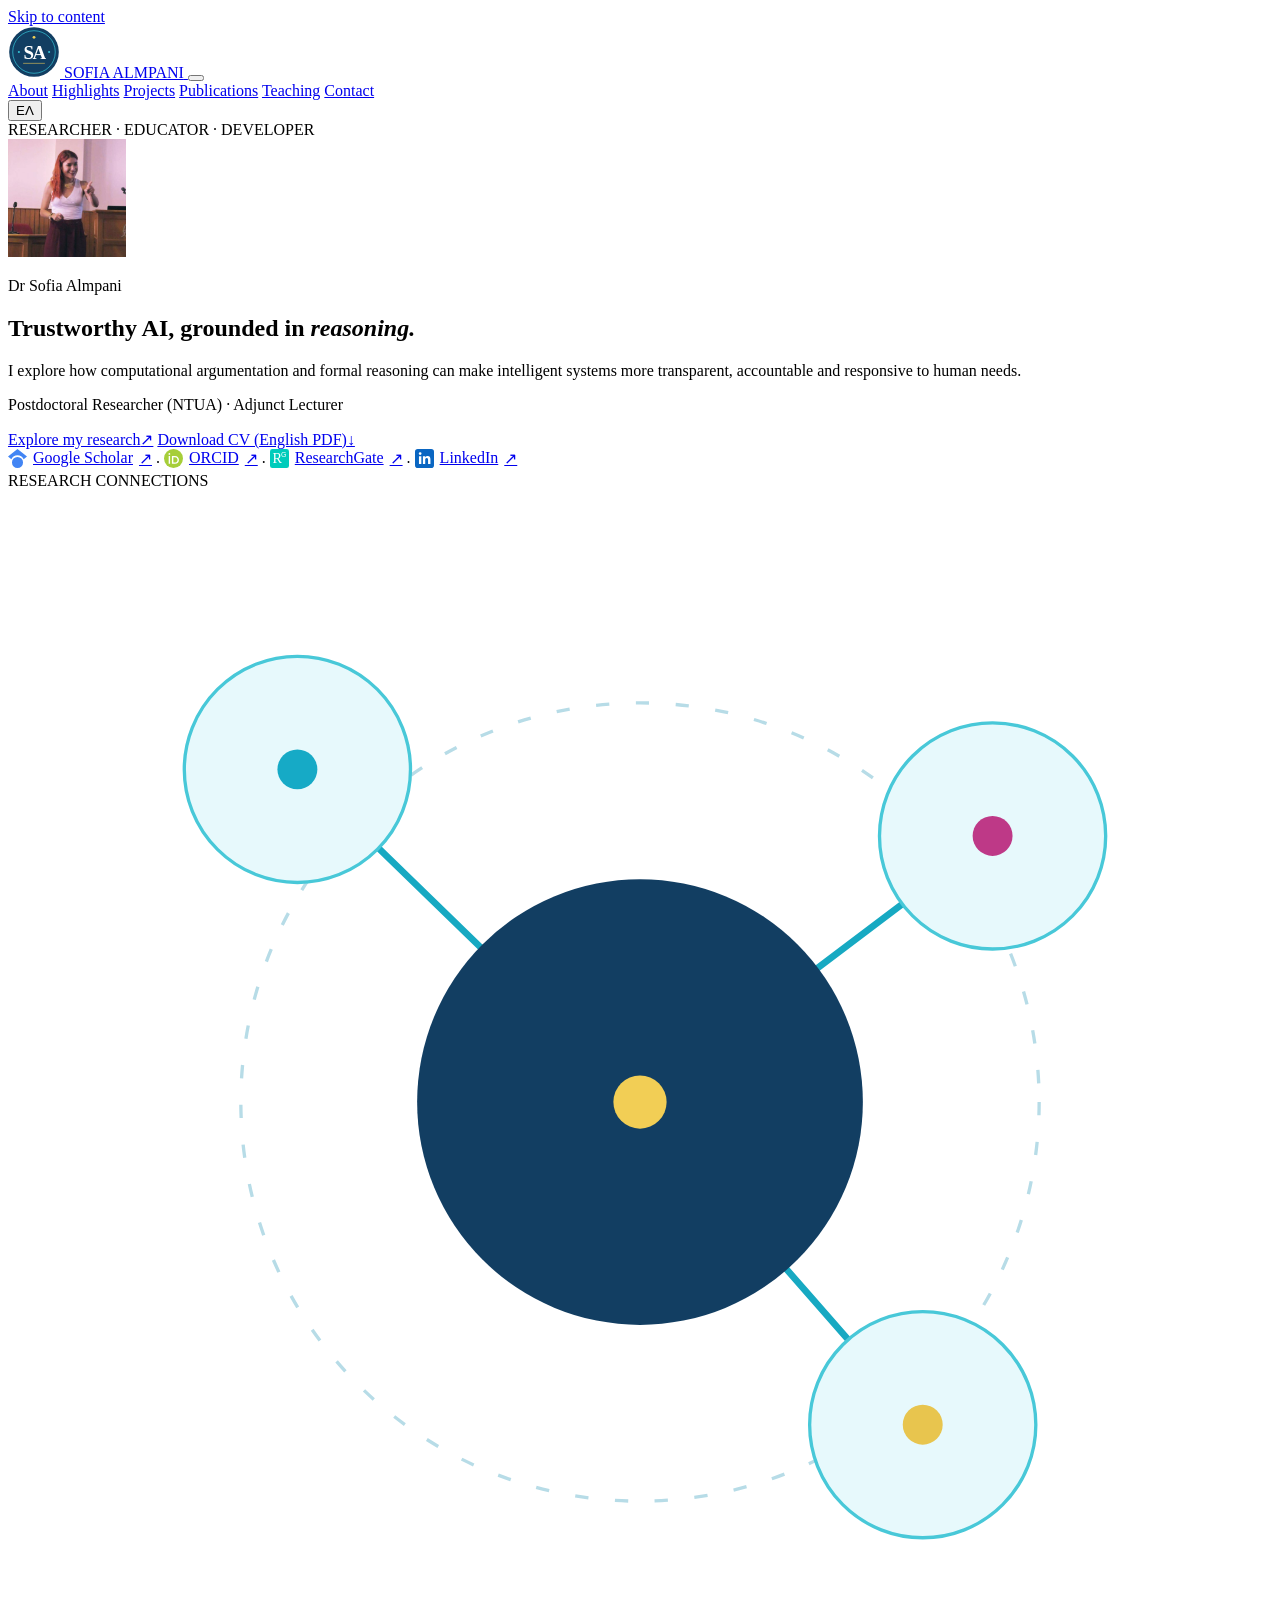
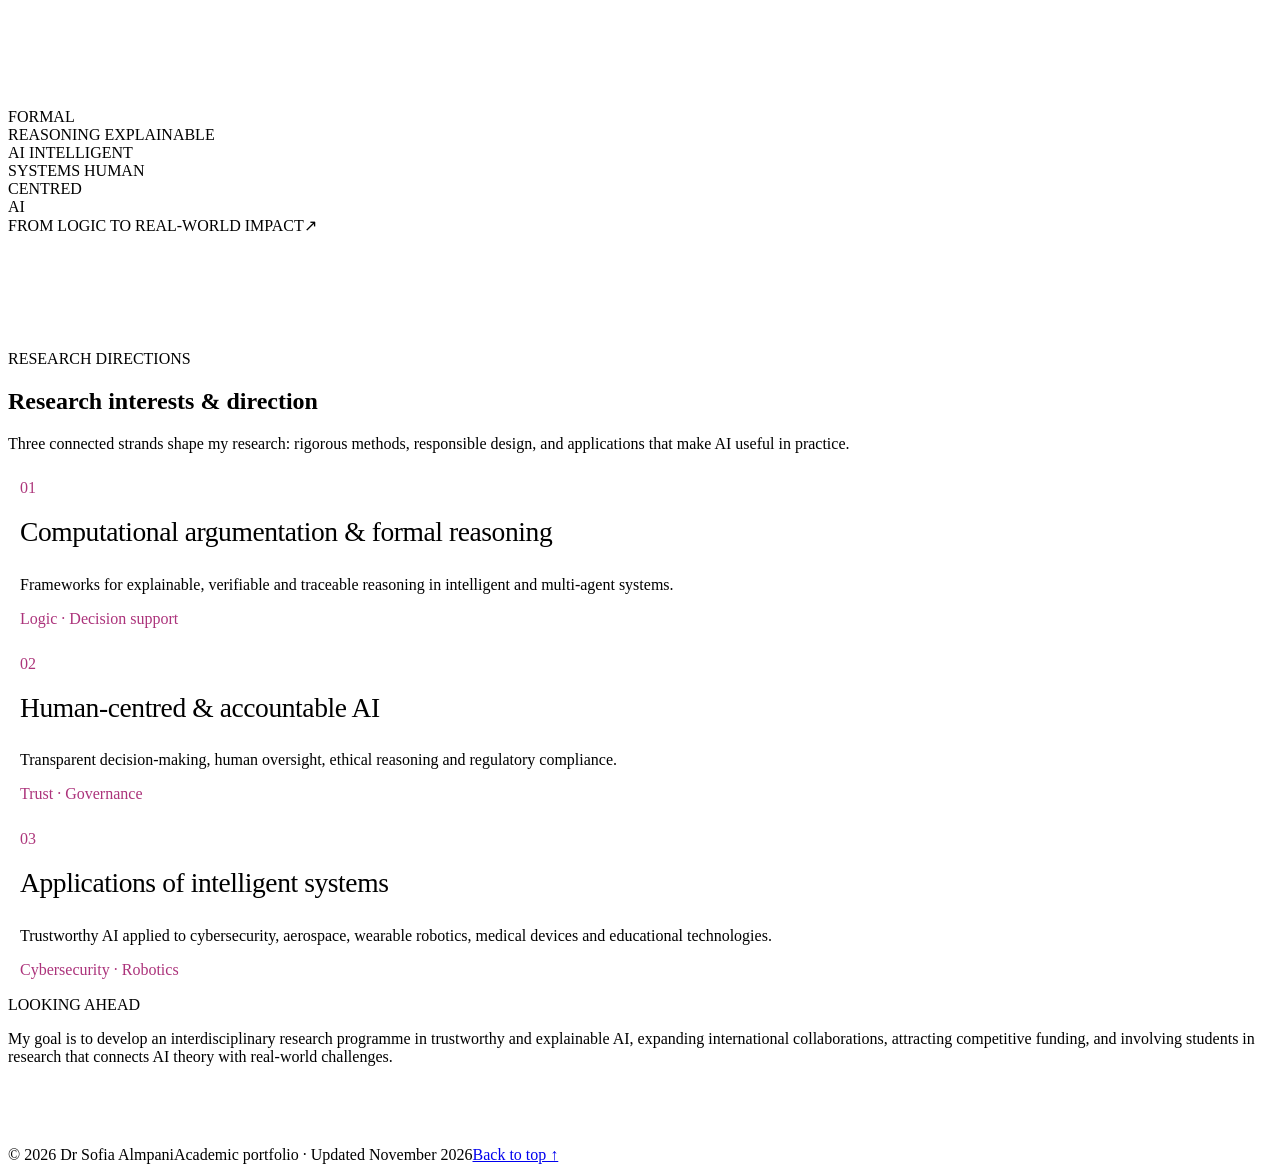
==== commit 5f9479bc: "Add files via upload" ====
--- a/index.html
+++ b/index.html
@@ -10,796 +10,11 @@
     <meta property="og:description" content="Research, publications, teaching, academic service and selected projects." />
     <title>Dr Sofia Almpani · Academic Research Portfolio</title>
     <link rel="icon" href="academic-seal-mark.svg" type="image/svg+xml" />
-    <style>
-/* Bundled from styles.css */
-:root {
-  color-scheme: light;
-  --ink: #26354a;
-  --ink-deep: #14283f;
-  --muted: #5c6b7c;
-  --line: #dddcd8;
-  --soft: #f8f5f0;
-  --soft-green: #f4e9e1;
-  --accent: #a44931;
-  --accent-bright: #ebba9d;
-  --white: #ffffff;
-  --page-width: 1180px;
-  --shadow: 0 16px 42px rgba(20, 40, 63, 0.085);
-  scroll-behavior: smooth;
-}
-
-*, *::before, *::after { box-sizing: border-box; }
-body { margin: 0; background: #fff; color: var(--ink); font: 18px/1.65 "Inter", "Segoe UI", system-ui, -apple-system, sans-serif; -webkit-font-smoothing: antialiased; }
-img, svg { max-width: 100%; }
-button, a { -webkit-tap-highlight-color: transparent; }
-a { color: inherit; text-decoration: none; }
-button { font: inherit; }
-button:focus-visible, a:focus-visible { outline: 3px solid #cb7955; outline-offset: 4px; }
-::selection { background: #efc6b0; color: #14283f; }
-.container { width: min(calc(100% - 80px), var(--page-width)); margin-inline: auto; }
-.section { scroll-margin-top: 100px; }
-.skip-link { position: fixed; z-index: 200; top: -100px; left: 16px; padding: 10px 18px; background: #fff; color: var(--ink-deep); box-shadow: var(--shadow); }
-.skip-link:focus { top: 12px; }
-.reading-progress { height: 3px; position: fixed; inset: 0 0 auto; z-index: 80; pointer-events: none; }
-.reading-progress span { display: block; height: 100%; width: 0; background: var(--accent); }
-
-/* Navigation */
-.site-header { background: rgba(255,255,255,.97); border-bottom: 1px solid var(--line); position: sticky; top: 0; z-index: 50; backdrop-filter: blur(15px); }
-.header-inner { min-height: 84px; display: flex; align-items: center; gap: 27px; }
-.brand { display: inline-flex; align-items: center; gap: 11px; flex-shrink: 0; }
-.brand-mark { display: grid; place-content: center; width: 52px; height: 52px; flex: 0 0 52px; }
-.brand-mark img { display: block; width: 100%; height: 100%; }
-.brand-name { font-size: 14px; letter-spacing: .1em; font-weight: 760; white-space: nowrap; }
-.site-nav { display: flex; align-items: center; gap: clamp(12px, 1.65vw, 26px); margin-left: auto; }
-.site-nav a { font-size: 14px; font-weight: 650; color: #364a61; transition: color .2s; }
-.site-nav a:hover { color: var(--accent); }
-.language-toggle { border: 1px solid #d6ad98; border-radius: 3px; background: #fcf4ee; color: #873a28; padding: 8px 14px; font-size: 14px; letter-spacing: .06em; font-weight: 800; cursor: pointer; margin-left: 3px; }
-.language-toggle:hover { background: #f5e3d7; }
-.menu-toggle { display: none; padding: 11px; border: 0; background: none; cursor: pointer; margin-left: auto; }
-.menu-toggle span { display: block; width: 22px; height: 2px; background: var(--ink); margin-block: 5px; border-radius: 2px; }
-
-/* Hero */
-.hero { background: linear-gradient(145deg, #fdfcf9 0%, #fbf8f3 54%, #f3eae1 100%); padding-top: 100px; }
-.hero-grid { display: grid; grid-template-columns: minmax(0, 1.14fr) minmax(0, .86fr); align-items: center; gap: clamp(40px, 5vw, 75px); }
-.eyebrow { display: inline-flex; align-items: center; gap: 14px; color: var(--accent); font-size: 14px; font-weight: 760; letter-spacing: .1em; margin-bottom: 22px; }
-.eyebrow-line { height: 1px; width: 35px; background: var(--accent); }
-.hero-persona { display: flex; align-items: center; gap: 20px; margin: 0 0 20px; }
-.hero-portrait { width: 118px; height: 118px; object-fit: cover; object-position: 50% 24%; flex: 0 0 118px; border: 4px solid #fff; outline: 1px solid #dfb9a5; border-radius: 2px; box-shadow: 0 7px 25px rgba(20, 40, 63, 0.13); }
-.hero-name { color: var(--ink); font-weight: 750; font-size: clamp(22px, 2.2vw, 29px); margin: 0; }
-h1, h2, h3, p { margin-top: 0; }
-h1, h2, h3 { line-height: 1.14; letter-spacing: -.035em; }
-h1 { font-size: clamp(47px, 5vw, 73px); font-weight: 730; color: var(--ink-deep); margin-bottom: 25px; max-width: 720px; }
-h1 em { font-family: Georgia, "Times New Roman", serif; font-weight: 400; font-style: italic; color: var(--accent); }
-.hero-description { color: #495b6e; max-width: 590px; font-size: 20px; line-height: 1.66; margin-bottom: 22px; }
-.hero-affiliation { display: flex; align-items: flex-start; gap: 10px; font-size: 16px; font-weight: 650; line-height: 1.5; margin-bottom: 34px; color: #3d5368; }
-.affiliation-pulse { display: inline-block; width: 9px; height: 9px; border-radius: 1px; background: var(--accent); margin-top: 7px; box-shadow: 0 0 0 4px #f0d8c9; flex: 0 0 auto; }
-.hero-actions { display: flex; gap: 12px; flex-wrap: wrap; }
-.btn { min-height: 52px; border-radius: 3px; display: inline-flex; justify-content: center; align-items: center; gap: 22px; padding: 12px 23px; font-size: 16px; font-weight: 710; transition: background .2s, transform .2s, border-color .2s; }
-.btn:hover { transform: translateY(-2px); }
-.btn-primary { background: var(--ink-deep); color: white; border: 1px solid var(--ink-deep); }
-.btn-primary:hover { background: #304867; }
-.btn-outline { border: 1px solid #c7ab9b; color: var(--ink); background: white; }
-.btn-outline:hover { border-color: var(--accent); }
-.hero-social { display: flex; align-items: center; gap: 13px; flex-wrap: wrap; margin-top: 28px; color: #586b7d; font-size: 15px; }
-.hero-social a { text-decoration: underline; text-underline-offset: 3px; text-decoration-color: #d9b5a4; }
-.hero-social a:hover { color: var(--accent); }
-.hero-visual { align-self: stretch; background: #fffaf5; border: 1px solid #e4d4c9; border-radius: 3px; position: relative; min-height: 510px; padding: 25px 27px 23px; box-shadow: var(--shadow); }
-.visual-topline, .visual-footer { display: flex; justify-content: space-between; gap: 12px; font-size: 13px; color: #754f42; font-weight: 750; letter-spacing: .07em; }
-.visual-topline { padding-bottom: 13px; border-bottom: 1px solid #e7d5c9; }
-.visual-footer { padding-top: 13px; border-top: 1px solid #e7d5c9; }
-.reasoning-graphic { position: relative; aspect-ratio: 380/365; width: 100%; margin: 13px auto; }
-.network-lines { width: 100%; height: 100%; }
-.orbit-label { position: absolute; font-size: clamp(12px, 1.05vw, 14px); line-height: 1.3; text-align: center; letter-spacing: .02em; color: #8b422f; font-weight: 800; }
-.label-top-left { left: 6.5%; top: 8%; }
-.label-top-right { right: 2%; top: 14%; }
-.label-bottom { right: 6.5%; bottom: 7%; }
-.network-core { position: absolute; inset: 50.4% 0 auto; transform: translateY(-50%); display: block; color: #f7e5d8; text-align: center; font-size: clamp(12px, 1.05vw, 14px); letter-spacing: .04em; font-weight: 820; line-height: 1.24; pointer-events: none; }
-.hero-bottom { border-top: 1px solid #e3d4c8; display: grid; grid-template-columns: repeat(3,minmax(0,1fr)); margin-top: 92px; padding-block: 30px 33px; gap: 30px; }
-.hero-bottom > div { display: flex; flex-direction: column; gap: 4px; padding-left: 29px; border-left: 3px solid #c67a5a; }
-.hero-bottom > div:first-child { padding-left: 0; border-left: none; }
-.fact-label { color: #875845; font-weight: 750; font-size: 13px; letter-spacing: .08em; }
-.hero-bottom strong { font-weight: 760; font-size: 18px; color: var(--ink-deep); }
-
-/* Shared sections */
-.research-section, .projects-section, .publications-section, .teaching-section, .service-section { padding-block: 112px; }
-.section-heading-row { display: grid; grid-template-columns: 1.05fr .75fr; gap: clamp(30px, 7vw, 115px); align-items: end; margin-bottom: 52px; }
-.section-index { color: var(--accent); font-size: 14px; font-weight: 820; letter-spacing: .12em; margin-bottom: 15px; }
-h2 { font-size: clamp(37px, 4vw, 52px); color: var(--ink-deep); font-weight: 740; margin-bottom: 0; }
-.section-intro { color: #5c7277; font-size: 17px; line-height: 1.65; margin: 0; }
-
-/* Highlights: a concise editorial update between the introduction and research. */
-.highlights-section { padding-block: 87px 94px; background: #152d46; color: #fff; }
-.highlights-section .section-index { color: #e9b397; }
-.highlights-section h2 { color: #fff; }
-.highlights-section .section-intro { color: #d2dce6; }
-.highlights-grid { display: grid; grid-template-columns: repeat(2, minmax(0, 1fr)); gap: 18px; }
-.highlight-card { background: #203e59; border: 1px solid #486078; border-top: 4px solid #cf8664; border-radius: 2px; padding: 27px 28px 25px; display: flex; flex-direction: column; min-height: 310px; }
-.highlight-meta { display: flex; align-items: center; justify-content: space-between; gap: 12px; margin-bottom: 24px; }
-.highlight-meta time { font-size: 19px; color: #f3c6a9; font-weight: 800; }
-.highlight-meta span { font-size: 13px; letter-spacing: .07em; font-weight: 800; color: #d8dee5; }
-.highlight-card h3 { font-size: 23px; line-height: 1.28; margin-bottom: 13px; }
-.highlight-card p { font-size: 16px; line-height: 1.58; color: #d2dfe9; margin-bottom: 22px; }
-.highlight-card a { margin-top: auto; color: #ffd0b1; font-size: 15px; font-weight: 750; text-decoration: underline; text-underline-offset: 4px; }
-.highlight-card a:hover { color: #fff; }
-.highlights-archive { margin-top: 30px; border: 1px solid #627b8f; background: #1c3852; }
-.highlights-archive summary { display: flex; justify-content: space-between; align-items: center; gap: 20px; list-style: none; padding: 21px 26px; color: #ffe0cb; font-size: 17px; font-weight: 750; cursor: pointer; }
-.highlights-archive summary::-webkit-details-marker { display: none; }
-.highlights-archive summary:hover { background: #264560; }
-.highlights-archive summary:focus-visible { outline: 3px solid #f3ba98; outline-offset: -4px; }
-.archive-chevron { font-size: 26px; line-height: 1; transition: transform .2s; }
-.highlights-archive[open] .archive-chevron { transform: rotate(180deg); }
-.archive-grid { display: grid; grid-template-columns: repeat(3,minmax(0,1fr)); gap: 16px; padding: 5px 20px 22px; }
-.archive-card { background: #25445f; border-top: 3px solid #d0a486; padding: 23px; }
-.archive-card .highlight-meta { margin-bottom: 17px; }
-.archive-card h3 { font-size: 20px; line-height: 1.3; margin-bottom: 12px; }
-.archive-card p { font-size: 15px; line-height: 1.62; color: #deebf4; margin: 0; }
-
-/* Research */
-.research-grid { display: grid; grid-template-columns: repeat(3,minmax(0,1fr)); gap: 19px; }
-.research-card { min-height: 360px; border: 1px solid #dfdad4; border-top: 4px solid #b25c42; border-radius: 3px; background: #fff; padding: 31px 30px 25px; display: flex; flex-direction: column; transition: transform .2s, box-shadow .2s; }
-.research-card:hover { transform: translateY(-4px); box-shadow: var(--shadow); }
-.card-number { font-size: 15px; font-weight: 750; color: #96523a; letter-spacing: .04em; }
-.research-icon { font-family: Georgia,serif; font-size: 43px; color: #b25c42; margin-top: 22px; margin-bottom: 16px; line-height: 1; }
-.research-card h3 { font-size: 23px; font-weight: 720; margin-bottom: 15px; }
-.research-card p { color: #546477; line-height: 1.62; font-size: 17px; margin-bottom: 25px; }
-.research-keyword { margin-top: auto; color: #93452f; font-size: 14px; font-weight: 740; border-top: 1px solid #e8ddd5; padding-top: 18px; }
-.research-vision { margin-top: 30px; padding: 27px 34px; background: #f6ece4; border-left: 4px solid #b25c42; display: grid; grid-template-columns: 165px 1fr; align-items: start; gap: 26px; border-radius: 2px; }
-.vision-label { font-size: 14px; color: #944a35; letter-spacing: .06em; font-weight: 810; padding-top: 5px; }
-.research-vision p { color: #3d5269; margin: 0; line-height: 1.68; }
-
-/* Projects */
-.projects-section { background: var(--soft); }
-.projects-grid { display: grid; grid-template-columns: repeat(3,minmax(0,1fr)); gap: 18px; }
-.project-card { background: #fff; border: 1px solid #e0ddd8; border-radius: 3px; padding: 28px; display: flex; flex-direction: column; min-height: 335px; transition: transform .2s, box-shadow .2s; }
-.project-card:hover { transform: translateY(-3px); box-shadow: var(--shadow); }
-.featured-project { background: #183650; color: #fff; border-color: #183650; }
-.project-top { display: flex; justify-content: space-between; flex-wrap: wrap; gap: 10px; margin-bottom: 30px; align-items: center; }
-.project-category { display: inline-block; background: #f5e8de; color: #8e422f; border-radius: 2px; padding: 5px 9px; letter-spacing: .04em; font-size: 13px; font-weight: 830; }
-.featured-project .project-category { background: #38536b; color: #f5c9b5; }
-.project-period { font-size: 15px; color: #566780; font-weight: 780; white-space: nowrap; }
-.featured-project .project-period { color: #f2d8c8; }
-.project-card h3 { font-size: 26px; margin-bottom: 4px; font-weight: 780; }
-.project-subtitle { font-size: 16px; color: #9f5037; font-weight: 690; margin-bottom: 17px; }
-.featured-project .project-subtitle { color: #f4cbb5; }
-.project-card > p:not(.project-subtitle) { font-size: 16px; color: #546477; line-height: 1.6; }
-.featured-project > p:not(.project-subtitle) { color: #e8eef4; }
-.project-facts { margin-top: auto; display: flex; gap: 22px; border-top: 1px solid #e5e0d9; padding-top: 17px; line-height: 1.45; font-size: 15px; color: #576a7d; }
-.project-facts > span { flex: 1; }
-.project-facts b { color: #9f5037; font-size: 13px; font-weight: 800; }
-.featured-project .project-facts { border-color: #58738b; color: #e4ebf2; }
-.featured-project .project-facts b { color: #f1c1ab; }
-.project-link { display: flex; justify-content: space-between; align-items: center; gap: 12px; color: #944632; margin-top: 18px; padding-top: 13px; border-top: 1px solid #e5e0d9; font-size: 15px; font-weight: 760; }
-.project-link:hover { color: #622918; }
-.featured-project .project-link { color: #f7c4a7; border-color: #58738b; }
-.featured-project .project-link:hover { color: #fff; }
-.projects-note { font-size: 14px; color: #667589; margin: 20px 0 0; }
-
-/* Publications */
-.publication-heading-extra { display: flex; flex-direction: column; align-items: flex-start; gap: 13px; }
-.inline-link { color: var(--accent); text-decoration: underline; text-decoration-thickness: 1px; text-underline-offset: 4px; font-size: 14px; font-weight: 780; }
-.publication-filters { display: flex; gap: 8px; flex-wrap: wrap; margin-bottom: 20px; }
-.filter-btn { border: 1px solid #dcc7ba; color: #7d4437; border-radius: 3px; padding: 9px 16px; background: #fff; cursor: pointer; font-size: 15px; font-weight: 690; }
-.filter-btn.active { background: var(--ink-deep); border-color: var(--ink-deep); color: #fff; }
-.filter-btn:hover:not(.active) { background: #fcf2ec; }
-.publication-list { border-top: 1px solid #dcd9d4; }
-.publication { display: grid; grid-template-columns: 82px minmax(0,1fr) 40px; gap: 26px; border-bottom: 1px solid #e4dfd8; padding-block: 25px; align-items: start; }
-.publication[hidden] { display: none; }
-.pub-year { color: #9e4b33; font-weight: 800; font-size: 18px; padding-top: 5px; }
-.pub-type { font-size: 13px; color: #77574c; font-weight: 810; letter-spacing: .06em; }
-.publication h3 { font-size: 20px; line-height: 1.4; letter-spacing: -.012em; margin: 8px 0; font-weight: 740; }
-.publication p { margin-bottom: 0; color: #647285; font-size: 15px; line-height: 1.5; }
-.publication > a { display: grid; place-items: center; width: 40px; height: 40px; background: #f5e5dc; color: #944632; border-radius: 2px; transition: background .2s; font-size: 22px; }
-.publication > a:hover { background: #efd5c5; }
-.section-action { margin-top: 29px; }
-
-/* Teaching */
-.teaching-section { background: var(--soft); }
-.teaching-section .section-heading-row { grid-template-columns: 1fr; gap: 16px; }
-.teaching-section .section-intro { max-width: 940px; }
-.teaching-layout { display: block; }
-.teaching-quote { display: flex; align-items: center; gap: 23px; border-radius: 3px; background: #f1e6db; padding: 23px 30px; margin-bottom: 27px; border-left: 4px solid #b86b4d; }
-.quote-symbol { font-family: Georgia,serif; line-height: .8; font-size: 60px; display: block; color: #c18e70; flex: 0 0 auto; }
-.teaching-quote p { font-size: clamp(18px, 1.75vw, 22px); line-height: 1.55; font-weight: 610; letter-spacing: -.018em; color: #263d55; margin: 0; flex: 1; }
-.quote-caption { font-size: 13px; letter-spacing: .08em; color: #924e39; font-weight: 810; flex: 0 0 150px; text-align: right; }
-.teaching-timeline { display: grid; grid-template-columns: repeat(2,minmax(0,1fr)); align-items: stretch; gap: 18px; }
-.teaching-item { padding: 20px 23px; background: #fff; border: 1px solid #ddd7cf; border-left: 4px solid #b96d4f; border-radius: 2px; }
-.teaching-institution { display: flex; align-items: center; gap: 16px; margin-bottom: 13px; }
-.teaching-institution > div { min-width: 0; }
-.institution-logo { display: grid; place-items: center; width: 68px; height: 68px; flex: 0 0 68px; border: 1px solid #e3d8cf; position: relative; background: #fff; overflow: hidden; }
-.institution-logo img { position: absolute; inset: 0; display: block; width: 100%; height: 100%; object-fit: contain; background: white; }
-.institution-logo.is-missing img { display: none; }
-.logo-fallback { font-size: 13px; font-weight: 850; color: #994c34; }
-.teaching-institution h3 { font-size: 19px; line-height: 1.36; margin-bottom: 6px; letter-spacing: -.012em; }
-.timeline-date { color: #965037; font-size: 14px; line-height: 1.4; font-weight: 780; margin: 0; }
-.course-list { list-style: none; margin: 0; padding: 0; }
-.course-list li { border-top: 1px solid #eee7df; position: relative; padding: 9px 0 9px 18px; font-size: 16px; color: #506177; line-height: 1.46; }
-.course-list li::before { content: ""; position: absolute; width: 6px; height: 6px; left: 0; top: 19px; background: #b66c4d; }
-
-/* Service */
-.service-grid { display: grid; grid-template-columns: repeat(3,minmax(0,1fr)); gap: 30px; }
-.service-card { border-top: 4px solid #bd7556; padding-top: 22px; }
-.service-small { display: block; color: #95503a; letter-spacing: .08em; font-size: 14px; font-weight: 810; margin-bottom: 17px; }
-.service-card h3 { font-size: 23px; margin-bottom: 15px; }
-.service-card p { font-size: 17px; line-height: 1.7; color: #586b7e; }
-.proposal-strip { margin-top: 67px; background: #f2e9e1; border-radius: 3px; border: 1px solid #dfc9b9; padding: 34px 42px; display: flex; justify-content: space-between; align-items: center; gap: 30px; }
-.proposal-eyebrow { color: #925039; font-size: 14px; letter-spacing: .07em; font-weight: 800; }
-.proposal-strip h3 { font-size: 26px; margin-block: 8px 12px; }
-.proposal-strip p { color: #566779; font-size: 17px; max-width: 750px; margin: 0; }
-.proposal-decoration { color: #c18466; font-weight: 760; font-size: 74px; line-height: 1; flex-shrink: 0; letter-spacing: -.07em; }
-.proposal-decoration span { color: #8d442f; font-size: .65em; }
-
-/* Contact */
-.contact-section { background: #152d46; color: #fff; padding-block: 84px; }
-.contact-layout { display: grid; grid-template-columns: 1fr auto; align-items: center; gap: 60px; }
-.light-index { color: #e9b397; }
-.contact-section h2 { color: #fff; font-size: clamp(38px, 4vw, 55px); max-width: 670px; }
-.contact-section p:not(.section-index) { color: #dbe4ee; max-width: 650px; font-size: 18px; margin-top: 17px; margin-bottom: 0; }
-.contact-actions { display: flex; flex-direction: column; align-items: flex-start; gap: 13px; }
-.btn-light { background: #f2d0bb; color: #14283f; white-space: nowrap; }
-.btn-light:hover { background: #fff; }
-.contact-email { font-size: 16px; color: #e6eaf0; text-decoration: underline; text-decoration-color: #b58a76; text-underline-offset: 4px; }
-.site-footer { padding-block: 24px; background: #0e2235; color: #d0dbe5; font-size: 14px; }
-.footer-layout { display: flex; justify-content: space-between; gap: 25px; flex-wrap: wrap; }
-.footer-layout a { color: #f4d5c2; }
-
-/* Responsive layout */
-@media (max-width: 1100px) {
-  .site-nav { gap: 12px; }
-  .site-nav a { font-size: 14px; }
-  .brand-name { display: none; }
-  .research-card { padding-inline: 23px; }
-  .project-card { padding: 24px; }
-}
-@media (max-width: 850px) {
-  .container { width: min(calc(100% - 48px), var(--page-width)); }
-  .header-inner { min-height: 73px; }
-  .brand-name { display: inline; }
-  .menu-toggle { display: block; }
-  .site-nav { position: absolute; inset: 73px 0 auto; background: #fff; padding: 17px 24px 23px; border-bottom: 1px solid #e2d8d2; display: none; flex-direction: column; align-items: stretch; gap: 0; box-shadow: 0 20px 30px rgba(20,40,63,.08); }
-  .site-nav.open { display: flex; }
-  .site-nav a { padding: 12px 6px; font-size: 15px; }
-  .language-toggle { margin-left: 0; }
-  .hero { padding-top: 72px; }
-  .hero-grid { grid-template-columns: 1fr; }
-  .hero-copy { max-width: 680px; }
-  .hero-visual { width: min(100%, 545px); min-height: auto; margin-inline: auto; }
-  .hero-bottom { margin-top: 65px; }
-  .section-heading-row { grid-template-columns: 1fr; gap: 16px; margin-bottom: 36px; }
-  .section-intro { max-width: 620px; }
-  .highlights-grid { grid-template-columns: 1fr; }
-  .highlight-card { min-height: 0; }
-  .archive-grid { grid-template-columns: 1fr; }
-  .research-grid, .service-grid { grid-template-columns: 1fr; }
-  .research-card { min-height: 0; padding: 29px; }
-  .research-icon { margin-top: 15px; }
-  .research-vision { grid-template-columns: 1fr; gap: 8px; }
-  .projects-grid { grid-template-columns: repeat(2,minmax(0,1fr)); }
-  .teaching-timeline { grid-template-columns: 1fr; }
-  .teaching-quote { flex-wrap: wrap; }
-  .quote-caption { flex-basis: 100%; text-align: left; padding-left: 65px; }
-  .contact-layout { grid-template-columns: 1fr; gap: 26px; }
-}
-@media (max-width: 590px) {
-  body { font-size: 17px; }
-  .container { width: min(calc(100% - 36px), var(--page-width)); }
-  .brand-name { display: inline; font-size: 13px; }
-  .brand-mark { width: 42px; height: 42px; flex-basis: 42px; }
-  .header-inner { gap: 12px; }
-  .hero { padding-top: 56px; }
-  h1 { font-size: clamp(42px, 11vw, 59px); }
-  .hero-description { font-size: 17px; }
-  .hero-name { font-size: 18px; }
-  .hero-persona { gap: 14px; }
-  .hero-portrait { width: 96px; height: 96px; flex-basis: 96px; }
-  .hero-actions { display: grid; grid-template-columns: 1fr; }
-  .hero-visual { border-radius: 3px; padding: 20px; }
-  .hero-bottom { grid-template-columns: 1fr; gap: 18px; margin-top: 50px; }
-  .hero-bottom > div, .hero-bottom > div:first-child { border-left: 3px solid #c67a5a; padding-left: 14px; }
-  .research-section, .projects-section, .publications-section, .teaching-section, .service-section, .highlights-section { padding-block: 77px; }
-  h2 { font-size: 35px; }
-  .research-grid, .projects-grid, .service-grid { grid-template-columns: 1fr; }
-  .research-vision, .proposal-strip { padding: 25px; }
-  .projects-grid { gap: 13px; }
-  .project-card { min-height: 290px; }
-  .publication { grid-template-columns: 55px minmax(0,1fr) 30px; gap: 10px; }
-  .publication h3 { font-size: 18px; }
-  .pub-type { font-size: 12px; }
-  .publication > a { width: 30px; height: 32px; }
-  .teaching-item { padding: 17px; }
-  .institution-logo { width: 54px; height: 54px; flex-basis: 54px; }
-  .teaching-institution { gap: 11px; }
-  .teaching-institution h3 { font-size: 17px; }
-  .timeline-date { font-size: 13px; }
-  .course-list li { font-size: 15px; }
-  .teaching-quote { padding: 25px; }
-  .proposal-strip { align-items: start; }
-  .proposal-decoration { display: none; }
-  .contact-section { padding-block: 66px; }
-  .footer-layout { flex-direction: column; gap: 10px; }
-}
-@media (prefers-reduced-motion: reduce) {
-  :root { scroll-behavior: auto; }
-  *, *::before, *::after { animation-duration: .01ms !important; transition-duration: .01ms !important; }
-}
-
-
-/* Bundled from theme-v5.css */
-/* Academic Portfolio v5 — White Smoke, Blue & Cyan.
-   Yellow and fuchsia are restrained editorial accents. */
-:root {
-  --ink: #163a56;
-  --ink-deep: #0f3c61;
-  --muted: #536b7d;
-  --line: #d1e5ec;
-  --soft: #f5f7f8;
-  --soft-green: #e9f8fb;
-  --accent: #087c9c;
-  --accent-bright: #36c4d7;
-  --cyan: #20b8ce;
-  --yellow: #f2cb54;
-  --fuchsia: #ba377e;
-  --shadow: 0 16px 43px rgba(18, 69, 100, .08);
-}
-
-body { background: #f5f7f8; color: var(--ink); }
-main { min-height: calc(100vh - 165px); }
-main > section[hidden] { display: none !important; }
-main > section:not([hidden]) { animation: page-enter .26s ease-out both; }
-@keyframes page-enter { from { opacity: .55; transform: translateY(7px); } to { opacity: 1; transform: none; } }
-button:focus-visible, a:focus-visible, summary:focus-visible { outline-color: #16b8ca; }
-::selection { background: #b9f1f7; color: #123e62; }
-.reading-progress span { background: linear-gradient(90deg,var(--cyan),var(--fuchsia)); }
-
-/* Header: deliberately round seal, no rectangular background. */
-.site-header { background: rgba(255,255,255,.98); border-color: #d5e9ee; }
-.brand-mark, .brand-mark img { border-radius: 50%; background: transparent !important; }
-.brand-mark { overflow: hidden; }
-.brand-name { color: #113c60; font-size: 15px; letter-spacing: .12em; }
-.site-nav { gap: clamp(3px,.7vw,13px); }
-.site-nav a { padding: 10px 12px; border-bottom: 3px solid transparent; border-radius: 2px 2px 0 0; color: #456476; font-weight: 710; transition: color .2s, background .2s; }
-.site-nav a:hover { background: #eaf9fc; color: #055d83; }
-.site-nav a[aria-current="page"] { color: #074f75; background: #e9f8fc; border-color: #21b5cb; }
-.language-toggle { border-color: #86ccdf; background: #eafaff; color: #084f75; min-width: 50px; }
-.language-toggle:hover { background: #d6f5fb; }
-.menu-toggle span { background: #0f3c61; }
-
-/* Welcome view: compact, airy and deliberately not long-scrolling. */
-.hero { background: radial-gradient(circle at 89% 10%, #dcf4fa 0,transparent 34%), linear-gradient(135deg,#fff 0,#f5f7f8 63%,#eaf6f9 100%); padding-top: 65px; padding-bottom: 48px; }
-.hero-grid { grid-template-columns: minmax(0,1.1fr) minmax(0,.9fr); align-items: center; gap: clamp(28px,5vw,66px); }
-.eyebrow { color: #086c91; font-size: 13px; }
-.eyebrow-line { background: var(--cyan); }
-.hero-portrait { border-color: #fff; outline-color: #7fc8d8; box-shadow: 0 10px 25px rgba(18,69,100,.12); }
-.hero-name { color: #123e62; }
-h1 { color: #0f3c61; font-size: clamp(42px,4.65vw,65px); }
-h1 em { color: #0f91b2; }
-.hero-description { color: #466477; font-size: 19px; }
-.hero-affiliation { color: #28516a; }
-.affiliation-pulse { background: #20b8ce; box-shadow: 0 0 0 4px #d0f3f8; }
-.btn { border-radius: 2px; }
-.btn-primary { color: #fff; background: #0d5278; border-color: #0d5278; }
-.btn-primary:hover { background: #087a9e; }
-.btn-outline { border-color: #a4d4e0; color: #0b5577; background: #fff; }
-.btn-outline:hover { border-color: #20b8ce; background: #eefbfe; }
-.hero-social { color: #436a7e; }
-.hero-social a { text-decoration-color: #6bbfce; }
-.hero-social a:hover { color: #087c9c; }
-.hero-visual { min-height: 0; align-self: center; border-color: #bfe3eb; background: #fff; box-shadow: 0 22px 48px rgba(10,81,118,.10); padding: 21px 23px 17px; }
-.visual-topline, .visual-footer { color: #0e6d91; }
-.visual-topline { border-color: #dcf0f5; }
-.visual-footer { border-color: #dcf0f5; }
-.reasoning-graphic { max-width: 435px; margin: 7px auto; }
-.orbit-label { color: #087c9c; }
-.network-core { color: #fff; }
-.hero-bottom { margin-top: 25px; border-color: #d7eaf0; gap: 12px; padding-block: 22px 0; }
-.hero-bottom > div { background: #fff; padding: 15px 18px; border: 1px solid #d6e8ef; border-top: 4px solid #24b4c9; }
-.hero-bottom > div:first-child { padding: 15px 18px; border: 1px solid #d6e8ef; border-top: 4px solid #24b4c9; }
-.hero-bottom > div:nth-child(2) { border-top-color: #f2cb54; }
-.hero-bottom > div:nth-child(3) { border-top-color: #ba377e; }
-.fact-label { color: #19758c; }
-.hero-bottom strong { font-size: 18px; line-height: 1.4; color: #0f3c61; }
-
-/* Top-level menu views now look like independent pages. */
-.research-section,.projects-section,.publications-section,.teaching-section,.service-section,.highlights-section { padding-block: 67px 90px; }
-.section-index { color: #0b869f; }
-.section-heading-row { margin-bottom: 38px; }
-h2 { color: #103e61; }
-.section-intro { color: #536d7c; }
-
-/* News: one featured story and a lightweight editorial list. */
-.highlights-section { background: #f5f7f8; color: #163a56; }
-.highlights-section .section-index { color: #ba377e; }
-.highlights-section h2 { color: #123e62; }
-.highlights-section .section-intro { color: #526b7e; }
-.highlights-grid { grid-template-columns: minmax(0,1.06fr) minmax(0,.94fr); grid-template-rows: repeat(3,minmax(0,auto)); column-gap: 35px; row-gap: 0; align-items: stretch; }
-.highlight-card { border-radius: 0; box-shadow: none; min-height: 0; }
-.highlight-feature { grid-row: 1 / span 3; position: relative; overflow: hidden; background: linear-gradient(145deg,#0d4c73 0,#0e7695 100%); color: #fff; border: none; border-top: 8px solid #33c7da; padding: clamp(28px,4vw,49px); min-height: 495px; }
-.highlight-feature::after { content: ""; position: absolute; width: 280px; height: 280px; border-radius: 50%; border: 42px solid rgba(226,250,255,.09); right: -126px; bottom: -133px; pointer-events: none; }
-.highlight-feature .highlight-meta { margin-bottom: auto; justify-content: flex-start; gap: 18px; flex-wrap: wrap; }
-.highlight-feature .highlight-meta time { font-size: 17px; color: #f8d86c; }
-.highlight-feature .highlight-meta span { color: #e6fbff; font-size: 12px; }
-.highlight-feature h3 { font-size: clamp(29px,3vw,42px); line-height: 1.17; margin: 45px 0 21px; max-width: 540px; }
-.highlight-feature p { font-size: 18px; line-height: 1.68; max-width: 540px; color: #e0f4fa; margin-bottom: 28px; }
-.highlight-feature a { color: #fff; background: #ba377e; width: fit-content; padding: 11px 17px; text-decoration: none; font-weight: 760; font-size: 16px; }
-.highlight-feature a:hover { background: #a02b6b; }
-.highlight-story { background: transparent; border: none; border-bottom: 1px solid #bedde7; padding: 24px 2px 23px; display: grid; grid-template-columns: 106px 1fr; grid-template-rows: auto auto auto; column-gap: 20px; row-gap: 6px; }
-.highlight-story:first-of-type { padding-top: 0; }
-.highlight-story .highlight-meta { grid-column: 1; grid-row: 1 / span 3; display: flex; align-items: flex-start; flex-direction: column; justify-content: flex-start; gap: 7px; margin: 0; }
-.highlight-story .highlight-meta time { font-size: 23px; line-height: 1.1; color: #0f7898; }
-.highlight-story .highlight-meta span { color: #ad3475; font-size: 11px; letter-spacing: .06em; }
-.highlight-story h3 { grid-column: 2; grid-row: 1; margin: 0; font-size: 22px; line-height: 1.3; color: #133f5f; }
-.highlight-story p { grid-column: 2; grid-row: 2; margin: 0; font-size: 15px; line-height: 1.55; color: #546d7f; }
-.highlight-story a { grid-column: 2; grid-row: 3; margin-top: 7px; color: #087b9c; font-size: 14px; text-decoration-color: #8dcedb; }
-.highlight-story a:hover { color: #ad3475; }
-.highlights-archive { background: #fff; border: 1px solid #c5dfe8; margin-top: 33px; }
-.highlights-archive summary { color: #0f6786; background: #e9f7fa; padding: 18px 23px; font-size: 16px; }
-.highlights-archive summary:hover { background: #d8f4f9; }
-.archive-grid { display: block; padding: 0 25px; }
-.archive-card { display: grid; grid-template-columns: 185px minmax(0,1fr); gap: 8px 23px; padding: 25px 0; background: transparent; border: none; border-bottom: 1px solid #d3e8ee; }
-.archive-card:last-child { border-bottom: 0; }
-.archive-card .highlight-meta { grid-row: 1 / span 2; grid-column: 1; display: flex; flex-direction: column; align-items: flex-start; justify-content: flex-start; gap: 7px; margin: 0; }
-.archive-card .highlight-meta time { color: #0e839f; }
-.archive-card .highlight-meta span { color: #b2397b; }
-.archive-card h3 { grid-column: 2; font-size: 21px; margin: 0; color: #123e61; }
-.archive-card p { grid-column: 2; font-size: 15px; color: #4f697e; }
-
-/* Research, projects, publications, teaching and service. */
-.research-card { border-color: #d0e4eb; border-top-color: #23b9ce; }
-.research-card:nth-child(2) { border-top-color: #f2cb54; }
-.research-card:nth-child(3) { border-top-color: #ba377e; }
-.card-number,.research-icon,.research-keyword { color: #0b8ba9; }
-.research-keyword { border-color: #daebf0; }
-.research-vision { background: #eaf8fb; border-left-color: #16b6cb; }
-.vision-label { color: #0f7190; }
-.projects-section,.teaching-section { background: #eff6f8; }
-.project-card { border-color: #d4e5eb; }
-.featured-project { background: #104d73; border-color: #104d73; }
-.project-category { background: #e2f7fb; color: #0b7698; }
-.featured-project .project-category { background: #266987; color: #f6d55e; }
-.project-subtitle,.project-facts b,.project-link { color: #0b83a2; }
-.featured-project .project-subtitle,.featured-project .project-facts b,.featured-project .project-link { color: #e7da83; }
-.project-facts,.project-link { border-color: #d5e8ee; }
-.filter-btn { border-color: #a7d5e0; color: #0a7592; }
-.filter-btn.active { background: #0d688e; border-color: #0d688e; }
-.filter-btn:hover:not(.active) { background: #e7f9fc; }
-.publication-list,.publication { border-color: #d1e7ec; }
-.pub-year { color: #0788a5; }
-.pub-type { color: #bb347e; }
-.publication > a { background: #dcf6fa; color: #0e7295; }
-.publication > a:hover { background: #bbedf4; }
-.teaching-section .section-heading-row { grid-template-columns: 1fr; }
-.teaching-quote { background: #e4f6fa; border-left-color: #1db9cd; }
-.quote-symbol,.quote-caption { color: #077d9b; }
-.teaching-timeline { grid-template-columns: repeat(2,minmax(0,1fr)); gap: 21px; }
-.teaching-item { border: 1px solid #cfe5ec; border-top: 4px solid #19b5c9; background: #fff; padding: 25px; }
-.teaching-item:nth-child(3n+2) { border-top-color: #f2cb54; }
-.teaching-item:nth-child(3n) { border-top-color: #be3987; }
-.institution-logo { border-color: #d7e9ee; background: #fff; }
-.logo-fallback,.timeline-date { color: #147f9c; }
-.course-list li { color: #456274; border-color: #e6f0f3; }
-.course-list li::before { background: #1bb7ce; }
-.service-card { border-top-color: #1cb7cd; }
-.service-card:nth-child(2) { border-top-color: #f2cb54; }
-.service-card:nth-child(3) { border-top-color: #be3987; }
-.service-small,.proposal-eyebrow { color: #087d9f; }
-.proposal-strip { background: #e7f8fb; border-color: #c5e5ed; }
-.proposal-decoration { color: #0e8eab; }
-.proposal-decoration span { color: #be3987; }
-.contact-section { background: linear-gradient(130deg,#104165,#086f91); }
-.light-index { color: #f4d772; }
-.btn-light { background: #f2cb54; color: #113f61; }
-.btn-light:hover { background: #fff0a5; }
-.contact-email { color: #e3f8fb; text-decoration-color: #41d3e0; }
-.site-footer { background: #092f4b; color: #d5edf3; }
-.footer-layout a { color: #a9e6f1; }
-
-@media (max-width: 1100px) {
-  .site-nav { gap: 2px; }
-  .site-nav a { padding-inline: 9px; }
-}
-@media (max-width: 850px) {
-  .site-nav { background: #fff; border-bottom-color: #cde7ef; }
-  .site-nav a { padding: 12px 14px; border-bottom-width: 1px; }
-  .hero { padding-top: 50px; }
-  .hero-visual { min-height: 0; }
-  .hero-bottom { margin-top: 27px; }
-  .highlights-grid { grid-template-columns: 1fr; grid-template-rows: auto; gap: 20px; }
-  .highlight-feature { grid-row: auto; min-height: 345px; }
-  .highlight-feature h3 { margin-top: 65px; }
-  .highlight-story { padding: 19px 0; }
-  .teaching-timeline { grid-template-columns: repeat(2,minmax(0,1fr)); }
-}
-@media (max-width: 700px) {
-  .hero-bottom { grid-template-columns: 1fr; }
-  .teaching-timeline { grid-template-columns: 1fr; }
-  .archive-card { grid-template-columns: 1fr; }
-  .archive-card .highlight-meta,.archive-card h3,.archive-card p { grid-column: 1; grid-row: auto; }
-  .archive-card .highlight-meta { flex-direction: row; align-items: baseline; }
-}
-@media (max-width: 590px) {
-  .hero { padding-top: 35px; padding-bottom: 42px; }
-  .hero-bottom { margin-top: 24px; }
-  .hero-bottom > div,.hero-bottom > div:first-child { padding: 15px; border-left: 1px solid #d6e8ef; border-top: 4px solid #24b4c9; }
-  .hero-bottom > div:nth-child(2) { border-top-color: #f2cb54; }
-  .hero-bottom > div:nth-child(3) { border-top-color: #ba377e; }
-  .highlights-section,.research-section,.projects-section,.publications-section,.teaching-section,.service-section { padding-block: 40px 65px; }
-  .highlight-feature { padding: 25px; min-height: 300px; }
-  .highlight-feature h3 { font-size: 30px; }
-  .highlight-story { grid-template-columns: 1fr; row-gap: 9px; }
-  .highlight-story .highlight-meta { grid-column: 1; grid-row: auto; flex-direction: row; align-items: baseline; }
-  .highlight-story h3,.highlight-story p,.highlight-story a { grid-column: 1; grid-row: auto; }
-  .archive-grid { padding-inline: 20px; }
-  .teaching-item { padding: 19px; }
-}
-@media (prefers-reduced-motion: reduce) {
-  main > section:not([hidden]) { animation: none; }
-}
-
-
-/* Bundled from theme-v6.css */
-/* Carousel update — one highlight at a time, legible editorial framing. */
-.news-carousel { background: #fff; border: 1px solid #c9e2e9; border-top: 0; }
-.news-carousel .highlights-grid { display: block; grid-template-columns: none; min-height: 330px; }
-.news-carousel .highlight-card[hidden] { display: none !important; }
-#highlights-carousel .highlight-card {
-  display: flex;
-  flex-direction: column;
-  position: relative;
-  overflow: hidden;
-  grid-column: auto;
-  grid-row: auto;
-  min-height: 365px;
-  padding: clamp(28px, 4.1vw, 52px);
-  border: 0;
-  border-top: 6px solid #25bfd3;
-  background: linear-gradient(120deg, #ffffff 62%, #eafaff 100%);
-  color: #123e62;
-  box-shadow: none;
-}
-#highlights-carousel .highlight-card::after {
-  content: "";
-  position: absolute;
-  width: 220px;
-  height: 220px;
-  right: -90px;
-  bottom: -110px;
-  border: 24px solid rgba(28,181,207,.09);
-  border-radius: 50%;
-  pointer-events: none;
-}
-#highlights-carousel .highlight-card:nth-child(2) { border-top-color: #f2cb54; }
-#highlights-carousel .highlight-card:nth-child(3) { border-top-color: #ba377e; }
-#highlights-carousel .highlight-card:nth-child(4) { border-top-color: #24b9ce; }
-#highlights-carousel .highlight-card .highlight-meta {
-  display: flex;
-  align-items: center;
-  justify-content: flex-start;
-  flex-direction: row;
-  gap: 22px;
-  margin: 0 0 25px;
-}
-#highlights-carousel .highlight-card .highlight-meta time { font-size: 19px; color: #0b80a0; font-weight: 830; }
-#highlights-carousel .highlight-card .highlight-meta span { color: #b03579; font-size: 13px; font-weight: 830; letter-spacing: .1em; }
-#highlights-carousel .highlight-card h3 {
-  grid-column: auto;
-  grid-row: auto;
-  font-size: clamp(28px, 3.1vw, 43px);
-  max-width: 930px;
-  margin: 0 0 19px;
-  color: #123e62;
-  line-height: 1.18;
-}
-#highlights-carousel .highlight-card p {
-  grid-column: auto;
-  grid-row: auto;
-  font-size: clamp(17px, 1.4vw, 19px);
-  max-width: 880px;
-  line-height: 1.65;
-  color: #506c80;
-  margin: 0 0 28px;
-}
-#highlights-carousel .highlight-card a {
-  display: inline-flex;
-  align-items: center;
-  grid-column: auto;
-  grid-row: auto;
-  align-self: flex-start;
-  width: auto;
-  margin-top: auto;
-  padding: 11px 18px;
-  font-size: 16px;
-  font-weight: 750;
-  background: #0b6388;
-  color: #fff;
-  border: 0;
-  text-decoration: none;
-  transition: background .18s;
-}
-#highlights-carousel .highlight-card a:hover { background: #ba377e; color: #fff; }
-.carousel-controls { display: flex; align-items: center; justify-content: space-between; gap: 16px; padding: 15px 28px; background: #f1f9fb; border-top: 1px solid #d3e9ee; }
-.carousel-position { color: #0f6485; font-size: 16px; font-weight: 820; letter-spacing: .04em; white-space: nowrap; font-variant-numeric: tabular-nums; }
-.carousel-dots { display: flex; align-items: center; gap: 9px; margin-inline: auto; }
-.carousel-dot { display: block; width: 13px; height: 13px; padding: 0; border: 0; background: #a3cbd5; cursor: pointer; transition: width .2s, background .2s; }
-.carousel-dot.is-active { background: #ba377e; width: 35px; }
-.carousel-dot:hover:not(.is-active) { background: #1a9fbb; }
-.carousel-arrows { display: flex; gap: 8px; }
-.carousel-arrow { display: inline-flex; align-items: center; gap: 10px; justify-content: center; border: 1px solid #a7d4df; background: white; color: #0a6284; padding: 9px 13px; cursor: pointer; font-size: 15px; font-weight: 750; min-height: 44px; }
-.carousel-arrow:hover { background: #e2f7fa; border-color: #18a9c0; }
-.carousel-arrow span[aria-hidden="true"] { font-size: 22px; line-height: 1; }
-@media (max-width: 700px) {
-  #highlights-carousel .highlight-card { min-height: 340px; }
-  .carousel-controls { flex-wrap: wrap; padding: 14px 16px; }
-  .carousel-dots { order: 3; width: 100%; justify-content: center; }
-}
-@media (max-width: 450px) {
-  #highlights-carousel .highlight-card { padding: 26px 22px; min-height: 360px; }
-  #highlights-carousel .highlight-card .highlight-meta { flex-wrap: wrap; gap: 8px 18px; }
-  #highlights-carousel .highlight-card h3 { font-size: 28px; }
-  .carousel-arrow { font-size: 14px; padding: 8px 10px; }
-}
-@media (prefers-reduced-motion: reduce) {
-  .carousel-dot, .carousel-arrow { transition: none; }
-}
-
-
-/* Bundled from theme-v7.css */
-/* Selected frame treatments. All other site elements retain their existing style. */
-
-/* Research B: open editorial composition with geometric symbols, no lines. */
-.research-grid { gap: clamp(16px, 2.5vw, 32px); }
-.research-card {
-  border: 0;
-  border-left: 0;
-  border-bottom: 0;
-  border-radius: 0;
-  background: transparent;
-  box-shadow: none;
-  min-height: 0;
-  padding: 10px 12px 17px;
-  transition: none;
-}
-.research-card:nth-child(2),
-.research-card:nth-child(3) { border: 0; }
-.research-card:hover {
-  transform: none;
-  background-color: transparent;
-  box-shadow: none;
-}
-.research-card h3 {
-  font-family: Georgia, 'Times New Roman', serif;
-  font-size: clamp(26px, 2.15vw, 30px);
-  line-height: 1.21;
-  letter-spacing: -.015em;
-  font-weight: 500;
-}
-.research-card .card-number { color: #ad367b; }
-.research-card .research-icon {
-  display: grid;
-  place-items: center;
-  width: 68px;
-  height: 68px;
-  font-size: 38px;
-  margin-top: 17px;
-  margin-bottom: 21px;
-  background: #e0f4f8;
-  color: #086e91;
-}
-.research-card:nth-child(2) .research-icon {
-  background: #fcf2d8;
-  color: #986e10;
-}
-.research-card:nth-child(3) .research-icon {
-  background: #f9e7f0;
-  color: #af337c;
-}
-.research-keyword {
-  color: #ac337b;
-  border: 0;
-  padding-top: 7px;
-}
-.research-vision { border-left: 0; }
-
-/* About combines the profile, research directions and academic contributions. */
-body[data-current-view="about"] .hero { padding-bottom: 47px; }
-body[data-current-view="about"] .research-section { padding-block: 52px 64px; }
-body[data-current-view="about"] .service-section { padding-block: 55px 90px; }
-
-/* Teaching A: precision outline — a consistent cyan border and top marker. */
-.teaching-item,
-.teaching-item:nth-child(3n+2),
-.teaching-item:nth-child(3n) {
-  border: 1px solid #90d0dc;
-  border-top: 4px solid #19b7cb;
-  border-radius: 2px;
-  background: #fff;
-  box-shadow: none;
-}
-
-@media (max-width: 590px) {
-  .research-card { padding: 26px 22px 24px; }
-}
-
-
-/* Bundled from theme-v8.css */
-/* Academic publication record and featured contributions. */
-.hero-bottom .stat-number {
-  display: block;
-  font-size: clamp(34px, 3.6vw, 48px);
-  line-height: 1.05;
-  font-weight: 800;
-  letter-spacing: -.05em;
-  font-variant-numeric: tabular-nums;
-  color: #103f63;
-  margin-top: 9px;
-  margin-bottom: 3px;
-}
-.hero-bottom .stat-description {
-  display: block;
-  color: #506a7e;
-  font-size: 15px;
-  line-height: 1.4;
-}
-.stat-source {
-  color: #61798b;
-  text-align: right;
-  margin-top: 5px;
-  margin-bottom: 0;
-  font-size: 12px;
-  line-height: 1.45;
-}
-.publication-featured {
-  background: transparent;
-  padding-left: 0;
-  padding-right: 0;
-  border-left: 0;
-}
-.publication-featured:nth-child(2),
-.publication-featured:nth-child(3) { border-left: 0; }
-.publication .publication-insight {
-  margin-top: 12px;
-  max-width: 72ch;
-  color: #405f73;
-  font-size: 15px;
-  line-height: 1.58;
-}
-.publication-insight strong {
-  display: block;
-  color: #0c7696;
-  margin-bottom: 3px;
-  text-transform: uppercase;
-  font-size: 11px;
-  font-weight: 800;
-  letter-spacing: .095em;
-}
-.visually-hidden {
-  position: absolute !important;
-  width: 1px !important;
-  height: 1px !important;
-  overflow: hidden !important;
-  clip-path: inset(50%) !important;
-  white-space: nowrap !important;
-}
-main > section h1:focus, main > section h2:focus {
-  outline: none;
-}
-main > section h1:focus-visible, main > section h2:focus-visible {
-  outline: 3px solid #18abc2;
-  outline-offset: 7px;
-}
-@media (max-width: 700px) {
-  .hero-bottom { grid-template-columns: repeat(3, minmax(0, 1fr)); }
-  .hero-bottom > div { min-width: 0; padding: 12px; }
-  .hero-bottom .stat-number { font-size: 35px; }
-  .stat-source { text-align: left; font-size: 12px; margin-top: 10px; }
-}
-@media (max-width: 620px) {
-  .hero-bottom { grid-template-columns: 1fr; gap: 9px; }
-  .hero-bottom > div { display: grid; grid-template-columns: 1fr auto; align-items: baseline; column-gap: 12px; }
-  .hero-bottom .stat-number { grid-row: span 2; grid-column: 2; align-self: center; margin: 0; font-size: 34px; }
-  .hero-bottom .stat-description { grid-column: 1; }
-  .publication-featured { padding-inline: 0; }
-}
-
-    </style>
+    <link rel="stylesheet" href="styles.css" />
+    <link rel="stylesheet" href="theme-v5.css" />
+    <link rel="stylesheet" href="theme-v6.css" />
+    <link rel="stylesheet" href="theme-v7.css" />
+    <link rel="stylesheet" href="theme-v8.css" />
     <script type="application/ld+json">
       {
         "@context": "https://schema.org",
@@ -825,6 +40,7 @@
         ]
       }
     </script>
+    <script src="script.js" defer></script>
   </head>
   <body>
     <a class="skip-link" href="#main" data-i18n="skipContent">Skip to content</a>
@@ -868,13 +84,13 @@
               <a class="btn btn-outline" href="Sofia_Almpani_CV.pdf" download="Sofia_Almpani_CV.pdf" data-cv-download><span data-i18n="downloadCv">Download CV (English PDF)</span><span aria-hidden="true">↓</span></a>
             </div>
             <div class="hero-social" aria-label="Academic profiles">
-              <a href="https://scholar.google.gr/citations?hl=en&amp;user=rC9Hv_AAAAAJ" target="_blank" rel="noopener noreferrer">Google Scholar <span aria-hidden="true">↗</span></a>
+              <a href="https://scholar.google.gr/citations?hl=en&amp;user=rC9Hv_AAAAAJ" target="_blank" rel="noopener noreferrer"><svg class="profile-logo" viewBox="0 0 24 24" fill="#4285F4" aria-hidden="true" focusable="false"><path d="M12 24a7 7 0 1 1 0-14 7 7 0 0 1 0 14ZM12 0 0 9.5l4.2 3.4A9 9 0 0 1 12 8a9 9 0 0 1 7.8 4.9L24 9.5Z"/></svg><span>Google Scholar</span> <span aria-hidden="true">↗</span></a>
               <span aria-hidden="true">·</span>
-              <a href="https://orcid.org/0000-0003-4823-479X" target="_blank" rel="me noopener noreferrer" aria-label="ORCID profile, 0000-0003-4823-479X">ORCID <span aria-hidden="true">↗</span></a>
+              <a href="https://orcid.org/0000-0003-4823-479X" target="_blank" rel="me noopener noreferrer" aria-label="ORCID profile, 0000-0003-4823-479X"><svg class="profile-logo" viewBox="0 0 24 24" fill="#A6CE39" aria-hidden="true" focusable="false"><circle cx="12" cy="12" r="12"/><g fill="#fff"><circle cx="6.8" cy="6.3" r="1.1"/><path d="M5.9 8.7h1.8v10H5.9zm4.1 0h3.8c6.8 0 6.8 10 0 10H10zm1.8 1.6v6.8h2c4.4 0 4.4-6.8 0-6.8z" fill-rule="evenodd"/></g></svg><span>ORCID</span> <span aria-hidden="true">↗</span></a>
               <span aria-hidden="true">·</span>
-              <a href="https://www.researchgate.net/profile/Sofia-Almpani" target="_blank" rel="noopener noreferrer">ResearchGate <span aria-hidden="true">↗</span></a>
+              <a href="https://www.researchgate.net/profile/Sofia-Almpani" target="_blank" rel="noopener noreferrer"><svg class="profile-logo" viewBox="0 0 24 24" fill="#00CCBB" aria-hidden="true" focusable="false"><rect width="24" height="24" rx="3"/><text x="3" y="18" font-family="Georgia,serif" font-size="18" fill="white">R</text><text x="14" y="10" font-family="Arial,sans-serif" font-size="9" fill="white">G</text></svg><span>ResearchGate</span> <span aria-hidden="true">↗</span></a>
               <span aria-hidden="true">·</span>
-              <a href="https://www.linkedin.com/in/sofia-almpani/" target="_blank" rel="noopener noreferrer">LinkedIn <span aria-hidden="true">↗</span></a>
+              <a href="https://www.linkedin.com/in/sofia-almpani/" target="_blank" rel="noopener noreferrer"><svg class="profile-logo" viewBox="0 0 24 24" fill="#0A66C2" aria-hidden="true" focusable="false"><path d="M20.45 0H3.55A3.55 3.55 0 0 0 0 3.55v16.9A3.55 3.55 0 0 0 3.55 24h16.9A3.55 3.55 0 0 0 24 20.45V3.55A3.55 3.55 0 0 0 20.45 0Z"/><path fill="white" d="M5 9h3v10H5zm1.5-5a1.75 1.75 0 1 1 0 3.5 1.75 1.75 0 0 1 0-3.5ZM10 9h2.9v1.4h.1c.4-.8 1.4-1.7 2.9-1.7 3.1 0 3.6 2 3.6 4.6V19h-3v-5c0-1.2 0-2.7-1.7-2.7s-1.9 1.3-1.9 2.6V19H10Z"/></svg><span>LinkedIn</span> <span aria-hidden="true">↗</span></a>
             </div>
           </div>
 
@@ -911,24 +127,24 @@
           </div>
           <div class="news-carousel" id="highlights-carousel" role="region" aria-roledescription="carousel" aria-label="News and highlights">
           <div class="highlights-grid" aria-live="polite" aria-atomic="true">
-            <article class="highlight-card highlight-feature">
+            <article class="highlight-card highlight-feature highlight-with-photo"><div class="highlight-copy">
               <div class="highlight-meta"><time datetime="2026-10-21">21–23 OCT 2026</time><span data-i18n="highlightSumType">CONFERENCE</span></div>
               <h3 data-i18n="highlightSumTitle">Chairing the SUM 2026 local committee</h3>
               <p data-i18n="highlightSumBody">Local Committee Chair for the 17th International Conference on Scalable Uncertainty Management, hosted by NTUA in Athens.</p>
               <a href="https://sum2026.math.ntua.gr/?page_id=740" target="_blank" rel="noopener noreferrer"><span data-i18n="highlightSumLink">SUM 2026 committee</span><span aria-hidden="true"> ↗</span></a>
-            </article>
+            </div><figure class="highlight-photo"><img src="assets/sum-2026-conference.jpg" alt="Participants at the SUM 2026 conference at NTUA in Athens" width="1536" height="1079" loading="lazy" decoding="async" /></figure></article>
             <article class="highlight-card highlight-story">
               <div class="highlight-meta"><time datetime="2026">2026</time><span data-i18n="highlightOneType">RESEARCH</span></div>
               <h3 data-i18n="highlightOneTitle">New work on trustworthy AI and argumentation</h3>
               <p data-i18n="highlightOneBody">Three journal articles on human-centred AI, collaborative argumentation and requirements for countering hostile narratives.</p>
               <a href="#publications"><span data-i18n="highlightRead">Explore publications</span><span aria-hidden="true"> ↗</span></a>
             </article>
-            <article class="highlight-card highlight-story">
+            <article class="highlight-card highlight-story highlight-with-photo"><div class="highlight-copy">
               <div class="highlight-meta"><time datetime="2026">2026</time><span data-i18n="highlightTwoType">MENTORING</span></div>
               <h3 data-i18n="highlightTwoTitle">Perseus student team recognised</h3>
               <p data-i18n="highlightTwoBody">Mentoring the Perseus team in cybersecurity and unmanned aerial systems, recognised with a Youth Entrepreneurship Award.</p>
               <a href="https://www.facebook.com/photo?fbid=986905237796243&amp;set=a.143709362115839" target="_blank" rel="noopener noreferrer"><span data-i18n="highlightMentoring">See the Perseus award</span><span aria-hidden="true"> ↗</span></a>
-            </article>
+            </div><figure class="highlight-photo"><img src="assets/perseus-award-2026.jpg" alt="PERSEUS team receiving the Youth Entrepreneurship Award 2026" width="1536" height="1536" loading="lazy" decoding="async" /></figure></article>
             <article class="highlight-card highlight-story">
               <div class="highlight-meta"><time datetime="2025">2025</time><span data-i18n="highlightThreeType">AWARD</span></div>
               <h3 data-i18n="highlightThreeTitle">Best Paper Award</h3>
@@ -983,9 +199,9 @@
             <p class="section-intro" data-i18n="researchIntro">Three connected strands shape my research: rigorous methods, responsible design, and applications that make AI useful in practice.</p>
           </div>
           <div class="research-grid">
-            <article class="research-card"><span class="card-number">01</span><div class="research-icon" aria-hidden="true">∴</div><h3 data-i18n="researchOneTitle">Computational argumentation & formal reasoning</h3><p data-i18n="researchOneBody">Frameworks for explainable, verifiable and traceable reasoning in intelligent and multi-agent systems.</p><span class="research-keyword" data-i18n="researchOneTag">Logic · Decision support</span></article>
-            <article class="research-card"><span class="card-number">02</span><div class="research-icon" aria-hidden="true">◎</div><h3 data-i18n="researchTwoTitle">Human-centred & accountable AI</h3><p data-i18n="researchTwoBody">Transparent decision-making, human oversight, ethical reasoning and regulatory compliance.</p><span class="research-keyword" data-i18n="researchTwoTag">Trust · Governance</span></article>
-            <article class="research-card"><span class="card-number">03</span><div class="research-icon" aria-hidden="true">⌁</div><h3 data-i18n="researchThreeTitle">Applications of intelligent systems</h3><p data-i18n="researchThreeBody">Trustworthy AI applied to cybersecurity, aerospace, wearable robotics, medical devices and educational technologies.</p><span class="research-keyword" data-i18n="researchThreeTag">Cybersecurity · Robotics</span></article>
+            <article class="research-card"><span class="card-number">01</span><h3 data-i18n="researchOneTitle">Computational argumentation & formal reasoning</h3><p data-i18n="researchOneBody">Frameworks for explainable, verifiable and traceable reasoning in intelligent and multi-agent systems.</p><span class="research-keyword" data-i18n="researchOneTag">Logic · Decision support</span></article>
+            <article class="research-card"><span class="card-number">02</span><h3 data-i18n="researchTwoTitle">Human-centred & accountable AI</h3><p data-i18n="researchTwoBody">Transparent decision-making, human oversight, ethical reasoning and regulatory compliance.</p><span class="research-keyword" data-i18n="researchTwoTag">Trust · Governance</span></article>
+            <article class="research-card"><span class="card-number">03</span><h3 data-i18n="researchThreeTitle">Applications of intelligent systems</h3><p data-i18n="researchThreeBody">Trustworthy AI applied to cybersecurity, aerospace, wearable robotics, medical devices and educational technologies.</p><span class="research-keyword" data-i18n="researchThreeTag">Cybersecurity · Robotics</span></article>
           </div>
           <div class="research-vision"><span class="vision-label" data-i18n="visionLabel">LOOKING AHEAD</span><p data-i18n="visionBody">My goal is to develop an interdisciplinary research programme in trustworthy and explainable AI, expanding international collaborations, attracting competitive funding, and involving students in research that connects AI theory with real-world challenges.</p></div>
         </div>
@@ -1115,355 +331,11 @@
         </div>
       </section>
 
-      <section class="section service-section" id="service" aria-labelledby="service-title">
-        <div class="container">
-          <div class="section-heading-row"><div><p class="section-index">ACADEMIC CONTRIBUTIONS</p><h2 id="service-title" data-i18n="serviceTitle">Academic service & engagement</h2></div><p class="section-intro" data-i18n="serviceIntro">Research grows through collaboration, mentoring, shared tools and active participation in the scholarly community.</p></div>
-          <div class="service-grid">
-            <article class="service-card"><span class="service-small" data-i18n="serviceCategoryOne">EDITORIAL & CONFERENCES</span><h3 data-i18n="serviceOneTitle">Supporting scholarly exchange</h3><p data-i18n="serviceOneBody">Editorial Board member of Studia Humana; scientific and organising committee involvement in SUM 2026, PoEM 2026, UNILOG, Scientix and Rules: Logic and Applications workshops.</p></article>
-            <article class="service-card"><span class="service-small" data-i18n="serviceCategoryTwo">COLLABORATION</span><h3 data-i18n="serviceTwoTitle">International research networks</h3><p data-i18n="serviceTwoBody">Collaborations spanning RuleML, the University of Twente, Jadavpur University, the Hellenic-Romanian Logic and Computation Group, and European robotics and STEM education networks.</p></article>
-            <article class="service-card"><span class="service-small" data-i18n="serviceCategoryThree">MENTORING</span><h3 data-i18n="serviceThreeTitle">Guiding emerging researchers</h3><p data-i18n="serviceThreeBody">Mentoring doctoral and early-career researchers, the ENGINO Educational R&amp;D team, and student teams including Perseus (cybersecurity and UAVs) and Ikaros (EuroBot robotics).</p></article>
-          </div>
-          <div class="proposal-strip"><div><span class="proposal-eyebrow" data-i18n="proposalEyebrow">RESEARCH DEVELOPMENT</span><h3 data-i18n="proposalTitle">From ideas to collaborative proposals</h3><p data-i18n="proposalBody">Contributions to more than 20 research and innovation proposals, including scientific writing, work-package development, budgets, partner coordination and submission.</p></div><span class="proposal-decoration" aria-hidden="true">20<span>+</span></span></div>
-        </div>
-      </section>
-
       <section class="section contact-section" id="contact" aria-labelledby="contact-title">
         <div class="container contact-layout"><div><p class="section-index light-index">05 / CONTACT</p><h2 id="contact-title" data-i18n="contactTitle">Let’s connect around research.</h2><p data-i18n="contactBody">I welcome conversations about trustworthy AI, computational argumentation, research collaborations and interdisciplinary teaching.</p></div><div class="contact-actions"><a class="btn btn-light" href="mailto:salmpani@mail.ntua.gr"><span data-i18n="contactEmail">Get in touch</span><span aria-hidden="true">↗</span></a><a class="contact-email" href="mailto:salmpani@mail.ntua.gr">salmpani@mail.ntua.gr</a></div></div>
       </section>
     </main>
 
     <footer class="site-footer"><div class="container footer-layout"><span>© 2026 Dr Sofia Almpani</span><span data-i18n="footerUpdated">Academic portfolio · Updated November 2026</span><a href="#about" data-i18n="backTop">Back to top ↑</a></div></footer>
-    <script>
-/* A small, dependency-free enhancement layer for this static GitHub Pages site. */
-(() => {
-  'use strict';
-
-  const greek = {
-    skipContent: 'Μετάβαση στο κύριο περιεχόμενο',
-    navAbout: 'Σχετικά', navHighlights: 'Νέα', navProjects: 'Έργα', navPublications: 'Δημοσιεύσεις',
-    navTeaching: 'Διδασκαλία', navContact: 'Επικοινωνία',
-    heroEyebrow: 'ΕΡΕΥΝΗΤΡΙΑ · ΔΙΔΑΣΚΟΥΣΑ · ΠΡΟΓΡΑΜΜΑΤΙΣΤΡΙΑ',
-    heroTitle: 'Αξιόπιστη ΤΝ με θεμέλιο τη <em>συλλογιστική.</em>',
-    heroDescription: 'Ερευνώ πώς η υπολογιστική επιχειρηματολογία και η τυπική συλλογιστική μπορούν να καταστήσουν τα ευφυή συστήματα πιο διαφανή, υπεύθυνα και προσανατολισμένα στις ανθρώπινες ανάγκες.',
-    heroAffiliation: 'Μεταδιδακτορική ερευνήτρια (ΕΜΠ) · Εντεταλμένη διδάσκουσα',
-    exploreResearch: 'Εξερεύνησε την έρευνά μου', downloadCv: 'Λήψη βιογραφικού (Ελληνικά PDF)',
-    visualLabel: 'ΕΡΕΥΝΗΤΙΚΕΣ ΣΥΝΔΕΣΕΙΣ', visualFoot: 'ΑΠΟ ΤΗ ΛΟΓΙΚΗ ΣΤΙΣ ΕΦΑΡΜΟΓΕΣ',
-    orbitFormal: 'ΤΥΠΙΚΗ<br>ΣΥΛΛΟΓΙΣΤΙΚΗ', orbitExplain: 'ΕΞΗΓΗΣΙΜΗ<br>ΤΝ',
-    orbitSystems: 'ΕΥΦΥΗ<br>ΣΥΣΤΗΜΑΤΑ', orbitCore: 'ΑΝΘΡΩΠΟ-<br>ΚΕΝΤΡΙΚΗ<br>ΤΝ',
-    highlightsTitle: 'Πρόσφατα νέα και διακρίσεις',
-    highlightsIntro: 'Επιλεγμένες δημοσιεύσεις, διακρίσεις και δράσεις καθοδήγησης από την πρόσφατη ακαδημαϊκή μου δραστηριότητα.',
-    highlightSumType: 'ΣΥΝΕΔΡΙΟ',
-    highlightSumTitle: 'Πρόεδρος της Τοπικής Οργανωτικής Επιτροπής του SUM 2026',
-    highlightSumBody: 'Πρόεδρος της Τοπικής Οργανωτικής Επιτροπής του 17ου Διεθνούς Συνεδρίου Scalable Uncertainty Management, που φιλοξενήθηκε στο ΕΜΠ, στην Αθήνα.',
-    highlightSumLink: 'Επιτροπή SUM 2026',
-    highlightOneType: 'ΕΡΕΥΝΑ', highlightOneTitle: 'Νέες εργασίες στην αξιόπιστη ΤΝ και την επιχειρηματολογία',
-    highlightOneBody: 'Τρεις δημοσιεύσεις σε επιστημονικά περιοδικά το 2026 για την ανθρωποκεντρική ΤΝ, τη συνεργατική επιχειρηματολογία και τις απαιτήσεις συστημάτων για την αντιμετώπιση εχθρικών αφηγημάτων.',
-    highlightRead: 'Δείτε τις δημοσιεύσεις',
-    highlightTwoType: 'ΚΑΘΟΔΗΓΗΣΗ', highlightTwoTitle: 'Διάκριση της φοιτητικής ομάδας Perseus',
-    highlightTwoBody: 'Καθοδήγηση της ομάδας Perseus στους τομείς της κυβερνοασφάλειας και των μη επανδρωμένων εναέριων συστημάτων, με διάκριση Youth Entrepreneurship Award.',
-    highlightMentoring: 'Δείτε τη διάκριση Perseus',
-    highlightThreeType: 'ΒΡΑΒΕΙΟ', highlightThreeTitle: 'Βραβείο Καλύτερης Εργασίας',
-    highlightThreeBody: 'Διάκριση για την ανάπτυξη συστήματος λογικής συλλογιστικής που υποστηρίζει τη συμμόρφωση με τη νομοθεσία προστασίας δεδομένων.',
-    highlightDetails: 'Λεπτομέρειες στο βιογραφικό',
-    carouselPrevious: 'Προηγούμενο', carouselNext: 'Επόμενο',
-    archiveToggle: 'Δείτε παλαιότερες σημαντικές στιγμές',
-    archiveOneType: 'ΕΡΕΥΝΑ', archiveOneTitle: 'Διάκριση μεταδιδακτορικής έρευνας',
-    archiveOneBody: 'Υποτροφία «Χ. Παπακυριακόπουλος» στο ΕΜΠ για τα Μαθηματικά της Πληροφορικής.',
-    archiveTwoType: 'ΑΚΑΔΗΜΑΪΚΗ ΠΡΟΣΦΟΡΑ', archiveTwoTitle: 'Διοργάνωση συνεδρίου Scientix',
-    archiveTwoBody: 'Συμμετοχή στην οργανωτική επιτροπή του 3ου Πανελλήνιου Συνεδρίου Scientix στην Αθήνα.',
-    archiveThreeType: 'ΔΙΕΘΝΗΣ ΚΙΝΗΤΙΚΟΤΗΤΑ', archiveThreeTitle: 'Ερευνητική επίσκεψη στο University of Twente',
-    archiveThreeBody: 'Επιστημονική αποστολή COST Action Wearable Robots με αντικείμενο τις ηθικές, νομικές και κοινωνικές πτυχές της φορετής ρομποτικής.',
-    researchTitle: 'Ερευνητικά ενδιαφέροντα & κατευθύνσεις',
-    researchIntro: 'Τρεις αλληλοσυνδεόμενες κατευθύνσεις καθορίζουν την έρευνά μου: αυστηρές μέθοδοι, υπεύθυνος σχεδιασμός και εφαρμογές με ουσιαστικό αντίκτυπο.',
-    researchOneTitle: 'Υπολογιστική επιχειρηματολογία & τυπική συλλογιστική',
-    researchOneBody: 'Πλαίσια εξηγήσιμης, επαληθεύσιμης και ιχνηλάσιμης συλλογιστικής σε ευφυή και πολυπρακτορικά συστήματα.',
-    researchOneTag: 'Λογική · Υποστήριξη αποφάσεων',
-    researchTwoTitle: 'Ανθρωποκεντρική & υπεύθυνη ΤΝ',
-    researchTwoBody: 'Διαφανής λήψη αποφάσεων, ανθρώπινη εποπτεία, ηθική συλλογιστική και συμμόρφωση με κανονιστικά πλαίσια.',
-    researchTwoTag: 'Εμπιστοσύνη · Διακυβέρνηση',
-    researchThreeTitle: 'Εφαρμογές ευφυών συστημάτων',
-    researchThreeBody: 'Αξιόπιστη ΤΝ στην κυβερνοασφάλεια, την αεροδιαστημική, τη φορετή ρομποτική, τις ιατροτεχνολογικές συσκευές και τις εκπαιδευτικές τεχνολογίες.',
-    researchThreeTag: 'Κυβερνοασφάλεια · Ρομποτική',
-    visionLabel: 'ΜΕΛΛΟΝΤΙΚΗ ΠΡΟΟΠΤΙΚΗ',
-    visionBody: 'Στόχος μου είναι η ανάπτυξη διεπιστημονικού ερευνητικού προγράμματος στην αξιόπιστη και εξηγήσιμη ΤΝ, η ενίσχυση διεθνών συνεργασιών, η προσέλκυση ανταγωνιστικής χρηματοδότησης και η συμμετοχή φοιτητών σε έρευνα που συνδέει τη θεωρία της ΤΝ με πραγματικές προκλήσεις.',
-    projectsTitle: 'Η έρευνα στην πράξη',
-    projectsIntro: 'Επιλεγμένα συνεργατικά έργα σε ΤΝ, ρομποτική, κυβερνοασφάλεια, εκπαίδευση και ψηφιακή καινοτομία.',
-    avalancheSub: 'Κατανόηση εχθρικών διαδικτυακών αφηγημάτων',
-    avalancheBody: 'Έρευνα σε εχθρικά διαδικτυακά αφηγήματα, κοινωνικοτεχνικές απαιτήσεις και προσεγγίσεις ανίχνευσης παραπληροφόρησης, ρητορικής μίσους και deepfakes.',
-    avalancheRole: 'Ερευνήτρια · IDIR',
-    steamSub: 'Κινητοί χώροι δημιουργίας για σχολεία',
-    steamBody: 'Ανάπτυξη εκπαιδευτικού υλικού και πλατφόρμας Moodle για κινητά makerspaces στη δευτεροβάθμια εκπαίδευση.',
-    steamRole: 'Ερευνήτρια · ΕΜΠ',
-    makerspaceSub: 'Μάθηση μέσα από την κατασκευή',
-    makerspaceBody: 'Εκπαιδευτική έρευνα και ανάπτυξη για maker education, συνδυάζοντας STEM, CAD, τρισδιάστατη εκτύπωση και σχεδιασμό.',
-    makerspaceRole: 'Ερευνήτρια · ENGINO',
-    inbotsSub: 'Συμπεριληπτική ρομποτική για την κοινωνία',
-    inbotsBody: 'Έρευνα στην εκπαιδευτική ρομποτική και την κοινωνική αποδοχή της, με συμβολή σε παραδοτέα και εργαστήρια.',
-    inbotsRole: 'Ερευνήτρια · EDUMOTIVA',
-    ginobotSub: 'Οικοσύστημα ρομποτικής για την εκπαίδευση STEM',
-    ginobotBody: 'Ανάπτυξη αναλυτικών προγραμμάτων και εκπαιδευτικού υλικού για επεκτάσιμο εκπαιδευτικό ρομπότ.',
-    ginobotRole: 'Ερευνήτρια · ENGINO',
-    legicrowdSub: 'Κατανοητοί ψηφιακοί όροι χρήσης',
-    legicrowdBody: 'Οντολογικές επισημειώσεις ηλεκτρονικών όρων χρήσης για μεγαλύτερη διαφάνεια, ιδιωτικότητα και τεκμηριωμένες αποφάσεις.',
-    legicrowdRole: 'Ερευνήτρια · ΕΜΠ',
-    roleLabel: 'Ρόλος', programLabel: 'Πρόγραμμα', projectLink: 'Πληροφορίες έργου',
-    projectsFootnote: 'Στο βιογραφικό παρουσιάζονται περισσότερες πληροφορίες για τον ρόλο και την ερευνητική μου συμβολή σε κάθε έργο.',
-    publicationsTitle: 'Επιλεγμένες δημοσιεύσεις',
-    publicationsIntro: 'Επιλογή εργασιών με κρίση. Ο πλήρης κατάλογος βρίσκεται στο ακαδημαϊκό CV και στο προφίλ Google Scholar.',
-    contributionLabel: 'Ερευνητική συμβολή',
-    impactNarratives: 'Διαμορφώνει απαιτήσεις για παρεμβάσεις κατά εχθρικών διαδικτυακών αφηγημάτων, πέρα από την απλή ανίχνευση περιεχομένου, με έμφαση στο πλαίσιο και τη λογοδοσία.',
-    impactHumanAi: 'Συνδέει την επιχειρηματολογία με την επικοινωνία και την εμπιστοσύνη στη συνεργασία ανθρώπων και ΤΝ, εισάγοντας ένα τυπικό πλαίσιο συλλογιστικής.',
-    impactCollaborative: 'Συνδυάζει την ατομική και τη συλλογική συλλογιστική στο APEC–PS, υποστηρίζοντας την ιχνηλασιμότητα συνεργατικών αποφάσεων με στόχους.',
-    viewScholar: 'Προβολή στο Google Scholar', filterAll: 'Όλες οι επιλεγμένες',
-    filterReasoning: 'ΤΝ & συλλογιστική', filterSystems: 'Συστήματα & ασφάλεια',
-    filterEducation: 'Εκπαίδευση & ρομποτική', completeList: 'Πλήρης κατάλογος στο βιογραφικό (Ελληνικά PDF)',
-    teachingTitle: 'Διδασκαλία σε διαφορετικά πεδία',
-    teachingIntro: 'Συνδυάζω τις σαφείς θεωρητικές βάσεις με την εργαστηριακή εξάσκηση, τα παραδείγματα, την εποικοδομητική ανατροφοδότηση και την αυτόνομη επίλυση προβλημάτων.',
-    teachingPhilosophy: 'Στόχος μου είναι οι φοιτητές να αναπτύσσουν τόσο τεχνικές δεξιότητες όσο και κριτική, υπεύθυνη στάση απέναντι στην ΤΝ και τις ψηφιακές τεχνολογίες.',
-    teachingEthos: 'ΔΙΔΑΚΤΙΚΗ ΦΙΛΟΣΟΦΙΑ',
-    teachingUoa: 'Εθνικό και Καποδιστριακό Πανεπιστήμιο Αθηνών',
-    teachingUoaDate: 'Διδάσκουσα · Σεπ. 2025–σήμερα',
-    courseUoaOne: 'Βάσεις Δεδομένων (SQL)',
-    courseUoaTwo: 'Αλγόριθμοι, Προγραμματισμός και Δομές Δεδομένων (C)',
-    courseUoaThree: 'Εξόρυξη Δεδομένων και Μηχανική Μάθηση',
-    courseUoaFour: 'Διάστημα και Κυβερνοασφάλεια',
-    teachingAir: 'Σχολή Ικάρων', teachingAirDate: 'Συμβασιούχο Διδακτικό Προσωπικό · Μάρ. 2026–σήμερα',
-    courseAirOne: 'Μεγάλα Δεδομένα (Spark, Hadoop, MapReduce, Kafka, MongoDB)',
-    courseAirTwo: 'Νεφοϋπολογιστική',
-    teachingThessaly: 'Πανεπιστήμιο Θεσσαλίας', teachingThessalyDate: 'Διδάσκουσα · Σεπ. 2025–Φεβ. 2026',
-    courseThessalyOne: 'Θέματα Υπολογιστικών και Εφαρμοσμένων Μαθηματικών Ι',
-    teachingUoaTwo: 'Πανεπιστήμιο Αθηνών · Τμήμα Τεχνολογιών Ψηφιακής Βιομηχανίας',
-    teachingUoaTwoDate: 'Αποσπασμένη εκπαιδευτικός · Σεπ. 2023–Σεπ. 2024',
-    courseUoaTwoOne: 'Εισαγωγή στον Προγραμματισμό (C)',
-    courseUoaTwoTwo: 'Αντικειμενοστραφής Προγραμματισμός (C++)',
-    courseUoaTwoThree: 'Μηχανική Μάθηση', courseUoaTwoFour: 'Python',
-    teachingNtua: 'Εθνικό Μετσόβιο Πολυτεχνείο', teachingNtuaDate: 'Επικουρικό διδακτικό έργο · Σεπ. 2018–Φεβ. 2021',
-    courseNtuaOne: 'Εισαγωγή στον Αντικειμενοστραφή Προγραμματισμό (Java)',
-    teachingMsc: 'Διαπανεπιστημιακό ΠΜΣ στη Λογική',
-    teachingMscDate: 'ΕΜΠ · ΕΚΠΑ · Ακαδημία Αθηνών · Φεβ. 2026–σήμερα',
-    courseMscOne: 'Θέματα Λογικής ΙΙ',
-    teachingNeapolis: 'Πανεπιστήμιο Νεάπολις Πάφου',
-    teachingNeapolisDate: 'Επισκέπτρια διδάσκουσα · 2026–σήμερα',
-    courseNeapolisOne: 'Ανατρεπτικές Τεχνολογίες (ΠΜΣ Αναλυτική Δεδομένων και Χρηματοοικονομική Τεχνολογία)',
-    courseNeapolisTwo: 'Ανατρεπτικές Τεχνολογίες και Ψηφιακός Μετασχηματισμός (ΠΜΣ Πληροφοριακά Συστήματα και Ψηφιακή Καινοτομία)',
-    teachingMedical: 'Ιατρική Σχολή ΕΚΠΑ · ΠΜΣ Εφαρμοσμένη Εμβιομηχανική',
-    teachingMedicalDate: 'Προσκεκλημένες διαλέξεις · Μάρ. 2020 και Μάρ. 2026',
-    courseMedicalOne: 'Φορετή Ρομποτική και Εξωσκελετοί στην Υγεία',
-    serviceTitle: 'Ακαδημαϊκή προσφορά & διεθνής δραστηριότητα',
-    serviceIntro: 'Η έρευνα εξελίσσεται μέσα από συνεργασίες, καθοδήγηση, κοινά εργαλεία και ενεργή συμμετοχή στην επιστημονική κοινότητα.',
-    serviceCategoryOne: 'ΕΠΙΜΕΛΕΙΑ & ΣΥΝΕΔΡΙΑ', serviceOneTitle: 'Υποστήριξη της επιστημονικής ανταλλαγής',
-    serviceOneBody: 'Μέλος της Συντακτικής Επιτροπής του Studia Humana· συμμετοχή σε επιστημονικές και οργανωτικές επιτροπές των SUM 2026, PoEM 2026, UNILOG, Scientix και των εργαστηρίων Rules: Logic and Applications.',
-    serviceCategoryTwo: 'ΣΥΝΕΡΓΑΣΙΕΣ', serviceTwoTitle: 'Διεθνή ερευνητικά δίκτυα',
-    serviceTwoBody: 'Συνεργασίες με ομάδες RuleML, University of Twente, Jadavpur University, Hellenic-Romanian Logic and Computation Group, και ευρωπαϊκά δίκτυα ρομποτικής και εκπαίδευσης STEM.',
-    serviceCategoryThree: 'ΚΑΘΟΔΗΓΗΣΗ', serviceThreeTitle: 'Υποστήριξη νέων ερευνητών',
-    serviceThreeBody: 'Καθοδήγηση υποψήφιων διδακτόρων και νέων ερευνητών, της εκπαιδευτικής ομάδας R&D της ENGINO και φοιτητικών ομάδων, μεταξύ των οποίων οι Perseus (κυβερνοασφάλεια και UAV) και Ikaros (EuroBot).',
-    proposalEyebrow: 'ΑΝΑΠΤΥΞΗ ΕΡΕΥΝΗΤΙΚΩΝ ΠΡΟΤΑΣΕΩΝ', proposalTitle: 'Από την ιδέα στη συνεργατική πρόταση',
-    proposalBody: 'Συμβολή σε περισσότερες από 20 ερευνητικές και αναπτυξιακές προτάσεις, με επιστημονική συγγραφή, ανάπτυξη πακέτων εργασίας, προϋπολογισμούς, συντονισμό εταίρων και ηλεκτρονική υποβολή.',
-    contactTitle: 'Ας συζητήσουμε για την έρευνα.',
-    contactBody: 'Με ενδιαφέρουν συνεργασίες στην αξιόπιστη ΤΝ, την υπολογιστική επιχειρηματολογία, τη διεπιστημονική έρευνα και την πανεπιστημιακή διδασκαλία.',
-    contactEmail: 'Επικοινωνία', footerUpdated: 'Ακαδημαϊκή ιστοσελίδα · Ενημέρωση Νοέμβριος 2026', backTop: 'Επιστροφή στην αρχή ↑'
-  };
-
-  const translatable = [...document.querySelectorAll('[data-i18n]')];
-  const english = new Map(translatable.map(el => [el, el.innerHTML]));
-  const languageButton = document.getElementById('language-toggle');
-  const cvLinks = [...document.querySelectorAll('[data-cv-download]')];
-  const portrait = document.querySelector('.hero-portrait');
-  const mainNavigation = document.getElementById('site-nav');
-  const profileLinks = document.querySelector('.hero-social');
-  const researchVisual = document.querySelector('.hero-visual');
-  const publicationFilters = document.querySelector('.publication-filters');
-
-  function setLanguage(language) {
-    const isGreek = language === 'el';
-    document.documentElement.lang = isGreek ? 'el' : 'en';
-    document.documentElement.dataset.language = isGreek ? 'el' : 'en';
-    translatable.forEach(el => {
-      const value = isGreek ? greek[el.dataset.i18n] : english.get(el);
-      if (value === undefined) return;
-      if (el.dataset.i18n === 'heroTitle' || el.dataset.i18n.startsWith('orbit')) el.innerHTML = value;
-      else if (isGreek) el.textContent = value;
-      else el.innerHTML = value;
-    });
-    // Keep the download language aligned with the content language.
-    const cvFilename = isGreek ? 'Sofia_Almpani_Academic_CV_Greek.pdf' : 'Sofia_Almpani_CV.pdf';
-    cvLinks.forEach(link => {
-      link.href = cvFilename;
-      link.setAttribute('download', cvFilename);
-      link.setAttribute('hreflang', isGreek ? 'el' : 'en');
-    });
-    languageButton.textContent = isGreek ? 'EN' : 'ΕΛ';
-    if (portrait) portrait.alt = isGreek ? 'Η Δρ Σοφία Αλμπάνη παρουσιάζει σε ακαδημαϊκή εκδήλωση' : 'Dr Sofia Almpani presenting at an academic event';
-    languageButton.setAttribute('aria-label', isGreek ? 'Switch to English' : 'Μετάβαση στα Ελληνικά');
-    languageButton.title = isGreek ? 'Switch to English' : 'Ελληνικά';
-    mainNavigation.setAttribute('aria-label', isGreek ? 'Κεντρική πλοήγηση' : 'Main navigation');
-    profileLinks.setAttribute('aria-label', isGreek ? 'Ακαδημαϊκά προφίλ' : 'Academic profiles');
-    researchVisual.setAttribute('aria-label', isGreek ? 'Ερευνητικά πεδία' : 'Research themes');
-    publicationFilters.setAttribute('aria-label', isGreek ? 'Φιλτράρισμα δημοσιεύσεων' : 'Filter publications');
-    document.title = isGreek ? 'Δρ Σοφία Αλμπάνη · Ακαδημαϊκή Ιστοσελίδα' : 'Dr Sofia Almpani · Academic Research Portfolio';
-    try { localStorage.setItem('sofia-portfolio-language', isGreek ? 'el' : 'en'); } catch { /* storage may be unavailable */ }
-  }
-
-  let preferred = 'en';
-  try { preferred = localStorage.getItem('sofia-portfolio-language') || 'en'; } catch { /* ignore */ }
-  setLanguage(preferred === 'el' ? 'el' : 'en');
-  languageButton.addEventListener('click', () => setLanguage(document.documentElement.lang === 'en' ? 'el' : 'en'));
-
-  // Remote institutional emblems degrade gracefully to a readable acronym.
-  document.querySelectorAll('.institution-logo img').forEach(img => {
-    const showFallback = () => img.parentElement.classList.add('is-missing');
-    img.addEventListener('error', showFallback);
-    if (img.complete && img.naturalWidth === 0) showFallback();
-  });
-
-  const menuToggle = document.getElementById('menu-toggle');
-  const navigation = document.getElementById('site-nav');
-  function closeMenu() { navigation.classList.remove('open'); menuToggle.setAttribute('aria-expanded', 'false'); }
-  menuToggle.addEventListener('click', () => {
-    const open = navigation.classList.toggle('open');
-    menuToggle.setAttribute('aria-expanded', String(open));
-  });
-  navigation.querySelectorAll('a').forEach(link => link.addEventListener('click', closeMenu));
-  document.addEventListener('keydown', event => { if (event.key === 'Escape') closeMenu(); });
-
-  const filterButtons = [...document.querySelectorAll('.filter-btn')];
-  const publications = [...document.querySelectorAll('.publication')];
-  const publicationFilterStatus = document.getElementById('publication-filter-status');
-  function updateFilterAnnouncement() {
-    const count = publications.filter(item => !item.hidden).length;
-    publicationFilterStatus.textContent = document.documentElement.lang === 'el'
-      ? `Προβάλλονται ${count} δημοσιεύσεις.`
-      : `Showing ${count} publications.`;
-  }
-  filterButtons.forEach(button => button.addEventListener('click', () => {
-    const selected = button.dataset.filter;
-    filterButtons.forEach(item => {
-      const active = item === button;
-      item.classList.toggle('active', active);
-      item.setAttribute('aria-pressed', String(active));
-    });
-    publications.forEach(item => { item.hidden = selected !== 'all' && item.dataset.category !== selected; });
-    updateFilterAnnouncement();
-  }));
-  languageButton.addEventListener('click', updateFilterAnnouncement);
-  updateFilterAnnouncement();
-
-  // Give icon-only publication links a distinct, meaningful accessible name.
-  function updatePublicationLinkLabels() {
-    publications.forEach(item => {
-      const title = item.querySelector('h3')?.textContent?.trim();
-      const link = item.querySelector('a[href]');
-      if (title && link) link.setAttribute('aria-label', document.documentElement.lang === 'el'
-        ? `Άνοιγμα δημοσίευσης: ${title}`
-        : `Read publication: ${title}`);
-    });
-  }
-  languageButton.addEventListener('click', updatePublicationLinkLabels);
-  updatePublicationLinkLabels();
-
-  // News carousel: explicit navigation, no autoplay, works with keyboard and touch.
-  const carousel = document.getElementById('highlights-carousel');
-  if (carousel) {
-    const slides = [...carousel.querySelectorAll('.highlight-card')];
-    const dots = [...carousel.querySelectorAll('.carousel-dot')];
-    const previous = document.getElementById('highlight-prev');
-    const next = document.getElementById('highlight-next');
-    const position = document.getElementById('highlight-current');
-    document.getElementById('highlight-total').textContent = String(slides.length).padStart(2, '0');
-    let selected = 0;
-
-    function showHighlight(index) {
-      selected = (index + slides.length) % slides.length;
-      const greekSelected = document.documentElement.lang === 'el';
-      slides.forEach((slide, i) => {
-        const active = i === selected;
-        slide.hidden = !active;
-        slide.classList.toggle('is-active', active);
-        slide.setAttribute('aria-roledescription', 'slide');
-        slide.setAttribute('aria-label', `${greekSelected ? 'Νέο' : 'Highlight'} ${i + 1} ${greekSelected ? 'από' : 'of'} ${slides.length}`);
-      });
-      dots.forEach((dot, i) => {
-        const active = i === selected;
-        dot.classList.toggle('is-active', active);
-        dot.setAttribute('aria-pressed', String(active));
-        dot.setAttribute('aria-label', `${greekSelected ? 'Προβολή νέου' : 'Show highlight'} ${i + 1}`);
-      });
-      previous.setAttribute('aria-label', greekSelected ? 'Προηγούμενο νέο' : 'Previous highlight');
-      next.setAttribute('aria-label', greekSelected ? 'Επόμενο νέο' : 'Next highlight');
-      position.textContent = String(selected + 1).padStart(2, '0');
-    }
-
-    previous.addEventListener('click', () => showHighlight(selected - 1));
-    next.addEventListener('click', () => showHighlight(selected + 1));
-    dots.forEach((dot, i) => dot.addEventListener('click', () => showHighlight(i)));
-    carousel.addEventListener('keydown', event => {
-      if (event.key === 'ArrowLeft') { event.preventDefault(); showHighlight(selected - 1); }
-      if (event.key === 'ArrowRight') { event.preventDefault(); showHighlight(selected + 1); }
-    });
-    let touchStartX = null;
-    carousel.addEventListener('touchstart', event => {
-      touchStartX = event.changedTouches[0]?.clientX ?? null;
-    }, { passive: true });
-    carousel.addEventListener('touchend', event => {
-      if (touchStartX === null) return;
-      const distance = (event.changedTouches[0]?.clientX ?? touchStartX) - touchStartX;
-      if (Math.abs(distance) > 55) showHighlight(selected + (distance < 0 ? 1 : -1));
-      touchStartX = null;
-    }, { passive: true });
-    languageButton.addEventListener('click', () => showHighlight(selected));
-    showHighlight(0);
-  }
-
-  const readingBar = document.getElementById('reading-bar');
-  let scheduled = false;
-  function updateProgress() {
-    const scrollable = document.documentElement.scrollHeight - window.innerHeight;
-    const progress = scrollable > 0 ? Math.min(100, Math.max(0, (window.scrollY / scrollable) * 100)) : 0;
-    readingBar.style.width = `${progress}%`;
-    scheduled = false;
-  }
-  window.addEventListener('scroll', () => {
-    if (!scheduled) { scheduled = true; requestAnimationFrame(updateProgress); }
-  }, { passive: true });
-
-  // Page-like navigation: each top-level section has its own view, URL hash,
-  // back/forward history entry, and active menu item. Without JavaScript,
-  // all content remains available as an ordinary long-form page.
-  const pages = [...document.querySelectorAll('main > section[id]')];
-  const pageLinks = [...navigation.querySelectorAll('a[href^="#"]')];
-  // Research and academic service are now sections of the About view rather
-  // than separate navigation tabs. Their old URL hashes remain usable.
-  const aboutSections = new Set(['research', 'service']);
-  function showPage(scrollToStart = true) {
-    const requested = decodeURIComponent(window.location.hash.slice(1)) || 'about';
-    const insideAbout = aboutSections.has(requested);
-    const page = pages.find(item => item.id === (insideAbout ? 'about' : requested)) || pages[0];
-    pages.forEach(item => {
-      item.hidden = item !== page && !(page.id === 'about' && aboutSections.has(item.id));
-    });
-    pageLinks.forEach(link => {
-      if (link.getAttribute('href') === `#${page.id}`) link.setAttribute('aria-current', 'page');
-      else link.removeAttribute('aria-current');
-    });
-    document.body.dataset.currentView = page.id;
-    closeMenu();
-    if (scrollToStart) {
-      const target = insideAbout ? pages.find(item => item.id === requested) : page;
-      if (insideAbout && target) target.scrollIntoView({ block: 'start', behavior: 'instant' });
-      else window.scrollTo({ top: 0, left: 0, behavior: 'instant' });
-      const heading = (target || page).querySelector('h1,h2');
-      if (heading) {
-        heading.tabIndex = -1;
-        heading.focus({ preventScroll: true });
-      }
-    }
-    requestAnimationFrame(updateProgress);
-  }
-  window.addEventListener('hashchange', () => showPage());
-  showPage(false);
-  updateProgress();
-})();
-
-    </script>
   </body>
 </html>
--- a/theme-v7.css
+++ b/theme-v7.css
@@ -0,0 +1,61 @@
+/* Selected frame treatments. All other site elements retain their existing style. */
+
+/* Research B: open editorial composition without icons or lines. */
+.research-grid { gap: clamp(16px, 2.5vw, 32px); }
+.research-card {
+  border: 0;
+  border-left: 0;
+  border-bottom: 0;
+  border-radius: 0;
+  background: transparent;
+  box-shadow: none;
+  min-height: 0;
+  padding: 10px 12px 17px;
+  transition: none;
+}
+.research-card:nth-child(2),
+.research-card:nth-child(3) { border: 0; }
+.research-card:hover {
+  transform: none;
+  background-color: transparent;
+  box-shadow: none;
+}
+.research-card h3 {
+  font-family: Georgia, 'Times New Roman', serif;
+  font-size: clamp(26px, 2.15vw, 30px);
+  line-height: 1.21;
+  letter-spacing: -.015em;
+  font-weight: 500;
+}
+.research-card .card-number { color: #ad367b; }
+.research-keyword {
+  color: #ac337b;
+  border: 0;
+  padding-top: 7px;
+}
+.research-vision { border-left: 0; }
+
+/* About combines the profile and research directions. */
+body[data-current-view="about"] .hero { padding-bottom: 47px; }
+body[data-current-view="about"] .research-section { padding-block: 52px 64px; }
+body[data-current-view="about"] .service-section { padding-block: 55px 90px; }
+
+/* Teaching A: precision outline — a consistent cyan border and top marker. */
+.teaching-item,
+.teaching-item:nth-child(3n+2),
+.teaching-item:nth-child(3n) {
+  border: 1px solid #90d0dc;
+  border-top: 4px solid #19b7cb;
+  border-radius: 2px;
+  background: #fff;
+  box-shadow: none;
+}
+
+@media (max-width: 590px) {
+  .research-card { padding: 26px 22px 24px; }
+}
+
+/* Platform logos stay legible and aligned with their profile labels. */
+.hero-social a { display: inline-flex; align-items: center; gap: 6px; }
+.profile-logo { width: 19px; height: 19px; flex: 0 0 19px; }
+.research-card h3 { margin-top: 18px; }
--- a/theme-v8.css
+++ b/theme-v8.css
@@ -0,0 +1,88 @@
+/* Academic publication record and featured contributions. */
+.hero-bottom .stat-number {
+  display: block;
+  font-size: clamp(34px, 3.6vw, 48px);
+  line-height: 1.05;
+  font-weight: 800;
+  letter-spacing: -.05em;
+  font-variant-numeric: tabular-nums;
+  color: #103f63;
+  margin-top: 9px;
+  margin-bottom: 3px;
+}
+.hero-bottom .stat-description {
+  display: block;
+  color: #506a7e;
+  font-size: 15px;
+  line-height: 1.4;
+}
+.stat-source {
+  color: #61798b;
+  text-align: right;
+  margin-top: 5px;
+  margin-bottom: 0;
+  font-size: 12px;
+  line-height: 1.45;
+}
+.publication-featured {
+  background: transparent;
+  padding-left: 0;
+  padding-right: 0;
+  border-left: 0;
+}
+.publication-featured:nth-child(2),
+.publication-featured:nth-child(3) { border-left: 0; }
+.publication .publication-insight {
+  margin-top: 12px;
+  max-width: 72ch;
+  color: #405f73;
+  font-size: 15px;
+  line-height: 1.58;
+}
+.publication-insight strong {
+  display: block;
+  color: #0c7696;
+  margin-bottom: 3px;
+  text-transform: uppercase;
+  font-size: 11px;
+  font-weight: 800;
+  letter-spacing: .095em;
+}
+.visually-hidden {
+  position: absolute !important;
+  width: 1px !important;
+  height: 1px !important;
+  overflow: hidden !important;
+  clip-path: inset(50%) !important;
+  white-space: nowrap !important;
+}
+main > section h1:focus, main > section h2:focus {
+  outline: none;
+}
+main > section h1:focus-visible, main > section h2:focus-visible {
+  outline: 3px solid #18abc2;
+  outline-offset: 7px;
+}
+@media (max-width: 700px) {
+  .hero-bottom { grid-template-columns: repeat(3, minmax(0, 1fr)); }
+  .hero-bottom > div { min-width: 0; padding: 12px; }
+  .hero-bottom .stat-number { font-size: 35px; }
+  .stat-source { text-align: left; font-size: 12px; margin-top: 10px; }
+}
+@media (max-width: 620px) {
+  .hero-bottom { grid-template-columns: 1fr; gap: 9px; }
+  .hero-bottom > div { display: grid; grid-template-columns: 1fr auto; align-items: baseline; column-gap: 12px; }
+  .hero-bottom .stat-number { grid-row: span 2; grid-column: 2; align-self: center; margin: 0; font-size: 34px; }
+  .hero-bottom .stat-description { grid-column: 1; }
+  .publication-featured { padding-inline: 0; }
+}
+
+/* Event photographs retain their full composition, including award text. */
+#highlights-carousel .highlight-with-photo { display: grid; grid-template-columns: minmax(0, 1.1fr) minmax(0, 1fr); gap: clamp(24px, 4vw, 48px); align-items: center; }
+.highlight-copy { min-width: 0; display: flex; flex-direction: column; align-items: flex-start; }
+.highlight-photo { margin: 0; min-width: 0; position: relative; z-index: 1; }
+.highlight-photo img { display: block; width: 100%; height: auto; max-height: 430px; object-fit: contain; border-radius: 4px; }
+@media (max-width: 760px) {
+  #highlights-carousel .highlight-with-photo { grid-template-columns: 1fr; gap: 24px; }
+  .highlight-photo img { max-height: none; }
+}
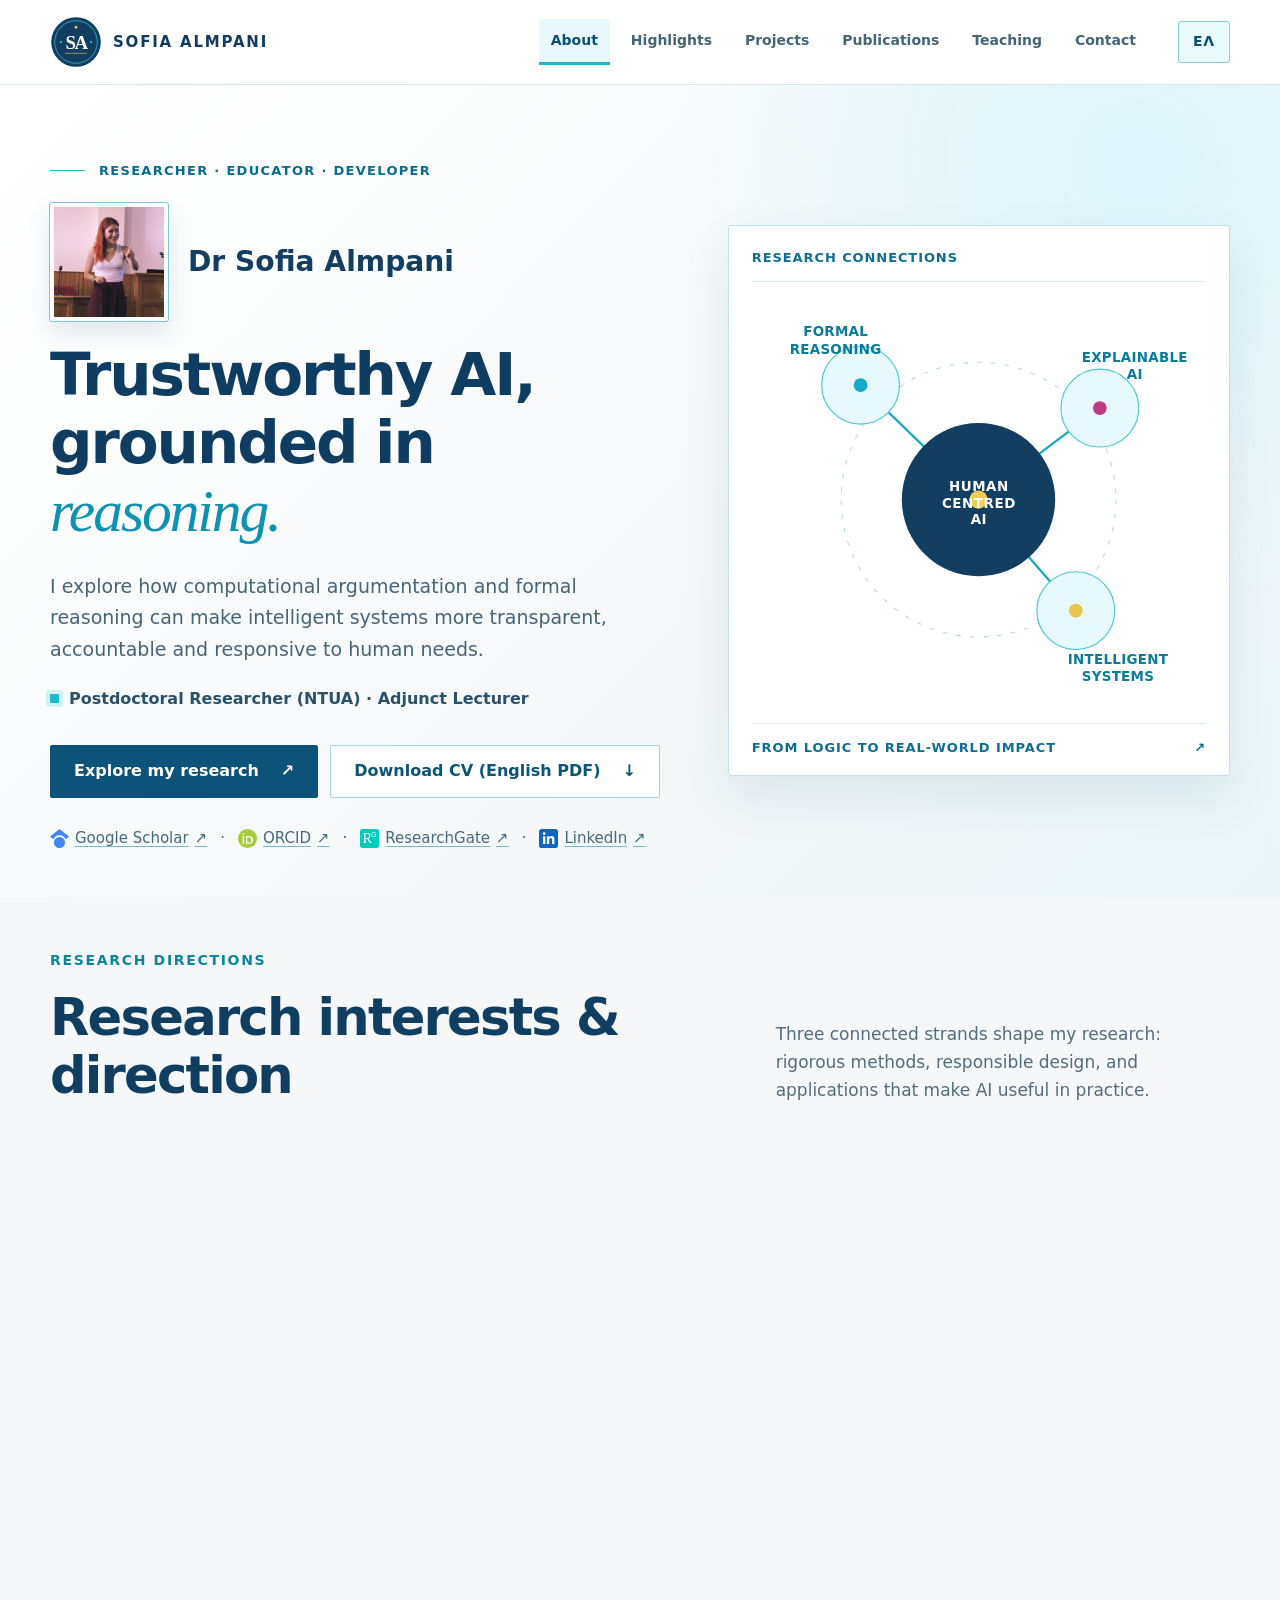
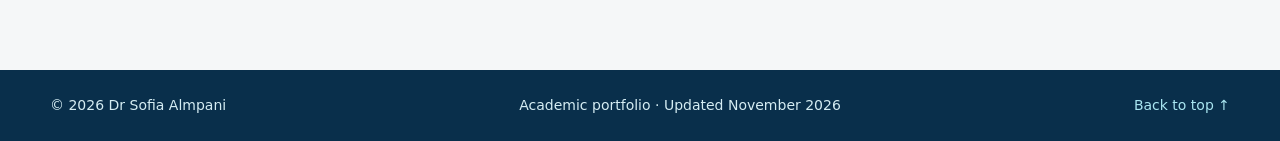
==== commit 807567ec: "Add files via upload" ====
--- a/index.html
+++ b/index.html
@@ -145,12 +145,12 @@
               <p data-i18n="highlightTwoBody">Mentoring the Perseus team in cybersecurity and unmanned aerial systems, recognised with a Youth Entrepreneurship Award.</p>
               <a href="https://www.facebook.com/photo?fbid=986905237796243&amp;set=a.143709362115839" target="_blank" rel="noopener noreferrer"><span data-i18n="highlightMentoring">See the Perseus award</span><span aria-hidden="true"> ↗</span></a>
             </div><figure class="highlight-photo"><img src="assets/perseus-award-2026.jpg" alt="PERSEUS team receiving the Youth Entrepreneurship Award 2026" width="1536" height="1536" loading="lazy" decoding="async" /></figure></article>
-            <article class="highlight-card highlight-story">
+            <article class="highlight-card highlight-story highlight-with-photo"><div class="highlight-copy">
               <div class="highlight-meta"><time datetime="2025">2025</time><span data-i18n="highlightThreeType">AWARD</span></div>
               <h3 data-i18n="highlightThreeTitle">Best Paper Award</h3>
               <p data-i18n="highlightThreeBody">Recognition for work on a logical reasoning system supporting compliance with data protection regulations.</p>
               <a href="Sofia_Almpani_CV.pdf" download="Sofia_Almpani_CV.pdf" data-cv-download><span data-i18n="highlightDetails">Details in academic CV</span><span aria-hidden="true"> ↓</span></a>
-            </article>
+            </div><figure class="highlight-photo"><img src="assets/award.png" alt="Best Paper Award ceremony" loading="lazy" decoding="async" /></figure></article>
           </div>
           <div class="carousel-controls">
             <div class="carousel-position" aria-label="Current highlight"><span id="highlight-current">01</span><span aria-hidden="true"> / </span><span id="highlight-total">04</span></div>
--- a/styles.css
+++ b/styles.css
@@ -0,0 +1,309 @@
+:root {
+  color-scheme: light;
+  --ink: #26354a;
+  --ink-deep: #14283f;
+  --muted: #5c6b7c;
+  --line: #dddcd8;
+  --soft: #f8f5f0;
+  --soft-green: #f4e9e1;
+  --accent: #a44931;
+  --accent-bright: #ebba9d;
+  --white: #ffffff;
+  --page-width: 1180px;
+  --shadow: 0 16px 42px rgba(20, 40, 63, 0.085);
+  scroll-behavior: smooth;
+}
+
+*, *::before, *::after { box-sizing: border-box; }
+body { margin: 0; background: #fff; color: var(--ink); font: 18px/1.65 "Inter", "Segoe UI", system-ui, -apple-system, sans-serif; -webkit-font-smoothing: antialiased; }
+img, svg { max-width: 100%; }
+button, a { -webkit-tap-highlight-color: transparent; }
+a { color: inherit; text-decoration: none; }
+button { font: inherit; }
+button:focus-visible, a:focus-visible { outline: 3px solid #cb7955; outline-offset: 4px; }
+::selection { background: #efc6b0; color: #14283f; }
+.container { width: min(calc(100% - 80px), var(--page-width)); margin-inline: auto; }
+.section { scroll-margin-top: 100px; }
+.skip-link { position: fixed; z-index: 200; top: -100px; left: 16px; padding: 10px 18px; background: #fff; color: var(--ink-deep); box-shadow: var(--shadow); }
+.skip-link:focus { top: 12px; }
+.reading-progress { height: 3px; position: fixed; inset: 0 0 auto; z-index: 80; pointer-events: none; }
+.reading-progress span { display: block; height: 100%; width: 0; background: var(--accent); }
+
+/* Navigation */
+.site-header { background: rgba(255,255,255,.97); border-bottom: 1px solid var(--line); position: sticky; top: 0; z-index: 50; backdrop-filter: blur(15px); }
+.header-inner { min-height: 84px; display: flex; align-items: center; gap: 27px; }
+.brand { display: inline-flex; align-items: center; gap: 11px; flex-shrink: 0; }
+.brand-mark { display: grid; place-content: center; width: 52px; height: 52px; flex: 0 0 52px; }
+.brand-mark img { display: block; width: 100%; height: 100%; }
+.brand-name { font-size: 14px; letter-spacing: .1em; font-weight: 760; white-space: nowrap; }
+.site-nav { display: flex; align-items: center; gap: clamp(12px, 1.65vw, 26px); margin-left: auto; }
+.site-nav a { font-size: 14px; font-weight: 650; color: #364a61; transition: color .2s; }
+.site-nav a:hover { color: var(--accent); }
+.language-toggle { border: 1px solid #d6ad98; border-radius: 3px; background: #fcf4ee; color: #873a28; padding: 8px 14px; font-size: 14px; letter-spacing: .06em; font-weight: 800; cursor: pointer; margin-left: 3px; }
+.language-toggle:hover { background: #f5e3d7; }
+.menu-toggle { display: none; padding: 11px; border: 0; background: none; cursor: pointer; margin-left: auto; }
+.menu-toggle span { display: block; width: 22px; height: 2px; background: var(--ink); margin-block: 5px; border-radius: 2px; }
+
+/* Hero */
+.hero { background: linear-gradient(145deg, #fdfcf9 0%, #fbf8f3 54%, #f3eae1 100%); padding-top: 100px; }
+.hero-grid { display: grid; grid-template-columns: minmax(0, 1.14fr) minmax(0, .86fr); align-items: center; gap: clamp(40px, 5vw, 75px); }
+.eyebrow { display: inline-flex; align-items: center; gap: 14px; color: var(--accent); font-size: 14px; font-weight: 760; letter-spacing: .1em; margin-bottom: 22px; }
+.eyebrow-line { height: 1px; width: 35px; background: var(--accent); }
+.hero-persona { display: flex; align-items: center; gap: 20px; margin: 0 0 20px; }
+.hero-portrait { width: 118px; height: 118px; object-fit: cover; object-position: 50% 24%; flex: 0 0 118px; border: 4px solid #fff; outline: 1px solid #dfb9a5; border-radius: 2px; box-shadow: 0 7px 25px rgba(20, 40, 63, 0.13); }
+.hero-name { color: var(--ink); font-weight: 750; font-size: clamp(22px, 2.2vw, 29px); margin: 0; }
+h1, h2, h3, p { margin-top: 0; }
+h1, h2, h3 { line-height: 1.14; letter-spacing: -.035em; }
+h1 { font-size: clamp(47px, 5vw, 73px); font-weight: 730; color: var(--ink-deep); margin-bottom: 25px; max-width: 720px; }
+h1 em { font-family: Georgia, "Times New Roman", serif; font-weight: 400; font-style: italic; color: var(--accent); }
+.hero-description { color: #495b6e; max-width: 590px; font-size: 20px; line-height: 1.66; margin-bottom: 22px; }
+.hero-affiliation { display: flex; align-items: flex-start; gap: 10px; font-size: 16px; font-weight: 650; line-height: 1.5; margin-bottom: 34px; color: #3d5368; }
+.affiliation-pulse { display: inline-block; width: 9px; height: 9px; border-radius: 1px; background: var(--accent); margin-top: 7px; box-shadow: 0 0 0 4px #f0d8c9; flex: 0 0 auto; }
+.hero-actions { display: flex; gap: 12px; flex-wrap: wrap; }
+.btn { min-height: 52px; border-radius: 3px; display: inline-flex; justify-content: center; align-items: center; gap: 22px; padding: 12px 23px; font-size: 16px; font-weight: 710; transition: background .2s, transform .2s, border-color .2s; }
+.btn:hover { transform: translateY(-2px); }
+.btn-primary { background: var(--ink-deep); color: white; border: 1px solid var(--ink-deep); }
+.btn-primary:hover { background: #304867; }
+.btn-outline { border: 1px solid #c7ab9b; color: var(--ink); background: white; }
+.btn-outline:hover { border-color: var(--accent); }
+.hero-social { display: flex; align-items: center; gap: 13px; flex-wrap: wrap; margin-top: 28px; color: #586b7d; font-size: 15px; }
+.hero-social a { text-decoration: underline; text-underline-offset: 3px; text-decoration-color: #d9b5a4; }
+.hero-social a:hover { color: var(--accent); }
+.hero-visual { align-self: stretch; background: #fffaf5; border: 1px solid #e4d4c9; border-radius: 3px; position: relative; min-height: 510px; padding: 25px 27px 23px; box-shadow: var(--shadow); }
+.visual-topline, .visual-footer { display: flex; justify-content: space-between; gap: 12px; font-size: 13px; color: #754f42; font-weight: 750; letter-spacing: .07em; }
+.visual-topline { padding-bottom: 13px; border-bottom: 1px solid #e7d5c9; }
+.visual-footer { padding-top: 13px; border-top: 1px solid #e7d5c9; }
+.reasoning-graphic { position: relative; aspect-ratio: 380/365; width: 100%; margin: 13px auto; }
+.network-lines { width: 100%; height: 100%; }
+.orbit-label { position: absolute; font-size: clamp(12px, 1.05vw, 14px); line-height: 1.3; text-align: center; letter-spacing: .02em; color: #8b422f; font-weight: 800; }
+.label-top-left { left: 6.5%; top: 8%; }
+.label-top-right { right: 2%; top: 14%; }
+.label-bottom { right: 6.5%; bottom: 7%; }
+.network-core { position: absolute; inset: 50.4% 0 auto; transform: translateY(-50%); display: block; color: #f7e5d8; text-align: center; font-size: clamp(12px, 1.05vw, 14px); letter-spacing: .04em; font-weight: 820; line-height: 1.24; pointer-events: none; }
+.hero-bottom { border-top: 1px solid #e3d4c8; display: grid; grid-template-columns: repeat(3,minmax(0,1fr)); margin-top: 92px; padding-block: 30px 33px; gap: 30px; }
+.hero-bottom > div { display: flex; flex-direction: column; gap: 4px; padding-left: 29px; border-left: 3px solid #c67a5a; }
+.hero-bottom > div:first-child { padding-left: 0; border-left: none; }
+.fact-label { color: #875845; font-weight: 750; font-size: 13px; letter-spacing: .08em; }
+.hero-bottom strong { font-weight: 760; font-size: 18px; color: var(--ink-deep); }
+
+/* Shared sections */
+.research-section, .projects-section, .publications-section, .teaching-section, .service-section { padding-block: 112px; }
+.section-heading-row { display: grid; grid-template-columns: 1.05fr .75fr; gap: clamp(30px, 7vw, 115px); align-items: end; margin-bottom: 52px; }
+.section-index { color: var(--accent); font-size: 14px; font-weight: 820; letter-spacing: .12em; margin-bottom: 15px; }
+h2 { font-size: clamp(37px, 4vw, 52px); color: var(--ink-deep); font-weight: 740; margin-bottom: 0; }
+.section-intro { color: #5c7277; font-size: 17px; line-height: 1.65; margin: 0; }
+
+/* Highlights: a concise editorial update between the introduction and research. */
+.highlights-section { padding-block: 87px 94px; background: #152d46; color: #fff; }
+.highlights-section .section-index { color: #e9b397; }
+.highlights-section h2 { color: #fff; }
+.highlights-section .section-intro { color: #d2dce6; }
+.highlights-grid { display: grid; grid-template-columns: repeat(2, minmax(0, 1fr)); gap: 18px; }
+.highlight-card { background: #203e59; border: 1px solid #486078; border-top: 4px solid #cf8664; border-radius: 2px; padding: 27px 28px 25px; display: flex; flex-direction: column; min-height: 310px; }
+.highlight-meta { display: flex; align-items: center; justify-content: space-between; gap: 12px; margin-bottom: 24px; }
+.highlight-meta time { font-size: 19px; color: #f3c6a9; font-weight: 800; }
+.highlight-meta span { font-size: 13px; letter-spacing: .07em; font-weight: 800; color: #d8dee5; }
+.highlight-card h3 { font-size: 23px; line-height: 1.28; margin-bottom: 13px; }
+.highlight-card p { font-size: 16px; line-height: 1.58; color: #d2dfe9; margin-bottom: 22px; }
+.highlight-card a { margin-top: auto; color: #ffd0b1; font-size: 15px; font-weight: 750; text-decoration: underline; text-underline-offset: 4px; }
+.highlight-card a:hover { color: #fff; }
+.highlights-archive { margin-top: 30px; border: 1px solid #627b8f; background: #1c3852; }
+.highlights-archive summary { display: flex; justify-content: space-between; align-items: center; gap: 20px; list-style: none; padding: 21px 26px; color: #ffe0cb; font-size: 17px; font-weight: 750; cursor: pointer; }
+.highlights-archive summary::-webkit-details-marker { display: none; }
+.highlights-archive summary:hover { background: #264560; }
+.highlights-archive summary:focus-visible { outline: 3px solid #f3ba98; outline-offset: -4px; }
+.archive-chevron { font-size: 26px; line-height: 1; transition: transform .2s; }
+.highlights-archive[open] .archive-chevron { transform: rotate(180deg); }
+.archive-grid { display: grid; grid-template-columns: repeat(3,minmax(0,1fr)); gap: 16px; padding: 5px 20px 22px; }
+.archive-card { background: #25445f; border-top: 3px solid #d0a486; padding: 23px; }
+.archive-card .highlight-meta { margin-bottom: 17px; }
+.archive-card h3 { font-size: 20px; line-height: 1.3; margin-bottom: 12px; }
+.archive-card p { font-size: 15px; line-height: 1.62; color: #deebf4; margin: 0; }
+
+/* Research */
+.research-grid { display: grid; grid-template-columns: repeat(3,minmax(0,1fr)); gap: 19px; }
+.research-card { min-height: 360px; border: 1px solid #dfdad4; border-top: 4px solid #b25c42; border-radius: 3px; background: #fff; padding: 31px 30px 25px; display: flex; flex-direction: column; transition: transform .2s, box-shadow .2s; }
+.research-card:hover { transform: translateY(-4px); box-shadow: var(--shadow); }
+.card-number { font-size: 15px; font-weight: 750; color: #96523a; letter-spacing: .04em; }
+.research-icon { font-family: Georgia,serif; font-size: 43px; color: #b25c42; margin-top: 22px; margin-bottom: 16px; line-height: 1; }
+.research-card h3 { font-size: 23px; font-weight: 720; margin-bottom: 15px; }
+.research-card p { color: #546477; line-height: 1.62; font-size: 17px; margin-bottom: 25px; }
+.research-keyword { margin-top: auto; color: #93452f; font-size: 14px; font-weight: 740; border-top: 1px solid #e8ddd5; padding-top: 18px; }
+.research-vision { margin-top: 30px; padding: 27px 34px; background: #f6ece4; border-left: 4px solid #b25c42; display: grid; grid-template-columns: 165px 1fr; align-items: start; gap: 26px; border-radius: 2px; }
+.vision-label { font-size: 14px; color: #944a35; letter-spacing: .06em; font-weight: 810; padding-top: 5px; }
+.research-vision p { color: #3d5269; margin: 0; line-height: 1.68; }
+
+/* Projects */
+.projects-section { background: var(--soft); }
+.projects-grid { display: grid; grid-template-columns: repeat(3,minmax(0,1fr)); gap: 18px; }
+.project-card { background: #fff; border: 1px solid #e0ddd8; border-radius: 3px; padding: 28px; display: flex; flex-direction: column; min-height: 335px; transition: transform .2s, box-shadow .2s; }
+.project-card:hover { transform: translateY(-3px); box-shadow: var(--shadow); }
+.featured-project { background: #183650; color: #fff; border-color: #183650; }
+.project-top { display: flex; justify-content: space-between; flex-wrap: wrap; gap: 10px; margin-bottom: 30px; align-items: center; }
+.project-category { display: inline-block; background: #f5e8de; color: #8e422f; border-radius: 2px; padding: 5px 9px; letter-spacing: .04em; font-size: 13px; font-weight: 830; }
+.featured-project .project-category { background: #38536b; color: #f5c9b5; }
+.project-period { font-size: 15px; color: #566780; font-weight: 780; white-space: nowrap; }
+.featured-project .project-period { color: #f2d8c8; }
+.project-card h3 { font-size: 26px; margin-bottom: 4px; font-weight: 780; }
+.project-subtitle { font-size: 16px; color: #9f5037; font-weight: 690; margin-bottom: 17px; }
+.featured-project .project-subtitle { color: #f4cbb5; }
+.project-card > p:not(.project-subtitle) { font-size: 16px; color: #546477; line-height: 1.6; }
+.featured-project > p:not(.project-subtitle) { color: #e8eef4; }
+.project-facts { margin-top: auto; display: flex; gap: 22px; border-top: 1px solid #e5e0d9; padding-top: 17px; line-height: 1.45; font-size: 15px; color: #576a7d; }
+.project-facts > span { flex: 1; }
+.project-facts b { color: #9f5037; font-size: 13px; font-weight: 800; }
+.featured-project .project-facts { border-color: #58738b; color: #e4ebf2; }
+.featured-project .project-facts b { color: #f1c1ab; }
+.project-link { display: flex; justify-content: space-between; align-items: center; gap: 12px; color: #944632; margin-top: 18px; padding-top: 13px; border-top: 1px solid #e5e0d9; font-size: 15px; font-weight: 760; }
+.project-link:hover { color: #622918; }
+.featured-project .project-link { color: #f7c4a7; border-color: #58738b; }
+.featured-project .project-link:hover { color: #fff; }
+.projects-note { font-size: 14px; color: #667589; margin: 20px 0 0; }
+
+/* Publications */
+.publication-heading-extra { display: flex; flex-direction: column; align-items: flex-start; gap: 13px; }
+.inline-link { color: var(--accent); text-decoration: underline; text-decoration-thickness: 1px; text-underline-offset: 4px; font-size: 14px; font-weight: 780; }
+.publication-filters { display: flex; gap: 8px; flex-wrap: wrap; margin-bottom: 20px; }
+.filter-btn { border: 1px solid #dcc7ba; color: #7d4437; border-radius: 3px; padding: 9px 16px; background: #fff; cursor: pointer; font-size: 15px; font-weight: 690; }
+.filter-btn.active { background: var(--ink-deep); border-color: var(--ink-deep); color: #fff; }
+.filter-btn:hover:not(.active) { background: #fcf2ec; }
+.publication-list { border-top: 1px solid #dcd9d4; }
+.publication { display: grid; grid-template-columns: 82px minmax(0,1fr) 40px; gap: 26px; border-bottom: 1px solid #e4dfd8; padding-block: 25px; align-items: start; }
+.publication[hidden] { display: none; }
+.pub-year { color: #9e4b33; font-weight: 800; font-size: 18px; padding-top: 5px; }
+.pub-type { font-size: 13px; color: #77574c; font-weight: 810; letter-spacing: .06em; }
+.publication h3 { font-size: 20px; line-height: 1.4; letter-spacing: -.012em; margin: 8px 0; font-weight: 740; }
+.publication p { margin-bottom: 0; color: #647285; font-size: 15px; line-height: 1.5; }
+.publication > a { display: grid; place-items: center; width: 40px; height: 40px; background: #f5e5dc; color: #944632; border-radius: 2px; transition: background .2s; font-size: 22px; }
+.publication > a:hover { background: #efd5c5; }
+.section-action { margin-top: 29px; }
+
+/* Teaching */
+.teaching-section { background: var(--soft); }
+.teaching-section .section-heading-row { grid-template-columns: 1fr; gap: 16px; }
+.teaching-section .section-intro { max-width: 940px; }
+.teaching-layout { display: block; }
+.teaching-quote { display: flex; align-items: center; gap: 23px; border-radius: 3px; background: #f1e6db; padding: 23px 30px; margin-bottom: 27px; border-left: 4px solid #b86b4d; }
+.quote-symbol { font-family: Georgia,serif; line-height: .8; font-size: 60px; display: block; color: #c18e70; flex: 0 0 auto; }
+.teaching-quote p { font-size: clamp(18px, 1.75vw, 22px); line-height: 1.55; font-weight: 610; letter-spacing: -.018em; color: #263d55; margin: 0; flex: 1; }
+.quote-caption { font-size: 13px; letter-spacing: .08em; color: #924e39; font-weight: 810; flex: 0 0 150px; text-align: right; }
+.teaching-timeline { display: grid; grid-template-columns: repeat(2,minmax(0,1fr)); align-items: stretch; gap: 18px; }
+.teaching-item { padding: 20px 23px; background: #fff; border: 1px solid #ddd7cf; border-left: 4px solid #b96d4f; border-radius: 2px; }
+.teaching-institution { display: flex; align-items: center; gap: 16px; margin-bottom: 13px; }
+.teaching-institution > div { min-width: 0; }
+.institution-logo { display: grid; place-items: center; width: 68px; height: 68px; flex: 0 0 68px; border: 1px solid #e3d8cf; position: relative; background: #fff; overflow: hidden; }
+.institution-logo img { position: absolute; inset: 0; display: block; width: 100%; height: 100%; object-fit: contain; background: white; }
+.institution-logo.is-missing img { display: none; }
+.logo-fallback { font-size: 13px; font-weight: 850; color: #994c34; }
+.teaching-institution h3 { font-size: 19px; line-height: 1.36; margin-bottom: 6px; letter-spacing: -.012em; }
+.timeline-date { color: #965037; font-size: 14px; line-height: 1.4; font-weight: 780; margin: 0; }
+.course-list { list-style: none; margin: 0; padding: 0; }
+.course-list li { border-top: 1px solid #eee7df; position: relative; padding: 9px 0 9px 18px; font-size: 16px; color: #506177; line-height: 1.46; }
+.course-list li::before { content: ""; position: absolute; width: 6px; height: 6px; left: 0; top: 19px; background: #b66c4d; }
+
+/* Service */
+.service-grid { display: grid; grid-template-columns: repeat(3,minmax(0,1fr)); gap: 30px; }
+.service-card { border-top: 4px solid #bd7556; padding-top: 22px; }
+.service-small { display: block; color: #95503a; letter-spacing: .08em; font-size: 14px; font-weight: 810; margin-bottom: 17px; }
+.service-card h3 { font-size: 23px; margin-bottom: 15px; }
+.service-card p { font-size: 17px; line-height: 1.7; color: #586b7e; }
+.proposal-strip { margin-top: 67px; background: #f2e9e1; border-radius: 3px; border: 1px solid #dfc9b9; padding: 34px 42px; display: flex; justify-content: space-between; align-items: center; gap: 30px; }
+.proposal-eyebrow { color: #925039; font-size: 14px; letter-spacing: .07em; font-weight: 800; }
+.proposal-strip h3 { font-size: 26px; margin-block: 8px 12px; }
+.proposal-strip p { color: #566779; font-size: 17px; max-width: 750px; margin: 0; }
+.proposal-decoration { color: #c18466; font-weight: 760; font-size: 74px; line-height: 1; flex-shrink: 0; letter-spacing: -.07em; }
+.proposal-decoration span { color: #8d442f; font-size: .65em; }
+
+/* Contact */
+.contact-section { background: #152d46; color: #fff; padding-block: 84px; }
+.contact-layout { display: grid; grid-template-columns: 1fr auto; align-items: center; gap: 60px; }
+.light-index { color: #e9b397; }
+.contact-section h2 { color: #fff; font-size: clamp(38px, 4vw, 55px); max-width: 670px; }
+.contact-section p:not(.section-index) { color: #dbe4ee; max-width: 650px; font-size: 18px; margin-top: 17px; margin-bottom: 0; }
+.contact-actions { display: flex; flex-direction: column; align-items: flex-start; gap: 13px; }
+.btn-light { background: #f2d0bb; color: #14283f; white-space: nowrap; }
+.btn-light:hover { background: #fff; }
+.contact-email { font-size: 16px; color: #e6eaf0; text-decoration: underline; text-decoration-color: #b58a76; text-underline-offset: 4px; }
+.site-footer { padding-block: 24px; background: #0e2235; color: #d0dbe5; font-size: 14px; }
+.footer-layout { display: flex; justify-content: space-between; gap: 25px; flex-wrap: wrap; }
+.footer-layout a { color: #f4d5c2; }
+
+/* Responsive layout */
+@media (max-width: 1100px) {
+  .site-nav { gap: 12px; }
+  .site-nav a { font-size: 14px; }
+  .brand-name { display: none; }
+  .research-card { padding-inline: 23px; }
+  .project-card { padding: 24px; }
+}
+@media (max-width: 850px) {
+  .container { width: min(calc(100% - 48px), var(--page-width)); }
+  .header-inner { min-height: 73px; }
+  .brand-name { display: inline; }
+  .menu-toggle { display: block; }
+  .site-nav { position: absolute; inset: 73px 0 auto; background: #fff; padding: 17px 24px 23px; border-bottom: 1px solid #e2d8d2; display: none; flex-direction: column; align-items: stretch; gap: 0; box-shadow: 0 20px 30px rgba(20,40,63,.08); }
+  .site-nav.open { display: flex; }
+  .site-nav a { padding: 12px 6px; font-size: 15px; }
+  .language-toggle { margin-left: 0; }
+  .hero { padding-top: 72px; }
+  .hero-grid { grid-template-columns: 1fr; }
+  .hero-copy { max-width: 680px; }
+  .hero-visual { width: min(100%, 545px); min-height: auto; margin-inline: auto; }
+  .hero-bottom { margin-top: 65px; }
+  .section-heading-row { grid-template-columns: 1fr; gap: 16px; margin-bottom: 36px; }
+  .section-intro { max-width: 620px; }
+  .highlights-grid { grid-template-columns: 1fr; }
+  .highlight-card { min-height: 0; }
+  .archive-grid { grid-template-columns: 1fr; }
+  .research-grid, .service-grid { grid-template-columns: 1fr; }
+  .research-card { min-height: 0; padding: 29px; }
+  .research-icon { margin-top: 15px; }
+  .research-vision { grid-template-columns: 1fr; gap: 8px; }
+  .projects-grid { grid-template-columns: repeat(2,minmax(0,1fr)); }
+  .teaching-timeline { grid-template-columns: 1fr; }
+  .teaching-quote { flex-wrap: wrap; }
+  .quote-caption { flex-basis: 100%; text-align: left; padding-left: 65px; }
+  .contact-layout { grid-template-columns: 1fr; gap: 26px; }
+}
+@media (max-width: 590px) {
+  body { font-size: 17px; }
+  .container { width: min(calc(100% - 36px), var(--page-width)); }
+  .brand-name { display: inline; font-size: 13px; }
+  .brand-mark { width: 42px; height: 42px; flex-basis: 42px; }
+  .header-inner { gap: 12px; }
+  .hero { padding-top: 56px; }
+  h1 { font-size: clamp(42px, 11vw, 59px); }
+  .hero-description { font-size: 17px; }
+  .hero-name { font-size: 18px; }
+  .hero-persona { gap: 14px; }
+  .hero-portrait { width: 96px; height: 96px; flex-basis: 96px; }
+  .hero-actions { display: grid; grid-template-columns: 1fr; }
+  .hero-visual { border-radius: 3px; padding: 20px; }
+  .hero-bottom { grid-template-columns: 1fr; gap: 18px; margin-top: 50px; }
+  .hero-bottom > div, .hero-bottom > div:first-child { border-left: 3px solid #c67a5a; padding-left: 14px; }
+  .research-section, .projects-section, .publications-section, .teaching-section, .service-section, .highlights-section { padding-block: 77px; }
+  h2 { font-size: 35px; }
+  .research-grid, .projects-grid, .service-grid { grid-template-columns: 1fr; }
+  .research-vision, .proposal-strip { padding: 25px; }
+  .projects-grid { gap: 13px; }
+  .project-card { min-height: 290px; }
+  .publication { grid-template-columns: 55px minmax(0,1fr) 30px; gap: 10px; }
+  .publication h3 { font-size: 18px; }
+  .pub-type { font-size: 12px; }
+  .publication > a { width: 30px; height: 32px; }
+  .teaching-item { padding: 17px; }
+  .institution-logo { width: 54px; height: 54px; flex-basis: 54px; }
+  .teaching-institution { gap: 11px; }
+  .teaching-institution h3 { font-size: 17px; }
+  .timeline-date { font-size: 13px; }
+  .course-list li { font-size: 15px; }
+  .teaching-quote { padding: 25px; }
+  .proposal-strip { align-items: start; }
+  .proposal-decoration { display: none; }
+  .contact-section { padding-block: 66px; }
+  .footer-layout { flex-direction: column; gap: 10px; }
+}
+@media (prefers-reduced-motion: reduce) {
+  :root { scroll-behavior: auto; }
+  *, *::before, *::after { animation-duration: .01ms !important; transition-duration: .01ms !important; }
+}
--- a/theme-v5.css
+++ b/theme-v5.css
@@ -0,0 +1,209 @@
+/* Academic Portfolio v5 — White Smoke, Blue & Cyan.
+   Yellow and fuchsia are restrained editorial accents. */
+:root {
+  --ink: #163a56;
+  --ink-deep: #0f3c61;
+  --muted: #536b7d;
+  --line: #d1e5ec;
+  --soft: #f5f7f8;
+  --soft-green: #e9f8fb;
+  --accent: #087c9c;
+  --accent-bright: #36c4d7;
+  --cyan: #20b8ce;
+  --yellow: #f2cb54;
+  --fuchsia: #ba377e;
+  --shadow: 0 16px 43px rgba(18, 69, 100, .08);
+}
+
+body { background: #f5f7f8; color: var(--ink); }
+main { min-height: calc(100vh - 165px); }
+main > section[hidden] { display: none !important; }
+main > section:not([hidden]) { animation: page-enter .26s ease-out both; }
+@keyframes page-enter { from { opacity: .55; transform: translateY(7px); } to { opacity: 1; transform: none; } }
+button:focus-visible, a:focus-visible, summary:focus-visible { outline-color: #16b8ca; }
+::selection { background: #b9f1f7; color: #123e62; }
+.reading-progress span { background: linear-gradient(90deg,var(--cyan),var(--fuchsia)); }
+
+/* Header: deliberately round seal, no rectangular background. */
+.site-header { background: rgba(255,255,255,.98); border-color: #d5e9ee; }
+.brand-mark, .brand-mark img { border-radius: 50%; background: transparent !important; }
+.brand-mark { overflow: hidden; }
+.brand-name { color: #113c60; font-size: 15px; letter-spacing: .12em; }
+.site-nav { gap: clamp(3px,.7vw,13px); }
+.site-nav a { padding: 10px 12px; border-bottom: 3px solid transparent; border-radius: 2px 2px 0 0; color: #456476; font-weight: 710; transition: color .2s, background .2s; }
+.site-nav a:hover { background: #eaf9fc; color: #055d83; }
+.site-nav a[aria-current="page"] { color: #074f75; background: #e9f8fc; border-color: #21b5cb; }
+.language-toggle { border-color: #86ccdf; background: #eafaff; color: #084f75; min-width: 50px; }
+.language-toggle:hover { background: #d6f5fb; }
+.menu-toggle span { background: #0f3c61; }
+
+/* Welcome view: compact, airy and deliberately not long-scrolling. */
+.hero { background: radial-gradient(circle at 89% 10%, #dcf4fa 0,transparent 34%), linear-gradient(135deg,#fff 0,#f5f7f8 63%,#eaf6f9 100%); padding-top: 65px; padding-bottom: 48px; }
+.hero-grid { grid-template-columns: minmax(0,1.1fr) minmax(0,.9fr); align-items: center; gap: clamp(28px,5vw,66px); }
+.eyebrow { color: #086c91; font-size: 13px; }
+.eyebrow-line { background: var(--cyan); }
+.hero-portrait { border-color: #fff; outline-color: #7fc8d8; box-shadow: 0 10px 25px rgba(18,69,100,.12); }
+.hero-name { color: #123e62; }
+h1 { color: #0f3c61; font-size: clamp(42px,4.65vw,65px); }
+h1 em { color: #0f91b2; }
+.hero-description { color: #466477; font-size: 19px; }
+.hero-affiliation { color: #28516a; }
+.affiliation-pulse { background: #20b8ce; box-shadow: 0 0 0 4px #d0f3f8; }
+.btn { border-radius: 2px; }
+.btn-primary { color: #fff; background: #0d5278; border-color: #0d5278; }
+.btn-primary:hover { background: #087a9e; }
+.btn-outline { border-color: #a4d4e0; color: #0b5577; background: #fff; }
+.btn-outline:hover { border-color: #20b8ce; background: #eefbfe; }
+.hero-social { color: #436a7e; }
+.hero-social a { text-decoration-color: #6bbfce; }
+.hero-social a:hover { color: #087c9c; }
+.hero-visual { min-height: 0; align-self: center; border-color: #bfe3eb; background: #fff; box-shadow: 0 22px 48px rgba(10,81,118,.10); padding: 21px 23px 17px; }
+.visual-topline, .visual-footer { color: #0e6d91; }
+.visual-topline { border-color: #dcf0f5; }
+.visual-footer { border-color: #dcf0f5; }
+.reasoning-graphic { max-width: 435px; margin: 7px auto; }
+.orbit-label { color: #087c9c; }
+.network-core { color: #fff; }
+.hero-bottom { margin-top: 25px; border-color: #d7eaf0; gap: 12px; padding-block: 22px 0; }
+.hero-bottom > div { background: #fff; padding: 15px 18px; border: 1px solid #d6e8ef; border-top: 4px solid #24b4c9; }
+.hero-bottom > div:first-child { padding: 15px 18px; border: 1px solid #d6e8ef; border-top: 4px solid #24b4c9; }
+.hero-bottom > div:nth-child(2) { border-top-color: #f2cb54; }
+.hero-bottom > div:nth-child(3) { border-top-color: #ba377e; }
+.fact-label { color: #19758c; }
+.hero-bottom strong { font-size: 18px; line-height: 1.4; color: #0f3c61; }
+
+/* Top-level menu views now look like independent pages. */
+.research-section,.projects-section,.publications-section,.teaching-section,.service-section,.highlights-section { padding-block: 67px 90px; }
+.section-index { color: #0b869f; }
+.section-heading-row { margin-bottom: 38px; }
+h2 { color: #103e61; }
+.section-intro { color: #536d7c; }
+
+/* News: one featured story and a lightweight editorial list. */
+.highlights-section { background: #f5f7f8; color: #163a56; }
+.highlights-section .section-index { color: #ba377e; }
+.highlights-section h2 { color: #123e62; }
+.highlights-section .section-intro { color: #526b7e; }
+.highlights-grid { grid-template-columns: minmax(0,1.06fr) minmax(0,.94fr); grid-template-rows: repeat(3,minmax(0,auto)); column-gap: 35px; row-gap: 0; align-items: stretch; }
+.highlight-card { border-radius: 0; box-shadow: none; min-height: 0; }
+.highlight-feature { grid-row: 1 / span 3; position: relative; overflow: hidden; background: linear-gradient(145deg,#0d4c73 0,#0e7695 100%); color: #fff; border: none; border-top: 8px solid #33c7da; padding: clamp(28px,4vw,49px); min-height: 495px; }
+.highlight-feature::after { content: ""; position: absolute; width: 280px; height: 280px; border-radius: 50%; border: 42px solid rgba(226,250,255,.09); right: -126px; bottom: -133px; pointer-events: none; }
+.highlight-feature .highlight-meta { margin-bottom: auto; justify-content: flex-start; gap: 18px; flex-wrap: wrap; }
+.highlight-feature .highlight-meta time { font-size: 17px; color: #f8d86c; }
+.highlight-feature .highlight-meta span { color: #e6fbff; font-size: 12px; }
+.highlight-feature h3 { font-size: clamp(29px,3vw,42px); line-height: 1.17; margin: 45px 0 21px; max-width: 540px; }
+.highlight-feature p { font-size: 18px; line-height: 1.68; max-width: 540px; color: #e0f4fa; margin-bottom: 28px; }
+.highlight-feature a { color: #fff; background: #ba377e; width: fit-content; padding: 11px 17px; text-decoration: none; font-weight: 760; font-size: 16px; }
+.highlight-feature a:hover { background: #a02b6b; }
+.highlight-story { background: transparent; border: none; border-bottom: 1px solid #bedde7; padding: 24px 2px 23px; display: grid; grid-template-columns: 106px 1fr; grid-template-rows: auto auto auto; column-gap: 20px; row-gap: 6px; }
+.highlight-story:first-of-type { padding-top: 0; }
+.highlight-story .highlight-meta { grid-column: 1; grid-row: 1 / span 3; display: flex; align-items: flex-start; flex-direction: column; justify-content: flex-start; gap: 7px; margin: 0; }
+.highlight-story .highlight-meta time { font-size: 23px; line-height: 1.1; color: #0f7898; }
+.highlight-story .highlight-meta span { color: #ad3475; font-size: 11px; letter-spacing: .06em; }
+.highlight-story h3 { grid-column: 2; grid-row: 1; margin: 0; font-size: 22px; line-height: 1.3; color: #133f5f; }
+.highlight-story p { grid-column: 2; grid-row: 2; margin: 0; font-size: 15px; line-height: 1.55; color: #546d7f; }
+.highlight-story a { grid-column: 2; grid-row: 3; margin-top: 7px; color: #087b9c; font-size: 14px; text-decoration-color: #8dcedb; }
+.highlight-story a:hover { color: #ad3475; }
+.highlights-archive { background: #fff; border: 1px solid #c5dfe8; margin-top: 33px; }
+.highlights-archive summary { color: #0f6786; background: #e9f7fa; padding: 18px 23px; font-size: 16px; }
+.highlights-archive summary:hover { background: #d8f4f9; }
+.archive-grid { display: block; padding: 0 25px; }
+.archive-card { display: grid; grid-template-columns: 185px minmax(0,1fr); gap: 8px 23px; padding: 25px 0; background: transparent; border: none; border-bottom: 1px solid #d3e8ee; }
+.archive-card:last-child { border-bottom: 0; }
+.archive-card .highlight-meta { grid-row: 1 / span 2; grid-column: 1; display: flex; flex-direction: column; align-items: flex-start; justify-content: flex-start; gap: 7px; margin: 0; }
+.archive-card .highlight-meta time { color: #0e839f; }
+.archive-card .highlight-meta span { color: #b2397b; }
+.archive-card h3 { grid-column: 2; font-size: 21px; margin: 0; color: #123e61; }
+.archive-card p { grid-column: 2; font-size: 15px; color: #4f697e; }
+
+/* Research, projects, publications, teaching and service. */
+.research-card { border-color: #d0e4eb; border-top-color: #23b9ce; }
+.research-card:nth-child(2) { border-top-color: #f2cb54; }
+.research-card:nth-child(3) { border-top-color: #ba377e; }
+.card-number,.research-icon,.research-keyword { color: #0b8ba9; }
+.research-keyword { border-color: #daebf0; }
+.research-vision { background: #eaf8fb; border-left-color: #16b6cb; }
+.vision-label { color: #0f7190; }
+.projects-section,.teaching-section { background: #eff6f8; }
+.project-card { border-color: #d4e5eb; }
+.featured-project { background: #104d73; border-color: #104d73; }
+.project-category { background: #e2f7fb; color: #0b7698; }
+.featured-project .project-category { background: #266987; color: #f6d55e; }
+.project-subtitle,.project-facts b,.project-link { color: #0b83a2; }
+.featured-project .project-subtitle,.featured-project .project-facts b,.featured-project .project-link { color: #e7da83; }
+.project-facts,.project-link { border-color: #d5e8ee; }
+.filter-btn { border-color: #a7d5e0; color: #0a7592; }
+.filter-btn.active { background: #0d688e; border-color: #0d688e; }
+.filter-btn:hover:not(.active) { background: #e7f9fc; }
+.publication-list,.publication { border-color: #d1e7ec; }
+.pub-year { color: #0788a5; }
+.pub-type { color: #bb347e; }
+.publication > a { background: #dcf6fa; color: #0e7295; }
+.publication > a:hover { background: #bbedf4; }
+.teaching-section .section-heading-row { grid-template-columns: 1fr; }
+.teaching-quote { background: #e4f6fa; border-left-color: #1db9cd; }
+.quote-symbol,.quote-caption { color: #077d9b; }
+.teaching-timeline { grid-template-columns: repeat(2,minmax(0,1fr)); gap: 21px; }
+.teaching-item { border: 1px solid #cfe5ec; border-top: 4px solid #19b5c9; background: #fff; padding: 25px; }
+.teaching-item:nth-child(3n+2) { border-top-color: #f2cb54; }
+.teaching-item:nth-child(3n) { border-top-color: #be3987; }
+.institution-logo { border-color: #d7e9ee; background: #fff; }
+.logo-fallback,.timeline-date { color: #147f9c; }
+.course-list li { color: #456274; border-color: #e6f0f3; }
+.course-list li::before { background: #1bb7ce; }
+.service-card { border-top-color: #1cb7cd; }
+.service-card:nth-child(2) { border-top-color: #f2cb54; }
+.service-card:nth-child(3) { border-top-color: #be3987; }
+.service-small,.proposal-eyebrow { color: #087d9f; }
+.proposal-strip { background: #e7f8fb; border-color: #c5e5ed; }
+.proposal-decoration { color: #0e8eab; }
+.proposal-decoration span { color: #be3987; }
+.contact-section { background: linear-gradient(130deg,#104165,#086f91); }
+.light-index { color: #f4d772; }
+.btn-light { background: #f2cb54; color: #113f61; }
+.btn-light:hover { background: #fff0a5; }
+.contact-email { color: #e3f8fb; text-decoration-color: #41d3e0; }
+.site-footer { background: #092f4b; color: #d5edf3; }
+.footer-layout a { color: #a9e6f1; }
+
+@media (max-width: 1100px) {
+  .site-nav { gap: 2px; }
+  .site-nav a { padding-inline: 9px; }
+}
+@media (max-width: 850px) {
+  .site-nav { background: #fff; border-bottom-color: #cde7ef; }
+  .site-nav a { padding: 12px 14px; border-bottom-width: 1px; }
+  .hero { padding-top: 50px; }
+  .hero-visual { min-height: 0; }
+  .hero-bottom { margin-top: 27px; }
+  .highlights-grid { grid-template-columns: 1fr; grid-template-rows: auto; gap: 20px; }
+  .highlight-feature { grid-row: auto; min-height: 345px; }
+  .highlight-feature h3 { margin-top: 65px; }
+  .highlight-story { padding: 19px 0; }
+  .teaching-timeline { grid-template-columns: repeat(2,minmax(0,1fr)); }
+}
+@media (max-width: 700px) {
+  .hero-bottom { grid-template-columns: 1fr; }
+  .teaching-timeline { grid-template-columns: 1fr; }
+  .archive-card { grid-template-columns: 1fr; }
+  .archive-card .highlight-meta,.archive-card h3,.archive-card p { grid-column: 1; grid-row: auto; }
+  .archive-card .highlight-meta { flex-direction: row; align-items: baseline; }
+}
+@media (max-width: 590px) {
+  .hero { padding-top: 35px; padding-bottom: 42px; }
+  .hero-bottom { margin-top: 24px; }
+  .hero-bottom > div,.hero-bottom > div:first-child { padding: 15px; border-left: 1px solid #d6e8ef; border-top: 4px solid #24b4c9; }
+  .hero-bottom > div:nth-child(2) { border-top-color: #f2cb54; }
+  .hero-bottom > div:nth-child(3) { border-top-color: #ba377e; }
+  .highlights-section,.research-section,.projects-section,.publications-section,.teaching-section,.service-section { padding-block: 40px 65px; }
+  .highlight-feature { padding: 25px; min-height: 300px; }
+  .highlight-feature h3 { font-size: 30px; }
+  .highlight-story { grid-template-columns: 1fr; row-gap: 9px; }
+  .highlight-story .highlight-meta { grid-column: 1; grid-row: auto; flex-direction: row; align-items: baseline; }
+  .highlight-story h3,.highlight-story p,.highlight-story a { grid-column: 1; grid-row: auto; }
+  .archive-grid { padding-inline: 20px; }
+  .teaching-item { padding: 19px; }
+}
+@media (prefers-reduced-motion: reduce) {
+  main > section:not([hidden]) { animation: none; }
+}
--- a/theme-v6.css
+++ b/theme-v6.css
@@ -0,0 +1,103 @@
+/* Carousel update — one highlight at a time, legible editorial framing. */
+.news-carousel { background: #fff; border: 1px solid #c9e2e9; border-top: 0; }
+.news-carousel .highlights-grid { display: block; grid-template-columns: none; min-height: 330px; }
+.news-carousel .highlight-card[hidden] { display: none !important; }
+#highlights-carousel .highlight-card {
+  display: flex;
+  flex-direction: column;
+  position: relative;
+  overflow: hidden;
+  grid-column: auto;
+  grid-row: auto;
+  min-height: 365px;
+  padding: clamp(28px, 4.1vw, 52px);
+  border: 0;
+  border-top: 6px solid #25bfd3;
+  background: linear-gradient(120deg, #ffffff 62%, #eafaff 100%);
+  color: #123e62;
+  box-shadow: none;
+}
+#highlights-carousel .highlight-card::after {
+  content: "";
+  position: absolute;
+  width: 220px;
+  height: 220px;
+  right: -90px;
+  bottom: -110px;
+  border: 24px solid rgba(28,181,207,.09);
+  border-radius: 50%;
+  pointer-events: none;
+}
+#highlights-carousel .highlight-card:nth-child(2) { border-top-color: #f2cb54; }
+#highlights-carousel .highlight-card:nth-child(3) { border-top-color: #ba377e; }
+#highlights-carousel .highlight-card:nth-child(4) { border-top-color: #24b9ce; }
+#highlights-carousel .highlight-card .highlight-meta {
+  display: flex;
+  align-items: center;
+  justify-content: flex-start;
+  flex-direction: row;
+  gap: 22px;
+  margin: 0 0 25px;
+}
+#highlights-carousel .highlight-card .highlight-meta time { font-size: 19px; color: #0b80a0; font-weight: 830; }
+#highlights-carousel .highlight-card .highlight-meta span { color: #b03579; font-size: 13px; font-weight: 830; letter-spacing: .1em; }
+#highlights-carousel .highlight-card h3 {
+  grid-column: auto;
+  grid-row: auto;
+  font-size: clamp(28px, 3.1vw, 43px);
+  max-width: 930px;
+  margin: 0 0 19px;
+  color: #123e62;
+  line-height: 1.18;
+}
+#highlights-carousel .highlight-card p {
+  grid-column: auto;
+  grid-row: auto;
+  font-size: clamp(17px, 1.4vw, 19px);
+  max-width: 880px;
+  line-height: 1.65;
+  color: #506c80;
+  margin: 0 0 28px;
+}
+#highlights-carousel .highlight-card a {
+  display: inline-flex;
+  align-items: center;
+  grid-column: auto;
+  grid-row: auto;
+  align-self: flex-start;
+  width: auto;
+  margin-top: auto;
+  padding: 11px 18px;
+  font-size: 16px;
+  font-weight: 750;
+  background: #0b6388;
+  color: #fff;
+  border: 0;
+  text-decoration: none;
+  transition: background .18s;
+}
+#highlights-carousel .highlight-card a:hover { background: #ba377e; color: #fff; }
+.carousel-controls { display: flex; align-items: center; justify-content: space-between; gap: 16px; padding: 15px 28px; background: #f1f9fb; border-top: 1px solid #d3e9ee; }
+.carousel-position { color: #0f6485; font-size: 16px; font-weight: 820; letter-spacing: .04em; white-space: nowrap; font-variant-numeric: tabular-nums; }
+.carousel-dots { display: flex; align-items: center; gap: 9px; margin-inline: auto; }
+.carousel-dot { display: block; width: 13px; height: 13px; padding: 0; border: 0; background: #a3cbd5; cursor: pointer; transition: width .2s, background .2s; }
+.carousel-dot.is-active { background: #ba377e; width: 35px; }
+.carousel-dot:hover:not(.is-active) { background: #1a9fbb; }
+.carousel-arrows { display: flex; gap: 8px; }
+.carousel-arrow { display: inline-flex; align-items: center; gap: 10px; justify-content: center; border: 1px solid #a7d4df; background: white; color: #0a6284; padding: 9px 13px; cursor: pointer; font-size: 15px; font-weight: 750; min-height: 44px; }
+.carousel-arrow:hover { background: #e2f7fa; border-color: #18a9c0; }
+.carousel-arrow span[aria-hidden="true"] { font-size: 22px; line-height: 1; }
+@media (max-width: 700px) {
+  #highlights-carousel .highlight-card { min-height: 340px; }
+  .carousel-controls { flex-wrap: wrap; padding: 14px 16px; }
+  .carousel-dots { order: 3; width: 100%; justify-content: center; }
+}
+@media (max-width: 450px) {
+  #highlights-carousel .highlight-card { padding: 26px 22px; min-height: 360px; }
+  #highlights-carousel .highlight-card .highlight-meta { flex-wrap: wrap; gap: 8px 18px; }
+  #highlights-carousel .highlight-card h3 { font-size: 28px; }
+  .carousel-arrow { font-size: 14px; padding: 8px 10px; }
+}
+@media (prefers-reduced-motion: reduce) {
+  .carousel-dot, .carousel-arrow { transition: none; }
+}
